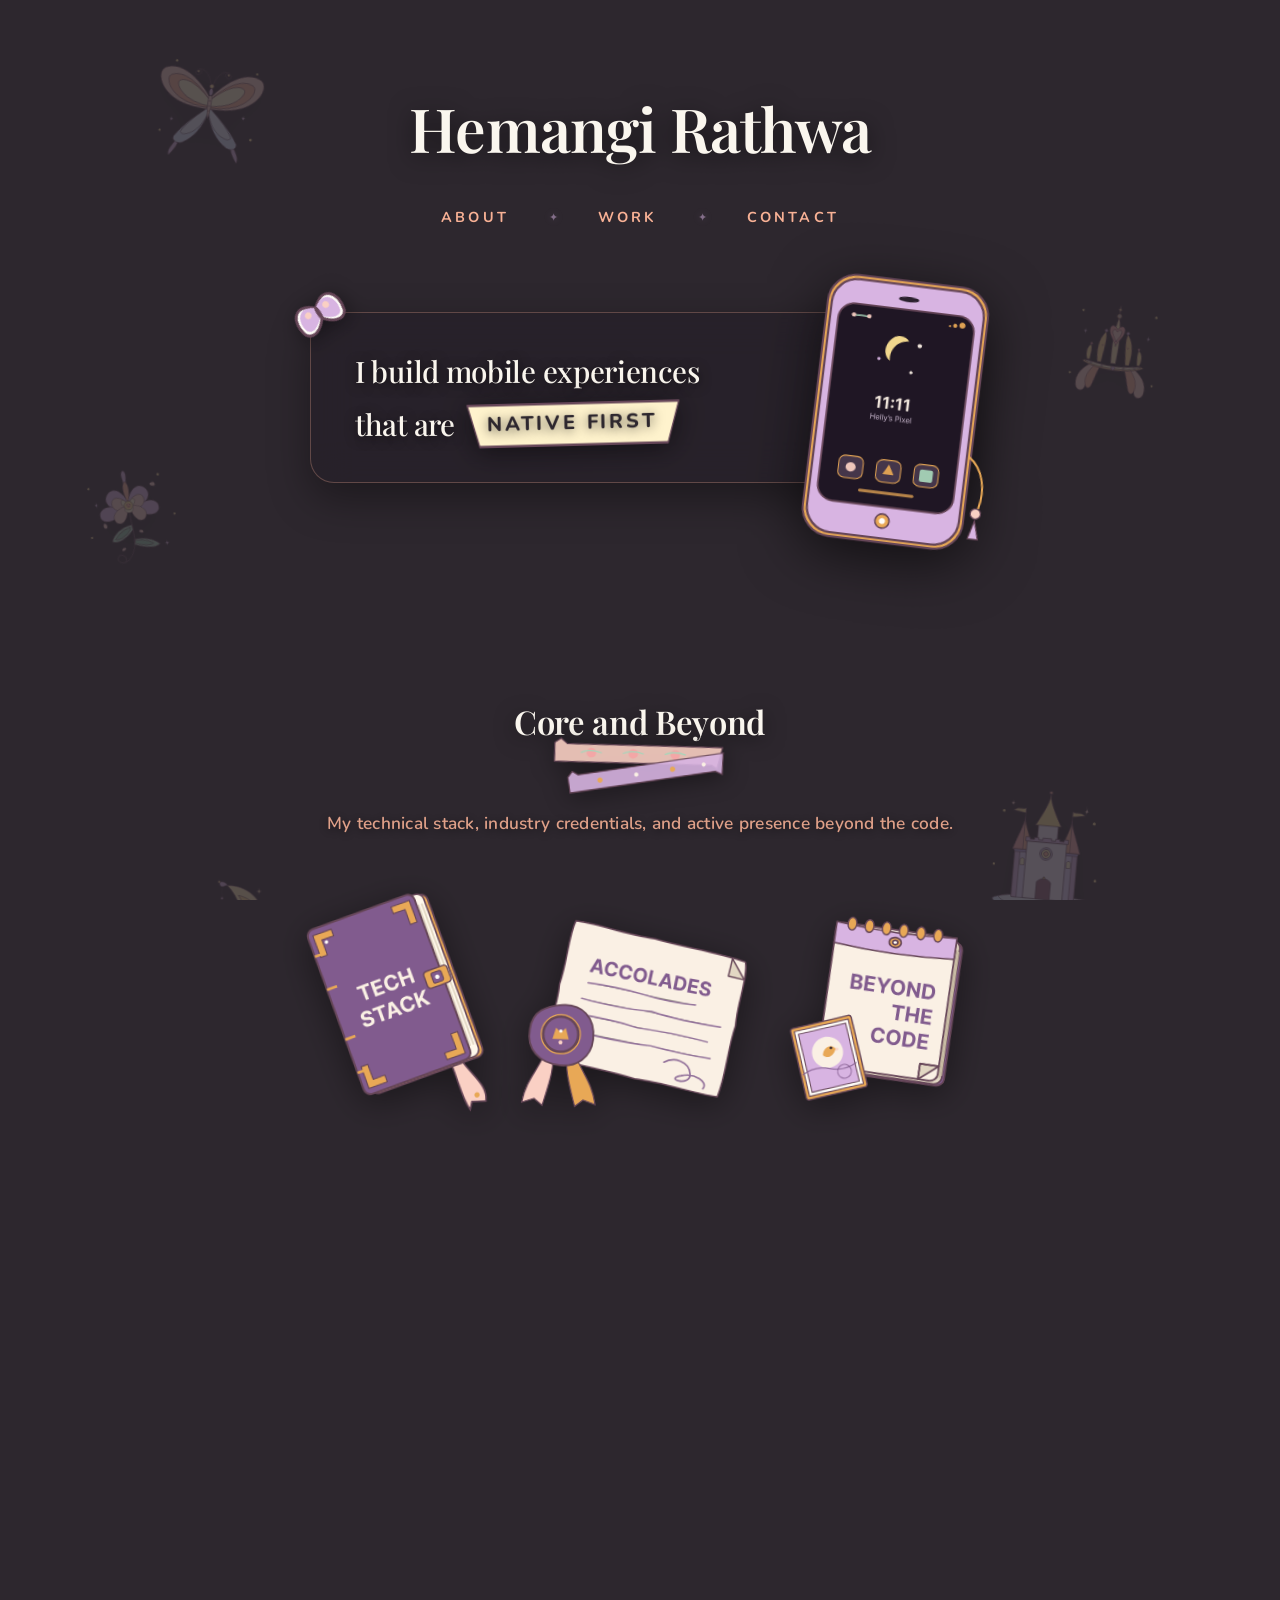
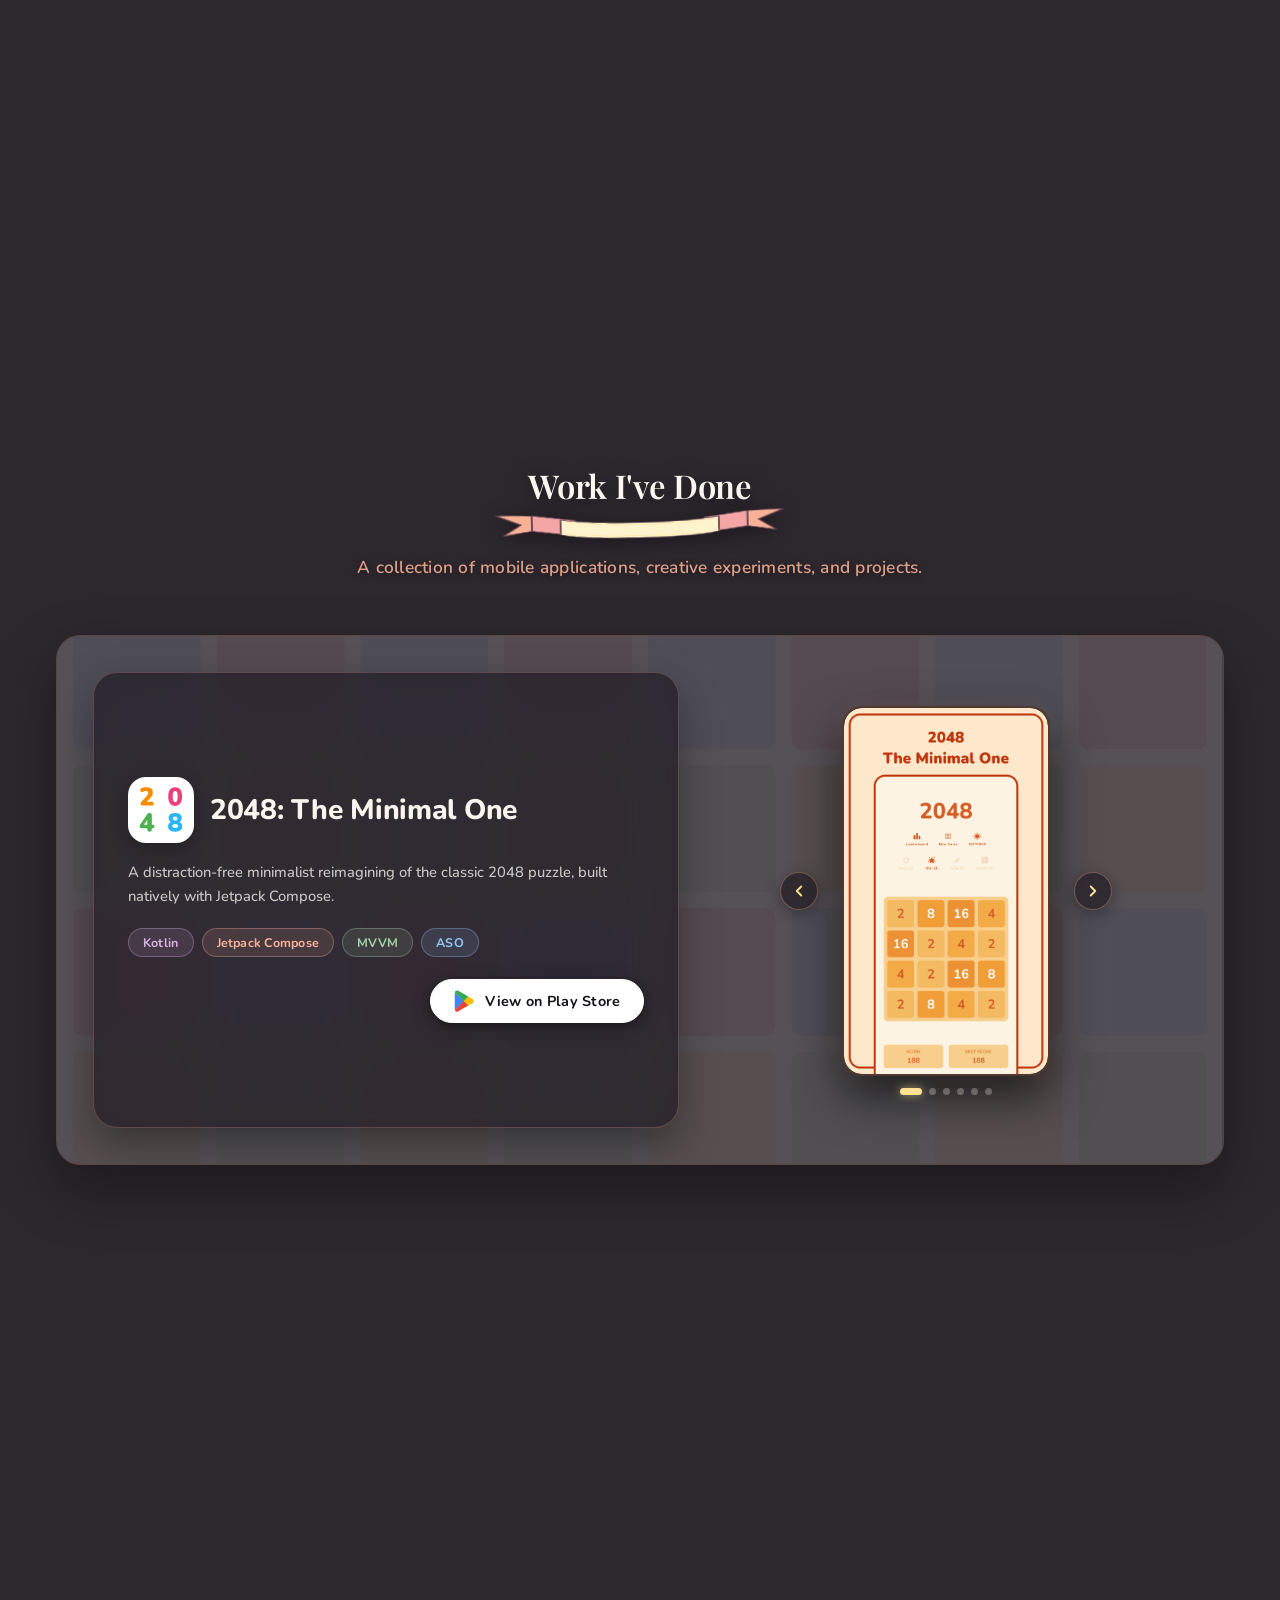
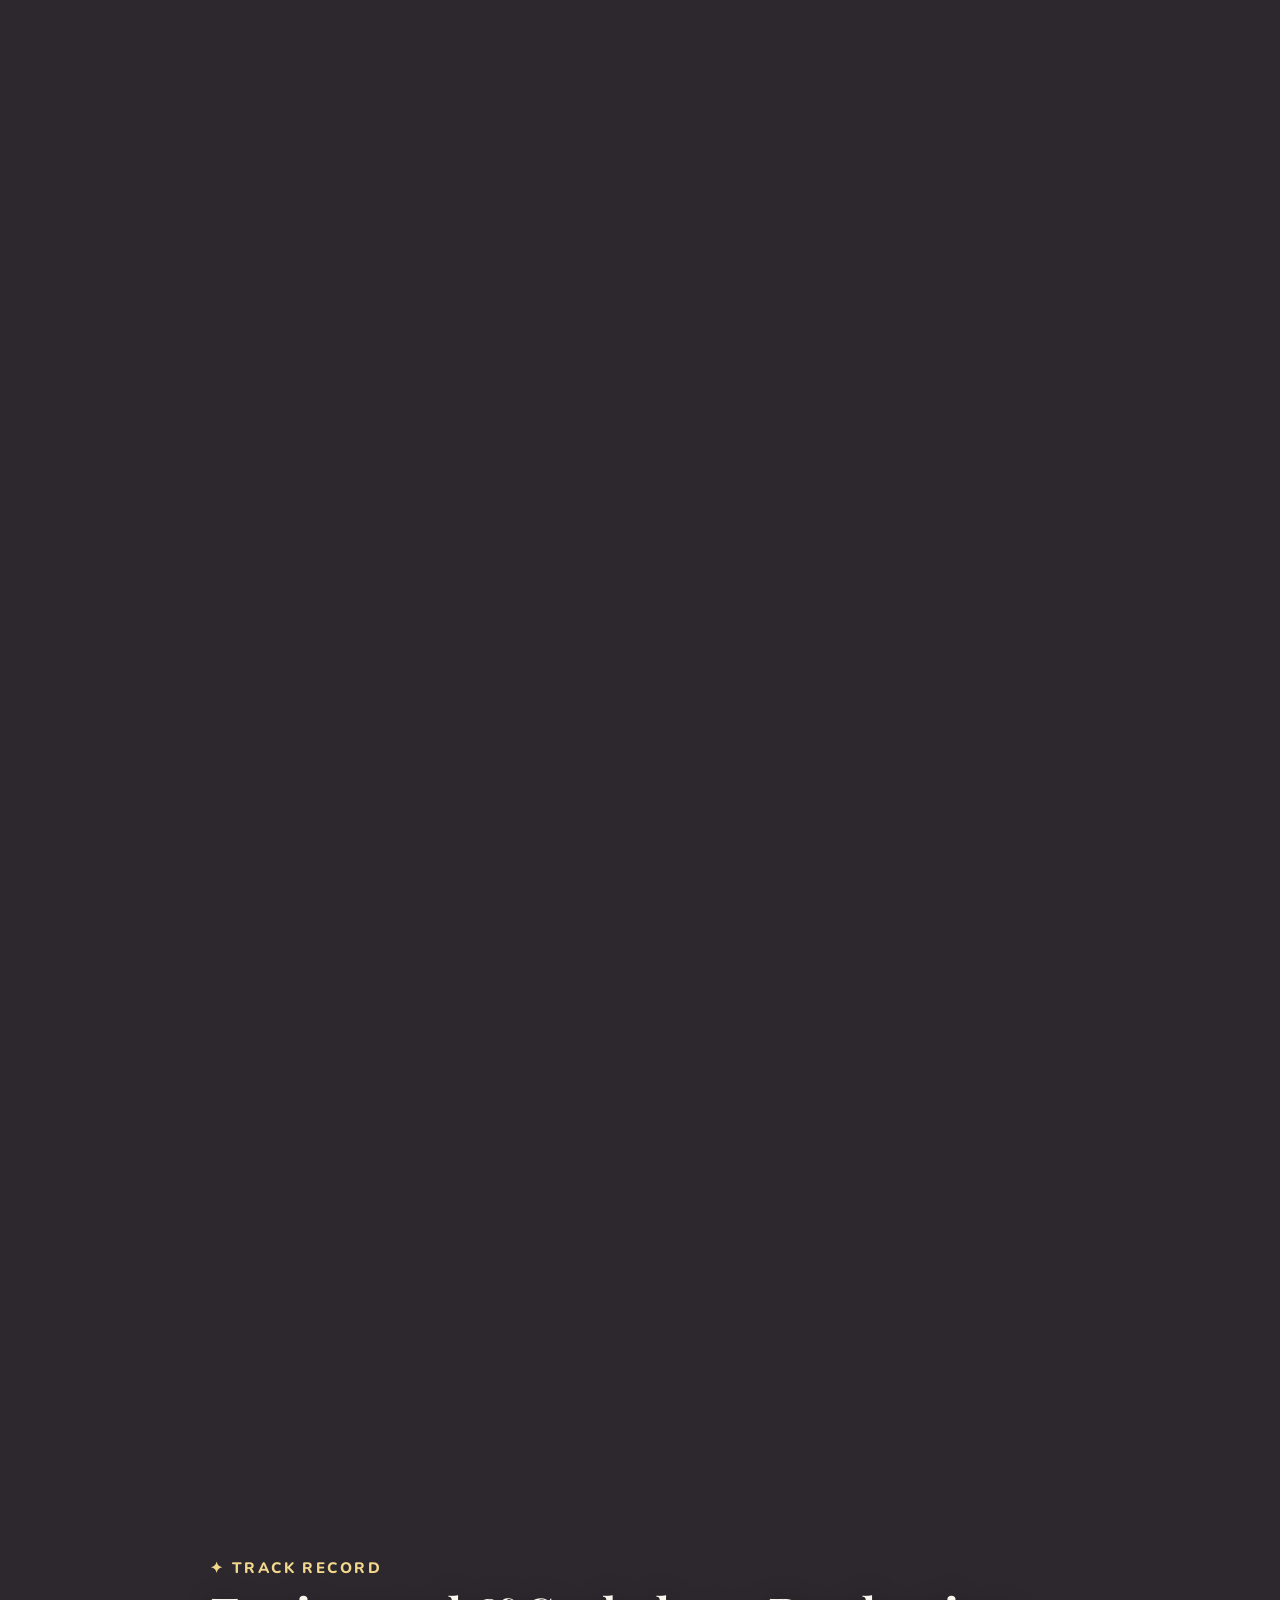
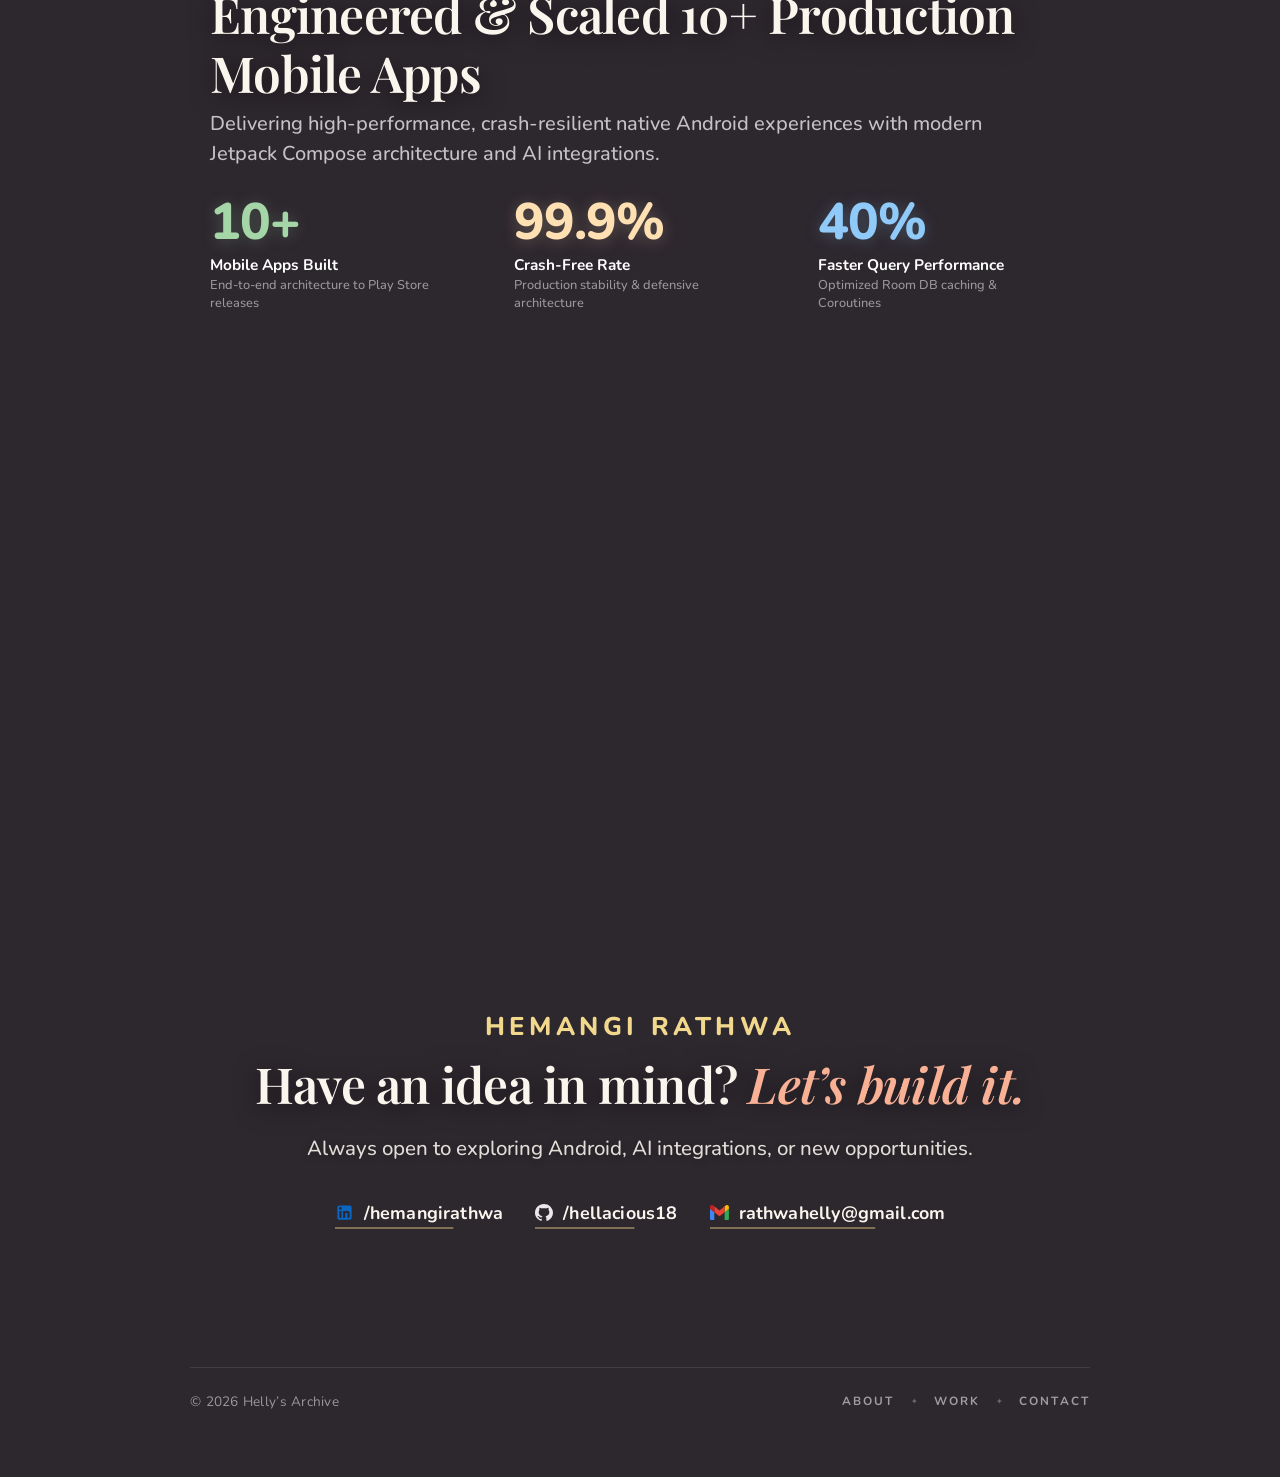
==== portfolio/index.html @ 3192f029 "Add portfolio at /portfolio path" ====
<!DOCTYPE html>
<html lang="en">

<head>
  <meta charset="UTF-8">
  <meta name="viewport" content="width=device-width, initial-scale=1.0">
  <title>Helly's Archive</title>
  <meta name="description" content="Helly's Archive - Personal interactive portfolio with dynamic aesthetic elements">

  <!-- Favicon -->
  <link rel="icon" type="image/svg+xml" href="assets/kid_star_24dp_E3E3E3_FILL1_wght400_GRAD0_opsz24.svg">

  <!-- Google Fonts: Playfair Display (Headings), Nunito (Universal Body, UI, Labels, Navigation) -->
  <link rel="preconnect" href="https://fonts.googleapis.com">
  <link rel="preconnect" href="https://fonts.gstatic.com" crossorigin>
  <link
    href="https://fonts.googleapis.com/css2?family=Nunito:ital,wght@0,400;0,500;0,600;0,700;0,800;1,400;1,600&family=Playfair+Display:ital,wght@0,400;0,600;0,700;1,400;1,600&display=swap"
    rel="stylesheet">

  <!-- Stylesheet -->
  <link rel="stylesheet" href="style.css">
</head>

<body>
  <!-- Custom Magical Arrow Cursor -->
  <div id="custom-cursor" class="custom-cursor" aria-hidden="true">
    <img src="assets/arrow2.svg" alt="cursor">
  </div>


  <!-- Interactive Background Canvas for Scattered SVGs -->
  <div id="stickers-container" class="stickers-container" aria-label="Decorative floating illustrations"></div>

  <!-- Main Website Content -->
  <main id="app">
    <div class="content-wrapper">
      <section class="hero-section">
        <h1 class="hero-title">
          <span class="title-full">Hemangi Rathwa</span>
          <span class="title-short">Hemangi R.</span>
        </h1>
        <nav class="hero-nav" aria-label="Main Navigation">
          <a href="#about" class="nav-link">ABOUT</a>
          <span class="nav-divider" aria-hidden="true">✦</span>
          <a href="#work" class="nav-link">WORK</a>
          <span class="nav-divider" aria-hidden="true">✦</span>
          <a href="#contact" class="nav-link">CONTACT</a>
        </nav>
      </section>

      <!-- Transparent About Bio Card with Top-Left Bow & Bottom-Right Pixel Phone Sticker -->
      <section id="about" class="about-card-section" aria-label="About Me">
        <div class="about-card">
          <div class="card-corner-bow corner-top-left" aria-hidden="true">
            <img src="assets/bow.svg" alt="little bow sticker" class="bow-sticker">
          </div>
          <p class="about-text">
            <span class="about-line-1">I build mobile experiences</span>
            <span class="about-line-2">
              that are
              <span class="highlight-badge">
                <img src="assets/highlight.svg" class="highlight-bg" alt="" aria-hidden="true">
                <span id="rotating-keyword" class="highlight-word">SEAMLESS</span>
              </span>
            </span>
          </p>
          <div class="card-corner-sticker corner-bottom-right" aria-hidden="true">
            <img src="assets/pixel.svg" alt="pixel phone sticker" class="pixel-sticker">
          </div>
        </div>
      </section>

      <!-- Core and Beyond Section -->
      <section id="arsenal" class="arsenal-section" aria-label="Core and Beyond">
        <div class="arsenal-sticky-frame">
          <div class="section-heading-wrapper">
            <h2 class="section-title">Core and Beyond</h2>
            <div class="washi-tape-accent" aria-hidden="true">
              <img src="assets/washi.svg" alt="washi tape" class="washi-tape-img">
            </div>
          </div>

          <p class="section-subtitle">
            My technical stack, industry credentials, and active presence beyond the code.
          </p>

          <div class="arsenal-stage-layout">
            <div class="arsenal-cards-container">
              <!-- Card 1: Tech Stack -->
              <div class="arsenal-card card-tech-stack" aria-label="Tech Stack illustration card">
                <img src="assets/card1.svg" alt="Tech Stack illustration card" class="card-svg" draggable="false">
              </div>

              <!-- Card 2: Accomplished -->
              <div class="arsenal-card card-accomplished" aria-label="Accomplished notes illustration card">
                <img src="assets/card2.svg" alt="Accomplished notes illustration card" class="card-svg"
                  draggable="false">
              </div>

              <!-- Card 3: Beyond The Code -->
              <div class="arsenal-card card-beyond" aria-label="Beyond The Code illustration card">
                <img src="assets/card3.svg" alt="Beyond The Code illustration card" class="card-svg" draggable="false">
              </div>
            </div>

            <!-- Dynamic Showcase for Logos, Certificates, and Beyond Photos -->
            <div id="arsenal-showcase" class="arsenal-showcase-stage"
              aria-label="Technical skills, certificates, and beyond photos showcase">
              <div id="showcase-logos" class="showcase-layer showcase-logos-layer"></div>
              <div id="showcase-certs" class="showcase-layer showcase-certs-layer"></div>
              <div id="showcase-photos" class="showcase-layer showcase-photos-layer"></div>
            </div>
          </div>
        </div>
      </section>

      <!-- Work Section -->
      <section id="work" class="work-section" aria-label="Work I've Done">
        <div class="work-heading-wrapper">
          <h2 class="section-title">Work I've Done</h2>
          <div class="work-badge-accent" aria-hidden="true">
            <img src="assets/badge.svg" alt="badge accent" class="badge-accent-img">
          </div>
        </div>

        <p class="section-subtitle">
          A collection of mobile applications, creative experiments, and projects.
        </p>

        <!-- Work Projects Interactive Showcase Stage -->
        <div class="work-showcase-stage" id="work-showcase-stage">

          <!-- Sticky Stage Viewport -->
          <div class="work-sticky-viewport">

            <!-- Background Theme Morph Layer -->
            <div class="work-bg-morph-container" aria-hidden="true">
              <div class="work-bg-card bg-2048" id="work-bg-2048">
                <img src="assets/app_screenshots/minimal_one/Background.svg" alt="" class="project-card-bg-img"
                  draggable="false">
              </div>
              <div class="work-bg-card bg-cashe" id="work-bg-cashe">
                <img src="assets/app_screenshots/cashe/Background.svg" alt="" class="project-card-bg-img"
                  draggable="false">
              </div>
            </div>

            <!-- Cards Track / Content Layer -->
            <div class="work-cards-track">

              <!-- Card 1: 2048 The Minimal One (Description on LEFT, Frame on RIGHT) -->
              <article class="project-card project-card-2048" id="project-card-2048"
                aria-label="2048: The Minimal One mobile application">
                <!-- Left Side: App Icon & Details -->
                <div class="project-info-side">
                  <div class="project-header-group">
                    <div class="project-app-icon-wrapper">
                      <img src="assets/app_screenshots/minimal_one/app_icon_2048.svg"
                        alt="2048: The Minimal One App Icon" class="project-app-icon" width="68" height="68">
                    </div>

                    <div class="project-title-group">
                      <h3 class="project-title">2048: The Minimal One</h3>
                    </div>
                  </div>

                  <p class="project-description">
                    A distraction-free minimalist reimagining of the classic 2048 puzzle, built natively with Jetpack
                    Compose.
                  </p>

                  <div class="project-tech-stack">
                    <span class="tech-tag tag-pink">Kotlin</span>
                    <span class="tech-tag tag-peach">Jetpack Compose</span>
                    <span class="tech-tag tag-green">MVVM</span>
                    <span class="tech-tag tag-blue">ASO</span>
                  </div>

                  <div class="project-actions-row">
                    <a href="https://play.google.com/store/apps/details?id=com.hellacious.game2048" target="_blank"
                      rel="noopener noreferrer" class="project-play-btn"
                      aria-label="View 2048: The Minimal One on Google Play Store">
                      <img src="assets/company_logo/google-play-hero.svg" alt="Google Play icon" class="play-logo-img">
                      <span>View on Play Store</span>
                    </a>
                  </div>
                </div>

                <!-- Right Side: Frame Slot Anchor -->
                <div class="project-frame-slot slot-right" aria-hidden="true"></div>
              </article>

              <!-- Card 2: Cashé (Mirrored: Frame on LEFT, Description on RIGHT) -->
              <article class="project-card project-card-cashe" id="project-card-cashe"
                aria-label="Cashé personal finance application">
                <!-- Left Side: Frame Slot Anchor -->
                <div class="project-frame-slot slot-left" aria-hidden="true"></div>

                <!-- Right Side: App Icon & Details -->
                <div class="project-info-side info-cashe">
                  <div class="project-header-group">
                    <div class="project-app-icon-wrapper">
                      <img src="assets/app_screenshots/cashe/app_icon.png" alt="Cashé App Icon" class="project-app-icon"
                        width="68" height="68">
                    </div>

                    <div class="project-title-group">
                      <h3 class="project-title">Cashé</h3>
                    </div>
                  </div>

                  <p class="project-description">
                    Cashé is a secure, offline-first personal finance manager for Android built with Jetpack Compose,
                    featuring encrypted local storage and advanced financial insights.
                  </p>

                  <div class="project-tech-stack">
                    <span class="tech-tag tag-onyx">Kotlin</span>
                    <span class="tech-tag tag-emerald">Jetpack Compose</span>
                    <span class="tech-tag tag-teal">Room Database</span>
                    <span class="tech-tag tag-mint">Coroutines</span>
                  </div>

                  <div class="project-actions-row">
                    <a href="https://github.com/hellacious18/cashe" target="_blank" rel="noopener noreferrer"
                      class="project-play-btn btn-cashe" aria-label="Find Cashé on GitHub">
                      <img src="assets/logo/GitHub_Invertocat_Black.svg" alt="GitHub icon"
                        class="play-logo-img gh-logo-img">
                      <span>Find on GitHub</span>
                    </a>
                  </div>
                </div>
              </article>

            </div>

            <!-- Single Shared Phone Device Showcase Component -->
            <div class="shared-phone-stage" id="shared-phone-stage">
              <div class="device-showcase-wrapper">

                <!-- Left Nav Arrow -->
                <button type="button" class="device-arrow-btn arrow-prev" id="device-btn-prev"
                  aria-label="Previous screenshot">
                  <svg viewBox="0 0 24 24" width="18" height="18" fill="none" stroke="currentColor" stroke-width="2.5"
                    stroke-linecap="round" stroke-linejoin="round">
                    <polyline points="15 18 9 12 15 6"></polyline>
                  </svg>
                </button>

                <!-- Phone Device Mockup (Single Shared Frame) -->
                <div class="phone-device-mockup" id="shared-phone-device">

                  <!-- 2048 Screen Gallery -->
                  <div class="phone-screen-container is-visible" id="gallery-2048" tabindex="0" role="region"
                    aria-label="2048 screenshots slider">
                    <div class="phone-screens-track">
                      <div class="phone-slide"><img src="assets/app_screenshots/minimal_one/ss1.png"
                          alt="2048 Screenshot 1" class="phone-screenshot-img" loading="lazy"></div>
                      <div class="phone-slide"><img src="assets/app_screenshots/minimal_one/ss2.png"
                          alt="2048 Screenshot 2" class="phone-screenshot-img" loading="lazy"></div>
                      <div class="phone-slide"><img src="assets/app_screenshots/minimal_one/ss3.png"
                          alt="2048 Screenshot 3" class="phone-screenshot-img" loading="lazy"></div>
                      <div class="phone-slide"><img src="assets/app_screenshots/minimal_one/ss4.png"
                          alt="2048 Screenshot 4" class="phone-screenshot-img" loading="lazy"></div>
                      <div class="phone-slide"><img src="assets/app_screenshots/minimal_one/ss5.png"
                          alt="2048 Screenshot 5" class="phone-screenshot-img" loading="lazy"></div>
                      <div class="phone-slide"><img src="assets/app_screenshots/minimal_one/ss6.png"
                          alt="2048 Screenshot 6" class="phone-screenshot-img" loading="lazy"></div>
                    </div>
                  </div>

                  <!-- Cashé Screen Gallery -->
                  <div class="phone-screen-container" id="gallery-cashe" tabindex="0" role="region"
                    aria-label="Cashé screenshots slider">
                    <div class="phone-screens-track">
                      <div class="phone-slide"><img src="assets/app_screenshots/cashe/1.png" alt="Cashé Screenshot 1"
                          class="phone-screenshot-img" loading="lazy"></div>
                      <div class="phone-slide"><img src="assets/app_screenshots/cashe/2.png" alt="Cashé Screenshot 2"
                          class="phone-screenshot-img" loading="lazy"></div>
                      <div class="phone-slide"><img src="assets/app_screenshots/cashe/3.png" alt="Cashé Screenshot 3"
                          class="phone-screenshot-img" loading="lazy"></div>
                      <div class="phone-slide"><img src="assets/app_screenshots/cashe/4.png" alt="Cashé Screenshot 4"
                          class="phone-screenshot-img" loading="lazy"></div>
                      <div class="phone-slide"><img src="assets/app_screenshots/cashe/5.png" alt="Cashé Screenshot 5"
                          class="phone-screenshot-img" loading="lazy"></div>
                      <div class="phone-slide"><img src="assets/app_screenshots/cashe/6.png" alt="Cashé Screenshot 6"
                          class="phone-screenshot-img" loading="lazy"></div>
                    </div>
                  </div>

                </div>

                <!-- Right Nav Arrow -->
                <button type="button" class="device-arrow-btn arrow-next" id="device-btn-next"
                  aria-label="Next screenshot">
                  <svg viewBox="0 0 24 24" width="18" height="18" fill="none" stroke="currentColor" stroke-width="2.5"
                    stroke-linecap="round" stroke-linejoin="round">
                    <polyline points="9 18 15 12 9 6"></polyline>
                  </svg>
                </button>

              </div>

              <!-- Pagination Dots -->
              <div class="phone-pagination-dots" id="phone-pagination-dots" aria-hidden="true">
                <span class="p-dot is-active" data-index="0"></span>
                <span class="p-dot" data-index="1"></span>
                <span class="p-dot" data-index="2"></span>
                <span class="p-dot" data-index="3"></span>
                <span class="p-dot" data-index="4"></span>
                <span class="p-dot" data-index="5"></span>
              </div>
            </div>

          </div>
        </div>
      </section>

      <!-- Impact & Apps Experience Highlight (Unboxed, Minimal & Clean) -->
      <section class="experience-highlight-section" aria-label="Mobile Engineering Impact">
        <div class="experience-sticky-frame">
          <div class="experience-highlight-content">
            <div class="exp-header-group">
              <span class="exp-badge">✦ TRACK RECORD</span>
              <h3 class="exp-headline">Engineered & Scaled 10+ Production Mobile Apps</h3>
              <p class="exp-subtitle">
                Delivering high-performance, crash-resilient native Android experiences with modern Jetpack Compose
                architecture and AI integrations.
              </p>
            </div>

            <div class="exp-stats-list">
              <div class="exp-stat-item">
                <span class="exp-stat-num">10+</span>
                <div class="exp-stat-info">
                  <span class="exp-stat-title">Mobile Apps Built</span>
                  <span class="exp-stat-desc">End-to-end architecture to Play Store releases</span>
                </div>
              </div>
              <div class="exp-stat-item">
                <span class="exp-stat-num">99.9%</span>
                <div class="exp-stat-info">
                  <span class="exp-stat-title">Crash-Free Rate</span>
                  <span class="exp-stat-desc">Production stability & defensive architecture</span>
                </div>
              </div>
              <div class="exp-stat-item">
                <span class="exp-stat-num">40%</span>
                <div class="exp-stat-info">
                  <span class="exp-stat-title">Faster Query Performance</span>
                  <span class="exp-stat-desc">Optimized Room DB caching & Coroutines</span>
                </div>
              </div>
            </div>
          </div>
        </div>
      </section>

      <!-- Contact & Connect Section (Unboxed, Minimal & Clean) -->
      <section id="contact" class="contact-section" aria-label="Contact Hemangi Rathwa">
        <div class="contact-content">
          <div class="contact-header">
            <span class="contact-name">Hemangi Rathwa</span>
            <h2 class="contact-headline">
              Have an idea in mind? <span class="contact-highlight">Let’s build it.</span>
            </h2>
          </div>

          <p class="contact-subtext">
            Always open to exploring Android, AI integrations, or new opportunities.
          </p>

          <!-- Contact Credentials / Direct Clean Links (No Boxes) -->
          <div class="contact-links-list">
            <a href="https://www.linkedin.com/in/hemangirathwa/" target="_blank" rel="noopener noreferrer"
              class="contact-link" aria-label="Connect with Hemangi Rathwa on LinkedIn">
              <svg class="contact-link-icon" viewBox="0 0 24 24" width="19" height="19" fill="#0A66C2"
                aria-hidden="true">
                <path
                  d="M19 3a2 2 0 0 1 2 2v14a2 2 0 0 1-2 2H5a2 2 0 0 1-2-2V5a2 2 0 0 1 2-2h14m-.5 15.5v-5.3a3.26 3.26 0 0 0-3.26-3.26c-.85 0-1.84.52-2.28 1.3v-1.11h-2.79v8.37h2.79v-4.93c0-.77.62-1.4 1.39-1.4a1.4 1.4 0 0 1 1.4 1.4v4.93h2.75M6.88 8.56a1.68 1.68 0 0 0 1.68-1.68c0-.93-.75-1.69-1.68-1.69a1.69 1.69 0 0 0-1.69 1.69c0 .93.76 1.68 1.69 1.68m1.39 9.94v-8.37H5.5v8.37h2.77z" />
              </svg>
              <span class="contact-link-text">/hemangirathwa</span>
            </a>

            <a href="https://github.com/hellacious18" target="_blank" rel="noopener noreferrer" class="contact-link"
              aria-label="View Hemangi Rathwa's GitHub profile">
              <img src="assets/logo/GitHub_Invertocat_Black.svg" alt="GitHub icon"
                class="contact-link-icon gh-contact-logo" width="18" height="18">
              <span class="contact-link-text">/hellacious18</span>
            </a>

            <button type="button" class="contact-link contact-copy-btn" id="copy-email-btn"
              data-email="rathwahelly@gmail.com" aria-label="Copy email address rathwahelly@gmail.com to clipboard">
              <img src="assets/logo/Gmail_Logo.svg" alt="Gmail logo" class="contact-link-icon gmail-logo" width="19"
                height="15">
              <span class="contact-link-text">rathwahelly@gmail.com</span>
              <span class="copy-tooltip" id="copy-tooltip" aria-hidden="true">Copied! ✨</span>
            </button>
          </div>
        </div>

        <!-- Minimal Single-Line Footer -->
        <footer class="site-footer">
          <p class="footer-copyright">© 2026 Helly’s Archive</p>
          <nav class="footer-nav" aria-label="Footer Navigation">
            <a href="#about" class="nav-link">ABOUT</a>
            <span class="nav-divider" aria-hidden="true">✦</span>
            <a href="#work" class="nav-link">WORK</a>
            <span class="nav-divider" aria-hidden="true">✦</span>
            <a href="#contact" class="nav-link">CONTACT</a>
          </nav>
        </footer>
      </section>
    </div>
  </main>

  <!-- Scripts -->
  <script src="script.js"></script>
</body>

</html>
---- portfolio/style.css ----
/* ==========================================================================
   1. DESIGN TOKENS & CSS RESET
   ========================================================================== */

:root {
  /* Color Palette */
  --bg-color: #2D272E;
  --text-primary: #FAF6EE;
  --text-secondary: rgba(250, 246, 238, 0.78);
  --text-muted: rgba(250, 246, 238, 0.55);

  --pastel-yellow: #FDE293;
  --pastel-orange: #F8B195;
  --pastel-purple: #D8B4E2;
  --pastel-green: #A5D6A7;
  --pastel-blue: #90CAF9;

  /* Typography System (Uniform Nunito Body & UI with Playfair Headings) */
  --font-heading: 'Playfair Display', Georgia, serif;
  --font-body: 'Nunito', -apple-system, BlinkMacSystemFont, 'Segoe UI', Roboto, sans-serif;
  --font-label: 'Nunito', -apple-system, BlinkMacSystemFont, 'Segoe UI', Roboto, sans-serif;
  --font-nunito: 'Nunito', -apple-system, BlinkMacSystemFont, 'Segoe UI', Roboto, sans-serif;

  /* Legacy Aliases */
  --font-serif: var(--font-heading);
  --font-sans: var(--font-body);

  /* Layout Dimensions */
  --screen-margin: 12px;
}

*,
*::before,
*::after {
  box-sizing: border-box;
  margin: 0;
  padding: 0;
}

html {
  width: 100%;
  min-height: 100vh;
  background-color: var(--bg-color);
  color: var(--text-primary);
  font-family: var(--font-body);
  -webkit-font-smoothing: antialiased;
  -moz-osx-font-smoothing: grayscale;
  overflow-x: clip;
  scroll-behavior: smooth;
}

body {
  width: 100%;
  min-height: 100vh;
  padding: var(--screen-margin);
  position: relative;
  overflow-x: clip;
  cursor: none;
  font-family: var(--font-body);
}

/* Global Custom Cursor Fallback Override for Non-Touch */
*,
a,
button,
.sticker-item {
  cursor: none !important;
}


/* ==========================================================================
   2. TYPOGRAPHY RULES
   ========================================================================== */

/* Headings and Logo */
h1,
h2,
h3,
h4,
h5,
h6 {
  font-family: var(--font-heading);
}

/* Tiny Labels & Navigation */
.nav-link {
  font-family: var(--font-nunito);
  font-size: clamp(0.75rem, 1.3vw, 0.86rem);
  font-weight: 700;
  letter-spacing: 0.20em;
  text-transform: uppercase;
}


/* ==========================================================================
   3. CUSTOM CURSOR
   ========================================================================== */

.custom-cursor {
  position: fixed;
  top: 0;
  left: 0;
  width: 36px;
  height: 36px;
  pointer-events: none;
  z-index: 10000;
  transform: translate3d(-50%, -50%, 0);
  transition: opacity 0.2s ease;
  filter: none;
  opacity: 0;
  will-change: transform;
}

.custom-cursor.visible {
  opacity: 1;
}

.custom-cursor img {
  width: 180%;
  height: 180%;
  display: block;
}


/* ==========================================================================
   4. DYNAMIC BORDER STICKERS LAYER (LEFT & RIGHT PARALLAX BORDERS)
   ========================================================================== */

.stickers-container {
  position: fixed;
  inset: 0;
  width: 100vw;
  height: 100vh;
  pointer-events: none;
  z-index: 10;
  overflow: hidden;
  transition: opacity 0.4s ease;
}

.stickers-border-track {
  position: absolute;
  top: 0;
  width: 50vw;
  height: 100%;
  will-change: transform;
  pointer-events: none;
}

.stickers-border-track.track-left {
  left: 0;
}

.stickers-border-track.track-right {
  right: 0;
}

/* Primary Illustration Border Stickers */
.sticker-item {
  position: absolute;
  user-select: none;
  cursor: pointer;
  opacity: 0;
  transform: translate(var(--start-x, 0px), var(--start-y, 0px)) rotate(var(--start-rot, 0deg)) scale(0.3);
  filter: drop-shadow(0 6px 14px rgba(0, 0, 0, 0.25));
  transition: opacity 0.8s cubic-bezier(0.16, 1, 0.3, 1),
    transform 1.15s cubic-bezier(0.16, 1, 0.3, 1),
    filter 0.3s ease;
  will-change: transform, opacity;
  pointer-events: auto;
}

.sticker-item.loaded {
  opacity: 0.20;
  /* 0.20 subtle opacity */
  transform: translate(0px, 0px) rotate(var(--rot, 0deg)) scale(1);
}

.sticker-item.loaded:hover {
  opacity: 0.95;
  filter: drop-shadow(0 0 14px rgba(253, 226, 147, 0.95)) drop-shadow(0 0 24px rgba(248, 177, 149, 0.8));
  transform: translate(0px, -4px) rotate(calc(var(--rot, 0deg) + 4deg)) scale(1.15);
  transition: opacity 0.3s ease, transform 0.25s cubic-bezier(0.34, 1.56, 0.64, 1), filter 0.3s ease;
  z-index: 50;
}

.sticker-inner {
  width: 100%;
  height: 100%;
  display: flex;
  align-items: center;
  justify-content: center;
}

.sticker-item img,
.sticker-item svg {
  width: 100%;
  height: 100%;
  display: block;
  object-fit: contain;
  pointer-events: none;
}

/* Subtle Floating Animation */
@keyframes subtleFloat {

  0%,
  100% {
    transform: translateY(0px);
  }

  50% {
    transform: translateY(-8px);
  }
}

.floating {
  animation: subtleFloat 4s ease-in-out infinite both;
}


/* ==========================================================================
   5. MAIN APP & HERO SECTION
   ========================================================================== */

#app {
  position: relative;
  width: 100%;
  min-height: calc(100vh - (var(--screen-margin) * 2));
  padding: 0 24px;
  display: flex;
  flex-direction: column;
  z-index: 20;
  pointer-events: none;
}

.content-wrapper {
  width: 100%;
  max-width: 1200px;
  margin: 0 auto;
  pointer-events: none;
}

.hero-section {
  display: flex;
  flex-direction: column;
  align-items: center;
  justify-content: flex-start;
  text-align: center;
  min-height: auto;
  padding-top: clamp(40px, 9vh, 95px);
  padding-bottom: clamp(20px, 4vh, 40px);
  padding-left: 20px;
  padding-right: 20px;
  position: relative;
  z-index: 25;
  pointer-events: none;
}

.hero-title {
  font-family: var(--font-heading);
  font-size: clamp(2.1rem, 5.2vw, 3.8rem);
  font-weight: 600;
  line-height: 1.15;
  letter-spacing: -0.015em;
  color: var(--text-primary);
  margin-bottom: 0;
  text-shadow: 0 4px 24px rgba(0, 0, 0, 0.55);
  max-width: 800px;
  pointer-events: none;
  user-select: none;
}

.title-full {
  display: inline;
}

.title-short {
  display: none;
}


/* ==========================================================================
   6. HERO NAVIGATION (ABOUT, WORK, CONTACT)
   ========================================================================== */

.hero-nav {
  display: flex;
  align-items: center;
  justify-content: center;
  gap: clamp(16px, 3.8vw, 32px);
  margin-top: clamp(28px, 4.5vh, 52px);
  position: relative;
  z-index: 30;
  pointer-events: none;
}

.hero-nav .nav-link {
  font-family: var(--font-nunito);
  font-size: clamp(0.75rem, 1.4vw, 0.9rem);
  font-weight: 700;
  letter-spacing: 0.22em;
  text-transform: uppercase;
  color: var(--pastel-orange);
  text-decoration: none;
  padding: 4px 2px;
  background: none;
  border: none;
  position: relative;
  transition: color 0.3s ease, text-shadow 0.3s ease, transform 0.25s ease;
  display: inline-block;
  pointer-events: auto;
}

.hero-nav .nav-link::after {
  content: '';
  position: absolute;
  left: 0;
  bottom: 0;
  width: 100%;
  height: 1px;
  background: linear-gradient(90deg, transparent, var(--pastel-yellow), transparent);
  transform: scaleX(0);
  transform-origin: center;
  transition: transform 0.3s cubic-bezier(0.34, 1.56, 0.64, 1);
  opacity: 0.8;
}

.hero-nav .nav-link:hover {
  color: var(--pastel-yellow);
  text-shadow: 0 0 12px rgba(253, 226, 147, 0.6), 0 0 24px rgba(248, 177, 149, 0.4);
  transform: translateY(-1px);
}

.hero-nav .nav-link:hover::after {
  transform: scaleX(1);
}

.hero-nav .nav-divider {
  color: var(--pastel-purple);
  font-size: 0.7rem;
  opacity: 0.5;
  user-select: none;
  cursor: default;
  pointer-events: auto;
  padding: 4px 6px;
  display: inline-block;
  transition: transform 0.3s cubic-bezier(0.34, 1.56, 0.64, 1),
    filter 0.3s ease,
    opacity 0.3s ease,
    color 0.3s ease,
    text-shadow 0.3s ease;
  filter: drop-shadow(0 0 4px rgba(216, 180, 226, 0.4));
}

.hero-nav .nav-divider:hover {
  opacity: 1;
  color: var(--pastel-yellow);
  filter: drop-shadow(0 0 8px #D8B4E2) drop-shadow(0 0 20px rgba(216, 180, 226, 0.95));
  text-shadow: 0 0 10px rgba(216, 180, 226, 0.9), 0 0 20px rgba(253, 226, 147, 0.6);
  transform: translateY(-1px) scale(1.4) rotate(15deg);
}


/* ==========================================================================
   7. ABOUT BIO TRANSPARENT CARD
   ========================================================================== */

.about-card-section {
  width: 100%;
  display: flex;
  justify-content: center;
  margin-top: clamp(32px, 5vh, 56px);
  margin-bottom: 0;
  padding: 0 12px;
  position: relative;
  z-index: 25;
  pointer-events: none;
}

.about-card {
  position: relative;
  width: 100%;
  max-width: 660px;
  background: rgba(38, 32, 40, 0.65);
  backdrop-filter: blur(20px);
  -webkit-backdrop-filter: blur(20px);
  border: 1px solid rgba(248, 177, 149, 0.28);
  border-radius: 24px;
  box-shadow: 0 16px 40px rgba(0, 0, 0, 0.35);
  padding: clamp(24px, 4.5vw, 36px) clamp(28px, 5.2vw, 44px);
  pointer-events: auto;
}

.about-text {
  font-family: var(--font-heading);
  font-size: clamp(1.25rem, 2.8vw, 1.85rem);
  font-weight: 500;
  line-height: 1.5;
  letter-spacing: -0.01em;
  color: var(--text-primary);
  text-align: left;
  position: relative;
  z-index: 2;
  text-shadow: 0 2px 12px rgba(0, 0, 0, 0.65);
  display: flex;
  flex-direction: column;
  align-items: flex-start;
  gap: 8px;
}

.about-line-1 {
  display: block;
}

.about-line-2 {
  display: inline-flex;
  align-items: center;
  flex-wrap: wrap;
  gap: 12px;
}

/* Animated Highlight Ribbon Badge in highlight.svg */
.highlight-badge {
  position: relative;
  display: inline-flex;
  align-items: center;
  justify-content: center;
  padding: 6px 22px 8px 20px;
  vertical-align: middle;
  transform: rotate(-1.5deg);
  transition: transform 0.32s cubic-bezier(0.34, 1.56, 0.64, 1),
    opacity 0.26s ease,
    filter 0.3s ease;
  filter: drop-shadow(0 4px 14px rgba(0, 0, 0, 0.5));
}

.highlight-badge:hover {
  filter: drop-shadow(0 0 8px rgba(253, 226, 147, 0.85)) drop-shadow(0 0 20px rgba(248, 177, 149, 0.7));
  transform: rotate(-0.5deg) scale(1.05);
}

.highlight-bg {
  position: absolute;
  top: 0;
  left: 0;
  width: 100%;
  height: 100%;
  pointer-events: none;
  z-index: 1;
  display: block;
  object-fit: fill;
}

.highlight-word {
  position: relative;
  z-index: 2;
  font-family: var(--font-nunito);
  font-size: clamp(0.95rem, 1.85vw, 1.25rem);
  font-weight: 800;
  letter-spacing: 0.14em;
  text-transform: uppercase;
  color: #2D272E;
  white-space: nowrap;
  display: inline-block;
  user-select: none;
}

/* Transitioning State during word change */
.highlight-badge.transitioning {
  opacity: 0;
  transform: rotate(-1.5deg) translateY(-6px) scale(0.92);
}

/* Card Accent Sticker (Bottom Right Pixel Phone - Extra Large) */
.card-corner-sticker {
  position: absolute;
  bottom: clamp(-108px, -13.5vw, -80px);
  right: clamp(-52px, -6.5vw, -36px);
  width: clamp(180px, 27vw, 255px);
  height: clamp(230px, 34.5vw, 326px);
  z-index: 5;
  cursor: default;
  filter: drop-shadow(0 14px 28px rgba(0, 0, 0, 0.6));
  transform: rotate(7deg);
  transition: transform 0.35s cubic-bezier(0.34, 1.56, 0.64, 1), filter 0.3s ease;
}

.card-corner-sticker img {
  width: 100%;
  height: 100%;
  display: block;
  object-fit: contain;
  pointer-events: none;
}

.card-corner-sticker:hover {
  filter: drop-shadow(0 16px 32px rgba(0, 0, 0, 0.65)) drop-shadow(0 0 8px rgba(216, 180, 226, 0.25));
  transform: translateY(-3px) scale(1.02) rotate(5deg);
}


/* Card Top-Left Little Bow Accent Sticker */
.card-corner-bow {
  position: absolute;
  top: -18px;
  left: -18px;
  width: clamp(40px, 5.2vw, 54px);
  height: auto;
  aspect-ratio: 47 / 34;
  z-index: 5;
  cursor: default;
  filter: drop-shadow(0 4px 10px rgba(0, 0, 0, 0.4));
  transform: rotate(-45deg);
  transition: transform 0.35s cubic-bezier(0.34, 1.56, 0.64, 1), filter 0.3s ease;
}

.card-corner-bow img {
  width: 100%;
  height: 100%;
  display: block;
  object-fit: contain;
  pointer-events: none;
}

.card-corner-bow:hover {
  filter: drop-shadow(0 6px 14px rgba(0, 0, 0, 0.5)) drop-shadow(0 0 10px rgba(216, 180, 226, 0.4));
  transform: translateY(-2px) scale(1.08) rotate(-40deg);
}


/* ==========================================================================
   8. TECHNICAL ARSENAL SECTION
   ========================================================================== */

.arsenal-section {
  width: 100%;
  height: 350vh;
  margin-top: 0;
  position: relative;
  z-index: 25;
  pointer-events: none;
}

.arsenal-sticky-frame {
  position: sticky;
  top: 0;
  left: 0;
  width: 100%;
  height: 100vh;
  display: flex;
  flex-direction: column;
  align-items: center;
  justify-content: center;
  padding: 0 16px;
  pointer-events: none;
  box-sizing: border-box;
}

.section-heading-wrapper {
  position: relative;
  display: inline-flex;
  flex-direction: column;
  align-items: center;
  pointer-events: auto;
  cursor: default;
  transform: translate3d(0, calc(var(--stack-progress, 0) * -380px), 0);
  transition: transform 0.15s ease-out;
  will-change: transform;
}

.section-title {
  font-family: var(--font-heading);
  font-size: clamp(1.4rem, 3vw, 2.05rem);
  font-weight: 600;
  line-height: 1.25;
  letter-spacing: -0.01em;
  color: var(--text-primary);
  text-align: center;
  margin: 0;
  padding: 0;
  position: relative;
  z-index: 2;
  text-shadow: 0 4px 20px rgba(0, 0, 0, 0.55);
}

.washi-tape-accent {
  position: relative;
  top: -8px;
  margin-bottom: -14px;
  transform: rotate(-2.5deg);
  width: clamp(128px, 15vw, 172px);
  height: auto;
  aspect-ratio: 164 / 58;
  z-index: 3;
  filter: drop-shadow(0 4px 12px rgba(0, 0, 0, 0.45));
  transition: transform 0.35s cubic-bezier(0.34, 1.56, 0.64, 1), filter 0.3s ease;
  pointer-events: none;
}

.washi-tape-img {
  width: 100%;
  height: 100%;
  display: block;
  object-fit: contain;
  pointer-events: none;
}

.section-heading-wrapper:hover .washi-tape-accent {
  transform: translateY(-2px) scale(1.04) rotate(-0.5deg);
  filter: drop-shadow(0 6px 16px rgba(0, 0, 0, 0.55)) drop-shadow(0 0 12px rgba(248, 177, 149, 0.35));
}

.section-subtitle {
  font-family: var(--font-nunito);
  font-size: clamp(0.92rem, 1.4vw, 1.08rem);
  font-weight: 600;
  line-height: 1.6;
  letter-spacing: 0.015em;
  color: var(--pastel-orange);
  text-align: center;
  max-width: 960px;
  width: auto;
  margin-top: 22px;
  margin-bottom: 0;
  opacity: 0.88;
  text-shadow: 0 2px 10px rgba(0, 0, 0, 0.6);
  pointer-events: auto;
  white-space: nowrap;
  transform: translate3d(0, calc(var(--stack-progress, 0) * -380px), 0);
  transition: transform 0.15s ease-out;
  will-change: transform;
}

/* 3-Card Showcase Stage Layout */
.arsenal-stage-layout {
  position: relative;
  width: 100%;
  max-width: 1240px;
  display: flex;
  justify-content: center;
  align-items: center;
  margin-top: clamp(28px, 4.5vh, 48px);
  pointer-events: auto;
}

.arsenal-cards-container {
  width: 100%;
  max-width: 1240px;
  display: flex;
  justify-content: center;
  align-items: center;
  gap: clamp(14px, 2.4vw, 28px);
  padding: 12px 10px 24px;
  position: relative;
  pointer-events: auto;
  transform: translate3d(0, calc(var(--stack-progress, 0) * -60px), 0);
  transition: transform 0.15s ease-out;
  will-change: transform;
}

.arsenal-card {
  position: relative;
  display: block;
  cursor: default;
  user-select: none;
  filter: drop-shadow(0 8px 18px rgba(0, 0, 0, 0.42));
  transition: transform 0.25s cubic-bezier(0.16, 1, 0.3, 1),
    filter 0.3s ease,
    z-index 0.2s ease;
  will-change: transform, filter;
  outline: none;
}

.arsenal-card .card-svg {
  width: 100%;
  height: 100%;
  display: block;
  object-fit: contain;
  pointer-events: none;
}

/* Card 1: Tech Stack */
.card-tech-stack {
  width: clamp(140px, 15vw, 185px);
  height: auto;
  aspect-ratio: 209 / 284;
  z-index: 35;
  transform: translate3d(var(--shift-x, 0px), var(--shift-y, 0px), 0) rotate(var(--shift-rot, -3.5deg));
}

.card-tech-stack.is-active {
  filter: drop-shadow(0 16px 32px rgba(0, 0, 0, 0.6)) drop-shadow(0 0 14px rgba(216, 180, 226, 0.35));
}

/* Card 2: Accomplished */
.card-accomplished {
  width: clamp(168px, 18vw, 225px);
  height: auto;
  aspect-ratio: 276 / 231;
  z-index: 20;
  transform: translate3d(var(--shift-x, 0px), var(--shift-y, 0px), 0) rotate(var(--shift-rot, 2deg));
}

.card-accomplished.is-active {
  filter: drop-shadow(0 18px 36px rgba(0, 0, 0, 0.65)) drop-shadow(0 0 16px rgba(253, 226, 147, 0.35));
}

/* Card 3: Beyond The Code */
.card-beyond {
  width: clamp(145px, 15.5vw, 192px);
  height: auto;
  aspect-ratio: 222 / 248;
  z-index: 10;
  transform: translate3d(var(--shift-x, 0px), var(--shift-y, 0px), 0) rotate(var(--shift-rot, -2.5deg));
}

.card-beyond.is-active {
  filter: drop-shadow(0 16px 32px rgba(0, 0, 0, 0.6)) drop-shadow(0 0 14px rgba(248, 177, 149, 0.35));
}


/* ==========================================================================
   8b. RIGHT-SIDE DYNAMIC SHOWCASE STAGE (LOGOS & CERTIFICATES)
   ========================================================================== */

.arsenal-showcase-stage {
  position: absolute;
  top: 50%;
  right: 0;
  width: clamp(360px, 58vw, 760px);
  height: clamp(380px, 64vh, 560px);
  transform: translateY(-50%);
  pointer-events: none;
  opacity: 0;
  visibility: hidden;
  transition: opacity 0.4s ease, visibility 0.4s ease;
  z-index: 28;
}

.arsenal-section.stacked-active .arsenal-showcase-stage {
  opacity: 1;
  visibility: visible;
}

.showcase-layer {
  position: absolute;
  top: 0;
  left: 0;
  width: 100%;
  height: 100%;
  pointer-events: none;
}

.showcase-logos-layer {
  z-index: 28;
}

.showcase-certs-layer {
  z-index: 32;
  pointer-events: auto;
}

.showcase-photos-layer {
  z-index: 34;
  pointer-events: auto;
}

/* Legacy container fallback */
.showcase-items-container {
  position: relative;
  width: 100%;
  height: 100%;
  pointer-events: auto;
}

/* Showcase Logo Capsule Sticker - Clean White Background, Borderless */
.showcase-item-logo {
  position: absolute;
  user-select: none;
  cursor: default;
  opacity: 0;
  transform: translate(var(--enter-x, 420px), var(--enter-y, 0px)) rotate(var(--enter-rot, 15deg)) scale(0.65);
  transition: transform 0.85s cubic-bezier(0.16, 1, 0.3, 1),
    opacity 0.65s cubic-bezier(0.16, 1, 0.3, 1),
    filter 0.3s ease;
  will-change: transform, opacity;
  z-index: 28;
}

.showcase-item-logo.is-entered {
  opacity: 1;
  transform: translate(0px, 0px) rotate(var(--rot, 0deg)) scale(1);
}

.showcase-item-logo.is-exiting {
  opacity: 0;
  transform: translate(var(--exit-x, 450px), var(--exit-y, 0px)) rotate(var(--exit-rot, 20deg)) scale(0.5);
  transition: transform 0.45s cubic-bezier(0.7, 0, 0.84, 0), opacity 0.35s ease;
}

.showcase-item-logo.is-absorbing {
  transform: translate(var(--dyn-tx, 0px), var(--dyn-ty, 0px)) rotate(var(--dyn-rot, var(--rot, 0deg))) scale(var(--dyn-scale, 1));
  opacity: var(--dyn-opacity, 1);
  filter: blur(var(--dyn-blur, 0px));
  transition: none !important;
  pointer-events: none;
}

.showcase-item-logo.is-absorbed {
  opacity: 0;
  transform: translate(var(--absorb-x, -460px), var(--absorb-y, 0px)) rotate(var(--absorb-rot, -40deg)) scale(0.04);
  filter: blur(2px) drop-shadow(0 0 12px rgba(253, 226, 147, 0.8));
  transition: transform 0.62s cubic-bezier(0.55, 0, 0.1, 1),
    opacity 0.52s cubic-bezier(0.55, 0, 0.1, 1),
    filter 0.4s ease;
  pointer-events: none;
}

.logo-badge-card {
  display: inline-flex;
  align-items: center;
  justify-content: center;
  background: #ffffff;
  border: none;
  border-radius: 14px;
  padding: 10px 18px;
  box-shadow: 0 10px 26px rgba(0, 0, 0, 0.45);
  transition: transform 0.3s cubic-bezier(0.34, 1.56, 0.64, 1),
    box-shadow 0.3s ease;
}

.showcase-item-logo:hover .logo-badge-card {
  background: #ffffff;
  box-shadow: 0 18px 42px rgba(0, 0, 0, 0.65), 0 0 24px rgba(255, 255, 255, 0.75);
  transform: translateY(-5px) scale(1.1);
}

.logo-img-wrap {
  display: flex;
  align-items: center;
  justify-content: center;
  width: 100%;
  height: 100%;
}

.logo-img-wrap img {
  width: 100%;
  height: 100%;
  object-fit: contain;
  display: block;
  pointer-events: none;
}

/* Showcase Certificate Card - Slow, Elegant Scroll-Driven Smooth Entrance */
.showcase-item-cert {
  position: absolute;
  user-select: none;
  cursor: pointer !important;
  opacity: 0;
  transform: translate(var(--enter-x, 480px), var(--enter-y, 0px)) rotate(var(--enter-rot, 12deg)) scale(0.65);
  transition: transform 1.25s cubic-bezier(0.16, 1, 0.3, 1),
    opacity 1.05s cubic-bezier(0.16, 1, 0.3, 1),
    filter 0.35s ease;
  will-change: transform, opacity;
  z-index: 32;
}

.showcase-item-cert.is-scroll-entering {
  transform: translate(var(--dyn-tx, 0px), var(--dyn-ty, 0px)) rotate(var(--dyn-rot, var(--rot, 0deg))) scale(var(--dyn-scale, 1));
  opacity: var(--dyn-opacity, 1);
  transition: none !important;
  will-change: transform, opacity;
}

.showcase-item-cert.is-entered {
  opacity: 1;
  transform: translate(0px, 0px) rotate(var(--rot, 0deg)) scale(1);
  transition: transform 0.4s cubic-bezier(0.16, 1, 0.3, 1), opacity 0.35s ease;
}

.showcase-item-cert.is-exiting {
  opacity: 0;
  transform: translate(var(--exit-x, 450px), var(--exit-y, 0px)) rotate(var(--exit-rot, 15deg)) scale(0.5);
  transition: transform 0.55s cubic-bezier(0.7, 0, 0.84, 0), opacity 0.45s ease;
}

.cert-frame-card {
  position: relative;
  width: 100%;
  height: 100%;
  background: var(--bg-color);
  border: 1.5px solid rgba(248, 177, 149, 0.3);
  border-radius: 16px;
  overflow: hidden;
  box-shadow: 0 14px 36px rgba(0, 0, 0, 0.4), 0 2px 6px rgba(0, 0, 0, 0.2);
  transition: transform 0.3s ease,
    border-color 0.25s ease,
    box-shadow 0.3s ease;
}

.cert-frame-card img {
  width: 100%;
  height: 100%;
  object-fit: cover;
  display: block;
  pointer-events: none;
}

.cert-overlay-badge {
  position: absolute;
  bottom: 0;
  left: 0;
  right: 0;
  padding: 10px 14px;
  background: linear-gradient(180deg,
      rgba(45, 39, 46, 0) 0%,
      rgba(45, 39, 46, 0.2) 20%,
      rgba(45, 39, 46, 0.55) 45%,
      rgba(45, 39, 46, 0.82) 70%,
      rgba(45, 39, 46, 0.96) 100%);
  display: flex;
  flex-direction: column;
  gap: 2px;
  transform: translateY(100%);
  transition: transform 0.25s ease;
}

.cert-overlay-title {
  font-family: var(--font-nunito);
  font-size: 0.76rem;
  font-weight: 700;
  color: var(--text-primary);
  letter-spacing: 0.03em;
  white-space: nowrap;
  overflow: hidden;
  text-overflow: ellipsis;
}

.cert-overlay-issuer {
  font-family: var(--font-nunito);
  font-size: 0.68rem;
  font-weight: 600;
  color: var(--pastel-yellow);
  letter-spacing: 0.02em;
}

.showcase-item-cert:hover .cert-frame-card {
  transform: translateY(-4px) scale(1.03);
  border-color: var(--pastel-yellow);
  box-shadow: 0 20px 40px rgba(0, 0, 0, 0.7), 0 0 20px rgba(253, 226, 147, 0.35);
  z-index: 50;
}

.showcase-item-cert:hover .cert-overlay-badge {
  transform: translateY(0);
}


/* ==========================================================================
   8d. POLAROID PHOTO CARDS (BEYOND THE CODE)
   ========================================================================== */

.showcase-item-photo {
  position: absolute;
  user-select: none;
  cursor: default;
  opacity: 0;
  transform: translate(var(--enter-x, 480px), var(--enter-y, 0px)) rotate(var(--enter-rot, 12deg)) scale(0.65);
  transition: transform 1.25s cubic-bezier(0.16, 1, 0.3, 1),
    opacity 1.05s cubic-bezier(0.16, 1, 0.3, 1),
    filter 0.35s ease;
  will-change: transform, opacity;
  z-index: 34;
}

.showcase-item-photo.is-scroll-entering {
  transform: translate(var(--dyn-tx, 0px), var(--dyn-ty, 0px)) rotate(var(--dyn-rot, var(--rot, 0deg))) scale(var(--dyn-scale, 1));
  opacity: var(--dyn-opacity, 1);
  transition: none !important;
  will-change: transform, opacity;
}

.showcase-item-photo.is-entered {
  opacity: 1;
  transform: translate(0px, 0px) rotate(var(--rot, 0deg)) scale(1);
  transition: transform 0.4s cubic-bezier(0.16, 1, 0.3, 1), opacity 0.35s ease;
}

.showcase-item-photo.is-exiting {
  opacity: 0;
  transform: translate(var(--exit-x, 450px), var(--exit-y, 0px)) rotate(var(--exit-rot, 15deg)) scale(0.5);
  transition: transform 0.55s cubic-bezier(0.7, 0, 0.84, 0), opacity 0.45s ease;
}

/* Authentic Polaroid Card Structure */
.polaroid-card {
  position: relative;
  background: #ffffff;
  padding: 14px 14px 46px 14px;
  border-radius: 4px;
  box-shadow: 0 20px 48px rgba(0, 0, 0, 0.65), 0 4px 12px rgba(0, 0, 0, 0.38);
  transition: transform 0.38s cubic-bezier(0.34, 1.56, 0.64, 1),
    box-shadow 0.35s ease;
  box-sizing: border-box;
}

.polaroid-card::before {
  /* Subtle glossy paper sheen */
  content: '';
  position: absolute;
  top: 0;
  left: 0;
  right: 0;
  bottom: 0;
  border-radius: 4px;
  background: linear-gradient(135deg, rgba(255, 255, 255, 0.45) 0%, rgba(255, 255, 255, 0) 50%, rgba(0, 0, 0, 0.04) 100%);
  pointer-events: none;
  z-index: 2;
}

/* Little Washi Tape Accent on Top Center of Polaroid */
.polaroid-tape {
  position: absolute;
  top: -14px;
  left: 50%;
  transform: translateX(-50%) rotate(var(--tape-rot, -2deg));
  width: clamp(60px, 8vw, 84px);
  height: 20px;
  background: rgba(253, 226, 147, 0.85);
  backdrop-filter: blur(2px);
  box-shadow: 0 2px 8px rgba(0, 0, 0, 0.28);
  clip-path: polygon(4% 0%, 96% 0%, 100% 50%, 96% 100%, 4% 100%, 0% 50%);
  z-index: 5;
  pointer-events: none;
}

.polaroid-photo-frame {
  position: relative;
  width: 100%;
  aspect-ratio: 1 / 1;
  background: #18141c;
  overflow: hidden;
  border-radius: 2px;
  box-shadow: inset 0 2px 8px rgba(0, 0, 0, 0.5);
}

.polaroid-photo-frame img {
  width: 100%;
  height: 100%;
  object-fit: cover;
  display: block;
  pointer-events: none;
  transition: transform 0.5s ease;
}

.showcase-item-photo:hover .polaroid-card {
  transform: translateY(-10px) scale(1.06);
  box-shadow: 0 28px 60px rgba(0, 0, 0, 0.78), 0 0 26px rgba(248, 177, 149, 0.45);
  z-index: 50;
}

.showcase-item-photo:hover .polaroid-photo-frame img {
  transform: scale(1.04);
}

/* Beyond The Code Statement Quote Pill */
.beyond-quote-banner {
  position: absolute;
  bottom: 6px;
  left: 50%;
  transform: translateX(-50%);
  z-index: 45;
  pointer-events: none;
  width: max-content;
  max-width: 92%;
  opacity: 0;
  transition: opacity 0.4s ease, transform 0.4s cubic-bezier(0.16, 1, 0.3, 1);
  will-change: transform, opacity;
}

.beyond-quote-bubble {
  display: inline-flex;
  align-items: center;
  gap: 10px;
  padding: 8px 20px;
  background: rgba(45, 39, 46, 0.88);
  backdrop-filter: blur(14px);
  -webkit-backdrop-filter: blur(14px);
  border: 1px solid rgba(248, 177, 149, 0.35);
  border-radius: 999px;
  box-shadow: 0 10px 28px rgba(0, 0, 0, 0.35), 0 0 16px rgba(248, 177, 149, 0.18);
}

.beyond-quote-icon {
  font-size: 0.85rem;
  color: var(--pastel-yellow, #FDE293);
  line-height: 1;
  filter: drop-shadow(0 0 6px rgba(253, 226, 147, 0.5));
}

.beyond-quote-text {
  font-family: var(--font-nunito);
  font-size: clamp(0.82rem, 1.1vw, 0.95rem);
  font-weight: 600;
  font-style: italic;
  letter-spacing: 0.02em;
  color: #FFF3CD;
  margin: 0;
  padding: 0;
  white-space: nowrap;
  text-shadow: 0 2px 8px rgba(0, 0, 0, 0.6);
}


/* ==========================================================================
   9. WORK SECTION
   ========================================================================== */

.work-section {
  width: 100%;
  min-height: 80vh;
  position: relative;
  z-index: 30;
  display: flex;
  flex-direction: column;
  align-items: center;
  justify-content: flex-start;
  padding: clamp(20px, 3.5vh, 44px) 16px clamp(40px, 6vh, 80px);
  margin-top: 0;
  pointer-events: auto;
}

.work-heading-wrapper {
  position: relative;
  display: inline-flex;
  flex-direction: column;
  align-items: center;
  cursor: default;
  transition: transform 0.3s cubic-bezier(0.34, 1.56, 0.64, 1);
}

.work-badge-accent {
  position: relative;
  top: 6px;
  margin-bottom: 0px;
  width: clamp(200px, 26vw, 290px);
  height: clamp(18px, 2.2vw, 26px);
  z-index: 3;
  filter: drop-shadow(0 3px 10px rgba(0, 0, 0, 0.45));
  transform: rotate(-1.5deg);
  transition: transform 0.35s cubic-bezier(0.34, 1.56, 0.64, 1), filter 0.3s ease;
  pointer-events: none;
}

.badge-accent-img {
  width: 100%;
  height: 100%;
  display: block;
  object-fit: fill;
  pointer-events: none;
}

.work-heading-wrapper:hover .work-badge-accent {
  transform: translateY(-2px) scale(1.04) rotate(-0.5deg);
  filter: drop-shadow(0 6px 18px rgba(0, 0, 0, 0.55)) drop-shadow(0 0 12px rgba(248, 177, 149, 0.4));
}

/* Work Projects Grid */
/* ==========================================================================
   9. WORK SHOWCASE: INTERACTIVE STICKY PHONE STAGE & MIRRORED CARDS
   ========================================================================== */

.work-showcase-stage {
  position: relative;
  width: 100%;
  max-width: 1200px;
  height: 240vh;
  margin-top: clamp(36px, 6vh, 56px);
  box-sizing: border-box;
}

.work-sticky-viewport {
  position: sticky;
  top: calc((100vh - min(530px, 82vh)) / 2);
  width: 100%;
  height: min(530px, 82vh);
  border-radius: 24px;
  overflow: hidden;
  box-shadow: 0 24px 56px rgba(0, 0, 0, 0.35);
  border: 1px solid rgba(248, 177, 149, 0.22);
  box-sizing: border-box;
  background: rgba(45, 39, 46, 0.88);
  backdrop-filter: blur(24px);
  -webkit-backdrop-filter: blur(24px);
}

/* Background Theme Morph Layer */
.work-bg-morph-container {
  position: absolute;
  inset: 0;
  width: 100%;
  height: 100%;
  z-index: 0;
  pointer-events: none;
  overflow: hidden;
}

.work-bg-card {
  position: absolute;
  inset: 0;
  width: 100%;
  height: 100%;
  transition: opacity 0.4s ease;
  overflow: hidden;
}

.work-bg-card.bg-2048 {
  opacity: calc(1 - var(--project-progress, 0));
}

.work-bg-card.bg-cashe {
  opacity: var(--project-progress, 0);
}

.project-card-bg-img {
  width: 100%;
  height: 100%;
  object-fit: cover;
  display: block;
  opacity: 0.2;
}

/* Cards Content Track */
.work-cards-track {
  position: absolute;
  inset: 0;
  width: 100%;
  height: 100%;
  z-index: 1;
  padding: clamp(24px, 3.2vw, 36px);
  box-sizing: border-box;
  pointer-events: none;
}

/* Base Project Card */
.project-card {
  position: absolute;
  inset: clamp(24px, 3.2vw, 36px);
  display: grid;
  gap: clamp(24px, 3.5vw, 40px);
  align-items: stretch;
  border: none;
  background: transparent;
  box-shadow: none;
  padding: 0;
  border-radius: 0;
  transition: opacity 0.35s ease, transform 0.35s ease;
}

/* Card 1: 2048 (Description on LEFT, Frame on RIGHT) */
.project-card-2048 {
  grid-template-columns: minmax(350px, 1.25fr) minmax(280px, 1fr);
  opacity: calc(1 - var(--card1-exit, 0));
  transform: translateY(calc(var(--card1-exit, 0) * -70px));
  pointer-events: auto;
}

/* Card 2: Cashé (Frame on LEFT, Description on RIGHT - Mirrored) */
.project-card-cashe {
  grid-template-columns: minmax(280px, 1fr) minmax(350px, 1.25fr);
  opacity: var(--card2-enter, 0);
  transform: translateY(calc((1 - var(--card2-enter, 0)) * 70px));
  pointer-events: none;
}

.project-frame-slot {
  width: 100%;
  height: 100%;
  visibility: hidden;
  pointer-events: none;
}

/* Left/Right Info Pod */
.project-info-side {
  position: relative;
  z-index: 2;
  display: flex;
  flex-direction: column;
  justify-content: center;
  align-items: flex-start;
  gap: 18px;
  min-width: 0;
  height: 100%;
  box-sizing: border-box;
  background: rgba(38, 32, 40, 0.78);
  backdrop-filter: blur(24px) saturate(180%);
  -webkit-backdrop-filter: blur(24px) saturate(180%);
  padding: clamp(26px, 3vw, 34px);
  border-radius: 24px;
  box-shadow: 0 16px 40px rgba(0, 0, 0, 0.35);
  border: 1px solid rgba(248, 177, 149, 0.24);
  font-family: var(--font-nunito);
  pointer-events: auto;
}

/* Cashé Dark Emerald Theme Pod (Harmonized) */
.project-info-side.info-cashe {
  background: rgba(38, 32, 40, 0.78);
  border: 1px solid rgba(248, 177, 149, 0.24);
  box-shadow: 0 16px 40px rgba(0, 0, 0, 0.35);
}

.project-header-group {
  display: flex;
  align-items: center;
  gap: 16px;
  width: 100%;
}

.project-app-icon-wrapper {
  position: relative;
  flex-shrink: 0;
}

.project-app-icon {
  width: clamp(56px, 5.5vw, 66px);
  height: clamp(56px, 5.5vw, 66px);
  border-radius: 18px;
  display: block;
  box-shadow: 0 6px 18px rgba(0, 0, 0, 0.25);
  background: transparent;
  padding: 0;
  object-fit: contain;
  transition: transform 0.3s cubic-bezier(0.34, 1.56, 0.64, 1);
}

.project-app-icon-wrapper:hover .project-app-icon {
  transform: translateY(-2px) scale(1.04);
}

.project-title-group {
  display: flex;
  flex-direction: column;
  gap: 4px;
  min-width: 0;
}

.project-title {
  font-family: var(--font-nunito);
  font-size: clamp(1.4rem, 2.2vw, 1.8rem);
  font-weight: 800;
  color: var(--text-primary);
  margin: 0;
  letter-spacing: -0.01em;
}

.info-cashe .project-title {
  color: var(--text-primary);
}

.project-description {
  font-family: var(--font-nunito);
  font-size: clamp(0.92rem, 1.1vw, 1.02rem);
  font-weight: 500;
  line-height: 1.6;
  color: var(--text-secondary);
  margin: 0;
  max-width: 100%;
}

.info-cashe .project-description {
  color: var(--text-secondary);
}

.project-tech-stack {
  display: flex;
  flex-wrap: wrap;
  gap: 8px;
  margin-top: 2px;
}

.tech-tag {
  padding: 5px 14px;
  border-radius: 999px;
  font-family: var(--font-nunito);
  font-size: 0.78rem;
  font-weight: 700;
  letter-spacing: 0.02em;
  background: rgba(255, 255, 255, 0.06);
  border: 1px solid rgba(255, 255, 255, 0.12);
  color: var(--text-primary);
}

.tech-tag.tag-peach,
.tech-tag.tag-orange {
  background: rgba(248, 177, 149, 0.12);
  color: #F8B195;
  border: 1px solid rgba(248, 177, 149, 0.32);
}

.tech-tag.tag-pink,
.tech-tag.tag-purple {
  background: rgba(216, 180, 226, 0.12);
  color: #D8B4E2;
  border: 1px solid rgba(216, 180, 226, 0.32);
}

.tech-tag.tag-green,
.tech-tag.tag-emerald,
.tech-tag.tag-mint {
  background: rgba(165, 214, 167, 0.12);
  color: #A5D6A7;
  border: 1px solid rgba(165, 214, 167, 0.32);
}

.tech-tag.tag-blue,
.tech-tag.tag-cyan,
.tech-tag.tag-teal {
  background: rgba(144, 202, 249, 0.12);
  color: #90CAF9;
  border: 1px solid rgba(144, 202, 249, 0.32);
}

.tech-tag.tag-onyx {
  background: rgba(255, 255, 255, 0.08);
  color: #FAF6EE;
  border: 1px solid rgba(255, 255, 255, 0.2);
}

.project-actions-row {
  width: 100%;
  display: flex;
  justify-content: flex-end;
  margin-top: 4px;
}

.project-play-btn,
.project-play-btn.btn-cashe {
  display: inline-flex;
  align-items: center;
  gap: 10px;
  padding: 10px 22px;
  background: #ffffff;
  border: 1.5px solid #ffffff;
  border-radius: 999px;
  color: #16121a;
  font-family: var(--font-nunito);
  font-size: 0.9rem;
  font-weight: 700;
  letter-spacing: 0.02em;
  text-decoration: none;
  box-shadow: 0 4px 18px rgba(0, 0, 0, 0.35), 0 2px 6px rgba(0, 0, 0, 0.2);
  transition: transform 0.25s cubic-bezier(0.34, 1.56, 0.64, 1),
    box-shadow 0.3s ease,
    border-color 0.3s ease,
    background 0.3s ease,
    color 0.3s ease;
}

.project-play-btn:hover,
.project-play-btn.btn-cashe:hover {
  transform: translateY(-2px);
  background: #f5f3f7;
  border-color: #ffffff;
  color: #000000;
  box-shadow: 0 8px 28px rgba(255, 255, 255, 0.28), 0 4px 16px rgba(0, 0, 0, 0.3);
}

.gh-logo-img {
  filter: none;
}

.play-logo-img {
  width: 22px;
  height: 22px;
  object-fit: contain;
  flex-shrink: 0;
  display: block;
  transition: transform 0.25s ease;
}

.project-play-btn:hover .play-logo-img {
  transform: scale(1.08);
}

/* ==========================================================================
   9b. PRODUCTION IMPACT & APPS HIGHLIGHT (UNBOXED & MINIMAL)
   ========================================================================== */

.experience-highlight-section {
  width: 100%;
  height: 140vh;
  position: relative;
  z-index: 26;
  box-sizing: border-box;
  pointer-events: none;
  margin-top: clamp(20px, 4vh, 48px);
  margin-bottom: clamp(20px, 4vh, 48px);
}

.experience-sticky-frame {
  position: sticky;
  top: 0;
  width: 100%;
  height: 100vh;
  display: flex;
  flex-direction: column;
  align-items: center;
  justify-content: center;
  padding: 0 16px;
  box-sizing: border-box;
  pointer-events: none;
}

.experience-highlight-content {
  position: relative;
  width: 100%;
  max-width: 860px;
  display: flex;
  flex-direction: column;
  align-items: flex-start;
  gap: 20px;
  box-sizing: border-box;
  padding: 10px 0;
  pointer-events: auto;
}

.exp-header-group {
  width: 100%;
  display: flex;
  flex-direction: column;
  align-items: flex-start;
  gap: 6px;
}

.exp-badge {
  font-family: var(--font-nunito);
  font-size: clamp(0.82rem, 1.8vw, 0.95rem);
  font-weight: 800;
  letter-spacing: 0.16em;
  text-transform: uppercase;
  color: var(--pastel-yellow);
  opacity: 0.95;
}

.exp-headline {
  font-family: var(--font-heading);
  font-size: clamp(1.85rem, 4.2vw, 3.1rem);
  font-weight: 600;
  line-height: 1.2;
  letter-spacing: -0.015em;
  color: var(--text-primary);
  margin: 0;
  text-shadow: 0 4px 24px rgba(0, 0, 0, 0.55);
}

.exp-subtitle {
  font-family: var(--font-nunito);
  font-size: clamp(1.05rem, 2.2vw, 1.25rem);
  font-weight: 500;
  line-height: 1.5;
  color: rgba(255, 255, 255, 0.72);
  margin: 0;
  max-width: 800px;
}

.exp-stats-list {
  display: flex;
  flex-wrap: wrap;
  align-items: flex-start;
  gap: clamp(28px, 5vw, 64px);
  margin-top: 8px;
  width: 100%;
}

.exp-stat-item {
  display: flex;
  flex-direction: column;
  align-items: flex-start;
  gap: 2px;
}

.exp-stat-num {
  font-family: var(--font-nunito);
  font-size: clamp(2.2rem, 4.5vw, 3.2rem);
  font-weight: 800;
  line-height: 1;
  letter-spacing: -0.02em;
  color: #A5D6A7;
  text-shadow: 0 2px 16px rgba(165, 214, 167, 0.25);
}

.exp-stat-item:nth-child(2) .exp-stat-num {
  color: #FFE0B2;
  text-shadow: 0 2px 16px rgba(255, 224, 178, 0.25);
}

.exp-stat-item:nth-child(3) .exp-stat-num {
  color: #90CAF9;
  text-shadow: 0 2px 16px rgba(144, 202, 249, 0.25);
}

.exp-stat-info {
  display: flex;
  flex-direction: column;
  gap: 2px;
  margin-top: 4px;
}

.exp-stat-title {
  font-family: var(--font-nunito);
  font-size: clamp(0.95rem, 1.2vw, 1.05rem);
  font-weight: 700;
  color: #FFFFFF;
}

.exp-stat-desc {
  font-family: var(--font-nunito);
  font-size: clamp(0.8rem, 1vw, 0.88rem);
  font-weight: 500;
  color: rgba(255, 255, 255, 0.52);
  line-height: 1.4;
  max-width: 240px;
}

/* ==========================================================================
   SHARED STATIC PHONE FRAME COMPONENT
   ========================================================================== */

.shared-phone-stage {
  position: absolute;
  top: 0;
  bottom: 0;
  z-index: 3;
  display: flex;
  flex-direction: column;
  align-items: center;
  justify-content: center;
  gap: 12px;
  pointer-events: auto;
  width: calc(370px * (9 / 16) + 110px);
  left: var(--phone-left, calc(100% - clamp(24px, 3.2vw, 36px) - (100% - clamp(24px, 3.2vw, 36px) * 2) * 0.44 / 2 - (370px * (9 / 16) + 110px) / 2));
  transform: translateX(var(--phone-shift-x, 0px));
  transition: transform 0.15s ease-out;
}

.device-showcase-wrapper {
  position: relative;
  display: flex;
  align-items: center;
  justify-content: center;
  gap: clamp(12px, 2vw, 24px);
  width: 100%;
  height: auto;
}

.phone-device-mockup {
  position: relative;
  height: 370px;
  width: var(--phone-width, calc(370px * (9 / 16)));
  aspect-ratio: var(--phone-aspect, 9 / 16);
  flex-shrink: 0;
  border-radius: 20px;
  border: 2px solid rgba(248, 177, 149, 0.32);
  box-shadow: 0 20px 48px rgba(0, 0, 0, 0.65), 0 0 20px rgba(248, 177, 149, 0.12);
  user-select: none;
  background: #000000;
  overflow: hidden;
  box-sizing: border-box;
  transition: width 0.25s ease-out, aspect-ratio 0.25s ease-out;
}

.phone-screen-container {
  position: absolute;
  inset: 0;
  border-radius: 18px;
  overflow-x: auto;
  overflow-y: hidden;
  scroll-behavior: smooth;
  scroll-snap-type: x mandatory;
  -webkit-overflow-scrolling: touch;
  scrollbar-width: none;
  -ms-overflow-style: none;
  cursor: grab;
  z-index: 1;
  opacity: 0;
  pointer-events: none;
  transition: opacity 0.35s ease;
}

.phone-screen-container.is-visible {
  opacity: 1;
  pointer-events: auto;
  z-index: 2;
}

.phone-screen-container:active {
  cursor: grabbing;
}

.phone-screen-container::-webkit-scrollbar {
  display: none;
  width: 0;
  height: 0;
}

.phone-screens-track {
  display: flex;
  height: 100%;
}

.phone-slide {
  flex: 0 0 100%;
  width: 100%;
  min-width: 100%;
  max-width: 100%;
  height: 100%;
  scroll-snap-align: start;
  scroll-snap-stop: always;
  overflow: hidden;
  position: relative;
  display: flex;
  align-items: center;
  justify-content: center;
  background: #111111;
}

.phone-screenshot-img {
  width: 100%;
  height: 100%;
  object-fit: cover;
  object-position: center;
  display: block;
  pointer-events: none;
}

/* Device Arrow Buttons */
.device-arrow-btn {
  width: 38px;
  height: 38px;
  border-radius: 50%;
  background: rgba(45, 39, 46, 0.9);
  backdrop-filter: blur(10px);
  border: 1.5px solid rgba(248, 177, 149, 0.35);
  color: var(--pastel-yellow);
  box-shadow: 0 4px 16px rgba(0, 0, 0, 0.35);
  display: flex;
  align-items: center;
  justify-content: center;
  cursor: pointer;
  transition: transform 0.25s cubic-bezier(0.34, 1.56, 0.64, 1),
    background 0.2s ease,
    border-color 0.2s ease,
    box-shadow 0.2s ease;
  flex-shrink: 0;
}

.device-arrow-btn:hover {
  transform: scale(1.12);
  background: rgba(65, 54, 70, 0.95);
  border-color: var(--pastel-yellow);
  box-shadow: 0 6px 20px rgba(253, 226, 147, 0.35);
}

.device-arrow-btn:active {
  transform: scale(0.95);
}

/* Pagination Dots */
.phone-pagination-dots {
  display: flex;
  align-items: center;
  gap: 7px;
  z-index: 2;
}

.p-dot {
  width: 7px;
  height: 7px;
  border-radius: 999px;
  background: rgba(250, 246, 238, 0.28);
  transition: width 0.3s ease, background 0.3s ease, box-shadow 0.3s ease;
  cursor: pointer;
}

.p-dot.is-active {
  width: 22px;
  background: var(--pastel-yellow);
  box-shadow: 0 0 10px rgba(253, 226, 147, 0.6);
}


/* ==========================================================================
   9b. CONTACT & CONNECT SECTION (UNBOXED & MINIMAL SINGLE-LINE FOOTER)
   ========================================================================== */

.contact-section {
  width: 100%;
  display: flex;
  flex-direction: column;
  align-items: center;
  margin-top: clamp(40px, 6vh, 80px);
  margin-bottom: clamp(48px, 6vh, 80px);
  padding: 0 16px;
  position: relative;
  z-index: 25;
  pointer-events: none;
}

.contact-content {
  position: relative;
  width: 100%;
  max-width: 860px;
  display: flex;
  flex-direction: column;
  align-items: center;
  text-align: center;
  gap: 18px;
  box-sizing: border-box;
  padding: 10px 0;
  pointer-events: auto;
}

.contact-header {
  width: 100%;
  display: flex;
  flex-direction: column;
  align-items: center;
  text-align: center;
  gap: 10px;
}

.contact-name {
  font-family: var(--font-nunito);
  font-size: clamp(1.2rem, 2.6vw, 1.6rem);
  font-weight: 800;
  letter-spacing: 0.18em;
  text-transform: uppercase;
  color: var(--pastel-yellow);
  opacity: 0.95;
  text-align: center;
}

.contact-headline {
  font-family: var(--font-heading);
  font-size: clamp(1.85rem, 4.2vw, 3.1rem);
  font-weight: 600;
  line-height: 1.2;
  letter-spacing: -0.015em;
  color: var(--text-primary);
  margin: 0;
  text-shadow: 0 4px 24px rgba(0, 0, 0, 0.55);
  text-align: center;
}

.contact-highlight {
  color: var(--pastel-orange);
  font-style: italic;
}

.contact-subtext {
  font-family: var(--font-nunito);
  font-size: clamp(1.05rem, 2.2vw, 1.28rem);
  font-weight: 500;
  line-height: 1.6;
  color: var(--text-primary);
  opacity: 0.88;
  margin: 0;
  max-width: 700px;
  text-shadow: 0 2px 10px rgba(0, 0, 0, 0.4);
  text-align: center;
}

/* Clean Unboxed Direct Contact Links */
.contact-links-list {
  display: flex;
  flex-wrap: wrap;
  align-items: center;
  justify-content: center;
  gap: clamp(18px, 3.5vw, 32px);
  width: 100%;
  margin-top: 12px;
  pointer-events: auto;
}

.contact-link {
  display: inline-flex;
  align-items: center;
  gap: 10px;
  font-family: var(--font-nunito);
  font-size: clamp(0.98rem, 2vw, 1.12rem);
  font-weight: 700;
  color: var(--text-primary);
  text-decoration: none;
  position: relative;
  padding: 6px 0;
  transition: color 0.25s ease, transform 0.2s ease;
  pointer-events: auto;
  cursor: pointer;
}

.contact-copy-btn {
  background: transparent;
  border: none;
  cursor: pointer;
  position: relative;
}

.contact-copy-icon {
  stroke: var(--text-primary);
  opacity: 0.7;
  transition: opacity 0.2s ease, stroke 0.2s ease;
}

.contact-link:hover .contact-copy-icon {
  opacity: 1;
  stroke: var(--pastel-yellow);
}

.copy-tooltip {
  position: absolute;
  top: calc(100% + 8px);
  left: 50%;
  transform: translateX(-50%) translateY(-4px);
  background: rgba(45, 39, 46, 0.96);
  color: var(--pastel-yellow);
  border: 1px solid rgba(253, 226, 147, 0.4);
  border-radius: 8px;
  padding: 4px 10px;
  font-family: var(--font-nunito);
  font-size: 0.76rem;
  font-weight: 700;
  letter-spacing: 0.03em;
  box-shadow: 0 6px 16px rgba(0, 0, 0, 0.4);
  pointer-events: none;
  opacity: 0;
  transition: opacity 0.25s ease, transform 0.25s ease;
  white-space: nowrap;
  z-index: 10;
}

.copy-tooltip.is-visible {
  opacity: 1;
  transform: translateX(-50%) translateY(0);
}

.contact-link::after {
  content: '';
  position: absolute;
  bottom: 2px;
  left: 0;
  width: 100%;
  height: 1.5px;
  background-color: var(--pastel-yellow);
  opacity: 0.4;
  transform: scaleX(0.7);
  transform-origin: left;
  transition: opacity 0.25s ease, transform 0.25s ease, background-color 0.25s ease;
}

.contact-link:hover {
  color: var(--pastel-yellow);
  transform: translateX(4px);
}

.contact-link:hover::after {
  opacity: 1;
  transform: scaleX(1);
  background-color: var(--pastel-yellow);
}

.contact-link .external-arrow {
  transition: transform 0.25s ease, stroke 0.25s ease;
  stroke: var(--text-primary);
}

.contact-link:hover .external-arrow {
  transform: translate(3px, -3px);
  stroke: var(--pastel-yellow);
}

.contact-link-icon {
  display: block;
  flex-shrink: 0;
}

.contact-link-icon.gmail-logo {
  object-fit: contain;
}

.contact-link-icon.gh-contact-logo {
  filter: brightness(0) invert(1);
  opacity: 0.9;
  object-fit: contain;
  transition: opacity 0.2s ease, filter 0.2s ease;
}

.contact-link:hover .gh-contact-logo {
  opacity: 1;
}

.contact-link-text {
  letter-spacing: 0.01em;
}

/* Site Footer - Single Clean Line */
.site-footer {
  margin-top: clamp(90px, 14vh, 150px);
  display: flex;
  flex-direction: row;
  justify-content: space-between;
  align-items: center;
  width: 100%;
  max-width: 900px;
  gap: 20px;
  padding-top: 24px;
  border-top: 1px solid rgba(255, 255, 255, 0.1);
  box-sizing: border-box;
  pointer-events: auto;
}

.footer-copyright {
  font-family: var(--font-nunito);
  font-size: 0.85rem;
  color: rgba(255, 255, 255, 0.52);
  letter-spacing: 0.02em;
  margin: 0;
  white-space: nowrap;
}

.footer-nav {
  display: inline-flex;
  align-items: center;
  gap: 16px;
  flex-shrink: 0;
  pointer-events: auto;
}

.footer-nav .nav-link {
  font-family: var(--font-nunito);
  font-size: 0.74rem;
  font-weight: 700;
  letter-spacing: 0.18em;
  color: rgba(255, 255, 255, 0.55);
  text-decoration: none;
  transition: color 0.25s ease;
  pointer-events: auto;
  cursor: pointer;
}

.footer-nav .nav-link:hover {
  color: var(--pastel-yellow);
}

.footer-nav .nav-divider {
  font-size: 0.5rem;
  color: rgba(255, 255, 255, 0.3);
}


/* ==========================================================================
   10. RESPONSIVE MEDIA QUERIES
   ========================================================================== */

/* Tablets and Medium Screens */
@media (max-width: 900px) {
  .arsenal-cards-container {
    flex-wrap: wrap;
    gap: clamp(24px, 4.5vw, 40px);
    justify-content: center;
  }

  .arsenal-showcase-stage {
    width: 92vw;
    height: 48vh;
    top: auto;
    bottom: 24px;
    right: 50%;
    transform: translateX(50%);
  }
}

@media (max-width: 768px) {
  :root {
    --screen-margin: 8px;
  }

  body {
    padding: var(--screen-margin);
  }

  #app {
    padding: 0 14px;
  }

  .stickers-container {
    left: var(--screen-margin);
    right: var(--screen-margin);
  }

  .hero-section {
    padding: 20px 8px;
  }

  .hero-title {
    margin-bottom: 0;
  }

  .card-corner-bow {
    top: -14px;
    left: -12px;
    width: clamp(36px, 4.8vw, 46px);
  }

  .card-corner-sticker {
    bottom: -54px;
    right: -20px;
    width: clamp(115px, 19vw, 150px);
    height: clamp(147px, 24.3vw, 192px);
  }
}

/* Small Screens / Mobile Phones: Comprehensive Mobile Optimized Layout */
@media (max-width: 640px) {

  /* 1. Hide floating border stickers for clean, uncluttered screen */
  .stickers-container {
    display: none !important;
  }

  /* 2. Hero & Header */
  .title-full {
    display: none;
  }

  .title-short {
    display: inline;
    white-space: nowrap;
  }

  .hero-section {
    padding: clamp(20px, 4vh, 36px) 8px clamp(14px, 2.5vh, 22px);
  }

  .hero-title {
    font-size: clamp(2.3rem, 10vw, 3.2rem);
    line-height: 1.06;
    letter-spacing: -0.02em;
  }

  .hero-nav {
    gap: clamp(14px, 4vw, 20px);
    margin-top: 16px;
  }

  .hero-nav .nav-link {
    font-size: 0.72rem;
    padding: 3px 0;
    letter-spacing: 0.16em;
  }

  /* 3. About Card */
  .about-card-section {
    padding: 0 4px;
    width: 100%;
  }

  .about-card {
    padding: 22px 18px;
    border-radius: 20px;
    width: 100%;
    box-sizing: border-box;
  }

  .about-text {
    font-size: clamp(1.05rem, 4.4vw, 1.35rem);
    line-height: 1.4;
    gap: 6px;
    width: 100%;
  }

  .about-line-1 {
    white-space: nowrap;
    display: block;
  }

  .about-line-2 {
    display: inline-flex;
    align-items: center;
    flex-wrap: nowrap;
    white-space: nowrap;
    gap: 8px;
  }

  .highlight-badge {
    padding: 3px 12px 4px 10px;
    flex-shrink: 0;
    display: inline-flex;
    align-items: center;
    justify-content: center;
  }

  .highlight-word {
    font-size: clamp(0.72rem, 3.1vw, 0.88rem);
    letter-spacing: 0.1em;
    white-space: nowrap;
  }

  .card-corner-bow {
    top: -12px;
    left: -10px;
    width: 38px;
  }

  .card-corner-sticker {
    display: none !important;
  }

  .section-title {
    font-size: clamp(1.6rem, 6.5vw, 2.2rem);
  }

  .section-subtitle {
    white-space: normal;
    padding: 0 8px;
    font-size: 0.86rem;
    line-height: 1.5;
  }

  /* 4. Arsenal Section: Row 1 = 3 Stickers with Active Glow, Row 2 = Showcase Below */
  .arsenal-section {
    padding: 16px 6px 20px;
    pointer-events: auto;
  }

  .arsenal-sticky-frame {
    padding-top: clamp(28px, 6vh, 48px);
    padding-left: 6px;
    padding-right: 6px;
    display: flex;
    flex-direction: column;
    align-items: center;
    justify-content: flex-start;
    pointer-events: auto;
  }

  .section-heading-wrapper {
    margin-top: 6px;
    transform: translate3d(0, calc(var(--stack-progress, 0) * -14px), 0) !important;
  }

  .section-subtitle {
    transform: translate3d(0, calc(var(--stack-progress, 0) * -14px), 0) !important;
    white-space: normal;
    padding: 0 10px;
    font-size: 0.82rem;
    line-height: 1.45;
    margin-top: 8px;
    margin-bottom: 8px;
  }

  .arsenal-stage-layout {
    position: relative !important;
    display: flex !important;
    flex-direction: column !important;
    align-items: center !important;
    width: 100% !important;
    margin-top: 4px !important;
    pointer-events: auto !important;
  }

  /* Row 1: 3 Stickers in a Single Horizontal Row */
  .arsenal-cards-container {
    display: flex !important;
    flex-direction: row !important;
    flex-wrap: nowrap !important;
    justify-content: center !important;
    align-items: center !important;
    gap: clamp(6px, 2vw, 12px) !important;
    margin-top: 4px !important;
    padding: 6px 2px !important;
    width: 100% !important;
    max-width: 100% !important;
    transform: none !important;
    z-index: 45 !important;
    pointer-events: auto !important;
  }

  .arsenal-card {
    flex-shrink: 0;
    cursor: pointer !important;
    pointer-events: auto !important;
    opacity: 0.52;
    transition: transform 0.3s cubic-bezier(0.34, 1.56, 0.64, 1),
      opacity 0.3s ease,
      filter 0.3s ease !important;
    z-index: 45;
  }

  .card-tech-stack {
    width: clamp(98px, 29vw, 132px) !important;
    transform: rotate(-2deg);
  }

  .card-accomplished {
    width: clamp(112px, 33vw, 150px) !important;
    transform: rotate(1.5deg);
  }

  .card-beyond {
    width: clamp(102px, 30vw, 138px) !important;
    transform: rotate(-1.5deg);
  }

  /* Active Sticker Glow Highlights on Mobile */
  .arsenal-card.is-active {
    opacity: 1 !important;
    z-index: 50 !important;
  }

  .card-tech-stack.is-active {
    transform: scale(1.08) translateY(-4px) rotate(-1deg) !important;
    filter: drop-shadow(0 0 10px #D8B4E2) drop-shadow(0 0 22px rgba(216, 180, 226, 0.95)) drop-shadow(0 8px 18px rgba(0, 0, 0, 0.6)) !important;
  }

  .card-accomplished.is-active {
    transform: scale(1.08) translateY(-4px) rotate(1deg) !important;
    filter: drop-shadow(0 0 12px #FDE293) drop-shadow(0 0 24px rgba(253, 226, 147, 0.95)) drop-shadow(0 8px 18px rgba(0, 0, 0, 0.6)) !important;
  }

  .card-beyond.is-active {
    transform: scale(1.08) translateY(-4px) rotate(-1deg) !important;
    filter: drop-shadow(0 0 10px #F8B195) drop-shadow(0 0 22px rgba(248, 177, 149, 0.95)) drop-shadow(0 8px 18px rgba(0, 0, 0, 0.6)) !important;
  }

  /* Row 2: Showcase Stage Below the 3 Stickers */
  .arsenal-showcase-stage {
    position: relative !important;
    width: 100% !important;
    max-width: 100% !important;
    height: clamp(320px, 46vh, 380px) !important;
    top: auto !important;
    bottom: auto !important;
    left: auto !important;
    right: auto !important;
    transform: none !important;
    margin-top: 8px !important;
    z-index: 30 !important;
    pointer-events: auto !important;
    opacity: 1 !important;
    visibility: visible !important;
    display: block !important;
  }

  .showcase-layer {
    position: absolute;
    top: 0;
    left: 0;
    width: 100%;
    height: 100%;
    pointer-events: auto;
  }

  .logo-badge-card {
    padding: 5px 8px;
    border-radius: 10px;
    box-shadow: 0 6px 18px rgba(0, 0, 0, 0.45);
  }

  .showcase-item-cert {
    width: auto;
  }

  .cert-frame-card {
    border-radius: 12px;
  }

  /* Polaroid Cards on Mobile: Compact Borders for Maximum Photo Presence */
  .polaroid-card {
    padding: 8px 8px 24px 8px !important;
    border-radius: 3px !important;
    box-shadow: 0 10px 24px rgba(0, 0, 0, 0.55), 0 2px 6px rgba(0, 0, 0, 0.3) !important;
  }

  .polaroid-tape {
    top: -9px !important;
    width: 44px !important;
    height: 14px !important;
  }

  /* Community Design Quote Banner Placed Higher Up */
  .beyond-quote-banner {
    bottom: clamp(54px, 12vh, 76px) !important;
    max-width: 95%;
  }

  .beyond-quote-bubble {
    padding: 7px 16px;
    gap: 8px;
    border-radius: 20px;
    background: rgba(45, 39, 46, 0.94);
    box-shadow: 0 6px 20px rgba(0, 0, 0, 0.45);
  }

  .beyond-quote-text {
    font-size: 0.74rem;
    white-space: normal;
    text-align: center;
    line-height: 1.35;
  }

  /* 5. Work Projects Showcase: True Edge-to-Edge Background on Mobile */
  .work-section {
    padding: 24px 0 36px;
    width: 100vw;
    margin-left: calc(-14px - var(--screen-margin, 8px));
    margin-right: calc(-14px - var(--screen-margin, 8px));
    max-width: 100vw;
    box-sizing: border-box;
  }

  .work-heading-wrapper {
    padding: 0 16px;
  }

  .work-section .section-subtitle {
    padding: 0 20px;
  }

  .work-showcase-stage {
    height: 220vh;
    margin-top: 20px;
    width: 100%;
  }

  .work-sticky-viewport {
    height: min(450px, 78vh);
    top: calc((100vh - min(450px, 78vh)) / 2);
    border-radius: 0 !important;
    border-left: none !important;
    border-right: none !important;
    width: 100% !important;
    box-shadow: 0 16px 40px rgba(0, 0, 0, 0.4);
  }

  .work-bg-morph-container,
  .work-bg-card {
    inset: 0;
    width: 100%;
    height: 100%;
  }

  .project-card-bg-img {
    width: 100%;
    height: 100%;
    object-fit: cover;
    opacity: 0.35;
  }

  .work-cards-track {
    padding: 0;
    inset: 0;
    width: 100%;
    height: 100%;
    display: flex;
    align-items: center;
    justify-content: center;
    box-sizing: border-box;
  }

  .project-card,
  .project-card-2048,
  .project-card-cashe {
    inset: 0;
    width: 100%;
    height: 100%;
    display: flex;
    flex-direction: column;
    align-items: center;
    justify-content: center;
    padding: 0 16px;
    box-sizing: border-box;
    gap: 0;
  }

  .project-frame-slot {
    display: none !important;
  }

  /* Hide the entire Phone Mockup, Photos & Screenshot Galleries on Mobile */
  .shared-phone-stage {
    display: none !important;
  }

  .project-info-side,
  .project-info-side.info-cashe {
    align-items: flex-start;
    text-align: left;
    gap: 12px;
    min-height: auto;
    height: auto;
    width: 100%;
    max-width: 440px;
    padding: 22px 18px;
    border-radius: 18px;
    box-shadow: 0 14px 32px rgba(0, 0, 0, 0.35);
    margin: 0 auto;
    box-sizing: border-box;
  }

  .project-header-group {
    gap: 12px;
  }

  .project-app-icon {
    width: 48px;
    height: 48px;
    border-radius: 13px;
  }

  .project-title {
    font-size: 1.3rem;
  }

  .project-description {
    font-size: 0.86rem;
    line-height: 1.46;
  }

  .project-tech-stack {
    gap: 6px;
    margin-top: 4px;
    flex-wrap: wrap;
  }

  .tech-tag {
    padding: 4px 10px;
    font-size: 0.74rem;
  }

  .project-actions-row {
    margin-top: 6px;
    justify-content: flex-start;
  }

  .project-play-btn,
  .project-play-btn.btn-cashe {
    padding: 8px 18px;
    font-size: 0.84rem;
    gap: 8px;
  }

  .play-logo-img {
    width: 18px;
    height: 18px;
  }

  /* 6. Track Record Section */
  .experience-highlight-section {
    height: 120vh;
    margin-top: 20px;
    margin-bottom: 20px;
  }

  .experience-sticky-frame {
    padding: 0 12px;
  }

  .experience-highlight-content {
    gap: 14px;
    max-width: 100%;
    padding: 0;
  }

  .exp-badge {
    font-size: 0.78rem;
    letter-spacing: 0.14em;
  }

  .exp-headline {
    font-size: clamp(1.4rem, 6vw, 1.8rem);
    line-height: 1.25;
  }

  .exp-subtitle {
    font-size: 0.86rem;
    line-height: 1.45;
  }

  .exp-stats-list {
    gap: 14px 24px;
    margin-top: 4px;
  }

  .exp-stat-num {
    font-size: 1.85rem;
  }

  .exp-stat-title {
    font-size: 0.85rem;
  }

  .exp-stat-desc {
    font-size: 0.74rem;
  }

  /* 7. Contact & Footer */
  .contact-section {
    margin-top: 28px;
    margin-bottom: 20px;
    padding: 0 12px;
  }

  .contact-content {
    gap: 14px;
  }

  .contact-name {
    font-size: 1.1rem;
    letter-spacing: 0.16em;
  }

  .contact-headline {
    white-space: normal;
    font-size: clamp(1.5rem, 6.5vw, 2rem);
  }

  .contact-subtext {
    white-space: normal;
    font-size: 0.92rem;
    line-height: 1.5;
  }

  .contact-links-list {
    flex-direction: column;
    align-items: center;
    gap: 10px;
    margin-top: 6px;
  }

  .contact-link {
    font-size: 0.94rem;
    padding: 4px 0;
  }

  .site-footer {
    margin-top: 36px;
    display: flex;
    flex-direction: column-reverse;
    align-items: center;
    gap: 14px;
    text-align: center;
    padding-top: 18px;
  }

  .footer-nav {
    display: inline-flex;
    align-items: center;
    justify-content: center;
    gap: 14px;
  }

  .footer-nav .nav-link {
    font-size: 0.72rem;
    letter-spacing: 0.16em;
  }

  .footer-copyright {
    white-space: normal;
    font-size: 0.78rem;
    color: rgba(255, 255, 255, 0.45);
    letter-spacing: 0.03em;
  }
}

@media (max-width: 400px) {
  .hero-title {
    font-size: 2.1rem;
  }

  .phone-device-mockup {
    height: 185px;
    width: calc(185px * (9 / 16));
  }

  .card-corner-bow {
    top: -8px;
    left: -6px;
    width: 28px;
  }

  .card-corner-sticker {
    bottom: -28px;
    right: -8px;
    width: 68px;
    height: 86px;
  }
}

/* Touch Devices (Cursor Override) */
@media (hover: none) and (pointer: coarse) {

  html,
  body,
  *,
  a,
  button,
  .sticker-item {
    cursor: auto !important;
  }

  .custom-cursor {
    display: none !important;
  }
}
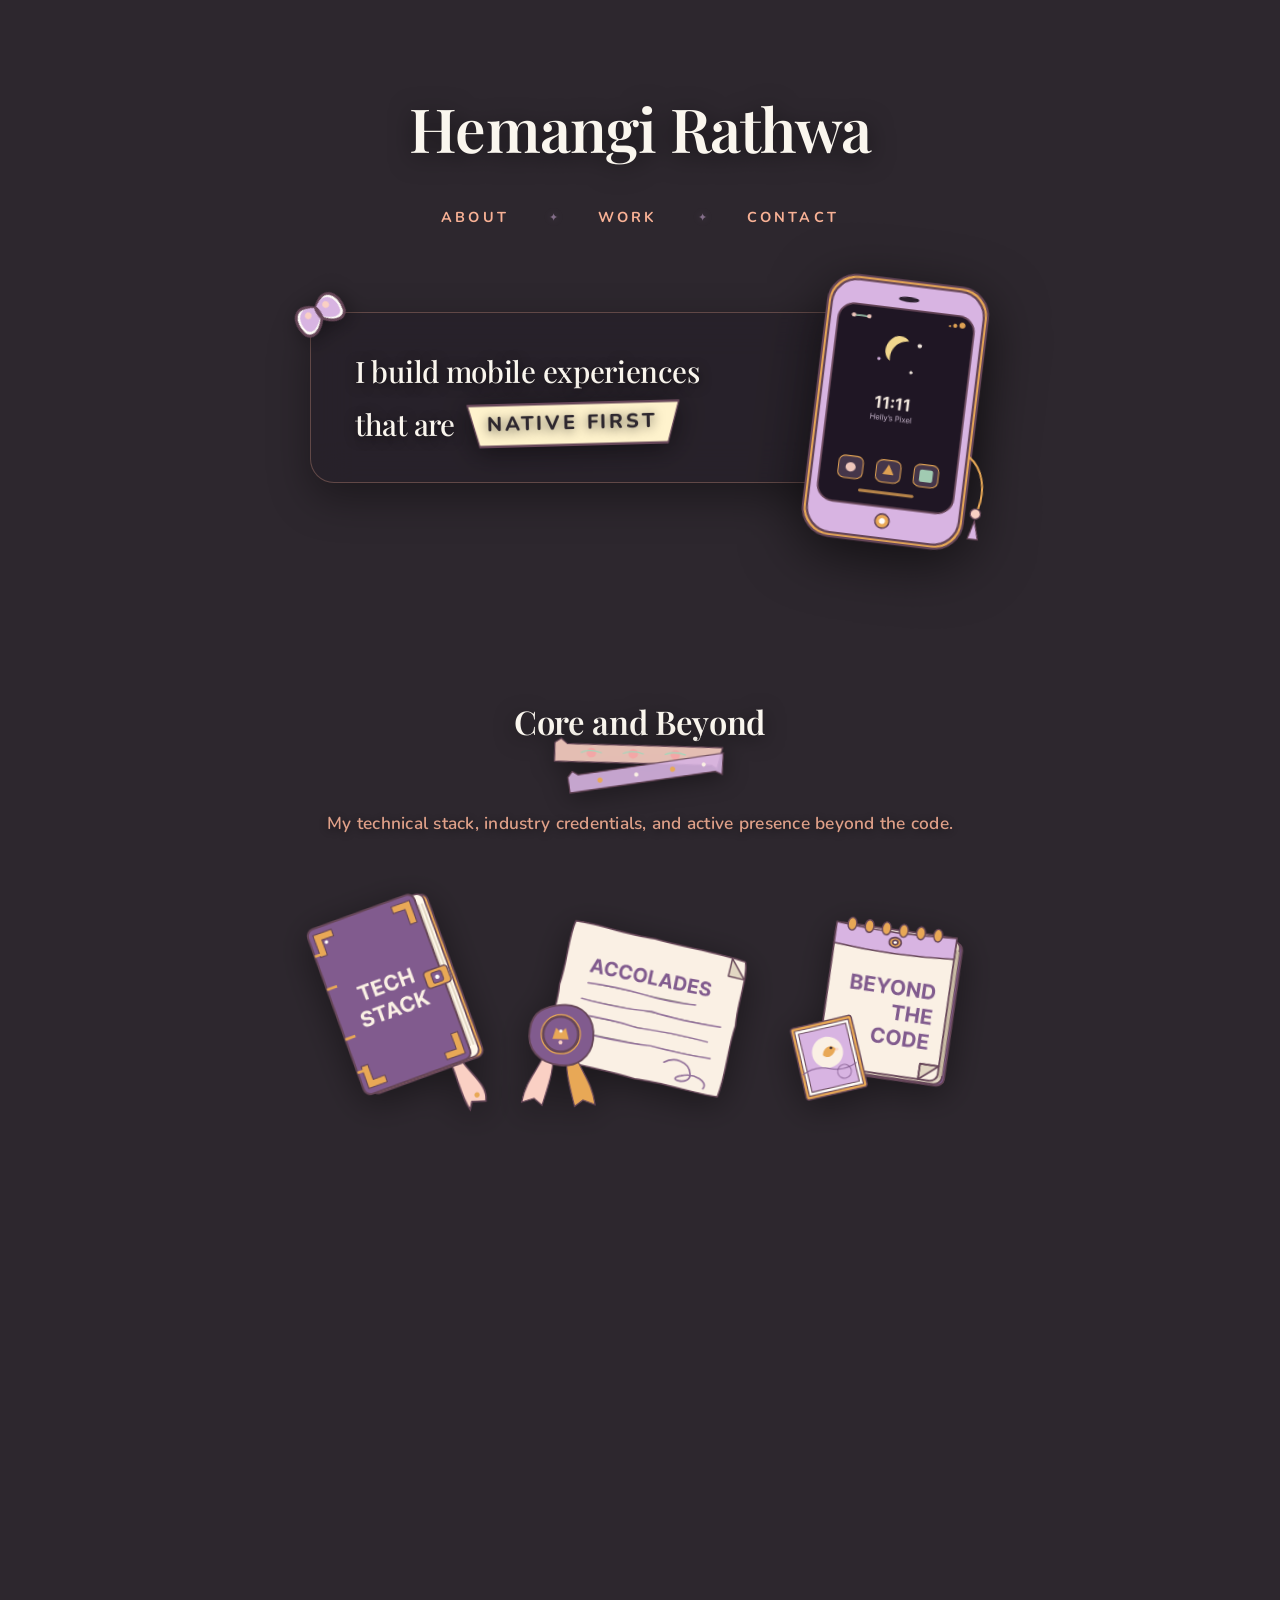
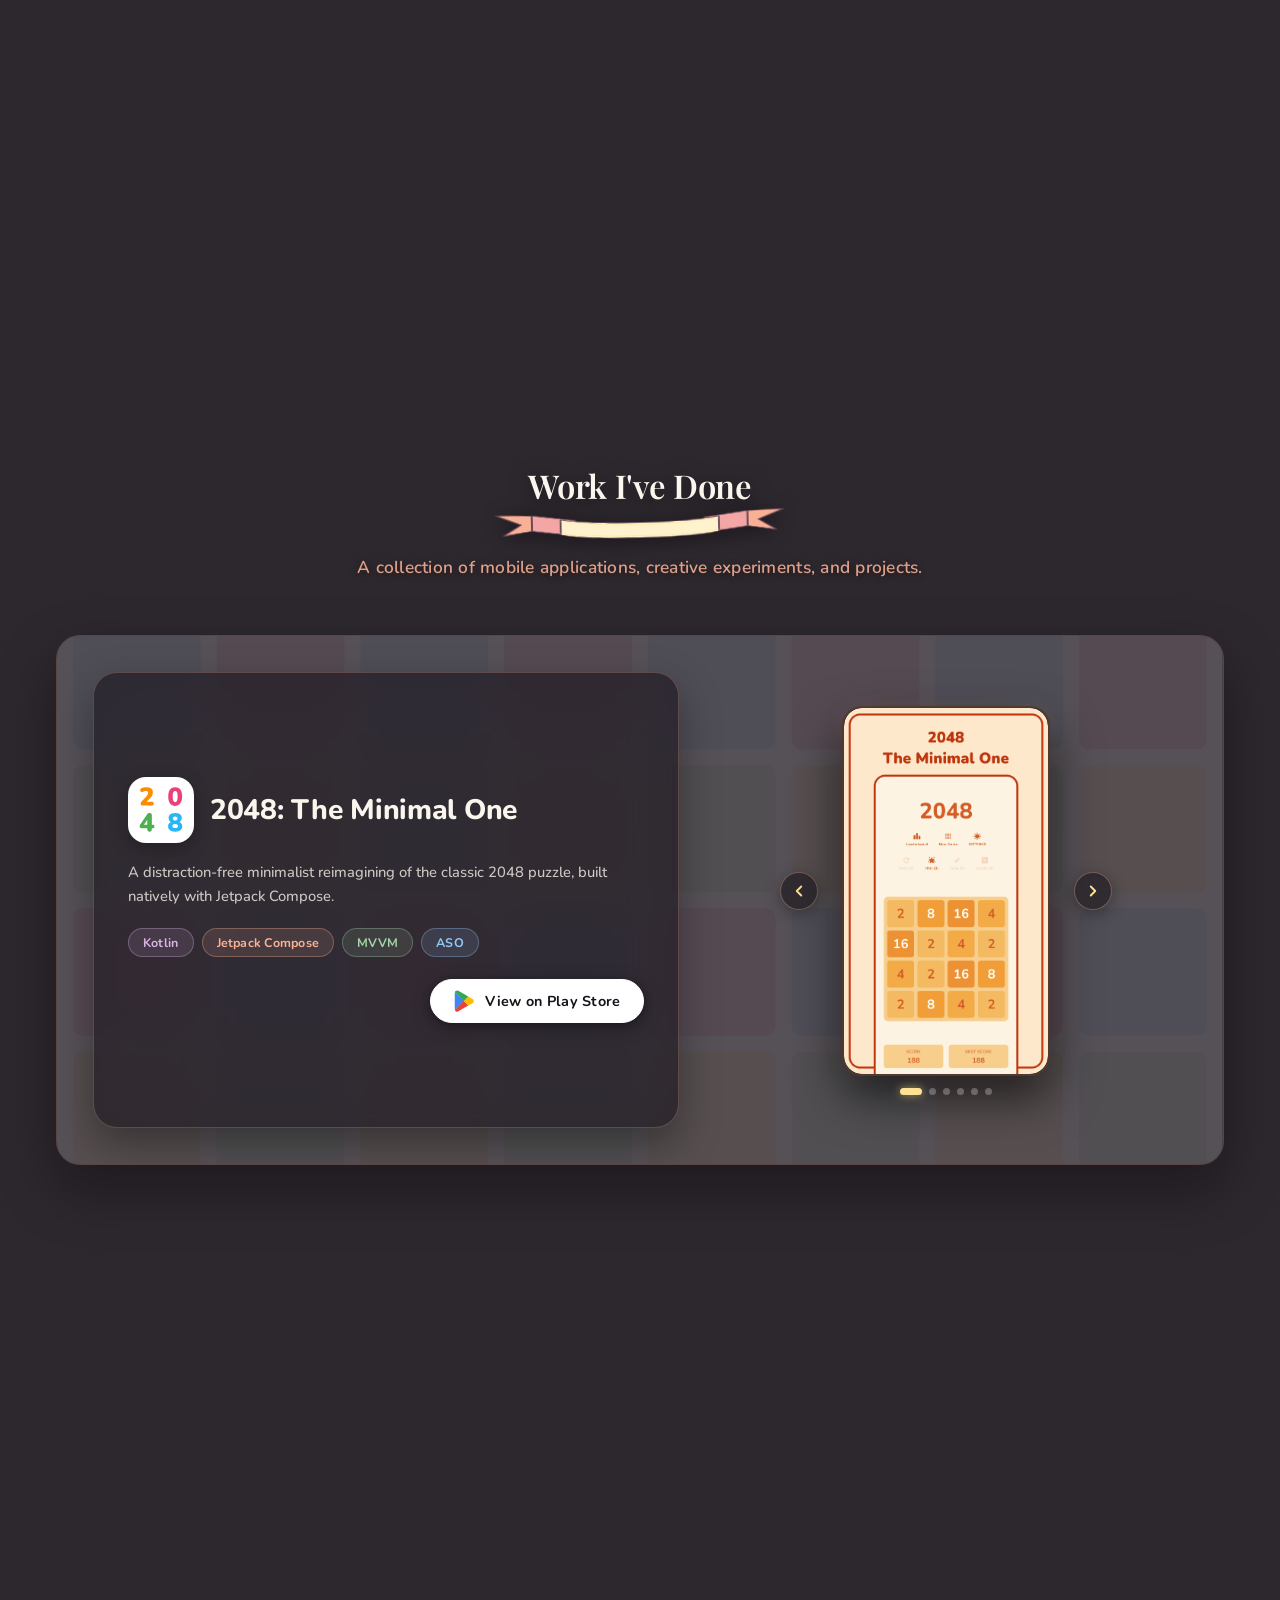
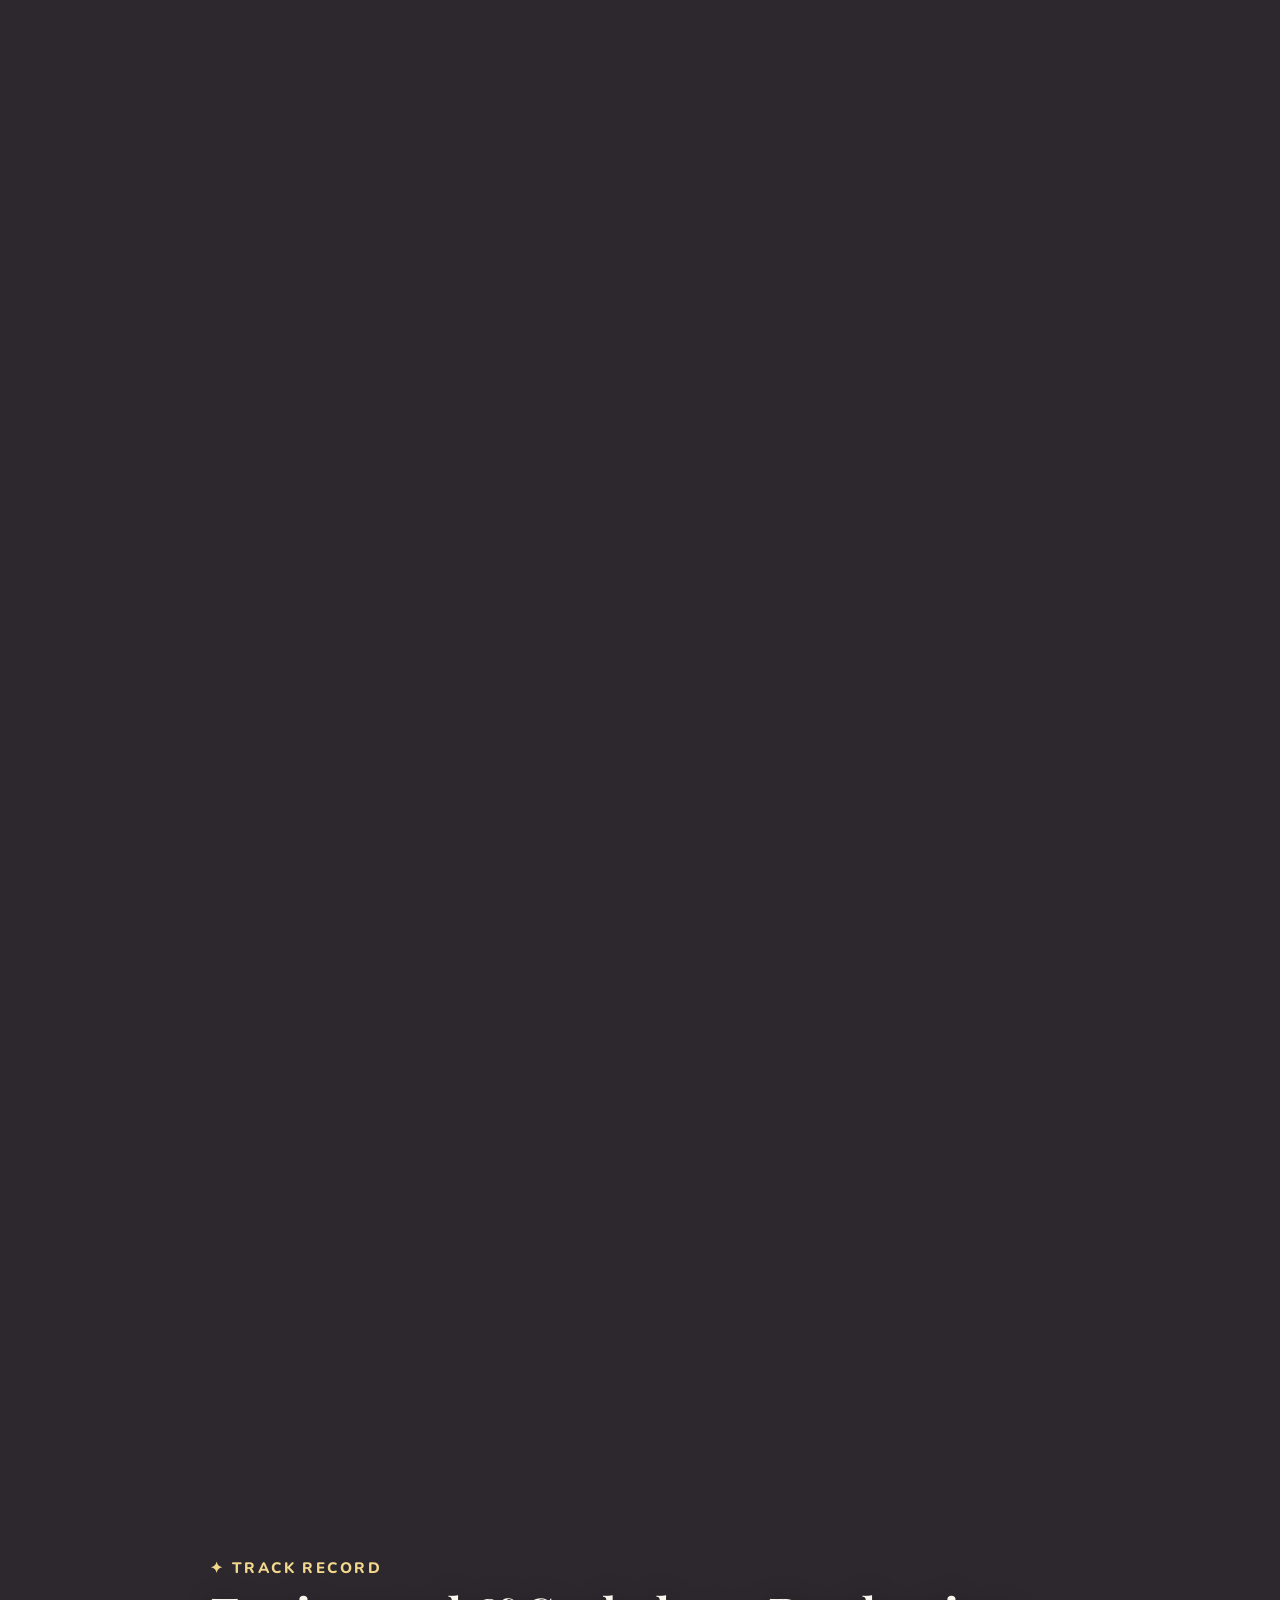
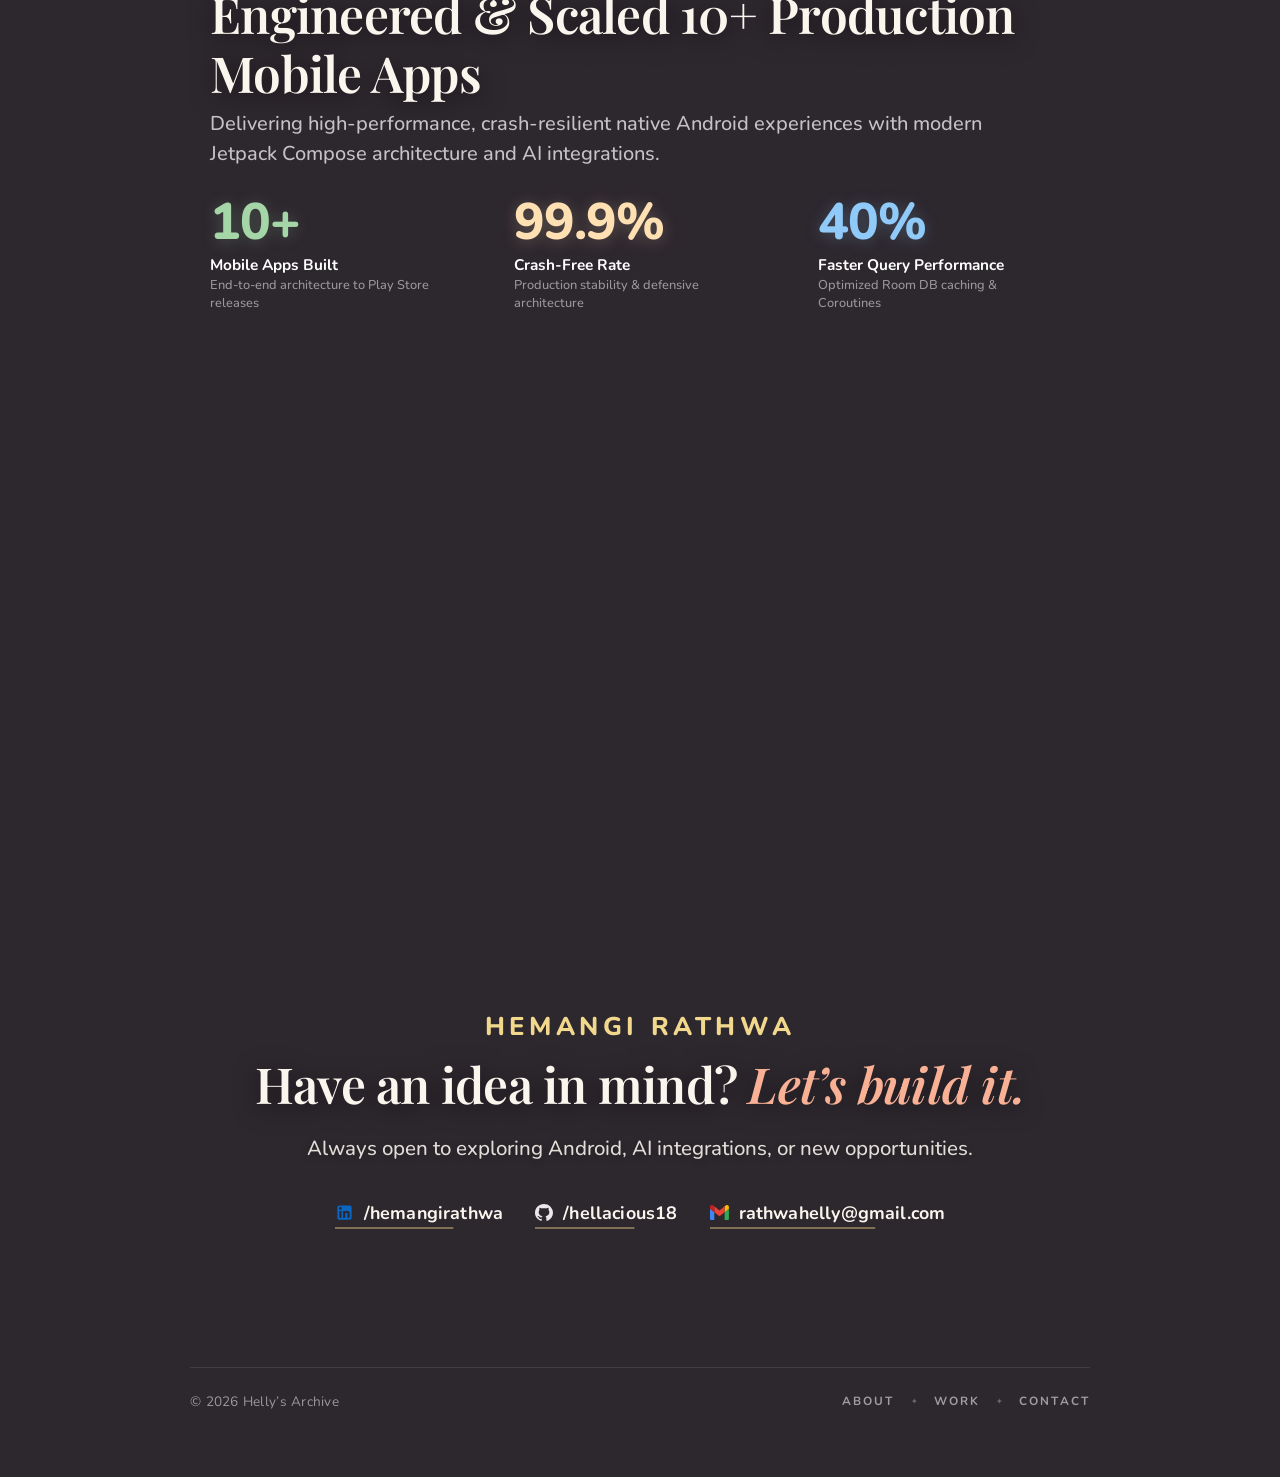
==== commit 4173af9f: "Deploy minified & obfuscated portfolio build (2026-09-29T22:37:39.192Z)" ====
--- a/portfolio/index.html
+++ b/portfolio/index.html
@@ -1,421 +1 @@
-<!DOCTYPE html>
-<html lang="en">
-
-<head>
-  <meta charset="UTF-8">
-  <meta name="viewport" content="width=device-width, initial-scale=1.0">
-  <title>Helly's Archive</title>
-  <meta name="description" content="Helly's Archive - Personal interactive portfolio with dynamic aesthetic elements">
-
-  <!-- Favicon -->
-  <link rel="icon" type="image/svg+xml" href="assets/kid_star_24dp_E3E3E3_FILL1_wght400_GRAD0_opsz24.svg">
-
-  <!-- Google Fonts: Playfair Display (Headings), Nunito (Universal Body, UI, Labels, Navigation) -->
-  <link rel="preconnect" href="https://fonts.googleapis.com">
-  <link rel="preconnect" href="https://fonts.gstatic.com" crossorigin>
-  <link
-    href="https://fonts.googleapis.com/css2?family=Nunito:ital,wght@0,400;0,500;0,600;0,700;0,800;1,400;1,600&family=Playfair+Display:ital,wght@0,400;0,600;0,700;1,400;1,600&display=swap"
-    rel="stylesheet">
-
-  <!-- Stylesheet -->
-  <link rel="stylesheet" href="style.css">
-</head>
-
-<body>
-  <!-- Custom Magical Arrow Cursor -->
-  <div id="custom-cursor" class="custom-cursor" aria-hidden="true">
-    <img src="assets/arrow2.svg" alt="cursor">
-  </div>
-
-
-  <!-- Interactive Background Canvas for Scattered SVGs -->
-  <div id="stickers-container" class="stickers-container" aria-label="Decorative floating illustrations"></div>
-
-  <!-- Main Website Content -->
-  <main id="app">
-    <div class="content-wrapper">
-      <section class="hero-section">
-        <h1 class="hero-title">
-          <span class="title-full">Hemangi Rathwa</span>
-          <span class="title-short">Hemangi R.</span>
-        </h1>
-        <nav class="hero-nav" aria-label="Main Navigation">
-          <a href="#about" class="nav-link">ABOUT</a>
-          <span class="nav-divider" aria-hidden="true">✦</span>
-          <a href="#work" class="nav-link">WORK</a>
-          <span class="nav-divider" aria-hidden="true">✦</span>
-          <a href="#contact" class="nav-link">CONTACT</a>
-        </nav>
-      </section>
-
-      <!-- Transparent About Bio Card with Top-Left Bow & Bottom-Right Pixel Phone Sticker -->
-      <section id="about" class="about-card-section" aria-label="About Me">
-        <div class="about-card">
-          <div class="card-corner-bow corner-top-left" aria-hidden="true">
-            <img src="assets/bow.svg" alt="little bow sticker" class="bow-sticker">
-          </div>
-          <p class="about-text">
-            <span class="about-line-1">I build mobile experiences</span>
-            <span class="about-line-2">
-              that are
-              <span class="highlight-badge">
-                <img src="assets/highlight.svg" class="highlight-bg" alt="" aria-hidden="true">
-                <span id="rotating-keyword" class="highlight-word">SEAMLESS</span>
-              </span>
-            </span>
-          </p>
-          <div class="card-corner-sticker corner-bottom-right" aria-hidden="true">
-            <img src="assets/pixel.svg" alt="pixel phone sticker" class="pixel-sticker">
-          </div>
-        </div>
-      </section>
-
-      <!-- Core and Beyond Section -->
-      <section id="arsenal" class="arsenal-section" aria-label="Core and Beyond">
-        <div class="arsenal-sticky-frame">
-          <div class="section-heading-wrapper">
-            <h2 class="section-title">Core and Beyond</h2>
-            <div class="washi-tape-accent" aria-hidden="true">
-              <img src="assets/washi.svg" alt="washi tape" class="washi-tape-img">
-            </div>
-          </div>
-
-          <p class="section-subtitle">
-            My technical stack, industry credentials, and active presence beyond the code.
-          </p>
-
-          <div class="arsenal-stage-layout">
-            <div class="arsenal-cards-container">
-              <!-- Card 1: Tech Stack -->
-              <div class="arsenal-card card-tech-stack" aria-label="Tech Stack illustration card">
-                <img src="assets/card1.svg" alt="Tech Stack illustration card" class="card-svg" draggable="false">
-              </div>
-
-              <!-- Card 2: Accomplished -->
-              <div class="arsenal-card card-accomplished" aria-label="Accomplished notes illustration card">
-                <img src="assets/card2.svg" alt="Accomplished notes illustration card" class="card-svg"
-                  draggable="false">
-              </div>
-
-              <!-- Card 3: Beyond The Code -->
-              <div class="arsenal-card card-beyond" aria-label="Beyond The Code illustration card">
-                <img src="assets/card3.svg" alt="Beyond The Code illustration card" class="card-svg" draggable="false">
-              </div>
-            </div>
-
-            <!-- Dynamic Showcase for Logos, Certificates, and Beyond Photos -->
-            <div id="arsenal-showcase" class="arsenal-showcase-stage"
-              aria-label="Technical skills, certificates, and beyond photos showcase">
-              <div id="showcase-logos" class="showcase-layer showcase-logos-layer"></div>
-              <div id="showcase-certs" class="showcase-layer showcase-certs-layer"></div>
-              <div id="showcase-photos" class="showcase-layer showcase-photos-layer"></div>
-            </div>
-          </div>
-        </div>
-      </section>
-
-      <!-- Work Section -->
-      <section id="work" class="work-section" aria-label="Work I've Done">
-        <div class="work-heading-wrapper">
-          <h2 class="section-title">Work I've Done</h2>
-          <div class="work-badge-accent" aria-hidden="true">
-            <img src="assets/badge.svg" alt="badge accent" class="badge-accent-img">
-          </div>
-        </div>
-
-        <p class="section-subtitle">
-          A collection of mobile applications, creative experiments, and projects.
-        </p>
-
-        <!-- Work Projects Interactive Showcase Stage -->
-        <div class="work-showcase-stage" id="work-showcase-stage">
-
-          <!-- Sticky Stage Viewport -->
-          <div class="work-sticky-viewport">
-
-            <!-- Background Theme Morph Layer -->
-            <div class="work-bg-morph-container" aria-hidden="true">
-              <div class="work-bg-card bg-2048" id="work-bg-2048">
-                <img src="assets/app_screenshots/minimal_one/Background.svg" alt="" class="project-card-bg-img"
-                  draggable="false">
-              </div>
-              <div class="work-bg-card bg-cashe" id="work-bg-cashe">
-                <img src="assets/app_screenshots/cashe/Background.svg" alt="" class="project-card-bg-img"
-                  draggable="false">
-              </div>
-            </div>
-
-            <!-- Cards Track / Content Layer -->
-            <div class="work-cards-track">
-
-              <!-- Card 1: 2048 The Minimal One (Description on LEFT, Frame on RIGHT) -->
-              <article class="project-card project-card-2048" id="project-card-2048"
-                aria-label="2048: The Minimal One mobile application">
-                <!-- Left Side: App Icon & Details -->
-                <div class="project-info-side">
-                  <div class="project-header-group">
-                    <div class="project-app-icon-wrapper">
-                      <img src="assets/app_screenshots/minimal_one/app_icon_2048.svg"
-                        alt="2048: The Minimal One App Icon" class="project-app-icon" width="68" height="68">
-                    </div>
-
-                    <div class="project-title-group">
-                      <h3 class="project-title">2048: The Minimal One</h3>
-                    </div>
-                  </div>
-
-                  <p class="project-description">
-                    A distraction-free minimalist reimagining of the classic 2048 puzzle, built natively with Jetpack
-                    Compose.
-                  </p>
-
-                  <div class="project-tech-stack">
-                    <span class="tech-tag tag-pink">Kotlin</span>
-                    <span class="tech-tag tag-peach">Jetpack Compose</span>
-                    <span class="tech-tag tag-green">MVVM</span>
-                    <span class="tech-tag tag-blue">ASO</span>
-                  </div>
-
-                  <div class="project-actions-row">
-                    <a href="https://play.google.com/store/apps/details?id=com.hellacious.game2048" target="_blank"
-                      rel="noopener noreferrer" class="project-play-btn"
-                      aria-label="View 2048: The Minimal One on Google Play Store">
-                      <img src="assets/company_logo/google-play-hero.svg" alt="Google Play icon" class="play-logo-img">
-                      <span>View on Play Store</span>
-                    </a>
-                  </div>
-                </div>
-
-                <!-- Right Side: Frame Slot Anchor -->
-                <div class="project-frame-slot slot-right" aria-hidden="true"></div>
-              </article>
-
-              <!-- Card 2: Cashé (Mirrored: Frame on LEFT, Description on RIGHT) -->
-              <article class="project-card project-card-cashe" id="project-card-cashe"
-                aria-label="Cashé personal finance application">
-                <!-- Left Side: Frame Slot Anchor -->
-                <div class="project-frame-slot slot-left" aria-hidden="true"></div>
-
-                <!-- Right Side: App Icon & Details -->
-                <div class="project-info-side info-cashe">
-                  <div class="project-header-group">
-                    <div class="project-app-icon-wrapper">
-                      <img src="assets/app_screenshots/cashe/app_icon.png" alt="Cashé App Icon" class="project-app-icon"
-                        width="68" height="68">
-                    </div>
-
-                    <div class="project-title-group">
-                      <h3 class="project-title">Cashé</h3>
-                    </div>
-                  </div>
-
-                  <p class="project-description">
-                    Cashé is a secure, offline-first personal finance manager for Android built with Jetpack Compose,
-                    featuring encrypted local storage and advanced financial insights.
-                  </p>
-
-                  <div class="project-tech-stack">
-                    <span class="tech-tag tag-onyx">Kotlin</span>
-                    <span class="tech-tag tag-emerald">Jetpack Compose</span>
-                    <span class="tech-tag tag-teal">Room Database</span>
-                    <span class="tech-tag tag-mint">Coroutines</span>
-                  </div>
-
-                  <div class="project-actions-row">
-                    <a href="https://github.com/hellacious18/cashe" target="_blank" rel="noopener noreferrer"
-                      class="project-play-btn btn-cashe" aria-label="Find Cashé on GitHub">
-                      <img src="assets/logo/GitHub_Invertocat_Black.svg" alt="GitHub icon"
-                        class="play-logo-img gh-logo-img">
-                      <span>Find on GitHub</span>
-                    </a>
-                  </div>
-                </div>
-              </article>
-
-            </div>
-
-            <!-- Single Shared Phone Device Showcase Component -->
-            <div class="shared-phone-stage" id="shared-phone-stage">
-              <div class="device-showcase-wrapper">
-
-                <!-- Left Nav Arrow -->
-                <button type="button" class="device-arrow-btn arrow-prev" id="device-btn-prev"
-                  aria-label="Previous screenshot">
-                  <svg viewBox="0 0 24 24" width="18" height="18" fill="none" stroke="currentColor" stroke-width="2.5"
-                    stroke-linecap="round" stroke-linejoin="round">
-                    <polyline points="15 18 9 12 15 6"></polyline>
-                  </svg>
-                </button>
-
-                <!-- Phone Device Mockup (Single Shared Frame) -->
-                <div class="phone-device-mockup" id="shared-phone-device">
-
-                  <!-- 2048 Screen Gallery -->
-                  <div class="phone-screen-container is-visible" id="gallery-2048" tabindex="0" role="region"
-                    aria-label="2048 screenshots slider">
-                    <div class="phone-screens-track">
-                      <div class="phone-slide"><img src="assets/app_screenshots/minimal_one/ss1.png"
-                          alt="2048 Screenshot 1" class="phone-screenshot-img" loading="lazy"></div>
-                      <div class="phone-slide"><img src="assets/app_screenshots/minimal_one/ss2.png"
-                          alt="2048 Screenshot 2" class="phone-screenshot-img" loading="lazy"></div>
-                      <div class="phone-slide"><img src="assets/app_screenshots/minimal_one/ss3.png"
-                          alt="2048 Screenshot 3" class="phone-screenshot-img" loading="lazy"></div>
-                      <div class="phone-slide"><img src="assets/app_screenshots/minimal_one/ss4.png"
-                          alt="2048 Screenshot 4" class="phone-screenshot-img" loading="lazy"></div>
-                      <div class="phone-slide"><img src="assets/app_screenshots/minimal_one/ss5.png"
-                          alt="2048 Screenshot 5" class="phone-screenshot-img" loading="lazy"></div>
-                      <div class="phone-slide"><img src="assets/app_screenshots/minimal_one/ss6.png"
-                          alt="2048 Screenshot 6" class="phone-screenshot-img" loading="lazy"></div>
-                    </div>
-                  </div>
-
-                  <!-- Cashé Screen Gallery -->
-                  <div class="phone-screen-container" id="gallery-cashe" tabindex="0" role="region"
-                    aria-label="Cashé screenshots slider">
-                    <div class="phone-screens-track">
-                      <div class="phone-slide"><img src="assets/app_screenshots/cashe/1.png" alt="Cashé Screenshot 1"
-                          class="phone-screenshot-img" loading="lazy"></div>
-                      <div class="phone-slide"><img src="assets/app_screenshots/cashe/2.png" alt="Cashé Screenshot 2"
-                          class="phone-screenshot-img" loading="lazy"></div>
-                      <div class="phone-slide"><img src="assets/app_screenshots/cashe/3.png" alt="Cashé Screenshot 3"
-                          class="phone-screenshot-img" loading="lazy"></div>
-                      <div class="phone-slide"><img src="assets/app_screenshots/cashe/4.png" alt="Cashé Screenshot 4"
-                          class="phone-screenshot-img" loading="lazy"></div>
-                      <div class="phone-slide"><img src="assets/app_screenshots/cashe/5.png" alt="Cashé Screenshot 5"
-                          class="phone-screenshot-img" loading="lazy"></div>
-                      <div class="phone-slide"><img src="assets/app_screenshots/cashe/6.png" alt="Cashé Screenshot 6"
-                          class="phone-screenshot-img" loading="lazy"></div>
-                    </div>
-                  </div>
-
-                </div>
-
-                <!-- Right Nav Arrow -->
-                <button type="button" class="device-arrow-btn arrow-next" id="device-btn-next"
-                  aria-label="Next screenshot">
-                  <svg viewBox="0 0 24 24" width="18" height="18" fill="none" stroke="currentColor" stroke-width="2.5"
-                    stroke-linecap="round" stroke-linejoin="round">
-                    <polyline points="9 18 15 12 9 6"></polyline>
-                  </svg>
-                </button>
-
-              </div>
-
-              <!-- Pagination Dots -->
-              <div class="phone-pagination-dots" id="phone-pagination-dots" aria-hidden="true">
-                <span class="p-dot is-active" data-index="0"></span>
-                <span class="p-dot" data-index="1"></span>
-                <span class="p-dot" data-index="2"></span>
-                <span class="p-dot" data-index="3"></span>
-                <span class="p-dot" data-index="4"></span>
-                <span class="p-dot" data-index="5"></span>
-              </div>
-            </div>
-
-          </div>
-        </div>
-      </section>
-
-      <!-- Impact & Apps Experience Highlight (Unboxed, Minimal & Clean) -->
-      <section class="experience-highlight-section" aria-label="Mobile Engineering Impact">
-        <div class="experience-sticky-frame">
-          <div class="experience-highlight-content">
-            <div class="exp-header-group">
-              <span class="exp-badge">✦ TRACK RECORD</span>
-              <h3 class="exp-headline">Engineered & Scaled 10+ Production Mobile Apps</h3>
-              <p class="exp-subtitle">
-                Delivering high-performance, crash-resilient native Android experiences with modern Jetpack Compose
-                architecture and AI integrations.
-              </p>
-            </div>
-
-            <div class="exp-stats-list">
-              <div class="exp-stat-item">
-                <span class="exp-stat-num">10+</span>
-                <div class="exp-stat-info">
-                  <span class="exp-stat-title">Mobile Apps Built</span>
-                  <span class="exp-stat-desc">End-to-end architecture to Play Store releases</span>
-                </div>
-              </div>
-              <div class="exp-stat-item">
-                <span class="exp-stat-num">99.9%</span>
-                <div class="exp-stat-info">
-                  <span class="exp-stat-title">Crash-Free Rate</span>
-                  <span class="exp-stat-desc">Production stability & defensive architecture</span>
-                </div>
-              </div>
-              <div class="exp-stat-item">
-                <span class="exp-stat-num">40%</span>
-                <div class="exp-stat-info">
-                  <span class="exp-stat-title">Faster Query Performance</span>
-                  <span class="exp-stat-desc">Optimized Room DB caching & Coroutines</span>
-                </div>
-              </div>
-            </div>
-          </div>
-        </div>
-      </section>
-
-      <!-- Contact & Connect Section (Unboxed, Minimal & Clean) -->
-      <section id="contact" class="contact-section" aria-label="Contact Hemangi Rathwa">
-        <div class="contact-content">
-          <div class="contact-header">
-            <span class="contact-name">Hemangi Rathwa</span>
-            <h2 class="contact-headline">
-              Have an idea in mind? <span class="contact-highlight">Let’s build it.</span>
-            </h2>
-          </div>
-
-          <p class="contact-subtext">
-            Always open to exploring Android, AI integrations, or new opportunities.
-          </p>
-
-          <!-- Contact Credentials / Direct Clean Links (No Boxes) -->
-          <div class="contact-links-list">
-            <a href="https://www.linkedin.com/in/hemangirathwa/" target="_blank" rel="noopener noreferrer"
-              class="contact-link" aria-label="Connect with Hemangi Rathwa on LinkedIn">
-              <svg class="contact-link-icon" viewBox="0 0 24 24" width="19" height="19" fill="#0A66C2"
-                aria-hidden="true">
-                <path
-                  d="M19 3a2 2 0 0 1 2 2v14a2 2 0 0 1-2 2H5a2 2 0 0 1-2-2V5a2 2 0 0 1 2-2h14m-.5 15.5v-5.3a3.26 3.26 0 0 0-3.26-3.26c-.85 0-1.84.52-2.28 1.3v-1.11h-2.79v8.37h2.79v-4.93c0-.77.62-1.4 1.39-1.4a1.4 1.4 0 0 1 1.4 1.4v4.93h2.75M6.88 8.56a1.68 1.68 0 0 0 1.68-1.68c0-.93-.75-1.69-1.68-1.69a1.69 1.69 0 0 0-1.69 1.69c0 .93.76 1.68 1.69 1.68m1.39 9.94v-8.37H5.5v8.37h2.77z" />
-              </svg>
-              <span class="contact-link-text">/hemangirathwa</span>
-            </a>
-
-            <a href="https://github.com/hellacious18" target="_blank" rel="noopener noreferrer" class="contact-link"
-              aria-label="View Hemangi Rathwa's GitHub profile">
-              <img src="assets/logo/GitHub_Invertocat_Black.svg" alt="GitHub icon"
-                class="contact-link-icon gh-contact-logo" width="18" height="18">
-              <span class="contact-link-text">/hellacious18</span>
-            </a>
-
-            <button type="button" class="contact-link contact-copy-btn" id="copy-email-btn"
-              data-email="rathwahelly@gmail.com" aria-label="Copy email address rathwahelly@gmail.com to clipboard">
-              <img src="assets/logo/Gmail_Logo.svg" alt="Gmail logo" class="contact-link-icon gmail-logo" width="19"
-                height="15">
-              <span class="contact-link-text">rathwahelly@gmail.com</span>
-              <span class="copy-tooltip" id="copy-tooltip" aria-hidden="true">Copied! ✨</span>
-            </button>
-          </div>
-        </div>
-
-        <!-- Minimal Single-Line Footer -->
-        <footer class="site-footer">
-          <p class="footer-copyright">© 2026 Helly’s Archive</p>
-          <nav class="footer-nav" aria-label="Footer Navigation">
-            <a href="#about" class="nav-link">ABOUT</a>
-            <span class="nav-divider" aria-hidden="true">✦</span>
-            <a href="#work" class="nav-link">WORK</a>
-            <span class="nav-divider" aria-hidden="true">✦</span>
-            <a href="#contact" class="nav-link">CONTACT</a>
-          </nav>
-        </footer>
-      </section>
-    </div>
-  </main>
-
-  <!-- Scripts -->
-  <script src="script.js"></script>
-</body>
-
-</html>+<!doctype html><html lang="en"><head><meta charset="UTF-8"><meta name="viewport" content="width=device-width,initial-scale=1"><title>Helly's Archive</title><meta name="description" content="Helly's Archive - Personal interactive portfolio with dynamic aesthetic elements"><link rel="icon" type="image/svg+xml" href="assets/kid_star_24dp_E3E3E3_FILL1_wght400_GRAD0_opsz24.svg"><link rel="preconnect" href="https://fonts.googleapis.com"><link rel="preconnect" href="https://fonts.gstatic.com" crossorigin><link href="https://fonts.googleapis.com/css2?family=Nunito:ital,wght@0,400;0,500;0,600;0,700;0,800;1,400;1,600&family=Playfair+Display:ital,wght@0,400;0,600;0,700;1,400;1,600&display=swap" rel="stylesheet"><link rel="stylesheet" href="style.css"></head><body><div id="custom-cursor" class="custom-cursor" aria-hidden="true"><img src="assets/arrow2.svg" alt="cursor"></div><div id="stickers-container" class="stickers-container" aria-label="Decorative floating illustrations"></div><main id="app"><div class="content-wrapper"><section class="hero-section"><h1 class="hero-title"><span class="title-full">Hemangi Rathwa</span> <span class="title-short">Hemangi R.</span></h1><nav class="hero-nav" aria-label="Main Navigation"><a href="#about" class="nav-link">ABOUT</a> <span class="nav-divider" aria-hidden="true">✦</span> <a href="#work" class="nav-link">WORK</a> <span class="nav-divider" aria-hidden="true">✦</span> <a href="#contact" class="nav-link">CONTACT</a></nav></section><section id="about" class="about-card-section" aria-label="About Me"><div class="about-card"><div class="card-corner-bow corner-top-left" aria-hidden="true"><img src="assets/bow.svg" alt="little bow sticker" class="bow-sticker"></div><p class="about-text"><span class="about-line-1">I build mobile experiences</span> <span class="about-line-2">that are <span class="highlight-badge"><img src="assets/highlight.svg" class="highlight-bg" alt="" aria-hidden="true"> <span id="rotating-keyword" class="highlight-word">SEAMLESS</span></span></span></p><div class="card-corner-sticker corner-bottom-right" aria-hidden="true"><img src="assets/pixel.svg" alt="pixel phone sticker" class="pixel-sticker"></div></div></section><section id="arsenal" class="arsenal-section" aria-label="Core and Beyond"><div class="arsenal-sticky-frame"><div class="section-heading-wrapper"><h2 class="section-title">Core and Beyond</h2><div class="washi-tape-accent" aria-hidden="true"><img src="assets/washi.svg" alt="washi tape" class="washi-tape-img"></div></div><p class="section-subtitle">My technical stack, industry credentials, and active presence beyond the code.</p><div class="arsenal-stage-layout"><div class="arsenal-cards-container"><div class="arsenal-card card-tech-stack" aria-label="Tech Stack illustration card"><img src="assets/card1.svg" alt="Tech Stack illustration card" class="card-svg" draggable="false"></div><div class="arsenal-card card-accomplished" aria-label="Accomplished notes illustration card"><img src="assets/card2.svg" alt="Accomplished notes illustration card" class="card-svg" draggable="false"></div><div class="arsenal-card card-beyond" aria-label="Beyond The Code illustration card"><img src="assets/card3.svg" alt="Beyond The Code illustration card" class="card-svg" draggable="false"></div></div><div id="arsenal-showcase" class="arsenal-showcase-stage" aria-label="Technical skills, certificates, and beyond photos showcase"><div id="showcase-logos" class="showcase-layer showcase-logos-layer"></div><div id="showcase-certs" class="showcase-layer showcase-certs-layer"></div><div id="showcase-photos" class="showcase-layer showcase-photos-layer"></div></div></div></div></section><section id="work" class="work-section" aria-label="Work I've Done"><div class="work-heading-wrapper"><h2 class="section-title">Work I've Done</h2><div class="work-badge-accent" aria-hidden="true"><img src="assets/badge.svg" alt="badge accent" class="badge-accent-img"></div></div><p class="section-subtitle">A collection of mobile applications, creative experiments, and projects.</p><div class="work-showcase-stage" id="work-showcase-stage"><div class="work-sticky-viewport"><div class="work-bg-morph-container" aria-hidden="true"><div class="work-bg-card bg-2048" id="work-bg-2048"><img src="assets/app_screenshots/minimal_one/Background.svg" alt="" class="project-card-bg-img" draggable="false"></div><div class="work-bg-card bg-cashe" id="work-bg-cashe"><img src="assets/app_screenshots/cashe/Background.svg" alt="" class="project-card-bg-img" draggable="false"></div></div><div class="work-cards-track"><article class="project-card project-card-2048" id="project-card-2048" aria-label="2048: The Minimal One mobile application"><div class="project-info-side"><div class="project-header-group"><div class="project-app-icon-wrapper"><img src="assets/app_screenshots/minimal_one/app_icon_2048.svg" alt="2048: The Minimal One App Icon" class="project-app-icon" width="68" height="68"></div><div class="project-title-group"><h3 class="project-title">2048: The Minimal One</h3></div></div><p class="project-description">A distraction-free minimalist reimagining of the classic 2048 puzzle, built natively with Jetpack Compose.</p><div class="project-tech-stack"><span class="tech-tag tag-pink">Kotlin</span> <span class="tech-tag tag-peach">Jetpack Compose</span> <span class="tech-tag tag-green">MVVM</span> <span class="tech-tag tag-blue">ASO</span></div><div class="project-actions-row"><a href="https://play.google.com/store/apps/details?id=com.hellacious.game2048" target="_blank" rel="noopener noreferrer" class="project-play-btn" aria-label="View 2048: The Minimal One on Google Play Store"><img src="assets/company_logo/google-play-hero.svg" alt="Google Play icon" class="play-logo-img"> <span>View on Play Store</span></a></div></div><div class="project-frame-slot slot-right" aria-hidden="true"></div></article><article class="project-card project-card-cashe" id="project-card-cashe" aria-label="Cashé personal finance application"><div class="project-frame-slot slot-left" aria-hidden="true"></div><div class="project-info-side info-cashe"><div class="project-header-group"><div class="project-app-icon-wrapper"><img src="assets/app_screenshots/cashe/app_icon.png" alt="Cashé App Icon" class="project-app-icon" width="68" height="68"></div><div class="project-title-group"><h3 class="project-title">Cashé</h3></div></div><p class="project-description">Cashé is a secure, offline-first personal finance manager for Android built with Jetpack Compose, featuring encrypted local storage and advanced financial insights.</p><div class="project-tech-stack"><span class="tech-tag tag-onyx">Kotlin</span> <span class="tech-tag tag-emerald">Jetpack Compose</span> <span class="tech-tag tag-teal">Room Database</span> <span class="tech-tag tag-mint">Coroutines</span></div><div class="project-actions-row"><a href="https://github.com/hellacious18/cashe" target="_blank" rel="noopener noreferrer" class="project-play-btn btn-cashe" aria-label="Find Cashé on GitHub"><img src="assets/logo/GitHub_Invertocat_Black.svg" alt="GitHub icon" class="play-logo-img gh-logo-img"> <span>Find on GitHub</span></a></div></div></article></div><div class="shared-phone-stage" id="shared-phone-stage"><div class="device-showcase-wrapper"><button type="button" class="device-arrow-btn arrow-prev" id="device-btn-prev" aria-label="Previous screenshot"><svg viewBox="0 0 24 24" width="18" height="18" fill="none" stroke="currentColor" stroke-width="2.5" stroke-linecap="round" stroke-linejoin="round"><polyline points="15 18 9 12 15 6"></polyline></svg></button><div class="phone-device-mockup" id="shared-phone-device"><div class="phone-screen-container is-visible" id="gallery-2048" tabindex="0" role="region" aria-label="2048 screenshots slider"><div class="phone-screens-track"><div class="phone-slide"><img src="assets/app_screenshots/minimal_one/ss1.png" alt="2048 Screenshot 1" class="phone-screenshot-img" loading="lazy"></div><div class="phone-slide"><img src="assets/app_screenshots/minimal_one/ss2.png" alt="2048 Screenshot 2" class="phone-screenshot-img" loading="lazy"></div><div class="phone-slide"><img src="assets/app_screenshots/minimal_one/ss3.png" alt="2048 Screenshot 3" class="phone-screenshot-img" loading="lazy"></div><div class="phone-slide"><img src="assets/app_screenshots/minimal_one/ss4.png" alt="2048 Screenshot 4" class="phone-screenshot-img" loading="lazy"></div><div class="phone-slide"><img src="assets/app_screenshots/minimal_one/ss5.png" alt="2048 Screenshot 5" class="phone-screenshot-img" loading="lazy"></div><div class="phone-slide"><img src="assets/app_screenshots/minimal_one/ss6.png" alt="2048 Screenshot 6" class="phone-screenshot-img" loading="lazy"></div></div></div><div class="phone-screen-container" id="gallery-cashe" tabindex="0" role="region" aria-label="Cashé screenshots slider"><div class="phone-screens-track"><div class="phone-slide"><img src="assets/app_screenshots/cashe/1.png" alt="Cashé Screenshot 1" class="phone-screenshot-img" loading="lazy"></div><div class="phone-slide"><img src="assets/app_screenshots/cashe/2.png" alt="Cashé Screenshot 2" class="phone-screenshot-img" loading="lazy"></div><div class="phone-slide"><img src="assets/app_screenshots/cashe/3.png" alt="Cashé Screenshot 3" class="phone-screenshot-img" loading="lazy"></div><div class="phone-slide"><img src="assets/app_screenshots/cashe/4.png" alt="Cashé Screenshot 4" class="phone-screenshot-img" loading="lazy"></div><div class="phone-slide"><img src="assets/app_screenshots/cashe/5.png" alt="Cashé Screenshot 5" class="phone-screenshot-img" loading="lazy"></div><div class="phone-slide"><img src="assets/app_screenshots/cashe/6.png" alt="Cashé Screenshot 6" class="phone-screenshot-img" loading="lazy"></div></div></div></div><button type="button" class="device-arrow-btn arrow-next" id="device-btn-next" aria-label="Next screenshot"><svg viewBox="0 0 24 24" width="18" height="18" fill="none" stroke="currentColor" stroke-width="2.5" stroke-linecap="round" stroke-linejoin="round"><polyline points="9 18 15 12 9 6"></polyline></svg></button></div><div class="phone-pagination-dots" id="phone-pagination-dots" aria-hidden="true"><span class="p-dot is-active" data-index="0"></span> <span class="p-dot" data-index="1"></span> <span class="p-dot" data-index="2"></span> <span class="p-dot" data-index="3"></span> <span class="p-dot" data-index="4"></span> <span class="p-dot" data-index="5"></span></div></div></div></div></section><section class="experience-highlight-section" aria-label="Mobile Engineering Impact"><div class="experience-sticky-frame"><div class="experience-highlight-content"><div class="exp-header-group"><span class="exp-badge">✦ TRACK RECORD</span><h3 class="exp-headline">Engineered & Scaled 10+ Production Mobile Apps</h3><p class="exp-subtitle">Delivering high-performance, crash-resilient native Android experiences with modern Jetpack Compose architecture and AI integrations.</p></div><div class="exp-stats-list"><div class="exp-stat-item"><span class="exp-stat-num">10+</span><div class="exp-stat-info"><span class="exp-stat-title">Mobile Apps Built</span> <span class="exp-stat-desc">End-to-end architecture to Play Store releases</span></div></div><div class="exp-stat-item"><span class="exp-stat-num">99.9%</span><div class="exp-stat-info"><span class="exp-stat-title">Crash-Free Rate</span> <span class="exp-stat-desc">Production stability & defensive architecture</span></div></div><div class="exp-stat-item"><span class="exp-stat-num">40%</span><div class="exp-stat-info"><span class="exp-stat-title">Faster Query Performance</span> <span class="exp-stat-desc">Optimized Room DB caching & Coroutines</span></div></div></div></div></div></section><section id="contact" class="contact-section" aria-label="Contact Hemangi Rathwa"><div class="contact-content"><div class="contact-header"><span class="contact-name">Hemangi Rathwa</span><h2 class="contact-headline">Have an idea in mind? <span class="contact-highlight">Let’s build it.</span></h2></div><p class="contact-subtext">Always open to exploring Android, AI integrations, or new opportunities.</p><div class="contact-links-list"><a href="https://www.linkedin.com/in/hemangirathwa/" target="_blank" rel="noopener noreferrer" class="contact-link" aria-label="Connect with Hemangi Rathwa on LinkedIn"><svg class="contact-link-icon" viewBox="0 0 24 24" width="19" height="19" fill="#0A66C2" aria-hidden="true"><path d="M19 3a2 2 0 0 1 2 2v14a2 2 0 0 1-2 2H5a2 2 0 0 1-2-2V5a2 2 0 0 1 2-2h14m-.5 15.5v-5.3a3.26 3.26 0 0 0-3.26-3.26c-.85 0-1.84.52-2.28 1.3v-1.11h-2.79v8.37h2.79v-4.93c0-.77.62-1.4 1.39-1.4a1.4 1.4 0 0 1 1.4 1.4v4.93h2.75M6.88 8.56a1.68 1.68 0 0 0 1.68-1.68c0-.93-.75-1.69-1.68-1.69a1.69 1.69 0 0 0-1.69 1.69c0 .93.76 1.68 1.69 1.68m1.39 9.94v-8.37H5.5v8.37h2.77z"/></svg> <span class="contact-link-text">/hemangirathwa</span> </a><a href="https://github.com/hellacious18" target="_blank" rel="noopener noreferrer" class="contact-link" aria-label="View Hemangi Rathwa's GitHub profile"><img src="assets/logo/GitHub_Invertocat_Black.svg" alt="GitHub icon" class="contact-link-icon gh-contact-logo" width="18" height="18"> <span class="contact-link-text">/hellacious18</span> </a><button type="button" class="contact-link contact-copy-btn" id="copy-email-btn" data-email="rathwahelly@gmail.com" aria-label="Copy email address rathwahelly@gmail.com to clipboard"><img src="assets/logo/Gmail_Logo.svg" alt="Gmail logo" class="contact-link-icon gmail-logo" width="19" height="15"> <span class="contact-link-text">rathwahelly@gmail.com</span> <span class="copy-tooltip" id="copy-tooltip" aria-hidden="true">Copied! ✨</span></button></div></div><footer class="site-footer"><p class="footer-copyright">© 2026 Helly’s Archive</p><nav class="footer-nav" aria-label="Footer Navigation"><a href="#about" class="nav-link">ABOUT</a> <span class="nav-divider" aria-hidden="true">✦</span> <a href="#work" class="nav-link">WORK</a> <span class="nav-divider" aria-hidden="true">✦</span> <a href="#contact" class="nav-link">CONTACT</a></nav></footer></section></div></main><script src="script.js"></script></body></html>
--- a/portfolio/style.css
+++ b/portfolio/style.css
@@ -1,2715 +1 @@
-/* ==========================================================================
-   1. DESIGN TOKENS & CSS RESET
-   ========================================================================== */
-
-:root {
-  /* Color Palette */
-  --bg-color: #2D272E;
-  --text-primary: #FAF6EE;
-  --text-secondary: rgba(250, 246, 238, 0.78);
-  --text-muted: rgba(250, 246, 238, 0.55);
-
-  --pastel-yellow: #FDE293;
-  --pastel-orange: #F8B195;
-  --pastel-purple: #D8B4E2;
-  --pastel-green: #A5D6A7;
-  --pastel-blue: #90CAF9;
-
-  /* Typography System (Uniform Nunito Body & UI with Playfair Headings) */
-  --font-heading: 'Playfair Display', Georgia, serif;
-  --font-body: 'Nunito', -apple-system, BlinkMacSystemFont, 'Segoe UI', Roboto, sans-serif;
-  --font-label: 'Nunito', -apple-system, BlinkMacSystemFont, 'Segoe UI', Roboto, sans-serif;
-  --font-nunito: 'Nunito', -apple-system, BlinkMacSystemFont, 'Segoe UI', Roboto, sans-serif;
-
-  /* Legacy Aliases */
-  --font-serif: var(--font-heading);
-  --font-sans: var(--font-body);
-
-  /* Layout Dimensions */
-  --screen-margin: 12px;
-}
-
-*,
-*::before,
-*::after {
-  box-sizing: border-box;
-  margin: 0;
-  padding: 0;
-}
-
-html {
-  width: 100%;
-  min-height: 100vh;
-  background-color: var(--bg-color);
-  color: var(--text-primary);
-  font-family: var(--font-body);
-  -webkit-font-smoothing: antialiased;
-  -moz-osx-font-smoothing: grayscale;
-  overflow-x: clip;
-  scroll-behavior: smooth;
-}
-
-body {
-  width: 100%;
-  min-height: 100vh;
-  padding: var(--screen-margin);
-  position: relative;
-  overflow-x: clip;
-  cursor: none;
-  font-family: var(--font-body);
-}
-
-/* Global Custom Cursor Fallback Override for Non-Touch */
-*,
-a,
-button,
-.sticker-item {
-  cursor: none !important;
-}
-
-
-/* ==========================================================================
-   2. TYPOGRAPHY RULES
-   ========================================================================== */
-
-/* Headings and Logo */
-h1,
-h2,
-h3,
-h4,
-h5,
-h6 {
-  font-family: var(--font-heading);
-}
-
-/* Tiny Labels & Navigation */
-.nav-link {
-  font-family: var(--font-nunito);
-  font-size: clamp(0.75rem, 1.3vw, 0.86rem);
-  font-weight: 700;
-  letter-spacing: 0.20em;
-  text-transform: uppercase;
-}
-
-
-/* ==========================================================================
-   3. CUSTOM CURSOR
-   ========================================================================== */
-
-.custom-cursor {
-  position: fixed;
-  top: 0;
-  left: 0;
-  width: 36px;
-  height: 36px;
-  pointer-events: none;
-  z-index: 10000;
-  transform: translate3d(-50%, -50%, 0);
-  transition: opacity 0.2s ease;
-  filter: none;
-  opacity: 0;
-  will-change: transform;
-}
-
-.custom-cursor.visible {
-  opacity: 1;
-}
-
-.custom-cursor img {
-  width: 180%;
-  height: 180%;
-  display: block;
-}
-
-
-/* ==========================================================================
-   4. DYNAMIC BORDER STICKERS LAYER (LEFT & RIGHT PARALLAX BORDERS)
-   ========================================================================== */
-
-.stickers-container {
-  position: fixed;
-  inset: 0;
-  width: 100vw;
-  height: 100vh;
-  pointer-events: none;
-  z-index: 10;
-  overflow: hidden;
-  transition: opacity 0.4s ease;
-}
-
-.stickers-border-track {
-  position: absolute;
-  top: 0;
-  width: 50vw;
-  height: 100%;
-  will-change: transform;
-  pointer-events: none;
-}
-
-.stickers-border-track.track-left {
-  left: 0;
-}
-
-.stickers-border-track.track-right {
-  right: 0;
-}
-
-/* Primary Illustration Border Stickers */
-.sticker-item {
-  position: absolute;
-  user-select: none;
-  cursor: pointer;
-  opacity: 0;
-  transform: translate(var(--start-x, 0px), var(--start-y, 0px)) rotate(var(--start-rot, 0deg)) scale(0.3);
-  filter: drop-shadow(0 6px 14px rgba(0, 0, 0, 0.25));
-  transition: opacity 0.8s cubic-bezier(0.16, 1, 0.3, 1),
-    transform 1.15s cubic-bezier(0.16, 1, 0.3, 1),
-    filter 0.3s ease;
-  will-change: transform, opacity;
-  pointer-events: auto;
-}
-
-.sticker-item.loaded {
-  opacity: 0.20;
-  /* 0.20 subtle opacity */
-  transform: translate(0px, 0px) rotate(var(--rot, 0deg)) scale(1);
-}
-
-.sticker-item.loaded:hover {
-  opacity: 0.95;
-  filter: drop-shadow(0 0 14px rgba(253, 226, 147, 0.95)) drop-shadow(0 0 24px rgba(248, 177, 149, 0.8));
-  transform: translate(0px, -4px) rotate(calc(var(--rot, 0deg) + 4deg)) scale(1.15);
-  transition: opacity 0.3s ease, transform 0.25s cubic-bezier(0.34, 1.56, 0.64, 1), filter 0.3s ease;
-  z-index: 50;
-}
-
-.sticker-inner {
-  width: 100%;
-  height: 100%;
-  display: flex;
-  align-items: center;
-  justify-content: center;
-}
-
-.sticker-item img,
-.sticker-item svg {
-  width: 100%;
-  height: 100%;
-  display: block;
-  object-fit: contain;
-  pointer-events: none;
-}
-
-/* Subtle Floating Animation */
-@keyframes subtleFloat {
-
-  0%,
-  100% {
-    transform: translateY(0px);
-  }
-
-  50% {
-    transform: translateY(-8px);
-  }
-}
-
-.floating {
-  animation: subtleFloat 4s ease-in-out infinite both;
-}
-
-
-/* ==========================================================================
-   5. MAIN APP & HERO SECTION
-   ========================================================================== */
-
-#app {
-  position: relative;
-  width: 100%;
-  min-height: calc(100vh - (var(--screen-margin) * 2));
-  padding: 0 24px;
-  display: flex;
-  flex-direction: column;
-  z-index: 20;
-  pointer-events: none;
-}
-
-.content-wrapper {
-  width: 100%;
-  max-width: 1200px;
-  margin: 0 auto;
-  pointer-events: none;
-}
-
-.hero-section {
-  display: flex;
-  flex-direction: column;
-  align-items: center;
-  justify-content: flex-start;
-  text-align: center;
-  min-height: auto;
-  padding-top: clamp(40px, 9vh, 95px);
-  padding-bottom: clamp(20px, 4vh, 40px);
-  padding-left: 20px;
-  padding-right: 20px;
-  position: relative;
-  z-index: 25;
-  pointer-events: none;
-}
-
-.hero-title {
-  font-family: var(--font-heading);
-  font-size: clamp(2.1rem, 5.2vw, 3.8rem);
-  font-weight: 600;
-  line-height: 1.15;
-  letter-spacing: -0.015em;
-  color: var(--text-primary);
-  margin-bottom: 0;
-  text-shadow: 0 4px 24px rgba(0, 0, 0, 0.55);
-  max-width: 800px;
-  pointer-events: none;
-  user-select: none;
-}
-
-.title-full {
-  display: inline;
-}
-
-.title-short {
-  display: none;
-}
-
-
-/* ==========================================================================
-   6. HERO NAVIGATION (ABOUT, WORK, CONTACT)
-   ========================================================================== */
-
-.hero-nav {
-  display: flex;
-  align-items: center;
-  justify-content: center;
-  gap: clamp(16px, 3.8vw, 32px);
-  margin-top: clamp(28px, 4.5vh, 52px);
-  position: relative;
-  z-index: 30;
-  pointer-events: none;
-}
-
-.hero-nav .nav-link {
-  font-family: var(--font-nunito);
-  font-size: clamp(0.75rem, 1.4vw, 0.9rem);
-  font-weight: 700;
-  letter-spacing: 0.22em;
-  text-transform: uppercase;
-  color: var(--pastel-orange);
-  text-decoration: none;
-  padding: 4px 2px;
-  background: none;
-  border: none;
-  position: relative;
-  transition: color 0.3s ease, text-shadow 0.3s ease, transform 0.25s ease;
-  display: inline-block;
-  pointer-events: auto;
-}
-
-.hero-nav .nav-link::after {
-  content: '';
-  position: absolute;
-  left: 0;
-  bottom: 0;
-  width: 100%;
-  height: 1px;
-  background: linear-gradient(90deg, transparent, var(--pastel-yellow), transparent);
-  transform: scaleX(0);
-  transform-origin: center;
-  transition: transform 0.3s cubic-bezier(0.34, 1.56, 0.64, 1);
-  opacity: 0.8;
-}
-
-.hero-nav .nav-link:hover {
-  color: var(--pastel-yellow);
-  text-shadow: 0 0 12px rgba(253, 226, 147, 0.6), 0 0 24px rgba(248, 177, 149, 0.4);
-  transform: translateY(-1px);
-}
-
-.hero-nav .nav-link:hover::after {
-  transform: scaleX(1);
-}
-
-.hero-nav .nav-divider {
-  color: var(--pastel-purple);
-  font-size: 0.7rem;
-  opacity: 0.5;
-  user-select: none;
-  cursor: default;
-  pointer-events: auto;
-  padding: 4px 6px;
-  display: inline-block;
-  transition: transform 0.3s cubic-bezier(0.34, 1.56, 0.64, 1),
-    filter 0.3s ease,
-    opacity 0.3s ease,
-    color 0.3s ease,
-    text-shadow 0.3s ease;
-  filter: drop-shadow(0 0 4px rgba(216, 180, 226, 0.4));
-}
-
-.hero-nav .nav-divider:hover {
-  opacity: 1;
-  color: var(--pastel-yellow);
-  filter: drop-shadow(0 0 8px #D8B4E2) drop-shadow(0 0 20px rgba(216, 180, 226, 0.95));
-  text-shadow: 0 0 10px rgba(216, 180, 226, 0.9), 0 0 20px rgba(253, 226, 147, 0.6);
-  transform: translateY(-1px) scale(1.4) rotate(15deg);
-}
-
-
-/* ==========================================================================
-   7. ABOUT BIO TRANSPARENT CARD
-   ========================================================================== */
-
-.about-card-section {
-  width: 100%;
-  display: flex;
-  justify-content: center;
-  margin-top: clamp(32px, 5vh, 56px);
-  margin-bottom: 0;
-  padding: 0 12px;
-  position: relative;
-  z-index: 25;
-  pointer-events: none;
-}
-
-.about-card {
-  position: relative;
-  width: 100%;
-  max-width: 660px;
-  background: rgba(38, 32, 40, 0.65);
-  backdrop-filter: blur(20px);
-  -webkit-backdrop-filter: blur(20px);
-  border: 1px solid rgba(248, 177, 149, 0.28);
-  border-radius: 24px;
-  box-shadow: 0 16px 40px rgba(0, 0, 0, 0.35);
-  padding: clamp(24px, 4.5vw, 36px) clamp(28px, 5.2vw, 44px);
-  pointer-events: auto;
-}
-
-.about-text {
-  font-family: var(--font-heading);
-  font-size: clamp(1.25rem, 2.8vw, 1.85rem);
-  font-weight: 500;
-  line-height: 1.5;
-  letter-spacing: -0.01em;
-  color: var(--text-primary);
-  text-align: left;
-  position: relative;
-  z-index: 2;
-  text-shadow: 0 2px 12px rgba(0, 0, 0, 0.65);
-  display: flex;
-  flex-direction: column;
-  align-items: flex-start;
-  gap: 8px;
-}
-
-.about-line-1 {
-  display: block;
-}
-
-.about-line-2 {
-  display: inline-flex;
-  align-items: center;
-  flex-wrap: wrap;
-  gap: 12px;
-}
-
-/* Animated Highlight Ribbon Badge in highlight.svg */
-.highlight-badge {
-  position: relative;
-  display: inline-flex;
-  align-items: center;
-  justify-content: center;
-  padding: 6px 22px 8px 20px;
-  vertical-align: middle;
-  transform: rotate(-1.5deg);
-  transition: transform 0.32s cubic-bezier(0.34, 1.56, 0.64, 1),
-    opacity 0.26s ease,
-    filter 0.3s ease;
-  filter: drop-shadow(0 4px 14px rgba(0, 0, 0, 0.5));
-}
-
-.highlight-badge:hover {
-  filter: drop-shadow(0 0 8px rgba(253, 226, 147, 0.85)) drop-shadow(0 0 20px rgba(248, 177, 149, 0.7));
-  transform: rotate(-0.5deg) scale(1.05);
-}
-
-.highlight-bg {
-  position: absolute;
-  top: 0;
-  left: 0;
-  width: 100%;
-  height: 100%;
-  pointer-events: none;
-  z-index: 1;
-  display: block;
-  object-fit: fill;
-}
-
-.highlight-word {
-  position: relative;
-  z-index: 2;
-  font-family: var(--font-nunito);
-  font-size: clamp(0.95rem, 1.85vw, 1.25rem);
-  font-weight: 800;
-  letter-spacing: 0.14em;
-  text-transform: uppercase;
-  color: #2D272E;
-  white-space: nowrap;
-  display: inline-block;
-  user-select: none;
-}
-
-/* Transitioning State during word change */
-.highlight-badge.transitioning {
-  opacity: 0;
-  transform: rotate(-1.5deg) translateY(-6px) scale(0.92);
-}
-
-/* Card Accent Sticker (Bottom Right Pixel Phone - Extra Large) */
-.card-corner-sticker {
-  position: absolute;
-  bottom: clamp(-108px, -13.5vw, -80px);
-  right: clamp(-52px, -6.5vw, -36px);
-  width: clamp(180px, 27vw, 255px);
-  height: clamp(230px, 34.5vw, 326px);
-  z-index: 5;
-  cursor: default;
-  filter: drop-shadow(0 14px 28px rgba(0, 0, 0, 0.6));
-  transform: rotate(7deg);
-  transition: transform 0.35s cubic-bezier(0.34, 1.56, 0.64, 1), filter 0.3s ease;
-}
-
-.card-corner-sticker img {
-  width: 100%;
-  height: 100%;
-  display: block;
-  object-fit: contain;
-  pointer-events: none;
-}
-
-.card-corner-sticker:hover {
-  filter: drop-shadow(0 16px 32px rgba(0, 0, 0, 0.65)) drop-shadow(0 0 8px rgba(216, 180, 226, 0.25));
-  transform: translateY(-3px) scale(1.02) rotate(5deg);
-}
-
-
-/* Card Top-Left Little Bow Accent Sticker */
-.card-corner-bow {
-  position: absolute;
-  top: -18px;
-  left: -18px;
-  width: clamp(40px, 5.2vw, 54px);
-  height: auto;
-  aspect-ratio: 47 / 34;
-  z-index: 5;
-  cursor: default;
-  filter: drop-shadow(0 4px 10px rgba(0, 0, 0, 0.4));
-  transform: rotate(-45deg);
-  transition: transform 0.35s cubic-bezier(0.34, 1.56, 0.64, 1), filter 0.3s ease;
-}
-
-.card-corner-bow img {
-  width: 100%;
-  height: 100%;
-  display: block;
-  object-fit: contain;
-  pointer-events: none;
-}
-
-.card-corner-bow:hover {
-  filter: drop-shadow(0 6px 14px rgba(0, 0, 0, 0.5)) drop-shadow(0 0 10px rgba(216, 180, 226, 0.4));
-  transform: translateY(-2px) scale(1.08) rotate(-40deg);
-}
-
-
-/* ==========================================================================
-   8. TECHNICAL ARSENAL SECTION
-   ========================================================================== */
-
-.arsenal-section {
-  width: 100%;
-  height: 350vh;
-  margin-top: 0;
-  position: relative;
-  z-index: 25;
-  pointer-events: none;
-}
-
-.arsenal-sticky-frame {
-  position: sticky;
-  top: 0;
-  left: 0;
-  width: 100%;
-  height: 100vh;
-  display: flex;
-  flex-direction: column;
-  align-items: center;
-  justify-content: center;
-  padding: 0 16px;
-  pointer-events: none;
-  box-sizing: border-box;
-}
-
-.section-heading-wrapper {
-  position: relative;
-  display: inline-flex;
-  flex-direction: column;
-  align-items: center;
-  pointer-events: auto;
-  cursor: default;
-  transform: translate3d(0, calc(var(--stack-progress, 0) * -380px), 0);
-  transition: transform 0.15s ease-out;
-  will-change: transform;
-}
-
-.section-title {
-  font-family: var(--font-heading);
-  font-size: clamp(1.4rem, 3vw, 2.05rem);
-  font-weight: 600;
-  line-height: 1.25;
-  letter-spacing: -0.01em;
-  color: var(--text-primary);
-  text-align: center;
-  margin: 0;
-  padding: 0;
-  position: relative;
-  z-index: 2;
-  text-shadow: 0 4px 20px rgba(0, 0, 0, 0.55);
-}
-
-.washi-tape-accent {
-  position: relative;
-  top: -8px;
-  margin-bottom: -14px;
-  transform: rotate(-2.5deg);
-  width: clamp(128px, 15vw, 172px);
-  height: auto;
-  aspect-ratio: 164 / 58;
-  z-index: 3;
-  filter: drop-shadow(0 4px 12px rgba(0, 0, 0, 0.45));
-  transition: transform 0.35s cubic-bezier(0.34, 1.56, 0.64, 1), filter 0.3s ease;
-  pointer-events: none;
-}
-
-.washi-tape-img {
-  width: 100%;
-  height: 100%;
-  display: block;
-  object-fit: contain;
-  pointer-events: none;
-}
-
-.section-heading-wrapper:hover .washi-tape-accent {
-  transform: translateY(-2px) scale(1.04) rotate(-0.5deg);
-  filter: drop-shadow(0 6px 16px rgba(0, 0, 0, 0.55)) drop-shadow(0 0 12px rgba(248, 177, 149, 0.35));
-}
-
-.section-subtitle {
-  font-family: var(--font-nunito);
-  font-size: clamp(0.92rem, 1.4vw, 1.08rem);
-  font-weight: 600;
-  line-height: 1.6;
-  letter-spacing: 0.015em;
-  color: var(--pastel-orange);
-  text-align: center;
-  max-width: 960px;
-  width: auto;
-  margin-top: 22px;
-  margin-bottom: 0;
-  opacity: 0.88;
-  text-shadow: 0 2px 10px rgba(0, 0, 0, 0.6);
-  pointer-events: auto;
-  white-space: nowrap;
-  transform: translate3d(0, calc(var(--stack-progress, 0) * -380px), 0);
-  transition: transform 0.15s ease-out;
-  will-change: transform;
-}
-
-/* 3-Card Showcase Stage Layout */
-.arsenal-stage-layout {
-  position: relative;
-  width: 100%;
-  max-width: 1240px;
-  display: flex;
-  justify-content: center;
-  align-items: center;
-  margin-top: clamp(28px, 4.5vh, 48px);
-  pointer-events: auto;
-}
-
-.arsenal-cards-container {
-  width: 100%;
-  max-width: 1240px;
-  display: flex;
-  justify-content: center;
-  align-items: center;
-  gap: clamp(14px, 2.4vw, 28px);
-  padding: 12px 10px 24px;
-  position: relative;
-  pointer-events: auto;
-  transform: translate3d(0, calc(var(--stack-progress, 0) * -60px), 0);
-  transition: transform 0.15s ease-out;
-  will-change: transform;
-}
-
-.arsenal-card {
-  position: relative;
-  display: block;
-  cursor: default;
-  user-select: none;
-  filter: drop-shadow(0 8px 18px rgba(0, 0, 0, 0.42));
-  transition: transform 0.25s cubic-bezier(0.16, 1, 0.3, 1),
-    filter 0.3s ease,
-    z-index 0.2s ease;
-  will-change: transform, filter;
-  outline: none;
-}
-
-.arsenal-card .card-svg {
-  width: 100%;
-  height: 100%;
-  display: block;
-  object-fit: contain;
-  pointer-events: none;
-}
-
-/* Card 1: Tech Stack */
-.card-tech-stack {
-  width: clamp(140px, 15vw, 185px);
-  height: auto;
-  aspect-ratio: 209 / 284;
-  z-index: 35;
-  transform: translate3d(var(--shift-x, 0px), var(--shift-y, 0px), 0) rotate(var(--shift-rot, -3.5deg));
-}
-
-.card-tech-stack.is-active {
-  filter: drop-shadow(0 16px 32px rgba(0, 0, 0, 0.6)) drop-shadow(0 0 14px rgba(216, 180, 226, 0.35));
-}
-
-/* Card 2: Accomplished */
-.card-accomplished {
-  width: clamp(168px, 18vw, 225px);
-  height: auto;
-  aspect-ratio: 276 / 231;
-  z-index: 20;
-  transform: translate3d(var(--shift-x, 0px), var(--shift-y, 0px), 0) rotate(var(--shift-rot, 2deg));
-}
-
-.card-accomplished.is-active {
-  filter: drop-shadow(0 18px 36px rgba(0, 0, 0, 0.65)) drop-shadow(0 0 16px rgba(253, 226, 147, 0.35));
-}
-
-/* Card 3: Beyond The Code */
-.card-beyond {
-  width: clamp(145px, 15.5vw, 192px);
-  height: auto;
-  aspect-ratio: 222 / 248;
-  z-index: 10;
-  transform: translate3d(var(--shift-x, 0px), var(--shift-y, 0px), 0) rotate(var(--shift-rot, -2.5deg));
-}
-
-.card-beyond.is-active {
-  filter: drop-shadow(0 16px 32px rgba(0, 0, 0, 0.6)) drop-shadow(0 0 14px rgba(248, 177, 149, 0.35));
-}
-
-
-/* ==========================================================================
-   8b. RIGHT-SIDE DYNAMIC SHOWCASE STAGE (LOGOS & CERTIFICATES)
-   ========================================================================== */
-
-.arsenal-showcase-stage {
-  position: absolute;
-  top: 50%;
-  right: 0;
-  width: clamp(360px, 58vw, 760px);
-  height: clamp(380px, 64vh, 560px);
-  transform: translateY(-50%);
-  pointer-events: none;
-  opacity: 0;
-  visibility: hidden;
-  transition: opacity 0.4s ease, visibility 0.4s ease;
-  z-index: 28;
-}
-
-.arsenal-section.stacked-active .arsenal-showcase-stage {
-  opacity: 1;
-  visibility: visible;
-}
-
-.showcase-layer {
-  position: absolute;
-  top: 0;
-  left: 0;
-  width: 100%;
-  height: 100%;
-  pointer-events: none;
-}
-
-.showcase-logos-layer {
-  z-index: 28;
-}
-
-.showcase-certs-layer {
-  z-index: 32;
-  pointer-events: auto;
-}
-
-.showcase-photos-layer {
-  z-index: 34;
-  pointer-events: auto;
-}
-
-/* Legacy container fallback */
-.showcase-items-container {
-  position: relative;
-  width: 100%;
-  height: 100%;
-  pointer-events: auto;
-}
-
-/* Showcase Logo Capsule Sticker - Clean White Background, Borderless */
-.showcase-item-logo {
-  position: absolute;
-  user-select: none;
-  cursor: default;
-  opacity: 0;
-  transform: translate(var(--enter-x, 420px), var(--enter-y, 0px)) rotate(var(--enter-rot, 15deg)) scale(0.65);
-  transition: transform 0.85s cubic-bezier(0.16, 1, 0.3, 1),
-    opacity 0.65s cubic-bezier(0.16, 1, 0.3, 1),
-    filter 0.3s ease;
-  will-change: transform, opacity;
-  z-index: 28;
-}
-
-.showcase-item-logo.is-entered {
-  opacity: 1;
-  transform: translate(0px, 0px) rotate(var(--rot, 0deg)) scale(1);
-}
-
-.showcase-item-logo.is-exiting {
-  opacity: 0;
-  transform: translate(var(--exit-x, 450px), var(--exit-y, 0px)) rotate(var(--exit-rot, 20deg)) scale(0.5);
-  transition: transform 0.45s cubic-bezier(0.7, 0, 0.84, 0), opacity 0.35s ease;
-}
-
-.showcase-item-logo.is-absorbing {
-  transform: translate(var(--dyn-tx, 0px), var(--dyn-ty, 0px)) rotate(var(--dyn-rot, var(--rot, 0deg))) scale(var(--dyn-scale, 1));
-  opacity: var(--dyn-opacity, 1);
-  filter: blur(var(--dyn-blur, 0px));
-  transition: none !important;
-  pointer-events: none;
-}
-
-.showcase-item-logo.is-absorbed {
-  opacity: 0;
-  transform: translate(var(--absorb-x, -460px), var(--absorb-y, 0px)) rotate(var(--absorb-rot, -40deg)) scale(0.04);
-  filter: blur(2px) drop-shadow(0 0 12px rgba(253, 226, 147, 0.8));
-  transition: transform 0.62s cubic-bezier(0.55, 0, 0.1, 1),
-    opacity 0.52s cubic-bezier(0.55, 0, 0.1, 1),
-    filter 0.4s ease;
-  pointer-events: none;
-}
-
-.logo-badge-card {
-  display: inline-flex;
-  align-items: center;
-  justify-content: center;
-  background: #ffffff;
-  border: none;
-  border-radius: 14px;
-  padding: 10px 18px;
-  box-shadow: 0 10px 26px rgba(0, 0, 0, 0.45);
-  transition: transform 0.3s cubic-bezier(0.34, 1.56, 0.64, 1),
-    box-shadow 0.3s ease;
-}
-
-.showcase-item-logo:hover .logo-badge-card {
-  background: #ffffff;
-  box-shadow: 0 18px 42px rgba(0, 0, 0, 0.65), 0 0 24px rgba(255, 255, 255, 0.75);
-  transform: translateY(-5px) scale(1.1);
-}
-
-.logo-img-wrap {
-  display: flex;
-  align-items: center;
-  justify-content: center;
-  width: 100%;
-  height: 100%;
-}
-
-.logo-img-wrap img {
-  width: 100%;
-  height: 100%;
-  object-fit: contain;
-  display: block;
-  pointer-events: none;
-}
-
-/* Showcase Certificate Card - Slow, Elegant Scroll-Driven Smooth Entrance */
-.showcase-item-cert {
-  position: absolute;
-  user-select: none;
-  cursor: pointer !important;
-  opacity: 0;
-  transform: translate(var(--enter-x, 480px), var(--enter-y, 0px)) rotate(var(--enter-rot, 12deg)) scale(0.65);
-  transition: transform 1.25s cubic-bezier(0.16, 1, 0.3, 1),
-    opacity 1.05s cubic-bezier(0.16, 1, 0.3, 1),
-    filter 0.35s ease;
-  will-change: transform, opacity;
-  z-index: 32;
-}
-
-.showcase-item-cert.is-scroll-entering {
-  transform: translate(var(--dyn-tx, 0px), var(--dyn-ty, 0px)) rotate(var(--dyn-rot, var(--rot, 0deg))) scale(var(--dyn-scale, 1));
-  opacity: var(--dyn-opacity, 1);
-  transition: none !important;
-  will-change: transform, opacity;
-}
-
-.showcase-item-cert.is-entered {
-  opacity: 1;
-  transform: translate(0px, 0px) rotate(var(--rot, 0deg)) scale(1);
-  transition: transform 0.4s cubic-bezier(0.16, 1, 0.3, 1), opacity 0.35s ease;
-}
-
-.showcase-item-cert.is-exiting {
-  opacity: 0;
-  transform: translate(var(--exit-x, 450px), var(--exit-y, 0px)) rotate(var(--exit-rot, 15deg)) scale(0.5);
-  transition: transform 0.55s cubic-bezier(0.7, 0, 0.84, 0), opacity 0.45s ease;
-}
-
-.cert-frame-card {
-  position: relative;
-  width: 100%;
-  height: 100%;
-  background: var(--bg-color);
-  border: 1.5px solid rgba(248, 177, 149, 0.3);
-  border-radius: 16px;
-  overflow: hidden;
-  box-shadow: 0 14px 36px rgba(0, 0, 0, 0.4), 0 2px 6px rgba(0, 0, 0, 0.2);
-  transition: transform 0.3s ease,
-    border-color 0.25s ease,
-    box-shadow 0.3s ease;
-}
-
-.cert-frame-card img {
-  width: 100%;
-  height: 100%;
-  object-fit: cover;
-  display: block;
-  pointer-events: none;
-}
-
-.cert-overlay-badge {
-  position: absolute;
-  bottom: 0;
-  left: 0;
-  right: 0;
-  padding: 10px 14px;
-  background: linear-gradient(180deg,
-      rgba(45, 39, 46, 0) 0%,
-      rgba(45, 39, 46, 0.2) 20%,
-      rgba(45, 39, 46, 0.55) 45%,
-      rgba(45, 39, 46, 0.82) 70%,
-      rgba(45, 39, 46, 0.96) 100%);
-  display: flex;
-  flex-direction: column;
-  gap: 2px;
-  transform: translateY(100%);
-  transition: transform 0.25s ease;
-}
-
-.cert-overlay-title {
-  font-family: var(--font-nunito);
-  font-size: 0.76rem;
-  font-weight: 700;
-  color: var(--text-primary);
-  letter-spacing: 0.03em;
-  white-space: nowrap;
-  overflow: hidden;
-  text-overflow: ellipsis;
-}
-
-.cert-overlay-issuer {
-  font-family: var(--font-nunito);
-  font-size: 0.68rem;
-  font-weight: 600;
-  color: var(--pastel-yellow);
-  letter-spacing: 0.02em;
-}
-
-.showcase-item-cert:hover .cert-frame-card {
-  transform: translateY(-4px) scale(1.03);
-  border-color: var(--pastel-yellow);
-  box-shadow: 0 20px 40px rgba(0, 0, 0, 0.7), 0 0 20px rgba(253, 226, 147, 0.35);
-  z-index: 50;
-}
-
-.showcase-item-cert:hover .cert-overlay-badge {
-  transform: translateY(0);
-}
-
-
-/* ==========================================================================
-   8d. POLAROID PHOTO CARDS (BEYOND THE CODE)
-   ========================================================================== */
-
-.showcase-item-photo {
-  position: absolute;
-  user-select: none;
-  cursor: default;
-  opacity: 0;
-  transform: translate(var(--enter-x, 480px), var(--enter-y, 0px)) rotate(var(--enter-rot, 12deg)) scale(0.65);
-  transition: transform 1.25s cubic-bezier(0.16, 1, 0.3, 1),
-    opacity 1.05s cubic-bezier(0.16, 1, 0.3, 1),
-    filter 0.35s ease;
-  will-change: transform, opacity;
-  z-index: 34;
-}
-
-.showcase-item-photo.is-scroll-entering {
-  transform: translate(var(--dyn-tx, 0px), var(--dyn-ty, 0px)) rotate(var(--dyn-rot, var(--rot, 0deg))) scale(var(--dyn-scale, 1));
-  opacity: var(--dyn-opacity, 1);
-  transition: none !important;
-  will-change: transform, opacity;
-}
-
-.showcase-item-photo.is-entered {
-  opacity: 1;
-  transform: translate(0px, 0px) rotate(var(--rot, 0deg)) scale(1);
-  transition: transform 0.4s cubic-bezier(0.16, 1, 0.3, 1), opacity 0.35s ease;
-}
-
-.showcase-item-photo.is-exiting {
-  opacity: 0;
-  transform: translate(var(--exit-x, 450px), var(--exit-y, 0px)) rotate(var(--exit-rot, 15deg)) scale(0.5);
-  transition: transform 0.55s cubic-bezier(0.7, 0, 0.84, 0), opacity 0.45s ease;
-}
-
-/* Authentic Polaroid Card Structure */
-.polaroid-card {
-  position: relative;
-  background: #ffffff;
-  padding: 14px 14px 46px 14px;
-  border-radius: 4px;
-  box-shadow: 0 20px 48px rgba(0, 0, 0, 0.65), 0 4px 12px rgba(0, 0, 0, 0.38);
-  transition: transform 0.38s cubic-bezier(0.34, 1.56, 0.64, 1),
-    box-shadow 0.35s ease;
-  box-sizing: border-box;
-}
-
-.polaroid-card::before {
-  /* Subtle glossy paper sheen */
-  content: '';
-  position: absolute;
-  top: 0;
-  left: 0;
-  right: 0;
-  bottom: 0;
-  border-radius: 4px;
-  background: linear-gradient(135deg, rgba(255, 255, 255, 0.45) 0%, rgba(255, 255, 255, 0) 50%, rgba(0, 0, 0, 0.04) 100%);
-  pointer-events: none;
-  z-index: 2;
-}
-
-/* Little Washi Tape Accent on Top Center of Polaroid */
-.polaroid-tape {
-  position: absolute;
-  top: -14px;
-  left: 50%;
-  transform: translateX(-50%) rotate(var(--tape-rot, -2deg));
-  width: clamp(60px, 8vw, 84px);
-  height: 20px;
-  background: rgba(253, 226, 147, 0.85);
-  backdrop-filter: blur(2px);
-  box-shadow: 0 2px 8px rgba(0, 0, 0, 0.28);
-  clip-path: polygon(4% 0%, 96% 0%, 100% 50%, 96% 100%, 4% 100%, 0% 50%);
-  z-index: 5;
-  pointer-events: none;
-}
-
-.polaroid-photo-frame {
-  position: relative;
-  width: 100%;
-  aspect-ratio: 1 / 1;
-  background: #18141c;
-  overflow: hidden;
-  border-radius: 2px;
-  box-shadow: inset 0 2px 8px rgba(0, 0, 0, 0.5);
-}
-
-.polaroid-photo-frame img {
-  width: 100%;
-  height: 100%;
-  object-fit: cover;
-  display: block;
-  pointer-events: none;
-  transition: transform 0.5s ease;
-}
-
-.showcase-item-photo:hover .polaroid-card {
-  transform: translateY(-10px) scale(1.06);
-  box-shadow: 0 28px 60px rgba(0, 0, 0, 0.78), 0 0 26px rgba(248, 177, 149, 0.45);
-  z-index: 50;
-}
-
-.showcase-item-photo:hover .polaroid-photo-frame img {
-  transform: scale(1.04);
-}
-
-/* Beyond The Code Statement Quote Pill */
-.beyond-quote-banner {
-  position: absolute;
-  bottom: 6px;
-  left: 50%;
-  transform: translateX(-50%);
-  z-index: 45;
-  pointer-events: none;
-  width: max-content;
-  max-width: 92%;
-  opacity: 0;
-  transition: opacity 0.4s ease, transform 0.4s cubic-bezier(0.16, 1, 0.3, 1);
-  will-change: transform, opacity;
-}
-
-.beyond-quote-bubble {
-  display: inline-flex;
-  align-items: center;
-  gap: 10px;
-  padding: 8px 20px;
-  background: rgba(45, 39, 46, 0.88);
-  backdrop-filter: blur(14px);
-  -webkit-backdrop-filter: blur(14px);
-  border: 1px solid rgba(248, 177, 149, 0.35);
-  border-radius: 999px;
-  box-shadow: 0 10px 28px rgba(0, 0, 0, 0.35), 0 0 16px rgba(248, 177, 149, 0.18);
-}
-
-.beyond-quote-icon {
-  font-size: 0.85rem;
-  color: var(--pastel-yellow, #FDE293);
-  line-height: 1;
-  filter: drop-shadow(0 0 6px rgba(253, 226, 147, 0.5));
-}
-
-.beyond-quote-text {
-  font-family: var(--font-nunito);
-  font-size: clamp(0.82rem, 1.1vw, 0.95rem);
-  font-weight: 600;
-  font-style: italic;
-  letter-spacing: 0.02em;
-  color: #FFF3CD;
-  margin: 0;
-  padding: 0;
-  white-space: nowrap;
-  text-shadow: 0 2px 8px rgba(0, 0, 0, 0.6);
-}
-
-
-/* ==========================================================================
-   9. WORK SECTION
-   ========================================================================== */
-
-.work-section {
-  width: 100%;
-  min-height: 80vh;
-  position: relative;
-  z-index: 30;
-  display: flex;
-  flex-direction: column;
-  align-items: center;
-  justify-content: flex-start;
-  padding: clamp(20px, 3.5vh, 44px) 16px clamp(40px, 6vh, 80px);
-  margin-top: 0;
-  pointer-events: auto;
-}
-
-.work-heading-wrapper {
-  position: relative;
-  display: inline-flex;
-  flex-direction: column;
-  align-items: center;
-  cursor: default;
-  transition: transform 0.3s cubic-bezier(0.34, 1.56, 0.64, 1);
-}
-
-.work-badge-accent {
-  position: relative;
-  top: 6px;
-  margin-bottom: 0px;
-  width: clamp(200px, 26vw, 290px);
-  height: clamp(18px, 2.2vw, 26px);
-  z-index: 3;
-  filter: drop-shadow(0 3px 10px rgba(0, 0, 0, 0.45));
-  transform: rotate(-1.5deg);
-  transition: transform 0.35s cubic-bezier(0.34, 1.56, 0.64, 1), filter 0.3s ease;
-  pointer-events: none;
-}
-
-.badge-accent-img {
-  width: 100%;
-  height: 100%;
-  display: block;
-  object-fit: fill;
-  pointer-events: none;
-}
-
-.work-heading-wrapper:hover .work-badge-accent {
-  transform: translateY(-2px) scale(1.04) rotate(-0.5deg);
-  filter: drop-shadow(0 6px 18px rgba(0, 0, 0, 0.55)) drop-shadow(0 0 12px rgba(248, 177, 149, 0.4));
-}
-
-/* Work Projects Grid */
-/* ==========================================================================
-   9. WORK SHOWCASE: INTERACTIVE STICKY PHONE STAGE & MIRRORED CARDS
-   ========================================================================== */
-
-.work-showcase-stage {
-  position: relative;
-  width: 100%;
-  max-width: 1200px;
-  height: 240vh;
-  margin-top: clamp(36px, 6vh, 56px);
-  box-sizing: border-box;
-}
-
-.work-sticky-viewport {
-  position: sticky;
-  top: calc((100vh - min(530px, 82vh)) / 2);
-  width: 100%;
-  height: min(530px, 82vh);
-  border-radius: 24px;
-  overflow: hidden;
-  box-shadow: 0 24px 56px rgba(0, 0, 0, 0.35);
-  border: 1px solid rgba(248, 177, 149, 0.22);
-  box-sizing: border-box;
-  background: rgba(45, 39, 46, 0.88);
-  backdrop-filter: blur(24px);
-  -webkit-backdrop-filter: blur(24px);
-}
-
-/* Background Theme Morph Layer */
-.work-bg-morph-container {
-  position: absolute;
-  inset: 0;
-  width: 100%;
-  height: 100%;
-  z-index: 0;
-  pointer-events: none;
-  overflow: hidden;
-}
-
-.work-bg-card {
-  position: absolute;
-  inset: 0;
-  width: 100%;
-  height: 100%;
-  transition: opacity 0.4s ease;
-  overflow: hidden;
-}
-
-.work-bg-card.bg-2048 {
-  opacity: calc(1 - var(--project-progress, 0));
-}
-
-.work-bg-card.bg-cashe {
-  opacity: var(--project-progress, 0);
-}
-
-.project-card-bg-img {
-  width: 100%;
-  height: 100%;
-  object-fit: cover;
-  display: block;
-  opacity: 0.2;
-}
-
-/* Cards Content Track */
-.work-cards-track {
-  position: absolute;
-  inset: 0;
-  width: 100%;
-  height: 100%;
-  z-index: 1;
-  padding: clamp(24px, 3.2vw, 36px);
-  box-sizing: border-box;
-  pointer-events: none;
-}
-
-/* Base Project Card */
-.project-card {
-  position: absolute;
-  inset: clamp(24px, 3.2vw, 36px);
-  display: grid;
-  gap: clamp(24px, 3.5vw, 40px);
-  align-items: stretch;
-  border: none;
-  background: transparent;
-  box-shadow: none;
-  padding: 0;
-  border-radius: 0;
-  transition: opacity 0.35s ease, transform 0.35s ease;
-}
-
-/* Card 1: 2048 (Description on LEFT, Frame on RIGHT) */
-.project-card-2048 {
-  grid-template-columns: minmax(350px, 1.25fr) minmax(280px, 1fr);
-  opacity: calc(1 - var(--card1-exit, 0));
-  transform: translateY(calc(var(--card1-exit, 0) * -70px));
-  pointer-events: auto;
-}
-
-/* Card 2: Cashé (Frame on LEFT, Description on RIGHT - Mirrored) */
-.project-card-cashe {
-  grid-template-columns: minmax(280px, 1fr) minmax(350px, 1.25fr);
-  opacity: var(--card2-enter, 0);
-  transform: translateY(calc((1 - var(--card2-enter, 0)) * 70px));
-  pointer-events: none;
-}
-
-.project-frame-slot {
-  width: 100%;
-  height: 100%;
-  visibility: hidden;
-  pointer-events: none;
-}
-
-/* Left/Right Info Pod */
-.project-info-side {
-  position: relative;
-  z-index: 2;
-  display: flex;
-  flex-direction: column;
-  justify-content: center;
-  align-items: flex-start;
-  gap: 18px;
-  min-width: 0;
-  height: 100%;
-  box-sizing: border-box;
-  background: rgba(38, 32, 40, 0.78);
-  backdrop-filter: blur(24px) saturate(180%);
-  -webkit-backdrop-filter: blur(24px) saturate(180%);
-  padding: clamp(26px, 3vw, 34px);
-  border-radius: 24px;
-  box-shadow: 0 16px 40px rgba(0, 0, 0, 0.35);
-  border: 1px solid rgba(248, 177, 149, 0.24);
-  font-family: var(--font-nunito);
-  pointer-events: auto;
-}
-
-/* Cashé Dark Emerald Theme Pod (Harmonized) */
-.project-info-side.info-cashe {
-  background: rgba(38, 32, 40, 0.78);
-  border: 1px solid rgba(248, 177, 149, 0.24);
-  box-shadow: 0 16px 40px rgba(0, 0, 0, 0.35);
-}
-
-.project-header-group {
-  display: flex;
-  align-items: center;
-  gap: 16px;
-  width: 100%;
-}
-
-.project-app-icon-wrapper {
-  position: relative;
-  flex-shrink: 0;
-}
-
-.project-app-icon {
-  width: clamp(56px, 5.5vw, 66px);
-  height: clamp(56px, 5.5vw, 66px);
-  border-radius: 18px;
-  display: block;
-  box-shadow: 0 6px 18px rgba(0, 0, 0, 0.25);
-  background: transparent;
-  padding: 0;
-  object-fit: contain;
-  transition: transform 0.3s cubic-bezier(0.34, 1.56, 0.64, 1);
-}
-
-.project-app-icon-wrapper:hover .project-app-icon {
-  transform: translateY(-2px) scale(1.04);
-}
-
-.project-title-group {
-  display: flex;
-  flex-direction: column;
-  gap: 4px;
-  min-width: 0;
-}
-
-.project-title {
-  font-family: var(--font-nunito);
-  font-size: clamp(1.4rem, 2.2vw, 1.8rem);
-  font-weight: 800;
-  color: var(--text-primary);
-  margin: 0;
-  letter-spacing: -0.01em;
-}
-
-.info-cashe .project-title {
-  color: var(--text-primary);
-}
-
-.project-description {
-  font-family: var(--font-nunito);
-  font-size: clamp(0.92rem, 1.1vw, 1.02rem);
-  font-weight: 500;
-  line-height: 1.6;
-  color: var(--text-secondary);
-  margin: 0;
-  max-width: 100%;
-}
-
-.info-cashe .project-description {
-  color: var(--text-secondary);
-}
-
-.project-tech-stack {
-  display: flex;
-  flex-wrap: wrap;
-  gap: 8px;
-  margin-top: 2px;
-}
-
-.tech-tag {
-  padding: 5px 14px;
-  border-radius: 999px;
-  font-family: var(--font-nunito);
-  font-size: 0.78rem;
-  font-weight: 700;
-  letter-spacing: 0.02em;
-  background: rgba(255, 255, 255, 0.06);
-  border: 1px solid rgba(255, 255, 255, 0.12);
-  color: var(--text-primary);
-}
-
-.tech-tag.tag-peach,
-.tech-tag.tag-orange {
-  background: rgba(248, 177, 149, 0.12);
-  color: #F8B195;
-  border: 1px solid rgba(248, 177, 149, 0.32);
-}
-
-.tech-tag.tag-pink,
-.tech-tag.tag-purple {
-  background: rgba(216, 180, 226, 0.12);
-  color: #D8B4E2;
-  border: 1px solid rgba(216, 180, 226, 0.32);
-}
-
-.tech-tag.tag-green,
-.tech-tag.tag-emerald,
-.tech-tag.tag-mint {
-  background: rgba(165, 214, 167, 0.12);
-  color: #A5D6A7;
-  border: 1px solid rgba(165, 214, 167, 0.32);
-}
-
-.tech-tag.tag-blue,
-.tech-tag.tag-cyan,
-.tech-tag.tag-teal {
-  background: rgba(144, 202, 249, 0.12);
-  color: #90CAF9;
-  border: 1px solid rgba(144, 202, 249, 0.32);
-}
-
-.tech-tag.tag-onyx {
-  background: rgba(255, 255, 255, 0.08);
-  color: #FAF6EE;
-  border: 1px solid rgba(255, 255, 255, 0.2);
-}
-
-.project-actions-row {
-  width: 100%;
-  display: flex;
-  justify-content: flex-end;
-  margin-top: 4px;
-}
-
-.project-play-btn,
-.project-play-btn.btn-cashe {
-  display: inline-flex;
-  align-items: center;
-  gap: 10px;
-  padding: 10px 22px;
-  background: #ffffff;
-  border: 1.5px solid #ffffff;
-  border-radius: 999px;
-  color: #16121a;
-  font-family: var(--font-nunito);
-  font-size: 0.9rem;
-  font-weight: 700;
-  letter-spacing: 0.02em;
-  text-decoration: none;
-  box-shadow: 0 4px 18px rgba(0, 0, 0, 0.35), 0 2px 6px rgba(0, 0, 0, 0.2);
-  transition: transform 0.25s cubic-bezier(0.34, 1.56, 0.64, 1),
-    box-shadow 0.3s ease,
-    border-color 0.3s ease,
-    background 0.3s ease,
-    color 0.3s ease;
-}
-
-.project-play-btn:hover,
-.project-play-btn.btn-cashe:hover {
-  transform: translateY(-2px);
-  background: #f5f3f7;
-  border-color: #ffffff;
-  color: #000000;
-  box-shadow: 0 8px 28px rgba(255, 255, 255, 0.28), 0 4px 16px rgba(0, 0, 0, 0.3);
-}
-
-.gh-logo-img {
-  filter: none;
-}
-
-.play-logo-img {
-  width: 22px;
-  height: 22px;
-  object-fit: contain;
-  flex-shrink: 0;
-  display: block;
-  transition: transform 0.25s ease;
-}
-
-.project-play-btn:hover .play-logo-img {
-  transform: scale(1.08);
-}
-
-/* ==========================================================================
-   9b. PRODUCTION IMPACT & APPS HIGHLIGHT (UNBOXED & MINIMAL)
-   ========================================================================== */
-
-.experience-highlight-section {
-  width: 100%;
-  height: 140vh;
-  position: relative;
-  z-index: 26;
-  box-sizing: border-box;
-  pointer-events: none;
-  margin-top: clamp(20px, 4vh, 48px);
-  margin-bottom: clamp(20px, 4vh, 48px);
-}
-
-.experience-sticky-frame {
-  position: sticky;
-  top: 0;
-  width: 100%;
-  height: 100vh;
-  display: flex;
-  flex-direction: column;
-  align-items: center;
-  justify-content: center;
-  padding: 0 16px;
-  box-sizing: border-box;
-  pointer-events: none;
-}
-
-.experience-highlight-content {
-  position: relative;
-  width: 100%;
-  max-width: 860px;
-  display: flex;
-  flex-direction: column;
-  align-items: flex-start;
-  gap: 20px;
-  box-sizing: border-box;
-  padding: 10px 0;
-  pointer-events: auto;
-}
-
-.exp-header-group {
-  width: 100%;
-  display: flex;
-  flex-direction: column;
-  align-items: flex-start;
-  gap: 6px;
-}
-
-.exp-badge {
-  font-family: var(--font-nunito);
-  font-size: clamp(0.82rem, 1.8vw, 0.95rem);
-  font-weight: 800;
-  letter-spacing: 0.16em;
-  text-transform: uppercase;
-  color: var(--pastel-yellow);
-  opacity: 0.95;
-}
-
-.exp-headline {
-  font-family: var(--font-heading);
-  font-size: clamp(1.85rem, 4.2vw, 3.1rem);
-  font-weight: 600;
-  line-height: 1.2;
-  letter-spacing: -0.015em;
-  color: var(--text-primary);
-  margin: 0;
-  text-shadow: 0 4px 24px rgba(0, 0, 0, 0.55);
-}
-
-.exp-subtitle {
-  font-family: var(--font-nunito);
-  font-size: clamp(1.05rem, 2.2vw, 1.25rem);
-  font-weight: 500;
-  line-height: 1.5;
-  color: rgba(255, 255, 255, 0.72);
-  margin: 0;
-  max-width: 800px;
-}
-
-.exp-stats-list {
-  display: flex;
-  flex-wrap: wrap;
-  align-items: flex-start;
-  gap: clamp(28px, 5vw, 64px);
-  margin-top: 8px;
-  width: 100%;
-}
-
-.exp-stat-item {
-  display: flex;
-  flex-direction: column;
-  align-items: flex-start;
-  gap: 2px;
-}
-
-.exp-stat-num {
-  font-family: var(--font-nunito);
-  font-size: clamp(2.2rem, 4.5vw, 3.2rem);
-  font-weight: 800;
-  line-height: 1;
-  letter-spacing: -0.02em;
-  color: #A5D6A7;
-  text-shadow: 0 2px 16px rgba(165, 214, 167, 0.25);
-}
-
-.exp-stat-item:nth-child(2) .exp-stat-num {
-  color: #FFE0B2;
-  text-shadow: 0 2px 16px rgba(255, 224, 178, 0.25);
-}
-
-.exp-stat-item:nth-child(3) .exp-stat-num {
-  color: #90CAF9;
-  text-shadow: 0 2px 16px rgba(144, 202, 249, 0.25);
-}
-
-.exp-stat-info {
-  display: flex;
-  flex-direction: column;
-  gap: 2px;
-  margin-top: 4px;
-}
-
-.exp-stat-title {
-  font-family: var(--font-nunito);
-  font-size: clamp(0.95rem, 1.2vw, 1.05rem);
-  font-weight: 700;
-  color: #FFFFFF;
-}
-
-.exp-stat-desc {
-  font-family: var(--font-nunito);
-  font-size: clamp(0.8rem, 1vw, 0.88rem);
-  font-weight: 500;
-  color: rgba(255, 255, 255, 0.52);
-  line-height: 1.4;
-  max-width: 240px;
-}
-
-/* ==========================================================================
-   SHARED STATIC PHONE FRAME COMPONENT
-   ========================================================================== */
-
-.shared-phone-stage {
-  position: absolute;
-  top: 0;
-  bottom: 0;
-  z-index: 3;
-  display: flex;
-  flex-direction: column;
-  align-items: center;
-  justify-content: center;
-  gap: 12px;
-  pointer-events: auto;
-  width: calc(370px * (9 / 16) + 110px);
-  left: var(--phone-left, calc(100% - clamp(24px, 3.2vw, 36px) - (100% - clamp(24px, 3.2vw, 36px) * 2) * 0.44 / 2 - (370px * (9 / 16) + 110px) / 2));
-  transform: translateX(var(--phone-shift-x, 0px));
-  transition: transform 0.15s ease-out;
-}
-
-.device-showcase-wrapper {
-  position: relative;
-  display: flex;
-  align-items: center;
-  justify-content: center;
-  gap: clamp(12px, 2vw, 24px);
-  width: 100%;
-  height: auto;
-}
-
-.phone-device-mockup {
-  position: relative;
-  height: 370px;
-  width: var(--phone-width, calc(370px * (9 / 16)));
-  aspect-ratio: var(--phone-aspect, 9 / 16);
-  flex-shrink: 0;
-  border-radius: 20px;
-  border: 2px solid rgba(248, 177, 149, 0.32);
-  box-shadow: 0 20px 48px rgba(0, 0, 0, 0.65), 0 0 20px rgba(248, 177, 149, 0.12);
-  user-select: none;
-  background: #000000;
-  overflow: hidden;
-  box-sizing: border-box;
-  transition: width 0.25s ease-out, aspect-ratio 0.25s ease-out;
-}
-
-.phone-screen-container {
-  position: absolute;
-  inset: 0;
-  border-radius: 18px;
-  overflow-x: auto;
-  overflow-y: hidden;
-  scroll-behavior: smooth;
-  scroll-snap-type: x mandatory;
-  -webkit-overflow-scrolling: touch;
-  scrollbar-width: none;
-  -ms-overflow-style: none;
-  cursor: grab;
-  z-index: 1;
-  opacity: 0;
-  pointer-events: none;
-  transition: opacity 0.35s ease;
-}
-
-.phone-screen-container.is-visible {
-  opacity: 1;
-  pointer-events: auto;
-  z-index: 2;
-}
-
-.phone-screen-container:active {
-  cursor: grabbing;
-}
-
-.phone-screen-container::-webkit-scrollbar {
-  display: none;
-  width: 0;
-  height: 0;
-}
-
-.phone-screens-track {
-  display: flex;
-  height: 100%;
-}
-
-.phone-slide {
-  flex: 0 0 100%;
-  width: 100%;
-  min-width: 100%;
-  max-width: 100%;
-  height: 100%;
-  scroll-snap-align: start;
-  scroll-snap-stop: always;
-  overflow: hidden;
-  position: relative;
-  display: flex;
-  align-items: center;
-  justify-content: center;
-  background: #111111;
-}
-
-.phone-screenshot-img {
-  width: 100%;
-  height: 100%;
-  object-fit: cover;
-  object-position: center;
-  display: block;
-  pointer-events: none;
-}
-
-/* Device Arrow Buttons */
-.device-arrow-btn {
-  width: 38px;
-  height: 38px;
-  border-radius: 50%;
-  background: rgba(45, 39, 46, 0.9);
-  backdrop-filter: blur(10px);
-  border: 1.5px solid rgba(248, 177, 149, 0.35);
-  color: var(--pastel-yellow);
-  box-shadow: 0 4px 16px rgba(0, 0, 0, 0.35);
-  display: flex;
-  align-items: center;
-  justify-content: center;
-  cursor: pointer;
-  transition: transform 0.25s cubic-bezier(0.34, 1.56, 0.64, 1),
-    background 0.2s ease,
-    border-color 0.2s ease,
-    box-shadow 0.2s ease;
-  flex-shrink: 0;
-}
-
-.device-arrow-btn:hover {
-  transform: scale(1.12);
-  background: rgba(65, 54, 70, 0.95);
-  border-color: var(--pastel-yellow);
-  box-shadow: 0 6px 20px rgba(253, 226, 147, 0.35);
-}
-
-.device-arrow-btn:active {
-  transform: scale(0.95);
-}
-
-/* Pagination Dots */
-.phone-pagination-dots {
-  display: flex;
-  align-items: center;
-  gap: 7px;
-  z-index: 2;
-}
-
-.p-dot {
-  width: 7px;
-  height: 7px;
-  border-radius: 999px;
-  background: rgba(250, 246, 238, 0.28);
-  transition: width 0.3s ease, background 0.3s ease, box-shadow 0.3s ease;
-  cursor: pointer;
-}
-
-.p-dot.is-active {
-  width: 22px;
-  background: var(--pastel-yellow);
-  box-shadow: 0 0 10px rgba(253, 226, 147, 0.6);
-}
-
-
-/* ==========================================================================
-   9b. CONTACT & CONNECT SECTION (UNBOXED & MINIMAL SINGLE-LINE FOOTER)
-   ========================================================================== */
-
-.contact-section {
-  width: 100%;
-  display: flex;
-  flex-direction: column;
-  align-items: center;
-  margin-top: clamp(40px, 6vh, 80px);
-  margin-bottom: clamp(48px, 6vh, 80px);
-  padding: 0 16px;
-  position: relative;
-  z-index: 25;
-  pointer-events: none;
-}
-
-.contact-content {
-  position: relative;
-  width: 100%;
-  max-width: 860px;
-  display: flex;
-  flex-direction: column;
-  align-items: center;
-  text-align: center;
-  gap: 18px;
-  box-sizing: border-box;
-  padding: 10px 0;
-  pointer-events: auto;
-}
-
-.contact-header {
-  width: 100%;
-  display: flex;
-  flex-direction: column;
-  align-items: center;
-  text-align: center;
-  gap: 10px;
-}
-
-.contact-name {
-  font-family: var(--font-nunito);
-  font-size: clamp(1.2rem, 2.6vw, 1.6rem);
-  font-weight: 800;
-  letter-spacing: 0.18em;
-  text-transform: uppercase;
-  color: var(--pastel-yellow);
-  opacity: 0.95;
-  text-align: center;
-}
-
-.contact-headline {
-  font-family: var(--font-heading);
-  font-size: clamp(1.85rem, 4.2vw, 3.1rem);
-  font-weight: 600;
-  line-height: 1.2;
-  letter-spacing: -0.015em;
-  color: var(--text-primary);
-  margin: 0;
-  text-shadow: 0 4px 24px rgba(0, 0, 0, 0.55);
-  text-align: center;
-}
-
-.contact-highlight {
-  color: var(--pastel-orange);
-  font-style: italic;
-}
-
-.contact-subtext {
-  font-family: var(--font-nunito);
-  font-size: clamp(1.05rem, 2.2vw, 1.28rem);
-  font-weight: 500;
-  line-height: 1.6;
-  color: var(--text-primary);
-  opacity: 0.88;
-  margin: 0;
-  max-width: 700px;
-  text-shadow: 0 2px 10px rgba(0, 0, 0, 0.4);
-  text-align: center;
-}
-
-/* Clean Unboxed Direct Contact Links */
-.contact-links-list {
-  display: flex;
-  flex-wrap: wrap;
-  align-items: center;
-  justify-content: center;
-  gap: clamp(18px, 3.5vw, 32px);
-  width: 100%;
-  margin-top: 12px;
-  pointer-events: auto;
-}
-
-.contact-link {
-  display: inline-flex;
-  align-items: center;
-  gap: 10px;
-  font-family: var(--font-nunito);
-  font-size: clamp(0.98rem, 2vw, 1.12rem);
-  font-weight: 700;
-  color: var(--text-primary);
-  text-decoration: none;
-  position: relative;
-  padding: 6px 0;
-  transition: color 0.25s ease, transform 0.2s ease;
-  pointer-events: auto;
-  cursor: pointer;
-}
-
-.contact-copy-btn {
-  background: transparent;
-  border: none;
-  cursor: pointer;
-  position: relative;
-}
-
-.contact-copy-icon {
-  stroke: var(--text-primary);
-  opacity: 0.7;
-  transition: opacity 0.2s ease, stroke 0.2s ease;
-}
-
-.contact-link:hover .contact-copy-icon {
-  opacity: 1;
-  stroke: var(--pastel-yellow);
-}
-
-.copy-tooltip {
-  position: absolute;
-  top: calc(100% + 8px);
-  left: 50%;
-  transform: translateX(-50%) translateY(-4px);
-  background: rgba(45, 39, 46, 0.96);
-  color: var(--pastel-yellow);
-  border: 1px solid rgba(253, 226, 147, 0.4);
-  border-radius: 8px;
-  padding: 4px 10px;
-  font-family: var(--font-nunito);
-  font-size: 0.76rem;
-  font-weight: 700;
-  letter-spacing: 0.03em;
-  box-shadow: 0 6px 16px rgba(0, 0, 0, 0.4);
-  pointer-events: none;
-  opacity: 0;
-  transition: opacity 0.25s ease, transform 0.25s ease;
-  white-space: nowrap;
-  z-index: 10;
-}
-
-.copy-tooltip.is-visible {
-  opacity: 1;
-  transform: translateX(-50%) translateY(0);
-}
-
-.contact-link::after {
-  content: '';
-  position: absolute;
-  bottom: 2px;
-  left: 0;
-  width: 100%;
-  height: 1.5px;
-  background-color: var(--pastel-yellow);
-  opacity: 0.4;
-  transform: scaleX(0.7);
-  transform-origin: left;
-  transition: opacity 0.25s ease, transform 0.25s ease, background-color 0.25s ease;
-}
-
-.contact-link:hover {
-  color: var(--pastel-yellow);
-  transform: translateX(4px);
-}
-
-.contact-link:hover::after {
-  opacity: 1;
-  transform: scaleX(1);
-  background-color: var(--pastel-yellow);
-}
-
-.contact-link .external-arrow {
-  transition: transform 0.25s ease, stroke 0.25s ease;
-  stroke: var(--text-primary);
-}
-
-.contact-link:hover .external-arrow {
-  transform: translate(3px, -3px);
-  stroke: var(--pastel-yellow);
-}
-
-.contact-link-icon {
-  display: block;
-  flex-shrink: 0;
-}
-
-.contact-link-icon.gmail-logo {
-  object-fit: contain;
-}
-
-.contact-link-icon.gh-contact-logo {
-  filter: brightness(0) invert(1);
-  opacity: 0.9;
-  object-fit: contain;
-  transition: opacity 0.2s ease, filter 0.2s ease;
-}
-
-.contact-link:hover .gh-contact-logo {
-  opacity: 1;
-}
-
-.contact-link-text {
-  letter-spacing: 0.01em;
-}
-
-/* Site Footer - Single Clean Line */
-.site-footer {
-  margin-top: clamp(90px, 14vh, 150px);
-  display: flex;
-  flex-direction: row;
-  justify-content: space-between;
-  align-items: center;
-  width: 100%;
-  max-width: 900px;
-  gap: 20px;
-  padding-top: 24px;
-  border-top: 1px solid rgba(255, 255, 255, 0.1);
-  box-sizing: border-box;
-  pointer-events: auto;
-}
-
-.footer-copyright {
-  font-family: var(--font-nunito);
-  font-size: 0.85rem;
-  color: rgba(255, 255, 255, 0.52);
-  letter-spacing: 0.02em;
-  margin: 0;
-  white-space: nowrap;
-}
-
-.footer-nav {
-  display: inline-flex;
-  align-items: center;
-  gap: 16px;
-  flex-shrink: 0;
-  pointer-events: auto;
-}
-
-.footer-nav .nav-link {
-  font-family: var(--font-nunito);
-  font-size: 0.74rem;
-  font-weight: 700;
-  letter-spacing: 0.18em;
-  color: rgba(255, 255, 255, 0.55);
-  text-decoration: none;
-  transition: color 0.25s ease;
-  pointer-events: auto;
-  cursor: pointer;
-}
-
-.footer-nav .nav-link:hover {
-  color: var(--pastel-yellow);
-}
-
-.footer-nav .nav-divider {
-  font-size: 0.5rem;
-  color: rgba(255, 255, 255, 0.3);
-}
-
-
-/* ==========================================================================
-   10. RESPONSIVE MEDIA QUERIES
-   ========================================================================== */
-
-/* Tablets and Medium Screens */
-@media (max-width: 900px) {
-  .arsenal-cards-container {
-    flex-wrap: wrap;
-    gap: clamp(24px, 4.5vw, 40px);
-    justify-content: center;
-  }
-
-  .arsenal-showcase-stage {
-    width: 92vw;
-    height: 48vh;
-    top: auto;
-    bottom: 24px;
-    right: 50%;
-    transform: translateX(50%);
-  }
-}
-
-@media (max-width: 768px) {
-  :root {
-    --screen-margin: 8px;
-  }
-
-  body {
-    padding: var(--screen-margin);
-  }
-
-  #app {
-    padding: 0 14px;
-  }
-
-  .stickers-container {
-    left: var(--screen-margin);
-    right: var(--screen-margin);
-  }
-
-  .hero-section {
-    padding: 20px 8px;
-  }
-
-  .hero-title {
-    margin-bottom: 0;
-  }
-
-  .card-corner-bow {
-    top: -14px;
-    left: -12px;
-    width: clamp(36px, 4.8vw, 46px);
-  }
-
-  .card-corner-sticker {
-    bottom: -54px;
-    right: -20px;
-    width: clamp(115px, 19vw, 150px);
-    height: clamp(147px, 24.3vw, 192px);
-  }
-}
-
-/* Small Screens / Mobile Phones: Comprehensive Mobile Optimized Layout */
-@media (max-width: 640px) {
-
-  /* 1. Hide floating border stickers for clean, uncluttered screen */
-  .stickers-container {
-    display: none !important;
-  }
-
-  /* 2. Hero & Header */
-  .title-full {
-    display: none;
-  }
-
-  .title-short {
-    display: inline;
-    white-space: nowrap;
-  }
-
-  .hero-section {
-    padding: clamp(20px, 4vh, 36px) 8px clamp(14px, 2.5vh, 22px);
-  }
-
-  .hero-title {
-    font-size: clamp(2.3rem, 10vw, 3.2rem);
-    line-height: 1.06;
-    letter-spacing: -0.02em;
-  }
-
-  .hero-nav {
-    gap: clamp(14px, 4vw, 20px);
-    margin-top: 16px;
-  }
-
-  .hero-nav .nav-link {
-    font-size: 0.72rem;
-    padding: 3px 0;
-    letter-spacing: 0.16em;
-  }
-
-  /* 3. About Card */
-  .about-card-section {
-    padding: 0 4px;
-    width: 100%;
-  }
-
-  .about-card {
-    padding: 22px 18px;
-    border-radius: 20px;
-    width: 100%;
-    box-sizing: border-box;
-  }
-
-  .about-text {
-    font-size: clamp(1.05rem, 4.4vw, 1.35rem);
-    line-height: 1.4;
-    gap: 6px;
-    width: 100%;
-  }
-
-  .about-line-1 {
-    white-space: nowrap;
-    display: block;
-  }
-
-  .about-line-2 {
-    display: inline-flex;
-    align-items: center;
-    flex-wrap: nowrap;
-    white-space: nowrap;
-    gap: 8px;
-  }
-
-  .highlight-badge {
-    padding: 3px 12px 4px 10px;
-    flex-shrink: 0;
-    display: inline-flex;
-    align-items: center;
-    justify-content: center;
-  }
-
-  .highlight-word {
-    font-size: clamp(0.72rem, 3.1vw, 0.88rem);
-    letter-spacing: 0.1em;
-    white-space: nowrap;
-  }
-
-  .card-corner-bow {
-    top: -12px;
-    left: -10px;
-    width: 38px;
-  }
-
-  .card-corner-sticker {
-    display: none !important;
-  }
-
-  .section-title {
-    font-size: clamp(1.6rem, 6.5vw, 2.2rem);
-  }
-
-  .section-subtitle {
-    white-space: normal;
-    padding: 0 8px;
-    font-size: 0.86rem;
-    line-height: 1.5;
-  }
-
-  /* 4. Arsenal Section: Row 1 = 3 Stickers with Active Glow, Row 2 = Showcase Below */
-  .arsenal-section {
-    padding: 16px 6px 20px;
-    pointer-events: auto;
-  }
-
-  .arsenal-sticky-frame {
-    padding-top: clamp(28px, 6vh, 48px);
-    padding-left: 6px;
-    padding-right: 6px;
-    display: flex;
-    flex-direction: column;
-    align-items: center;
-    justify-content: flex-start;
-    pointer-events: auto;
-  }
-
-  .section-heading-wrapper {
-    margin-top: 6px;
-    transform: translate3d(0, calc(var(--stack-progress, 0) * -14px), 0) !important;
-  }
-
-  .section-subtitle {
-    transform: translate3d(0, calc(var(--stack-progress, 0) * -14px), 0) !important;
-    white-space: normal;
-    padding: 0 10px;
-    font-size: 0.82rem;
-    line-height: 1.45;
-    margin-top: 8px;
-    margin-bottom: 8px;
-  }
-
-  .arsenal-stage-layout {
-    position: relative !important;
-    display: flex !important;
-    flex-direction: column !important;
-    align-items: center !important;
-    width: 100% !important;
-    margin-top: 4px !important;
-    pointer-events: auto !important;
-  }
-
-  /* Row 1: 3 Stickers in a Single Horizontal Row */
-  .arsenal-cards-container {
-    display: flex !important;
-    flex-direction: row !important;
-    flex-wrap: nowrap !important;
-    justify-content: center !important;
-    align-items: center !important;
-    gap: clamp(6px, 2vw, 12px) !important;
-    margin-top: 4px !important;
-    padding: 6px 2px !important;
-    width: 100% !important;
-    max-width: 100% !important;
-    transform: none !important;
-    z-index: 45 !important;
-    pointer-events: auto !important;
-  }
-
-  .arsenal-card {
-    flex-shrink: 0;
-    cursor: pointer !important;
-    pointer-events: auto !important;
-    opacity: 0.52;
-    transition: transform 0.3s cubic-bezier(0.34, 1.56, 0.64, 1),
-      opacity 0.3s ease,
-      filter 0.3s ease !important;
-    z-index: 45;
-  }
-
-  .card-tech-stack {
-    width: clamp(98px, 29vw, 132px) !important;
-    transform: rotate(-2deg);
-  }
-
-  .card-accomplished {
-    width: clamp(112px, 33vw, 150px) !important;
-    transform: rotate(1.5deg);
-  }
-
-  .card-beyond {
-    width: clamp(102px, 30vw, 138px) !important;
-    transform: rotate(-1.5deg);
-  }
-
-  /* Active Sticker Glow Highlights on Mobile */
-  .arsenal-card.is-active {
-    opacity: 1 !important;
-    z-index: 50 !important;
-  }
-
-  .card-tech-stack.is-active {
-    transform: scale(1.08) translateY(-4px) rotate(-1deg) !important;
-    filter: drop-shadow(0 0 10px #D8B4E2) drop-shadow(0 0 22px rgba(216, 180, 226, 0.95)) drop-shadow(0 8px 18px rgba(0, 0, 0, 0.6)) !important;
-  }
-
-  .card-accomplished.is-active {
-    transform: scale(1.08) translateY(-4px) rotate(1deg) !important;
-    filter: drop-shadow(0 0 12px #FDE293) drop-shadow(0 0 24px rgba(253, 226, 147, 0.95)) drop-shadow(0 8px 18px rgba(0, 0, 0, 0.6)) !important;
-  }
-
-  .card-beyond.is-active {
-    transform: scale(1.08) translateY(-4px) rotate(-1deg) !important;
-    filter: drop-shadow(0 0 10px #F8B195) drop-shadow(0 0 22px rgba(248, 177, 149, 0.95)) drop-shadow(0 8px 18px rgba(0, 0, 0, 0.6)) !important;
-  }
-
-  /* Row 2: Showcase Stage Below the 3 Stickers */
-  .arsenal-showcase-stage {
-    position: relative !important;
-    width: 100% !important;
-    max-width: 100% !important;
-    height: clamp(320px, 46vh, 380px) !important;
-    top: auto !important;
-    bottom: auto !important;
-    left: auto !important;
-    right: auto !important;
-    transform: none !important;
-    margin-top: 8px !important;
-    z-index: 30 !important;
-    pointer-events: auto !important;
-    opacity: 1 !important;
-    visibility: visible !important;
-    display: block !important;
-  }
-
-  .showcase-layer {
-    position: absolute;
-    top: 0;
-    left: 0;
-    width: 100%;
-    height: 100%;
-    pointer-events: auto;
-  }
-
-  .logo-badge-card {
-    padding: 5px 8px;
-    border-radius: 10px;
-    box-shadow: 0 6px 18px rgba(0, 0, 0, 0.45);
-  }
-
-  .showcase-item-cert {
-    width: auto;
-  }
-
-  .cert-frame-card {
-    border-radius: 12px;
-  }
-
-  /* Polaroid Cards on Mobile: Compact Borders for Maximum Photo Presence */
-  .polaroid-card {
-    padding: 8px 8px 24px 8px !important;
-    border-radius: 3px !important;
-    box-shadow: 0 10px 24px rgba(0, 0, 0, 0.55), 0 2px 6px rgba(0, 0, 0, 0.3) !important;
-  }
-
-  .polaroid-tape {
-    top: -9px !important;
-    width: 44px !important;
-    height: 14px !important;
-  }
-
-  /* Community Design Quote Banner Placed Higher Up */
-  .beyond-quote-banner {
-    bottom: clamp(54px, 12vh, 76px) !important;
-    max-width: 95%;
-  }
-
-  .beyond-quote-bubble {
-    padding: 7px 16px;
-    gap: 8px;
-    border-radius: 20px;
-    background: rgba(45, 39, 46, 0.94);
-    box-shadow: 0 6px 20px rgba(0, 0, 0, 0.45);
-  }
-
-  .beyond-quote-text {
-    font-size: 0.74rem;
-    white-space: normal;
-    text-align: center;
-    line-height: 1.35;
-  }
-
-  /* 5. Work Projects Showcase: True Edge-to-Edge Background on Mobile */
-  .work-section {
-    padding: 24px 0 36px;
-    width: 100vw;
-    margin-left: calc(-14px - var(--screen-margin, 8px));
-    margin-right: calc(-14px - var(--screen-margin, 8px));
-    max-width: 100vw;
-    box-sizing: border-box;
-  }
-
-  .work-heading-wrapper {
-    padding: 0 16px;
-  }
-
-  .work-section .section-subtitle {
-    padding: 0 20px;
-  }
-
-  .work-showcase-stage {
-    height: 220vh;
-    margin-top: 20px;
-    width: 100%;
-  }
-
-  .work-sticky-viewport {
-    height: min(450px, 78vh);
-    top: calc((100vh - min(450px, 78vh)) / 2);
-    border-radius: 0 !important;
-    border-left: none !important;
-    border-right: none !important;
-    width: 100% !important;
-    box-shadow: 0 16px 40px rgba(0, 0, 0, 0.4);
-  }
-
-  .work-bg-morph-container,
-  .work-bg-card {
-    inset: 0;
-    width: 100%;
-    height: 100%;
-  }
-
-  .project-card-bg-img {
-    width: 100%;
-    height: 100%;
-    object-fit: cover;
-    opacity: 0.35;
-  }
-
-  .work-cards-track {
-    padding: 0;
-    inset: 0;
-    width: 100%;
-    height: 100%;
-    display: flex;
-    align-items: center;
-    justify-content: center;
-    box-sizing: border-box;
-  }
-
-  .project-card,
-  .project-card-2048,
-  .project-card-cashe {
-    inset: 0;
-    width: 100%;
-    height: 100%;
-    display: flex;
-    flex-direction: column;
-    align-items: center;
-    justify-content: center;
-    padding: 0 16px;
-    box-sizing: border-box;
-    gap: 0;
-  }
-
-  .project-frame-slot {
-    display: none !important;
-  }
-
-  /* Hide the entire Phone Mockup, Photos & Screenshot Galleries on Mobile */
-  .shared-phone-stage {
-    display: none !important;
-  }
-
-  .project-info-side,
-  .project-info-side.info-cashe {
-    align-items: flex-start;
-    text-align: left;
-    gap: 12px;
-    min-height: auto;
-    height: auto;
-    width: 100%;
-    max-width: 440px;
-    padding: 22px 18px;
-    border-radius: 18px;
-    box-shadow: 0 14px 32px rgba(0, 0, 0, 0.35);
-    margin: 0 auto;
-    box-sizing: border-box;
-  }
-
-  .project-header-group {
-    gap: 12px;
-  }
-
-  .project-app-icon {
-    width: 48px;
-    height: 48px;
-    border-radius: 13px;
-  }
-
-  .project-title {
-    font-size: 1.3rem;
-  }
-
-  .project-description {
-    font-size: 0.86rem;
-    line-height: 1.46;
-  }
-
-  .project-tech-stack {
-    gap: 6px;
-    margin-top: 4px;
-    flex-wrap: wrap;
-  }
-
-  .tech-tag {
-    padding: 4px 10px;
-    font-size: 0.74rem;
-  }
-
-  .project-actions-row {
-    margin-top: 6px;
-    justify-content: flex-start;
-  }
-
-  .project-play-btn,
-  .project-play-btn.btn-cashe {
-    padding: 8px 18px;
-    font-size: 0.84rem;
-    gap: 8px;
-  }
-
-  .play-logo-img {
-    width: 18px;
-    height: 18px;
-  }
-
-  /* 6. Track Record Section */
-  .experience-highlight-section {
-    height: 120vh;
-    margin-top: 20px;
-    margin-bottom: 20px;
-  }
-
-  .experience-sticky-frame {
-    padding: 0 12px;
-  }
-
-  .experience-highlight-content {
-    gap: 14px;
-    max-width: 100%;
-    padding: 0;
-  }
-
-  .exp-badge {
-    font-size: 0.78rem;
-    letter-spacing: 0.14em;
-  }
-
-  .exp-headline {
-    font-size: clamp(1.4rem, 6vw, 1.8rem);
-    line-height: 1.25;
-  }
-
-  .exp-subtitle {
-    font-size: 0.86rem;
-    line-height: 1.45;
-  }
-
-  .exp-stats-list {
-    gap: 14px 24px;
-    margin-top: 4px;
-  }
-
-  .exp-stat-num {
-    font-size: 1.85rem;
-  }
-
-  .exp-stat-title {
-    font-size: 0.85rem;
-  }
-
-  .exp-stat-desc {
-    font-size: 0.74rem;
-  }
-
-  /* 7. Contact & Footer */
-  .contact-section {
-    margin-top: 28px;
-    margin-bottom: 20px;
-    padding: 0 12px;
-  }
-
-  .contact-content {
-    gap: 14px;
-  }
-
-  .contact-name {
-    font-size: 1.1rem;
-    letter-spacing: 0.16em;
-  }
-
-  .contact-headline {
-    white-space: normal;
-    font-size: clamp(1.5rem, 6.5vw, 2rem);
-  }
-
-  .contact-subtext {
-    white-space: normal;
-    font-size: 0.92rem;
-    line-height: 1.5;
-  }
-
-  .contact-links-list {
-    flex-direction: column;
-    align-items: center;
-    gap: 10px;
-    margin-top: 6px;
-  }
-
-  .contact-link {
-    font-size: 0.94rem;
-    padding: 4px 0;
-  }
-
-  .site-footer {
-    margin-top: 36px;
-    display: flex;
-    flex-direction: column-reverse;
-    align-items: center;
-    gap: 14px;
-    text-align: center;
-    padding-top: 18px;
-  }
-
-  .footer-nav {
-    display: inline-flex;
-    align-items: center;
-    justify-content: center;
-    gap: 14px;
-  }
-
-  .footer-nav .nav-link {
-    font-size: 0.72rem;
-    letter-spacing: 0.16em;
-  }
-
-  .footer-copyright {
-    white-space: normal;
-    font-size: 0.78rem;
-    color: rgba(255, 255, 255, 0.45);
-    letter-spacing: 0.03em;
-  }
-}
-
-@media (max-width: 400px) {
-  .hero-title {
-    font-size: 2.1rem;
-  }
-
-  .phone-device-mockup {
-    height: 185px;
-    width: calc(185px * (9 / 16));
-  }
-
-  .card-corner-bow {
-    top: -8px;
-    left: -6px;
-    width: 28px;
-  }
-
-  .card-corner-sticker {
-    bottom: -28px;
-    right: -8px;
-    width: 68px;
-    height: 86px;
-  }
-}
-
-/* Touch Devices (Cursor Override) */
-@media (hover: none) and (pointer: coarse) {
-
-  html,
-  body,
-  *,
-  a,
-  button,
-  .sticker-item {
-    cursor: auto !important;
-  }
-
-  .custom-cursor {
-    display: none !important;
-  }
-}+:root{--bg-color:#2D272E;--text-primary:#FAF6EE;--text-secondary:rgba(250, 246, 238, 0.78);--text-muted:rgba(250, 246, 238, 0.55);--pastel-yellow:#FDE293;--pastel-orange:#F8B195;--pastel-purple:#D8B4E2;--pastel-green:#A5D6A7;--pastel-blue:#90CAF9;--font-heading:'Playfair Display',Georgia,serif;--font-body:'Nunito',-apple-system,BlinkMacSystemFont,'Segoe UI',Roboto,sans-serif;--font-label:'Nunito',-apple-system,BlinkMacSystemFont,'Segoe UI',Roboto,sans-serif;--font-nunito:'Nunito',-apple-system,BlinkMacSystemFont,'Segoe UI',Roboto,sans-serif;--font-serif:var(--font-heading);--font-sans:var(--font-body);--screen-margin:12px}*,::after,::before{box-sizing:border-box;margin:0;padding:0}html{width:100%;min-height:100vh;background-color:var(--bg-color);color:var(--text-primary);font-family:var(--font-body);-webkit-font-smoothing:antialiased;-moz-osx-font-smoothing:grayscale;overflow-x:clip;scroll-behavior:smooth}body{width:100%;min-height:100vh;padding:var(--screen-margin);position:relative;overflow-x:clip;cursor:none;font-family:var(--font-body)}*,.sticker-item,a,button{cursor:none!important}h1,h2,h3,h4,h5,h6{font-family:var(--font-heading)}.nav-link{font-family:var(--font-nunito);font-size:clamp(.75rem, 1.3vw, .86rem);font-weight:700;letter-spacing:.2em;text-transform:uppercase}.custom-cursor{position:fixed;top:0;left:0;width:36px;height:36px;pointer-events:none;z-index:10000;transform:translate3d(-50%,-50%,0);transition:opacity .2s;filter:none;opacity:0;will-change:transform}.custom-cursor.visible{opacity:1}.custom-cursor img{width:180%;height:180%;display:block}.stickers-container{position:fixed;inset:0;width:100vw;height:100vh;pointer-events:none;z-index:10;overflow:hidden;transition:opacity .4s}.stickers-border-track{position:absolute;top:0;width:50vw;height:100%;will-change:transform;pointer-events:none}.stickers-border-track.track-left{left:0}.stickers-border-track.track-right{right:0}.sticker-item{position:absolute;user-select:none;cursor:pointer;opacity:0;transform:translate(var(--start-x,0),var(--start-y,0)) rotate(var(--start-rot,0deg)) scale(.3);filter:drop-shadow(0 6px 14px rgba(0, 0, 0, .25));transition:opacity .8s cubic-bezier(.16, 1, .3, 1),transform 1.15s cubic-bezier(.16, 1, .3, 1),filter .3s;will-change:transform,opacity;pointer-events:auto}.sticker-item.loaded{opacity:.2;transform:translate(0,0) rotate(var(--rot,0deg)) scale(1)}.sticker-item.loaded:hover{opacity:.95;filter:drop-shadow(0 0 14px rgba(253, 226, 147, .95)) drop-shadow(0 0 24px rgba(248, 177, 149, .8));transform:translate(0,-4px) rotate(calc(var(--rot,0deg) + 4deg)) scale(1.15);transition:opacity .3s,transform .25s cubic-bezier(.34, 1.56, .64, 1),filter .3s;z-index:50}.sticker-inner{width:100%;height:100%;display:flex;align-items:center;justify-content:center}.sticker-item img,.sticker-item svg{width:100%;height:100%;display:block;object-fit:contain;pointer-events:none}@keyframes subtleFloat{0%,100%{transform:translateY(0)}50%{transform:translateY(-8px)}}.floating{animation:4s ease-in-out infinite both subtleFloat}#app{position:relative;width:100%;min-height:calc(100vh - (var(--screen-margin) * 2));padding:0 24px;display:flex;flex-direction:column;z-index:20;pointer-events:none}.content-wrapper{width:100%;max-width:1200px;margin:0 auto;pointer-events:none}.hero-section{display:flex;flex-direction:column;align-items:center;justify-content:flex-start;text-align:center;min-height:auto;padding-top:clamp(40px,9vh,95px);padding-bottom:clamp(20px,4vh,40px);padding-left:20px;padding-right:20px;position:relative;z-index:25;pointer-events:none}.hero-title{font-family:var(--font-heading);font-size:clamp(2.1rem, 5.2vw, 3.8rem);font-weight:600;line-height:1.15;letter-spacing:-.015em;color:var(--text-primary);margin-bottom:0;text-shadow:0 4px 24px rgba(0,0,0,.55);max-width:800px;pointer-events:none;user-select:none}.title-full{display:inline}.title-short{display:none}.hero-nav{display:flex;align-items:center;justify-content:center;gap:clamp(16px,3.8vw,32px);margin-top:clamp(28px,4.5vh,52px);position:relative;z-index:30;pointer-events:none}.hero-nav .nav-link{font-family:var(--font-nunito);font-size:clamp(.75rem, 1.4vw, .9rem);font-weight:700;letter-spacing:.22em;text-transform:uppercase;color:var(--pastel-orange);text-decoration:none;padding:4px 2px;background:0 0;border:none;position:relative;transition:color .3s,text-shadow .3s,transform .25s;display:inline-block;pointer-events:auto}.hero-nav .nav-link::after{content:'';position:absolute;left:0;bottom:0;width:100%;height:1px;background:linear-gradient(90deg,transparent,var(--pastel-yellow),transparent);transform:scaleX(0);transform-origin:center;transition:transform .3s cubic-bezier(.34, 1.56, .64, 1);opacity:.8}.hero-nav .nav-link:hover{color:var(--pastel-yellow);text-shadow:0 0 12px rgba(253,226,147,.6),0 0 24px rgba(248,177,149,.4);transform:translateY(-1px)}.hero-nav .nav-link:hover::after{transform:scaleX(1)}.hero-nav .nav-divider{color:var(--pastel-purple);font-size:.7rem;opacity:.5;user-select:none;cursor:default;pointer-events:auto;padding:4px 6px;display:inline-block;transition:transform .3s cubic-bezier(.34, 1.56, .64, 1),filter .3s,opacity .3s,color .3s,text-shadow .3s;filter:drop-shadow(0 0 4px rgba(216, 180, 226, .4))}.hero-nav .nav-divider:hover{opacity:1;color:var(--pastel-yellow);filter:drop-shadow(0 0 8px #D8B4E2) drop-shadow(0 0 20px rgba(216, 180, 226, .95));text-shadow:0 0 10px rgba(216,180,226,.9),0 0 20px rgba(253,226,147,.6);transform:translateY(-1px) scale(1.4) rotate(15deg)}.about-card-section{width:100%;display:flex;justify-content:center;margin-top:clamp(32px,5vh,56px);margin-bottom:0;padding:0 12px;position:relative;z-index:25;pointer-events:none}.about-card{position:relative;width:100%;max-width:660px;background:rgba(38,32,40,.65);backdrop-filter:blur(20px);-webkit-backdrop-filter:blur(20px);border:1px solid rgba(248,177,149,.28);border-radius:24px;box-shadow:0 16px 40px rgba(0,0,0,.35);padding:clamp(24px,4.5vw,36px) clamp(28px,5.2vw,44px);pointer-events:auto}.about-text{font-family:var(--font-heading);font-size:clamp(1.25rem, 2.8vw, 1.85rem);font-weight:500;line-height:1.5;letter-spacing:-.01em;color:var(--text-primary);text-align:left;position:relative;z-index:2;text-shadow:0 2px 12px rgba(0,0,0,.65);display:flex;flex-direction:column;align-items:flex-start;gap:8px}.about-line-1{display:block}.about-line-2{display:inline-flex;align-items:center;flex-wrap:wrap;gap:12px}.highlight-badge{position:relative;display:inline-flex;align-items:center;justify-content:center;padding:6px 22px 8px 20px;vertical-align:middle;transform:rotate(-1.5deg);transition:transform .32s cubic-bezier(.34, 1.56, .64, 1),opacity .26s,filter .3s;filter:drop-shadow(0 4px 14px rgba(0, 0, 0, .5))}.highlight-badge:hover{filter:drop-shadow(0 0 8px rgba(253, 226, 147, .85)) drop-shadow(0 0 20px rgba(248, 177, 149, .7));transform:rotate(-.5deg) scale(1.05)}.highlight-bg{position:absolute;top:0;left:0;width:100%;height:100%;pointer-events:none;z-index:1;display:block;object-fit:fill}.highlight-word{position:relative;z-index:2;font-family:var(--font-nunito);font-size:clamp(.95rem, 1.85vw, 1.25rem);font-weight:800;letter-spacing:.14em;text-transform:uppercase;color:#2d272e;white-space:nowrap;display:inline-block;user-select:none}.highlight-badge.transitioning{opacity:0;transform:rotate(-1.5deg) translateY(-6px) scale(.92)}.card-corner-sticker{position:absolute;bottom:clamp(-108px,-13.5vw,-80px);right:clamp(-52px,-6.5vw,-36px);width:clamp(180px,27vw,255px);height:clamp(230px,34.5vw,326px);z-index:5;cursor:default;filter:drop-shadow(0 14px 28px rgba(0, 0, 0, .6));transform:rotate(7deg);transition:transform .35s cubic-bezier(.34, 1.56, .64, 1),filter .3s}.card-corner-sticker img{width:100%;height:100%;display:block;object-fit:contain;pointer-events:none}.card-corner-sticker:hover{filter:drop-shadow(0 16px 32px rgba(0, 0, 0, .65)) drop-shadow(0 0 8px rgba(216, 180, 226, .25));transform:translateY(-3px) scale(1.02) rotate(5deg)}.card-corner-bow{position:absolute;top:-18px;left:-18px;width:clamp(40px,5.2vw,54px);height:auto;aspect-ratio:47/34;z-index:5;cursor:default;filter:drop-shadow(0 4px 10px rgba(0, 0, 0, .4));transform:rotate(-45deg);transition:transform .35s cubic-bezier(.34, 1.56, .64, 1),filter .3s}.card-corner-bow img{width:100%;height:100%;display:block;object-fit:contain;pointer-events:none}.card-corner-bow:hover{filter:drop-shadow(0 6px 14px rgba(0, 0, 0, .5)) drop-shadow(0 0 10px rgba(216, 180, 226, .4));transform:translateY(-2px) scale(1.08) rotate(-40deg)}.arsenal-section{width:100%;height:350vh;margin-top:0;position:relative;z-index:25;pointer-events:none}.arsenal-sticky-frame{position:sticky;top:0;left:0;width:100%;height:100vh;display:flex;flex-direction:column;align-items:center;justify-content:center;padding:0 16px;pointer-events:none;box-sizing:border-box}.section-heading-wrapper{position:relative;display:inline-flex;flex-direction:column;align-items:center;pointer-events:auto;cursor:default;transform:translate3d(0,calc(var(--stack-progress,0) * -380px),0);transition:transform .15s ease-out;will-change:transform}.section-title{font-family:var(--font-heading);font-size:clamp(1.4rem, 3vw, 2.05rem);font-weight:600;line-height:1.25;letter-spacing:-.01em;color:var(--text-primary);text-align:center;margin:0;padding:0;position:relative;z-index:2;text-shadow:0 4px 20px rgba(0,0,0,.55)}.washi-tape-accent{position:relative;top:-8px;margin-bottom:-14px;transform:rotate(-2.5deg);width:clamp(128px,15vw,172px);height:auto;aspect-ratio:164/58;z-index:3;filter:drop-shadow(0 4px 12px rgba(0, 0, 0, .45));transition:transform .35s cubic-bezier(.34, 1.56, .64, 1),filter .3s;pointer-events:none}.washi-tape-img{width:100%;height:100%;display:block;object-fit:contain;pointer-events:none}.section-heading-wrapper:hover .washi-tape-accent{transform:translateY(-2px) scale(1.04) rotate(-.5deg);filter:drop-shadow(0 6px 16px rgba(0, 0, 0, .55)) drop-shadow(0 0 12px rgba(248, 177, 149, .35))}.section-subtitle{font-family:var(--font-nunito);font-size:clamp(.92rem, 1.4vw, 1.08rem);font-weight:600;line-height:1.6;letter-spacing:.015em;color:var(--pastel-orange);text-align:center;max-width:960px;width:auto;margin-top:22px;margin-bottom:0;opacity:.88;text-shadow:0 2px 10px rgba(0,0,0,.6);pointer-events:auto;white-space:nowrap;transform:translate3d(0,calc(var(--stack-progress,0) * -380px),0);transition:transform .15s ease-out;will-change:transform}.arsenal-stage-layout{position:relative;width:100%;max-width:1240px;display:flex;justify-content:center;align-items:center;margin-top:clamp(28px,4.5vh,48px);pointer-events:auto}.arsenal-cards-container{width:100%;max-width:1240px;display:flex;justify-content:center;align-items:center;gap:clamp(14px,2.4vw,28px);padding:12px 10px 24px;position:relative;pointer-events:auto;transform:translate3d(0,calc(var(--stack-progress,0) * -60px),0);transition:transform .15s ease-out;will-change:transform}.arsenal-card{position:relative;display:block;cursor:default;user-select:none;filter:drop-shadow(0 8px 18px rgba(0, 0, 0, .42));transition:transform .25s cubic-bezier(.16, 1, .3, 1),filter .3s,z-index .2s;will-change:transform,filter;outline:0}.arsenal-card .card-svg{width:100%;height:100%;display:block;object-fit:contain;pointer-events:none}.card-tech-stack{width:clamp(140px,15vw,185px);height:auto;aspect-ratio:209/284;z-index:35;transform:translate3d(var(--shift-x,0),var(--shift-y,0),0) rotate(var(--shift-rot,-3.5deg))}.card-tech-stack.is-active{filter:drop-shadow(0 16px 32px rgba(0, 0, 0, .6)) drop-shadow(0 0 14px rgba(216, 180, 226, .35))}.card-accomplished{width:clamp(168px,18vw,225px);height:auto;aspect-ratio:276/231;z-index:20;transform:translate3d(var(--shift-x,0),var(--shift-y,0),0) rotate(var(--shift-rot,2deg))}.card-accomplished.is-active{filter:drop-shadow(0 18px 36px rgba(0, 0, 0, .65)) drop-shadow(0 0 16px rgba(253, 226, 147, .35))}.card-beyond{width:clamp(145px,15.5vw,192px);height:auto;aspect-ratio:222/248;z-index:10;transform:translate3d(var(--shift-x,0),var(--shift-y,0),0) rotate(var(--shift-rot,-2.5deg))}.card-beyond.is-active{filter:drop-shadow(0 16px 32px rgba(0, 0, 0, .6)) drop-shadow(0 0 14px rgba(248, 177, 149, .35))}.arsenal-showcase-stage{position:absolute;top:50%;right:0;width:clamp(360px,58vw,760px);height:clamp(380px,64vh,560px);transform:translateY(-50%);pointer-events:none;opacity:0;visibility:hidden;transition:opacity .4s,visibility .4s;z-index:28}.arsenal-section.stacked-active .arsenal-showcase-stage{opacity:1;visibility:visible}.showcase-layer{position:absolute;top:0;left:0;width:100%;height:100%;pointer-events:none}.showcase-logos-layer{z-index:28}.showcase-certs-layer{z-index:32;pointer-events:auto}.showcase-photos-layer{z-index:34;pointer-events:auto}.showcase-items-container{position:relative;width:100%;height:100%;pointer-events:auto}.showcase-item-logo{position:absolute;user-select:none;cursor:default;opacity:0;transform:translate(var(--enter-x,420px),var(--enter-y,0)) rotate(var(--enter-rot,15deg)) scale(.65);transition:transform .85s cubic-bezier(.16, 1, .3, 1),opacity .65s cubic-bezier(.16, 1, .3, 1),filter .3s;will-change:transform,opacity;z-index:28}.showcase-item-logo.is-entered{opacity:1;transform:translate(0,0) rotate(var(--rot,0deg)) scale(1)}.showcase-item-logo.is-exiting{opacity:0;transform:translate(var(--exit-x,450px),var(--exit-y,0)) rotate(var(--exit-rot,20deg)) scale(.5);transition:transform .45s cubic-bezier(.7, 0, .84, 0),opacity .35s}.showcase-item-logo.is-absorbing{transform:translate(var(--dyn-tx,0),var(--dyn-ty,0)) rotate(var(--dyn-rot,var(--rot,0deg))) scale(var(--dyn-scale,1));opacity:var(--dyn-opacity, 1);filter:blur(var(--dyn-blur, 0px));transition:none!important;pointer-events:none}.showcase-item-logo.is-absorbed{opacity:0;transform:translate(var(--absorb-x,-460px),var(--absorb-y,0)) rotate(var(--absorb-rot,-40deg)) scale(.04);filter:blur(2px) drop-shadow(0 0 12px rgba(253, 226, 147, .8));transition:transform .62s cubic-bezier(.55, 0, .1, 1),opacity .52s cubic-bezier(.55, 0, .1, 1),filter .4s;pointer-events:none}.logo-badge-card{display:inline-flex;align-items:center;justify-content:center;background:#fff;border:none;border-radius:14px;padding:10px 18px;box-shadow:0 10px 26px rgba(0,0,0,.45);transition:transform .3s cubic-bezier(.34, 1.56, .64, 1),box-shadow .3s}.showcase-item-logo:hover .logo-badge-card{background:#fff;box-shadow:0 18px 42px rgba(0,0,0,.65),0 0 24px rgba(255,255,255,.75);transform:translateY(-5px) scale(1.1)}.logo-img-wrap{display:flex;align-items:center;justify-content:center;width:100%;height:100%}.logo-img-wrap img{width:100%;height:100%;object-fit:contain;display:block;pointer-events:none}.showcase-item-cert{position:absolute;user-select:none;cursor:pointer!important;opacity:0;transform:translate(var(--enter-x,480px),var(--enter-y,0)) rotate(var(--enter-rot,12deg)) scale(.65);transition:transform 1.25s cubic-bezier(.16, 1, .3, 1),opacity 1.05s cubic-bezier(.16, 1, .3, 1),filter .35s;will-change:transform,opacity;z-index:32}.showcase-item-cert.is-scroll-entering{transform:translate(var(--dyn-tx,0),var(--dyn-ty,0)) rotate(var(--dyn-rot,var(--rot,0deg))) scale(var(--dyn-scale,1));opacity:var(--dyn-opacity, 1);transition:none!important;will-change:transform,opacity}.showcase-item-cert.is-entered{opacity:1;transform:translate(0,0) rotate(var(--rot,0deg)) scale(1);transition:transform .4s cubic-bezier(.16, 1, .3, 1),opacity .35s}.showcase-item-cert.is-exiting{opacity:0;transform:translate(var(--exit-x,450px),var(--exit-y,0)) rotate(var(--exit-rot,15deg)) scale(.5);transition:transform .55s cubic-bezier(.7, 0, .84, 0),opacity .45s}.cert-frame-card{position:relative;width:100%;height:100%;background:var(--bg-color);border:1.5px solid rgba(248,177,149,.3);border-radius:16px;overflow:hidden;box-shadow:0 14px 36px rgba(0,0,0,.4),0 2px 6px rgba(0,0,0,.2);transition:transform .3s,border-color .25s,box-shadow .3s}.cert-frame-card img{width:100%;height:100%;object-fit:cover;display:block;pointer-events:none}.cert-overlay-badge{position:absolute;bottom:0;left:0;right:0;padding:10px 14px;background:linear-gradient(180deg,rgba(45,39,46,0) 0,rgba(45,39,46,.2) 20%,rgba(45,39,46,.55) 45%,rgba(45,39,46,.82) 70%,rgba(45,39,46,.96) 100%);display:flex;flex-direction:column;gap:2px;transform:translateY(100%);transition:transform .25s}.cert-overlay-title{font-family:var(--font-nunito);font-size:.76rem;font-weight:700;color:var(--text-primary);letter-spacing:.03em;white-space:nowrap;overflow:hidden;text-overflow:ellipsis}.cert-overlay-issuer{font-family:var(--font-nunito);font-size:.68rem;font-weight:600;color:var(--pastel-yellow);letter-spacing:.02em}.showcase-item-cert:hover .cert-frame-card{transform:translateY(-4px) scale(1.03);border-color:var(--pastel-yellow);box-shadow:0 20px 40px rgba(0,0,0,.7),0 0 20px rgba(253,226,147,.35);z-index:50}.showcase-item-cert:hover .cert-overlay-badge{transform:translateY(0)}.showcase-item-photo{position:absolute;user-select:none;cursor:default;opacity:0;transform:translate(var(--enter-x,480px),var(--enter-y,0)) rotate(var(--enter-rot,12deg)) scale(.65);transition:transform 1.25s cubic-bezier(.16, 1, .3, 1),opacity 1.05s cubic-bezier(.16, 1, .3, 1),filter .35s;will-change:transform,opacity;z-index:34}.showcase-item-photo.is-scroll-entering{transform:translate(var(--dyn-tx,0),var(--dyn-ty,0)) rotate(var(--dyn-rot,var(--rot,0deg))) scale(var(--dyn-scale,1));opacity:var(--dyn-opacity, 1);transition:none!important;will-change:transform,opacity}.showcase-item-photo.is-entered{opacity:1;transform:translate(0,0) rotate(var(--rot,0deg)) scale(1);transition:transform .4s cubic-bezier(.16, 1, .3, 1),opacity .35s}.showcase-item-photo.is-exiting{opacity:0;transform:translate(var(--exit-x,450px),var(--exit-y,0)) rotate(var(--exit-rot,15deg)) scale(.5);transition:transform .55s cubic-bezier(.7, 0, .84, 0),opacity .45s}.polaroid-card{position:relative;background:#fff;padding:14px 14px 46px;border-radius:4px;box-shadow:0 20px 48px rgba(0,0,0,.65),0 4px 12px rgba(0,0,0,.38);transition:transform .38s cubic-bezier(.34, 1.56, .64, 1),box-shadow .35s;box-sizing:border-box}.polaroid-card::before{content:'';position:absolute;top:0;left:0;right:0;bottom:0;border-radius:4px;background:linear-gradient(135deg,rgba(255,255,255,.45) 0,rgba(255,255,255,0) 50%,rgba(0,0,0,.04) 100%);pointer-events:none;z-index:2}.polaroid-tape{position:absolute;top:-14px;left:50%;transform:translateX(-50%) rotate(var(--tape-rot,-2deg));width:clamp(60px,8vw,84px);height:20px;background:rgba(253,226,147,.85);backdrop-filter:blur(2px);box-shadow:0 2px 8px rgba(0,0,0,.28);clip-path:polygon(4% 0%,96% 0%,100% 50%,96% 100%,4% 100%,0% 50%);z-index:5;pointer-events:none}.polaroid-photo-frame{position:relative;width:100%;aspect-ratio:1/1;background:#18141c;overflow:hidden;border-radius:2px;box-shadow:inset 0 2px 8px rgba(0,0,0,.5)}.polaroid-photo-frame img{width:100%;height:100%;object-fit:cover;display:block;pointer-events:none;transition:transform .5s}.showcase-item-photo:hover .polaroid-card{transform:translateY(-10px) scale(1.06);box-shadow:0 28px 60px rgba(0,0,0,.78),0 0 26px rgba(248,177,149,.45);z-index:50}.showcase-item-photo:hover .polaroid-photo-frame img{transform:scale(1.04)}.beyond-quote-banner{position:absolute;bottom:6px;left:50%;transform:translateX(-50%);z-index:45;pointer-events:none;width:max-content;max-width:92%;opacity:0;transition:opacity .4s,transform .4s cubic-bezier(.16, 1, .3, 1);will-change:transform,opacity}.beyond-quote-bubble{display:inline-flex;align-items:center;gap:10px;padding:8px 20px;background:rgba(45,39,46,.88);backdrop-filter:blur(14px);-webkit-backdrop-filter:blur(14px);border:1px solid rgba(248,177,149,.35);border-radius:999px;box-shadow:0 10px 28px rgba(0,0,0,.35),0 0 16px rgba(248,177,149,.18)}.beyond-quote-icon{font-size:.85rem;color:var(--pastel-yellow,#fde293);line-height:1;filter:drop-shadow(0 0 6px rgba(253, 226, 147, .5))}.beyond-quote-text{font-family:var(--font-nunito);font-size:clamp(.82rem, 1.1vw, .95rem);font-weight:600;font-style:italic;letter-spacing:.02em;color:#fff3cd;margin:0;padding:0;white-space:nowrap;text-shadow:0 2px 8px rgba(0,0,0,.6)}.work-section{width:100%;min-height:80vh;position:relative;z-index:30;display:flex;flex-direction:column;align-items:center;justify-content:flex-start;padding:clamp(20px,3.5vh,44px) 16px clamp(40px,6vh,80px);margin-top:0;pointer-events:auto}.work-heading-wrapper{position:relative;display:inline-flex;flex-direction:column;align-items:center;cursor:default;transition:transform .3s cubic-bezier(.34, 1.56, .64, 1)}.work-badge-accent{position:relative;top:6px;margin-bottom:0;width:clamp(200px,26vw,290px);height:clamp(18px,2.2vw,26px);z-index:3;filter:drop-shadow(0 3px 10px rgba(0, 0, 0, .45));transform:rotate(-1.5deg);transition:transform .35s cubic-bezier(.34, 1.56, .64, 1),filter .3s;pointer-events:none}.badge-accent-img{width:100%;height:100%;display:block;object-fit:fill;pointer-events:none}.work-heading-wrapper:hover .work-badge-accent{transform:translateY(-2px) scale(1.04) rotate(-.5deg);filter:drop-shadow(0 6px 18px rgba(0, 0, 0, .55)) drop-shadow(0 0 12px rgba(248, 177, 149, .4))}.work-showcase-stage{position:relative;width:100%;max-width:1200px;height:240vh;margin-top:clamp(36px,6vh,56px);box-sizing:border-box}.work-sticky-viewport{position:sticky;top:calc((100vh - min(530px,82vh))/ 2);width:100%;height:min(530px,82vh);border-radius:24px;overflow:hidden;box-shadow:0 24px 56px rgba(0,0,0,.35);border:1px solid rgba(248,177,149,.22);box-sizing:border-box;background:rgba(45,39,46,.88);backdrop-filter:blur(24px);-webkit-backdrop-filter:blur(24px)}.work-bg-morph-container{position:absolute;inset:0;width:100%;height:100%;z-index:0;pointer-events:none;overflow:hidden}.work-bg-card{position:absolute;inset:0;width:100%;height:100%;transition:opacity .4s;overflow:hidden}.work-bg-card.bg-2048{opacity:calc(1 - var(--project-progress, 0))}.work-bg-card.bg-cashe{opacity:var(--project-progress, 0)}.project-card-bg-img{width:100%;height:100%;object-fit:cover;display:block;opacity:.2}.work-cards-track{position:absolute;inset:0;width:100%;height:100%;z-index:1;padding:clamp(24px,3.2vw,36px);box-sizing:border-box;pointer-events:none}.project-card{position:absolute;inset:clamp(24px,3.2vw,36px);display:grid;gap:clamp(24px,3.5vw,40px);align-items:stretch;border:none;background:0 0;box-shadow:none;padding:0;border-radius:0;transition:opacity .35s,transform .35s}.project-card-2048{grid-template-columns:minmax(350px,1.25fr) minmax(280px,1fr);opacity:calc(1 - var(--card1-exit, 0));transform:translateY(calc(var(--card1-exit,0) * -70px));pointer-events:auto}.project-card-cashe{grid-template-columns:minmax(280px,1fr) minmax(350px,1.25fr);opacity:var(--card2-enter, 0);transform:translateY(calc((1 - var(--card2-enter,0)) * 70px));pointer-events:none}.project-frame-slot{width:100%;height:100%;visibility:hidden;pointer-events:none}.project-info-side{position:relative;z-index:2;display:flex;flex-direction:column;justify-content:center;align-items:flex-start;gap:18px;min-width:0;height:100%;box-sizing:border-box;background:rgba(38,32,40,.78);backdrop-filter:blur(24px) saturate(180%);-webkit-backdrop-filter:blur(24px) saturate(180%);padding:clamp(26px,3vw,34px);border-radius:24px;box-shadow:0 16px 40px rgba(0,0,0,.35);border:1px solid rgba(248,177,149,.24);font-family:var(--font-nunito);pointer-events:auto}.project-info-side.info-cashe{background:rgba(38,32,40,.78);border:1px solid rgba(248,177,149,.24);box-shadow:0 16px 40px rgba(0,0,0,.35)}.project-header-group{display:flex;align-items:center;gap:16px;width:100%}.project-app-icon-wrapper{position:relative;flex-shrink:0}.project-app-icon{width:clamp(56px,5.5vw,66px);height:clamp(56px,5.5vw,66px);border-radius:18px;display:block;box-shadow:0 6px 18px rgba(0,0,0,.25);background:0 0;padding:0;object-fit:contain;transition:transform .3s cubic-bezier(.34, 1.56, .64, 1)}.project-app-icon-wrapper:hover .project-app-icon{transform:translateY(-2px) scale(1.04)}.project-title-group{display:flex;flex-direction:column;gap:4px;min-width:0}.project-title{font-family:var(--font-nunito);font-size:clamp(1.4rem, 2.2vw, 1.8rem);font-weight:800;color:var(--text-primary);margin:0;letter-spacing:-.01em}.info-cashe .project-title{color:var(--text-primary)}.project-description{font-family:var(--font-nunito);font-size:clamp(.92rem, 1.1vw, 1.02rem);font-weight:500;line-height:1.6;color:var(--text-secondary);margin:0;max-width:100%}.info-cashe .project-description{color:var(--text-secondary)}.project-tech-stack{display:flex;flex-wrap:wrap;gap:8px;margin-top:2px}.tech-tag{padding:5px 14px;border-radius:999px;font-family:var(--font-nunito);font-size:.78rem;font-weight:700;letter-spacing:.02em;background:rgba(255,255,255,.06);border:1px solid rgba(255,255,255,.12);color:var(--text-primary)}.tech-tag.tag-orange,.tech-tag.tag-peach{background:rgba(248,177,149,.12);color:#f8b195;border:1px solid rgba(248,177,149,.32)}.tech-tag.tag-pink,.tech-tag.tag-purple{background:rgba(216,180,226,.12);color:#d8b4e2;border:1px solid rgba(216,180,226,.32)}.tech-tag.tag-emerald,.tech-tag.tag-green,.tech-tag.tag-mint{background:rgba(165,214,167,.12);color:#a5d6a7;border:1px solid rgba(165,214,167,.32)}.tech-tag.tag-blue,.tech-tag.tag-cyan,.tech-tag.tag-teal{background:rgba(144,202,249,.12);color:#90caf9;border:1px solid rgba(144,202,249,.32)}.tech-tag.tag-onyx{background:rgba(255,255,255,.08);color:#faf6ee;border:1px solid rgba(255,255,255,.2)}.project-actions-row{width:100%;display:flex;justify-content:flex-end;margin-top:4px}.project-play-btn,.project-play-btn.btn-cashe{display:inline-flex;align-items:center;gap:10px;padding:10px 22px;background:#fff;border:1.5px solid #fff;border-radius:999px;color:#16121a;font-family:var(--font-nunito);font-size:.9rem;font-weight:700;letter-spacing:.02em;text-decoration:none;box-shadow:0 4px 18px rgba(0,0,0,.35),0 2px 6px rgba(0,0,0,.2);transition:transform .25s cubic-bezier(.34, 1.56, .64, 1),box-shadow .3s,border-color .3s,background .3s,color .3s}.project-play-btn.btn-cashe:hover,.project-play-btn:hover{transform:translateY(-2px);background:#f5f3f7;border-color:#fff;color:#000;box-shadow:0 8px 28px rgba(255,255,255,.28),0 4px 16px rgba(0,0,0,.3)}.gh-logo-img{filter:none}.play-logo-img{width:22px;height:22px;object-fit:contain;flex-shrink:0;display:block;transition:transform .25s}.project-play-btn:hover .play-logo-img{transform:scale(1.08)}.experience-highlight-section{width:100%;height:140vh;position:relative;z-index:26;box-sizing:border-box;pointer-events:none;margin-top:clamp(20px,4vh,48px);margin-bottom:clamp(20px,4vh,48px)}.experience-sticky-frame{position:sticky;top:0;width:100%;height:100vh;display:flex;flex-direction:column;align-items:center;justify-content:center;padding:0 16px;box-sizing:border-box;pointer-events:none}.experience-highlight-content{position:relative;width:100%;max-width:860px;display:flex;flex-direction:column;align-items:flex-start;gap:20px;box-sizing:border-box;padding:10px 0;pointer-events:auto}.exp-header-group{width:100%;display:flex;flex-direction:column;align-items:flex-start;gap:6px}.exp-badge{font-family:var(--font-nunito);font-size:clamp(.82rem, 1.8vw, .95rem);font-weight:800;letter-spacing:.16em;text-transform:uppercase;color:var(--pastel-yellow);opacity:.95}.exp-headline{font-family:var(--font-heading);font-size:clamp(1.85rem, 4.2vw, 3.1rem);font-weight:600;line-height:1.2;letter-spacing:-.015em;color:var(--text-primary);margin:0;text-shadow:0 4px 24px rgba(0,0,0,.55)}.exp-subtitle{font-family:var(--font-nunito);font-size:clamp(1.05rem, 2.2vw, 1.25rem);font-weight:500;line-height:1.5;color:rgba(255,255,255,.72);margin:0;max-width:800px}.exp-stats-list{display:flex;flex-wrap:wrap;align-items:flex-start;gap:clamp(28px,5vw,64px);margin-top:8px;width:100%}.exp-stat-item{display:flex;flex-direction:column;align-items:flex-start;gap:2px}.exp-stat-num{font-family:var(--font-nunito);font-size:clamp(2.2rem, 4.5vw, 3.2rem);font-weight:800;line-height:1;letter-spacing:-.02em;color:#a5d6a7;text-shadow:0 2px 16px rgba(165,214,167,.25)}.exp-stat-item:nth-child(2) .exp-stat-num{color:#ffe0b2;text-shadow:0 2px 16px rgba(255,224,178,.25)}.exp-stat-item:nth-child(3) .exp-stat-num{color:#90caf9;text-shadow:0 2px 16px rgba(144,202,249,.25)}.exp-stat-info{display:flex;flex-direction:column;gap:2px;margin-top:4px}.exp-stat-title{font-family:var(--font-nunito);font-size:clamp(.95rem, 1.2vw, 1.05rem);font-weight:700;color:#fff}.exp-stat-desc{font-family:var(--font-nunito);font-size:clamp(.8rem, 1vw, .88rem);font-weight:500;color:rgba(255,255,255,.52);line-height:1.4;max-width:240px}.shared-phone-stage{position:absolute;top:0;bottom:0;z-index:3;display:flex;flex-direction:column;align-items:center;justify-content:center;gap:12px;pointer-events:auto;width:calc(370px * (9 / 16) + 110px);left:var(--phone-left,calc(100% - clamp(24px,3.2vw,36px) - (100% - clamp(24px,3.2vw,36px) * 2) * .44 / 2 - (370px * (9 / 16) + 110px)/ 2));transform:translateX(var(--phone-shift-x,0));transition:transform .15s ease-out}.device-showcase-wrapper{position:relative;display:flex;align-items:center;justify-content:center;gap:clamp(12px,2vw,24px);width:100%;height:auto}.phone-device-mockup{position:relative;height:370px;width:var(--phone-width,calc(370px * (9 / 16)));aspect-ratio:var(--phone-aspect,9 / 16);flex-shrink:0;border-radius:20px;border:2px solid rgba(248,177,149,.32);box-shadow:0 20px 48px rgba(0,0,0,.65),0 0 20px rgba(248,177,149,.12);user-select:none;background:#000;overflow:hidden;box-sizing:border-box;transition:width .25s ease-out,aspect-ratio .25s ease-out}.phone-screen-container{position:absolute;inset:0;border-radius:18px;overflow-x:auto;overflow-y:hidden;scroll-behavior:smooth;scroll-snap-type:x mandatory;-webkit-overflow-scrolling:touch;scrollbar-width:none;-ms-overflow-style:none;cursor:grab;z-index:1;opacity:0;pointer-events:none;transition:opacity .35s}.phone-screen-container.is-visible{opacity:1;pointer-events:auto;z-index:2}.phone-screen-container:active{cursor:grabbing}.phone-screen-container::-webkit-scrollbar{display:none;width:0;height:0}.phone-screens-track{display:flex;height:100%}.phone-slide{flex:0 0 100%;width:100%;min-width:100%;max-width:100%;height:100%;scroll-snap-align:start;scroll-snap-stop:always;overflow:hidden;position:relative;display:flex;align-items:center;justify-content:center;background:#111}.phone-screenshot-img{width:100%;height:100%;object-fit:cover;object-position:center;display:block;pointer-events:none}.device-arrow-btn{width:38px;height:38px;border-radius:50%;background:rgba(45,39,46,.9);backdrop-filter:blur(10px);border:1.5px solid rgba(248,177,149,.35);color:var(--pastel-yellow);box-shadow:0 4px 16px rgba(0,0,0,.35);display:flex;align-items:center;justify-content:center;cursor:pointer;transition:transform .25s cubic-bezier(.34, 1.56, .64, 1),background .2s,border-color .2s,box-shadow .2s;flex-shrink:0}.device-arrow-btn:hover{transform:scale(1.12);background:rgba(65,54,70,.95);border-color:var(--pastel-yellow);box-shadow:0 6px 20px rgba(253,226,147,.35)}.device-arrow-btn:active{transform:scale(.95)}.phone-pagination-dots{display:flex;align-items:center;gap:7px;z-index:2}.p-dot{width:7px;height:7px;border-radius:999px;background:rgba(250,246,238,.28);transition:width .3s,background .3s,box-shadow .3s;cursor:pointer}.p-dot.is-active{width:22px;background:var(--pastel-yellow);box-shadow:0 0 10px rgba(253,226,147,.6)}.contact-section{width:100%;display:flex;flex-direction:column;align-items:center;margin-top:clamp(40px,6vh,80px);margin-bottom:clamp(48px,6vh,80px);padding:0 16px;position:relative;z-index:25;pointer-events:none}.contact-content{position:relative;width:100%;max-width:860px;display:flex;flex-direction:column;align-items:center;text-align:center;gap:18px;box-sizing:border-box;padding:10px 0;pointer-events:auto}.contact-header{width:100%;display:flex;flex-direction:column;align-items:center;text-align:center;gap:10px}.contact-name{font-family:var(--font-nunito);font-size:clamp(1.2rem, 2.6vw, 1.6rem);font-weight:800;letter-spacing:.18em;text-transform:uppercase;color:var(--pastel-yellow);opacity:.95;text-align:center}.contact-headline{font-family:var(--font-heading);font-size:clamp(1.85rem, 4.2vw, 3.1rem);font-weight:600;line-height:1.2;letter-spacing:-.015em;color:var(--text-primary);margin:0;text-shadow:0 4px 24px rgba(0,0,0,.55);text-align:center}.contact-highlight{color:var(--pastel-orange);font-style:italic}.contact-subtext{font-family:var(--font-nunito);font-size:clamp(1.05rem, 2.2vw, 1.28rem);font-weight:500;line-height:1.6;color:var(--text-primary);opacity:.88;margin:0;max-width:700px;text-shadow:0 2px 10px rgba(0,0,0,.4);text-align:center}.contact-links-list{display:flex;flex-wrap:wrap;align-items:center;justify-content:center;gap:clamp(18px,3.5vw,32px);width:100%;margin-top:12px;pointer-events:auto}.contact-link{display:inline-flex;align-items:center;gap:10px;font-family:var(--font-nunito);font-size:clamp(.98rem, 2vw, 1.12rem);font-weight:700;color:var(--text-primary);text-decoration:none;position:relative;padding:6px 0;transition:color .25s,transform .2s;pointer-events:auto;cursor:pointer}.contact-copy-btn{background:0 0;border:none;cursor:pointer;position:relative}.contact-copy-icon{stroke:var(--text-primary);opacity:.7;transition:opacity .2s,stroke .2s}.contact-link:hover .contact-copy-icon{opacity:1;stroke:var(--pastel-yellow)}.copy-tooltip{position:absolute;top:calc(100% + 8px);left:50%;transform:translateX(-50%) translateY(-4px);background:rgba(45,39,46,.96);color:var(--pastel-yellow);border:1px solid rgba(253,226,147,.4);border-radius:8px;padding:4px 10px;font-family:var(--font-nunito);font-size:.76rem;font-weight:700;letter-spacing:.03em;box-shadow:0 6px 16px rgba(0,0,0,.4);pointer-events:none;opacity:0;transition:opacity .25s,transform .25s;white-space:nowrap;z-index:10}.copy-tooltip.is-visible{opacity:1;transform:translateX(-50%) translateY(0)}.contact-link::after{content:'';position:absolute;bottom:2px;left:0;width:100%;height:1.5px;background-color:var(--pastel-yellow);opacity:.4;transform:scaleX(.7);transform-origin:left;transition:opacity .25s,transform .25s,background-color .25s}.contact-link:hover{color:var(--pastel-yellow);transform:translateX(4px)}.contact-link:hover::after{opacity:1;transform:scaleX(1);background-color:var(--pastel-yellow)}.contact-link .external-arrow{transition:transform .25s,stroke .25s;stroke:var(--text-primary)}.contact-link:hover .external-arrow{transform:translate(3px,-3px);stroke:var(--pastel-yellow)}.contact-link-icon{display:block;flex-shrink:0}.contact-link-icon.gmail-logo{object-fit:contain}.contact-link-icon.gh-contact-logo{filter:brightness(0) invert(1);opacity:.9;object-fit:contain;transition:opacity .2s,filter .2s}.contact-link:hover .gh-contact-logo{opacity:1}.contact-link-text{letter-spacing:.01em}.site-footer{margin-top:clamp(90px,14vh,150px);display:flex;flex-direction:row;justify-content:space-between;align-items:center;width:100%;max-width:900px;gap:20px;padding-top:24px;border-top:1px solid rgba(255,255,255,.1);box-sizing:border-box;pointer-events:auto}.footer-copyright{font-family:var(--font-nunito);font-size:.85rem;color:rgba(255,255,255,.52);letter-spacing:.02em;margin:0;white-space:nowrap}.footer-nav{display:inline-flex;align-items:center;gap:16px;flex-shrink:0;pointer-events:auto}.footer-nav .nav-link{font-family:var(--font-nunito);font-size:.74rem;font-weight:700;letter-spacing:.18em;color:rgba(255,255,255,.55);text-decoration:none;transition:color .25s;pointer-events:auto;cursor:pointer}.footer-nav .nav-link:hover{color:var(--pastel-yellow)}.footer-nav .nav-divider{font-size:.5rem;color:rgba(255,255,255,.3)}@media (max-width:900px){.arsenal-cards-container{flex-wrap:wrap;gap:clamp(24px,4.5vw,40px);justify-content:center}.arsenal-showcase-stage{width:92vw;height:48vh;top:auto;bottom:24px;right:50%;transform:translateX(50%)}}@media (max-width:768px){:root{--screen-margin:8px}body{padding:var(--screen-margin)}#app{padding:0 14px}.stickers-container{left:var(--screen-margin);right:var(--screen-margin)}.hero-section{padding:20px 8px}.hero-title{margin-bottom:0}.card-corner-bow{top:-14px;left:-12px;width:clamp(36px,4.8vw,46px)}.card-corner-sticker{bottom:-54px;right:-20px;width:clamp(115px,19vw,150px);height:clamp(147px,24.3vw,192px)}}@media (max-width:640px){.stickers-container{display:none!important}.title-full{display:none}.title-short{display:inline;white-space:nowrap}.hero-section{padding:clamp(20px,4vh,36px) 8px clamp(14px,2.5vh,22px)}.hero-title{font-size:clamp(2.3rem, 10vw, 3.2rem);line-height:1.06;letter-spacing:-.02em}.hero-nav{gap:clamp(14px,4vw,20px);margin-top:16px}.hero-nav .nav-link{font-size:.72rem;padding:3px 0;letter-spacing:.16em}.about-card-section{padding:0 4px;width:100%}.about-card{padding:22px 18px;border-radius:20px;width:100%;box-sizing:border-box}.about-text{font-size:clamp(1.05rem, 4.4vw, 1.35rem);line-height:1.4;gap:6px;width:100%}.about-line-1{white-space:nowrap;display:block}.about-line-2{display:inline-flex;align-items:center;flex-wrap:nowrap;white-space:nowrap;gap:8px}.highlight-badge{padding:3px 12px 4px 10px;flex-shrink:0;display:inline-flex;align-items:center;justify-content:center}.highlight-word{font-size:clamp(.72rem, 3.1vw, .88rem);letter-spacing:.1em;white-space:nowrap}.card-corner-bow{top:-12px;left:-10px;width:38px}.card-corner-sticker{display:none!important}.section-title{font-size:clamp(1.6rem, 6.5vw, 2.2rem)}.arsenal-section{padding:16px 6px 20px;pointer-events:auto}.arsenal-sticky-frame{padding-top:clamp(28px,6vh,48px);padding-left:6px;padding-right:6px;display:flex;flex-direction:column;align-items:center;justify-content:flex-start;pointer-events:auto}.section-heading-wrapper{margin-top:6px;transform:translate3d(0,calc(var(--stack-progress,0) * -14px),0)!important}.section-subtitle{transform:translate3d(0,calc(var(--stack-progress,0) * -14px),0)!important;white-space:normal;padding:0 10px;font-size:.82rem;line-height:1.45;margin-top:8px;margin-bottom:8px}.arsenal-stage-layout{position:relative!important;display:flex!important;flex-direction:column!important;align-items:center!important;width:100%!important;margin-top:4px!important;pointer-events:auto!important}.arsenal-cards-container{display:flex!important;flex-direction:row!important;flex-wrap:nowrap!important;justify-content:center!important;align-items:center!important;gap:clamp(6px,2vw,12px)!important;margin-top:4px!important;padding:6px 2px!important;width:100%!important;max-width:100%!important;transform:none!important;z-index:45!important;pointer-events:auto!important}.arsenal-card{flex-shrink:0;cursor:pointer!important;pointer-events:auto!important;opacity:.52;transition:transform .3s cubic-bezier(.34, 1.56, .64, 1),opacity .3s,filter .3s!important;z-index:45}.card-tech-stack{width:clamp(98px,29vw,132px)!important;transform:rotate(-2deg)}.card-accomplished{width:clamp(112px,33vw,150px)!important;transform:rotate(1.5deg)}.card-beyond{width:clamp(102px,30vw,138px)!important;transform:rotate(-1.5deg)}.arsenal-card.is-active{opacity:1!important;z-index:50!important}.card-tech-stack.is-active{transform:scale(1.08) translateY(-4px) rotate(-1deg)!important;filter:drop-shadow(0 0 10px #D8B4E2) drop-shadow(0 0 22px rgba(216, 180, 226, .95)) drop-shadow(0 8px 18px rgba(0, 0, 0, .6))!important}.card-accomplished.is-active{transform:scale(1.08) translateY(-4px) rotate(1deg)!important;filter:drop-shadow(0 0 12px #FDE293) drop-shadow(0 0 24px rgba(253, 226, 147, .95)) drop-shadow(0 8px 18px rgba(0, 0, 0, .6))!important}.card-beyond.is-active{transform:scale(1.08) translateY(-4px) rotate(-1deg)!important;filter:drop-shadow(0 0 10px #F8B195) drop-shadow(0 0 22px rgba(248, 177, 149, .95)) drop-shadow(0 8px 18px rgba(0, 0, 0, .6))!important}.arsenal-showcase-stage{position:relative!important;width:100%!important;max-width:100%!important;height:clamp(320px,46vh,380px)!important;top:auto!important;bottom:auto!important;left:auto!important;right:auto!important;transform:none!important;margin-top:8px!important;z-index:30!important;pointer-events:auto!important;opacity:1!important;visibility:visible!important;display:block!important}.showcase-layer{position:absolute;top:0;left:0;width:100%;height:100%;pointer-events:auto}.logo-badge-card{padding:5px 8px;border-radius:10px;box-shadow:0 6px 18px rgba(0,0,0,.45)}.showcase-item-cert{width:auto}.cert-frame-card{border-radius:12px}.polaroid-card{padding:8px 8px 24px!important;border-radius:3px!important;box-shadow:0 10px 24px rgba(0,0,0,.55),0 2px 6px rgba(0,0,0,.3)!important}.polaroid-tape{top:-9px!important;width:44px!important;height:14px!important}.beyond-quote-banner{bottom:clamp(54px,12vh,76px)!important;max-width:95%}.beyond-quote-bubble{padding:7px 16px;gap:8px;border-radius:20px;background:rgba(45,39,46,.94);box-shadow:0 6px 20px rgba(0,0,0,.45)}.beyond-quote-text{font-size:.74rem;white-space:normal;text-align:center;line-height:1.35}.work-section{padding:24px 0 36px;width:100vw;margin-left:calc(-14px - var(--screen-margin,8px));margin-right:calc(-14px - var(--screen-margin,8px));max-width:100vw;box-sizing:border-box}.work-heading-wrapper{padding:0 16px}.work-section .section-subtitle{padding:0 20px}.work-showcase-stage{height:220vh;margin-top:20px;width:100%}.work-sticky-viewport{height:min(450px,78vh);top:calc((100vh - min(450px,78vh))/ 2);border-radius:0!important;border-left:none!important;border-right:none!important;width:100%!important;box-shadow:0 16px 40px rgba(0,0,0,.4)}.work-bg-card,.work-bg-morph-container{inset:0;width:100%;height:100%}.project-card-bg-img{width:100%;height:100%;object-fit:cover;opacity:.35}.work-cards-track{padding:0;inset:0;width:100%;height:100%;display:flex;align-items:center;justify-content:center;box-sizing:border-box}.project-card,.project-card-2048,.project-card-cashe{inset:0;width:100%;height:100%;display:flex;flex-direction:column;align-items:center;justify-content:center;padding:0 16px;box-sizing:border-box;gap:0}.project-frame-slot,.shared-phone-stage{display:none!important}.project-info-side,.project-info-side.info-cashe{align-items:flex-start;text-align:left;gap:12px;min-height:auto;height:auto;width:100%;max-width:440px;padding:22px 18px;border-radius:18px;box-shadow:0 14px 32px rgba(0,0,0,.35);margin:0 auto;box-sizing:border-box}.project-header-group{gap:12px}.project-app-icon{width:48px;height:48px;border-radius:13px}.project-title{font-size:1.3rem}.project-description{font-size:.86rem;line-height:1.46}.project-tech-stack{gap:6px;margin-top:4px;flex-wrap:wrap}.tech-tag{padding:4px 10px;font-size:.74rem}.project-actions-row{margin-top:6px;justify-content:flex-start}.project-play-btn,.project-play-btn.btn-cashe{padding:8px 18px;font-size:.84rem;gap:8px}.play-logo-img{width:18px;height:18px}.experience-highlight-section{height:120vh;margin-top:20px;margin-bottom:20px}.experience-sticky-frame{padding:0 12px}.experience-highlight-content{gap:14px;max-width:100%;padding:0}.exp-badge{font-size:.78rem;letter-spacing:.14em}.exp-headline{font-size:clamp(1.4rem, 6vw, 1.8rem);line-height:1.25}.exp-subtitle{font-size:.86rem;line-height:1.45}.exp-stats-list{gap:14px 24px;margin-top:4px}.exp-stat-num{font-size:1.85rem}.exp-stat-title{font-size:.85rem}.exp-stat-desc{font-size:.74rem}.contact-section{margin-top:28px;margin-bottom:20px;padding:0 12px}.contact-content{gap:14px}.contact-name{font-size:1.1rem;letter-spacing:.16em}.contact-headline{white-space:normal;font-size:clamp(1.5rem, 6.5vw, 2rem)}.contact-subtext{white-space:normal;font-size:.92rem;line-height:1.5}.contact-links-list{flex-direction:column;align-items:center;gap:10px;margin-top:6px}.contact-link{font-size:.94rem;padding:4px 0}.site-footer{margin-top:36px;display:flex;flex-direction:column-reverse;align-items:center;gap:14px;text-align:center;padding-top:18px}.footer-nav{display:inline-flex;align-items:center;justify-content:center;gap:14px}.footer-nav .nav-link{font-size:.72rem;letter-spacing:.16em}.footer-copyright{white-space:normal;font-size:.78rem;color:rgba(255,255,255,.45);letter-spacing:.03em}}@media (max-width:400px){.hero-title{font-size:2.1rem}.phone-device-mockup{height:185px;width:calc(185px * (9 / 16))}.card-corner-bow{top:-8px;left:-6px;width:28px}.card-corner-sticker{bottom:-28px;right:-8px;width:68px;height:86px}}@media (hover:none) and (pointer:coarse){*,.sticker-item,a,body,button,html{cursor:auto!important}.custom-cursor{display:none!important}}
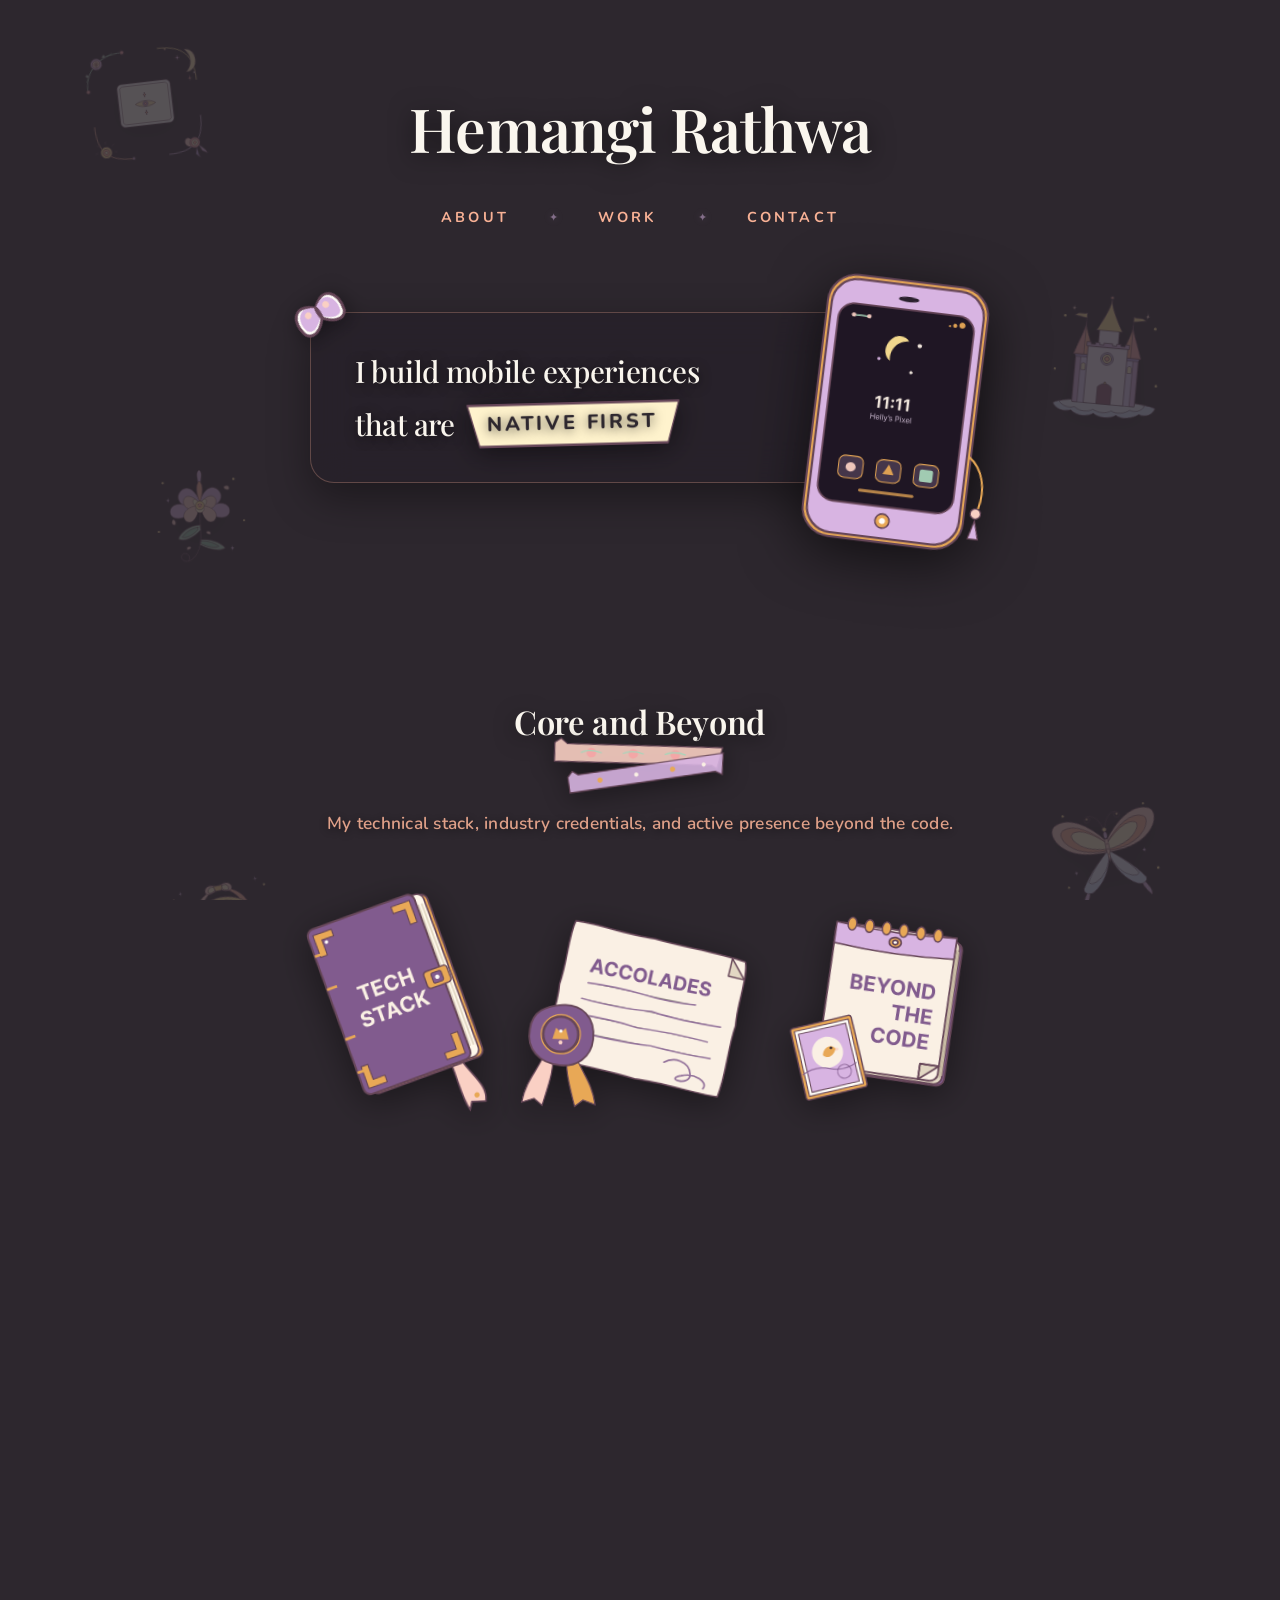
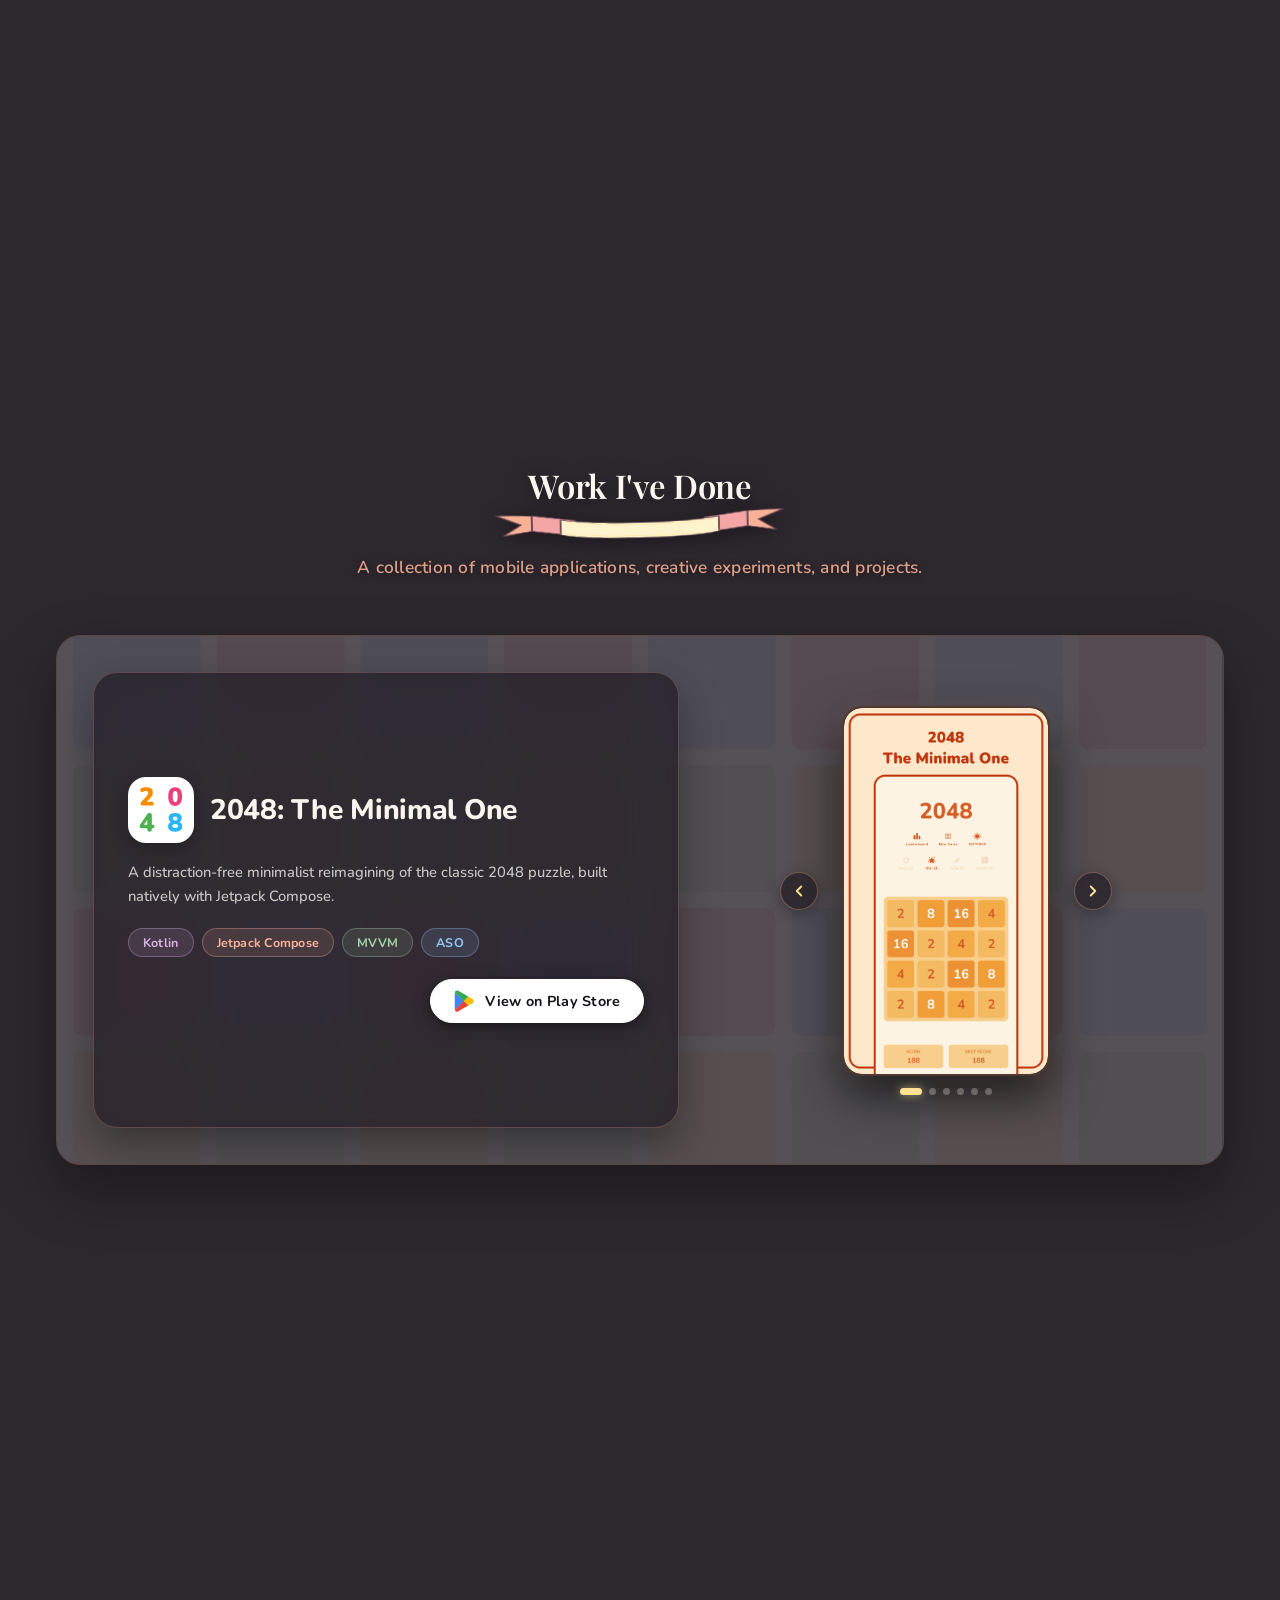
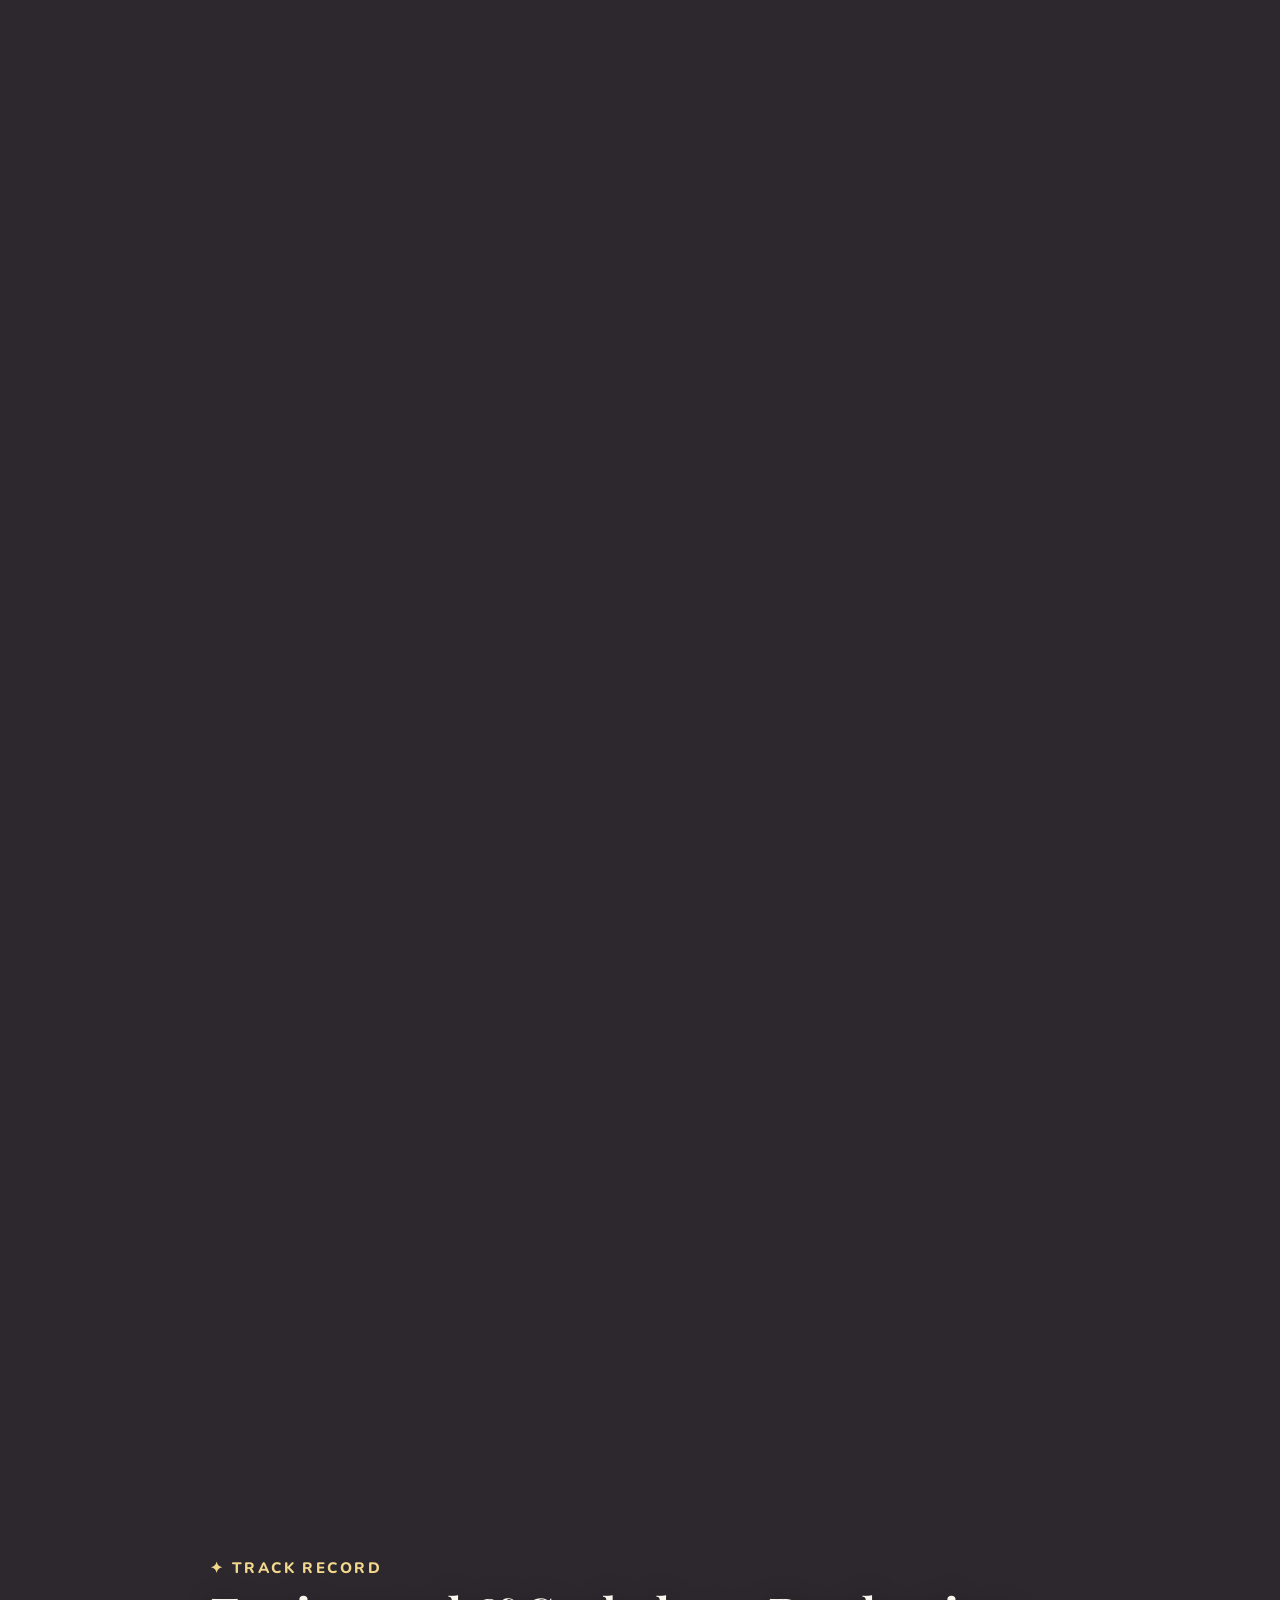
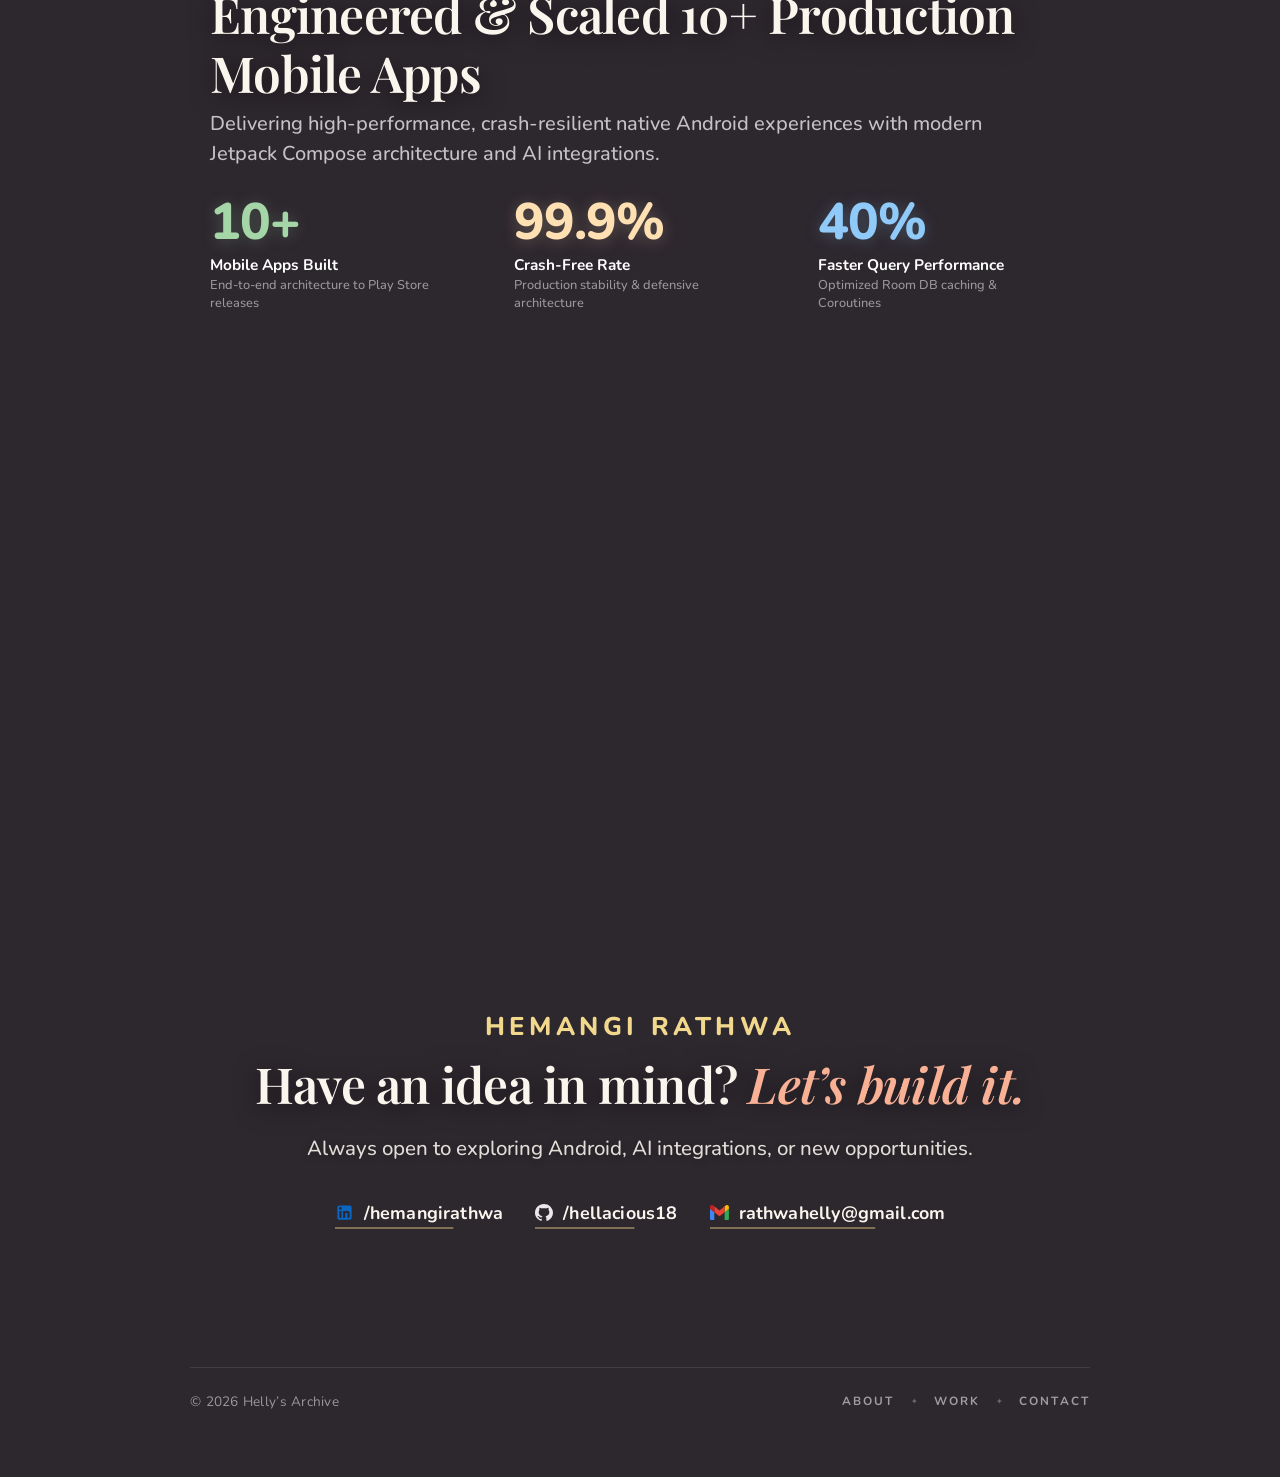
==== commit b79b14c6: "Deploy minified & obfuscated portfolio build (2026-09-30T01:02:15.231Z)" ====
--- a/portfolio/index.html
+++ b/portfolio/index.html
@@ -1 +1 @@
-<!doctype html><html lang="en"><head><meta charset="UTF-8"><meta name="viewport" content="width=device-width,initial-scale=1"><title>Helly's Archive</title><meta name="description" content="Helly's Archive - Personal interactive portfolio with dynamic aesthetic elements"><link rel="icon" type="image/svg+xml" href="assets/kid_star_24dp_E3E3E3_FILL1_wght400_GRAD0_opsz24.svg"><link rel="preconnect" href="https://fonts.googleapis.com"><link rel="preconnect" href="https://fonts.gstatic.com" crossorigin><link href="https://fonts.googleapis.com/css2?family=Nunito:ital,wght@0,400;0,500;0,600;0,700;0,800;1,400;1,600&family=Playfair+Display:ital,wght@0,400;0,600;0,700;1,400;1,600&display=swap" rel="stylesheet"><link rel="stylesheet" href="style.css"></head><body><div id="custom-cursor" class="custom-cursor" aria-hidden="true"><img src="assets/arrow2.svg" alt="cursor"></div><div id="stickers-container" class="stickers-container" aria-label="Decorative floating illustrations"></div><main id="app"><div class="content-wrapper"><section class="hero-section"><h1 class="hero-title"><span class="title-full">Hemangi Rathwa</span> <span class="title-short">Hemangi R.</span></h1><nav class="hero-nav" aria-label="Main Navigation"><a href="#about" class="nav-link">ABOUT</a> <span class="nav-divider" aria-hidden="true">✦</span> <a href="#work" class="nav-link">WORK</a> <span class="nav-divider" aria-hidden="true">✦</span> <a href="#contact" class="nav-link">CONTACT</a></nav></section><section id="about" class="about-card-section" aria-label="About Me"><div class="about-card"><div class="card-corner-bow corner-top-left" aria-hidden="true"><img src="assets/bow.svg" alt="little bow sticker" class="bow-sticker"></div><p class="about-text"><span class="about-line-1">I build mobile experiences</span> <span class="about-line-2">that are <span class="highlight-badge"><img src="assets/highlight.svg" class="highlight-bg" alt="" aria-hidden="true"> <span id="rotating-keyword" class="highlight-word">SEAMLESS</span></span></span></p><div class="card-corner-sticker corner-bottom-right" aria-hidden="true"><img src="assets/pixel.svg" alt="pixel phone sticker" class="pixel-sticker"></div></div></section><section id="arsenal" class="arsenal-section" aria-label="Core and Beyond"><div class="arsenal-sticky-frame"><div class="section-heading-wrapper"><h2 class="section-title">Core and Beyond</h2><div class="washi-tape-accent" aria-hidden="true"><img src="assets/washi.svg" alt="washi tape" class="washi-tape-img"></div></div><p class="section-subtitle">My technical stack, industry credentials, and active presence beyond the code.</p><div class="arsenal-stage-layout"><div class="arsenal-cards-container"><div class="arsenal-card card-tech-stack" aria-label="Tech Stack illustration card"><img src="assets/card1.svg" alt="Tech Stack illustration card" class="card-svg" draggable="false"></div><div class="arsenal-card card-accomplished" aria-label="Accomplished notes illustration card"><img src="assets/card2.svg" alt="Accomplished notes illustration card" class="card-svg" draggable="false"></div><div class="arsenal-card card-beyond" aria-label="Beyond The Code illustration card"><img src="assets/card3.svg" alt="Beyond The Code illustration card" class="card-svg" draggable="false"></div></div><div id="arsenal-showcase" class="arsenal-showcase-stage" aria-label="Technical skills, certificates, and beyond photos showcase"><div id="showcase-logos" class="showcase-layer showcase-logos-layer"></div><div id="showcase-certs" class="showcase-layer showcase-certs-layer"></div><div id="showcase-photos" class="showcase-layer showcase-photos-layer"></div></div></div></div></section><section id="work" class="work-section" aria-label="Work I've Done"><div class="work-heading-wrapper"><h2 class="section-title">Work I've Done</h2><div class="work-badge-accent" aria-hidden="true"><img src="assets/badge.svg" alt="badge accent" class="badge-accent-img"></div></div><p class="section-subtitle">A collection of mobile applications, creative experiments, and projects.</p><div class="work-showcase-stage" id="work-showcase-stage"><div class="work-sticky-viewport"><div class="work-bg-morph-container" aria-hidden="true"><div class="work-bg-card bg-2048" id="work-bg-2048"><img src="assets/app_screenshots/minimal_one/Background.svg" alt="" class="project-card-bg-img" draggable="false"></div><div class="work-bg-card bg-cashe" id="work-bg-cashe"><img src="assets/app_screenshots/cashe/Background.svg" alt="" class="project-card-bg-img" draggable="false"></div></div><div class="work-cards-track"><article class="project-card project-card-2048" id="project-card-2048" aria-label="2048: The Minimal One mobile application"><div class="project-info-side"><div class="project-header-group"><div class="project-app-icon-wrapper"><img src="assets/app_screenshots/minimal_one/app_icon_2048.svg" alt="2048: The Minimal One App Icon" class="project-app-icon" width="68" height="68"></div><div class="project-title-group"><h3 class="project-title">2048: The Minimal One</h3></div></div><p class="project-description">A distraction-free minimalist reimagining of the classic 2048 puzzle, built natively with Jetpack Compose.</p><div class="project-tech-stack"><span class="tech-tag tag-pink">Kotlin</span> <span class="tech-tag tag-peach">Jetpack Compose</span> <span class="tech-tag tag-green">MVVM</span> <span class="tech-tag tag-blue">ASO</span></div><div class="project-actions-row"><a href="https://play.google.com/store/apps/details?id=com.hellacious.game2048" target="_blank" rel="noopener noreferrer" class="project-play-btn" aria-label="View 2048: The Minimal One on Google Play Store"><img src="assets/company_logo/google-play-hero.svg" alt="Google Play icon" class="play-logo-img"> <span>View on Play Store</span></a></div></div><div class="project-frame-slot slot-right" aria-hidden="true"></div></article><article class="project-card project-card-cashe" id="project-card-cashe" aria-label="Cashé personal finance application"><div class="project-frame-slot slot-left" aria-hidden="true"></div><div class="project-info-side info-cashe"><div class="project-header-group"><div class="project-app-icon-wrapper"><img src="assets/app_screenshots/cashe/app_icon.png" alt="Cashé App Icon" class="project-app-icon" width="68" height="68"></div><div class="project-title-group"><h3 class="project-title">Cashé</h3></div></div><p class="project-description">Cashé is a secure, offline-first personal finance manager for Android built with Jetpack Compose, featuring encrypted local storage and advanced financial insights.</p><div class="project-tech-stack"><span class="tech-tag tag-onyx">Kotlin</span> <span class="tech-tag tag-emerald">Jetpack Compose</span> <span class="tech-tag tag-teal">Room Database</span> <span class="tech-tag tag-mint">Coroutines</span></div><div class="project-actions-row"><a href="https://github.com/hellacious18/cashe" target="_blank" rel="noopener noreferrer" class="project-play-btn btn-cashe" aria-label="Find Cashé on GitHub"><img src="assets/logo/GitHub_Invertocat_Black.svg" alt="GitHub icon" class="play-logo-img gh-logo-img"> <span>Find on GitHub</span></a></div></div></article></div><div class="shared-phone-stage" id="shared-phone-stage"><div class="device-showcase-wrapper"><button type="button" class="device-arrow-btn arrow-prev" id="device-btn-prev" aria-label="Previous screenshot"><svg viewBox="0 0 24 24" width="18" height="18" fill="none" stroke="currentColor" stroke-width="2.5" stroke-linecap="round" stroke-linejoin="round"><polyline points="15 18 9 12 15 6"></polyline></svg></button><div class="phone-device-mockup" id="shared-phone-device"><div class="phone-screen-container is-visible" id="gallery-2048" tabindex="0" role="region" aria-label="2048 screenshots slider"><div class="phone-screens-track"><div class="phone-slide"><img src="assets/app_screenshots/minimal_one/ss1.png" alt="2048 Screenshot 1" class="phone-screenshot-img" loading="lazy"></div><div class="phone-slide"><img src="assets/app_screenshots/minimal_one/ss2.png" alt="2048 Screenshot 2" class="phone-screenshot-img" loading="lazy"></div><div class="phone-slide"><img src="assets/app_screenshots/minimal_one/ss3.png" alt="2048 Screenshot 3" class="phone-screenshot-img" loading="lazy"></div><div class="phone-slide"><img src="assets/app_screenshots/minimal_one/ss4.png" alt="2048 Screenshot 4" class="phone-screenshot-img" loading="lazy"></div><div class="phone-slide"><img src="assets/app_screenshots/minimal_one/ss5.png" alt="2048 Screenshot 5" class="phone-screenshot-img" loading="lazy"></div><div class="phone-slide"><img src="assets/app_screenshots/minimal_one/ss6.png" alt="2048 Screenshot 6" class="phone-screenshot-img" loading="lazy"></div></div></div><div class="phone-screen-container" id="gallery-cashe" tabindex="0" role="region" aria-label="Cashé screenshots slider"><div class="phone-screens-track"><div class="phone-slide"><img src="assets/app_screenshots/cashe/1.png" alt="Cashé Screenshot 1" class="phone-screenshot-img" loading="lazy"></div><div class="phone-slide"><img src="assets/app_screenshots/cashe/2.png" alt="Cashé Screenshot 2" class="phone-screenshot-img" loading="lazy"></div><div class="phone-slide"><img src="assets/app_screenshots/cashe/3.png" alt="Cashé Screenshot 3" class="phone-screenshot-img" loading="lazy"></div><div class="phone-slide"><img src="assets/app_screenshots/cashe/4.png" alt="Cashé Screenshot 4" class="phone-screenshot-img" loading="lazy"></div><div class="phone-slide"><img src="assets/app_screenshots/cashe/5.png" alt="Cashé Screenshot 5" class="phone-screenshot-img" loading="lazy"></div><div class="phone-slide"><img src="assets/app_screenshots/cashe/6.png" alt="Cashé Screenshot 6" class="phone-screenshot-img" loading="lazy"></div></div></div></div><button type="button" class="device-arrow-btn arrow-next" id="device-btn-next" aria-label="Next screenshot"><svg viewBox="0 0 24 24" width="18" height="18" fill="none" stroke="currentColor" stroke-width="2.5" stroke-linecap="round" stroke-linejoin="round"><polyline points="9 18 15 12 9 6"></polyline></svg></button></div><div class="phone-pagination-dots" id="phone-pagination-dots" aria-hidden="true"><span class="p-dot is-active" data-index="0"></span> <span class="p-dot" data-index="1"></span> <span class="p-dot" data-index="2"></span> <span class="p-dot" data-index="3"></span> <span class="p-dot" data-index="4"></span> <span class="p-dot" data-index="5"></span></div></div></div></div></section><section class="experience-highlight-section" aria-label="Mobile Engineering Impact"><div class="experience-sticky-frame"><div class="experience-highlight-content"><div class="exp-header-group"><span class="exp-badge">✦ TRACK RECORD</span><h3 class="exp-headline">Engineered & Scaled 10+ Production Mobile Apps</h3><p class="exp-subtitle">Delivering high-performance, crash-resilient native Android experiences with modern Jetpack Compose architecture and AI integrations.</p></div><div class="exp-stats-list"><div class="exp-stat-item"><span class="exp-stat-num">10+</span><div class="exp-stat-info"><span class="exp-stat-title">Mobile Apps Built</span> <span class="exp-stat-desc">End-to-end architecture to Play Store releases</span></div></div><div class="exp-stat-item"><span class="exp-stat-num">99.9%</span><div class="exp-stat-info"><span class="exp-stat-title">Crash-Free Rate</span> <span class="exp-stat-desc">Production stability & defensive architecture</span></div></div><div class="exp-stat-item"><span class="exp-stat-num">40%</span><div class="exp-stat-info"><span class="exp-stat-title">Faster Query Performance</span> <span class="exp-stat-desc">Optimized Room DB caching & Coroutines</span></div></div></div></div></div></section><section id="contact" class="contact-section" aria-label="Contact Hemangi Rathwa"><div class="contact-content"><div class="contact-header"><span class="contact-name">Hemangi Rathwa</span><h2 class="contact-headline">Have an idea in mind? <span class="contact-highlight">Let’s build it.</span></h2></div><p class="contact-subtext">Always open to exploring Android, AI integrations, or new opportunities.</p><div class="contact-links-list"><a href="https://www.linkedin.com/in/hemangirathwa/" target="_blank" rel="noopener noreferrer" class="contact-link" aria-label="Connect with Hemangi Rathwa on LinkedIn"><svg class="contact-link-icon" viewBox="0 0 24 24" width="19" height="19" fill="#0A66C2" aria-hidden="true"><path d="M19 3a2 2 0 0 1 2 2v14a2 2 0 0 1-2 2H5a2 2 0 0 1-2-2V5a2 2 0 0 1 2-2h14m-.5 15.5v-5.3a3.26 3.26 0 0 0-3.26-3.26c-.85 0-1.84.52-2.28 1.3v-1.11h-2.79v8.37h2.79v-4.93c0-.77.62-1.4 1.39-1.4a1.4 1.4 0 0 1 1.4 1.4v4.93h2.75M6.88 8.56a1.68 1.68 0 0 0 1.68-1.68c0-.93-.75-1.69-1.68-1.69a1.69 1.69 0 0 0-1.69 1.69c0 .93.76 1.68 1.69 1.68m1.39 9.94v-8.37H5.5v8.37h2.77z"/></svg> <span class="contact-link-text">/hemangirathwa</span> </a><a href="https://github.com/hellacious18" target="_blank" rel="noopener noreferrer" class="contact-link" aria-label="View Hemangi Rathwa's GitHub profile"><img src="assets/logo/GitHub_Invertocat_Black.svg" alt="GitHub icon" class="contact-link-icon gh-contact-logo" width="18" height="18"> <span class="contact-link-text">/hellacious18</span> </a><button type="button" class="contact-link contact-copy-btn" id="copy-email-btn" data-email="rathwahelly@gmail.com" aria-label="Copy email address rathwahelly@gmail.com to clipboard"><img src="assets/logo/Gmail_Logo.svg" alt="Gmail logo" class="contact-link-icon gmail-logo" width="19" height="15"> <span class="contact-link-text">rathwahelly@gmail.com</span> <span class="copy-tooltip" id="copy-tooltip" aria-hidden="true">Copied! ✨</span></button></div></div><footer class="site-footer"><p class="footer-copyright">© 2026 Helly’s Archive</p><nav class="footer-nav" aria-label="Footer Navigation"><a href="#about" class="nav-link">ABOUT</a> <span class="nav-divider" aria-hidden="true">✦</span> <a href="#work" class="nav-link">WORK</a> <span class="nav-divider" aria-hidden="true">✦</span> <a href="#contact" class="nav-link">CONTACT</a></nav></footer></section></div></main><script src="script.js"></script></body></html>+<!doctype html><html lang="en"><head><meta charset="UTF-8"><meta name="viewport" content="width=device-width,initial-scale=1"><title>Helly's Archive</title><meta name="description" content="Helly's Archive - Personal interactive portfolio with dynamic aesthetic elements"><link rel="icon" type="image/svg+xml" href="assets/kid_star_24dp_E3E3E3_FILL1_wght400_GRAD0_opsz24.svg"><link rel="preconnect" href="https://fonts.googleapis.com"><link rel="preconnect" href="https://fonts.gstatic.com" crossorigin><link href="https://fonts.googleapis.com/css2?family=Nunito:ital,wght@0,400;0,500;0,600;0,700;0,800;1,400;1,600&family=Playfair+Display:ital,wght@0,400;0,600;0,700;1,400;1,600&display=swap" rel="stylesheet"><link rel="stylesheet" href="style.css?v=1790730133841"></head><body><div id="custom-cursor" class="custom-cursor" aria-hidden="true"><img src="assets/arrow2.svg" alt="cursor"></div><div id="stickers-container" class="stickers-container" aria-label="Decorative floating illustrations"></div><main id="app"><div class="content-wrapper"><section class="hero-section"><h1 class="hero-title"><span class="title-full">Hemangi Rathwa</span> <span class="title-short">Hemangi R.</span></h1><nav class="hero-nav" aria-label="Main Navigation"><a href="#about" class="nav-link">ABOUT</a> <span class="nav-divider" aria-hidden="true">✦</span> <a href="#work" class="nav-link">WORK</a> <span class="nav-divider" aria-hidden="true">✦</span> <a href="#contact" class="nav-link">CONTACT</a></nav></section><section id="about" class="about-card-section" aria-label="About Me"><div class="about-card"><div class="card-corner-bow corner-top-left" aria-hidden="true"><img src="assets/bow.svg" alt="little bow sticker" class="bow-sticker"></div><p class="about-text"><span class="about-line-1">I build mobile experiences</span> <span class="about-line-2">that are <span class="highlight-badge"><img src="assets/highlight.svg" class="highlight-bg" alt="" aria-hidden="true"> <span id="rotating-keyword" class="highlight-word">SEAMLESS</span></span></span></p><div class="card-corner-sticker corner-bottom-right" aria-hidden="true"><img src="assets/pixel.svg" alt="pixel phone sticker" class="pixel-sticker"></div></div></section><section id="arsenal" class="arsenal-section" aria-label="Core and Beyond"><div class="arsenal-sticky-frame"><div class="section-heading-wrapper"><h2 class="section-title">Core and Beyond</h2><div class="washi-tape-accent" aria-hidden="true"><img src="assets/washi.svg" alt="washi tape" class="washi-tape-img"></div></div><p class="section-subtitle">My technical stack, industry credentials, and active presence beyond the code.</p><div class="arsenal-stage-layout"><div class="arsenal-cards-container"><div class="arsenal-card card-tech-stack" aria-label="Tech Stack illustration card"><img src="assets/card1.svg" alt="Tech Stack illustration card" class="card-svg" draggable="false"></div><div class="arsenal-card card-accomplished" aria-label="Accomplished notes illustration card"><img src="assets/card2.svg" alt="Accomplished notes illustration card" class="card-svg" draggable="false"></div><div class="arsenal-card card-beyond" aria-label="Beyond The Code illustration card"><img src="assets/card3.svg" alt="Beyond The Code illustration card" class="card-svg" draggable="false"></div></div><div id="arsenal-showcase" class="arsenal-showcase-stage" aria-label="Technical skills, certificates, and beyond photos showcase"><div id="showcase-logos" class="showcase-layer showcase-logos-layer"></div><div id="showcase-certs" class="showcase-layer showcase-certs-layer"></div><div id="showcase-photos" class="showcase-layer showcase-photos-layer"></div></div></div></div></section><section id="work" class="work-section" aria-label="Work I've Done"><div class="work-heading-wrapper"><h2 class="section-title">Work I've Done</h2><div class="work-badge-accent" aria-hidden="true"><img src="assets/badge.svg" alt="badge accent" class="badge-accent-img"></div></div><p class="section-subtitle">A collection of mobile applications, creative experiments, and projects.</p><div class="work-showcase-stage" id="work-showcase-stage"><div class="work-sticky-viewport"><div class="work-bg-morph-container" aria-hidden="true"><div class="work-bg-card bg-2048" id="work-bg-2048"><img src="assets/app_screenshots/minimal_one/Background.svg" alt="" class="project-card-bg-img" draggable="false"></div><div class="work-bg-card bg-cashe" id="work-bg-cashe"><img src="assets/app_screenshots/cashe/Background.svg" alt="" class="project-card-bg-img" draggable="false"></div></div><div class="work-cards-track"><article class="project-card project-card-2048" id="project-card-2048" aria-label="2048: The Minimal One mobile application"><div class="project-info-side"><div class="project-header-group"><div class="project-app-icon-wrapper"><img src="assets/app_screenshots/minimal_one/app_icon_2048.svg" alt="2048: The Minimal One App Icon" class="project-app-icon" width="68" height="68"></div><div class="project-title-group"><h3 class="project-title">2048: The Minimal One</h3></div></div><p class="project-description">A distraction-free minimalist reimagining of the classic 2048 puzzle, built natively with Jetpack Compose.</p><div class="project-tech-stack"><span class="tech-tag tag-pink">Kotlin</span> <span class="tech-tag tag-peach">Jetpack Compose</span> <span class="tech-tag tag-green">MVVM</span> <span class="tech-tag tag-blue">ASO</span></div><div class="project-actions-row"><a href="https://play.google.com/store/apps/details?id=com.hellacious.game2048" target="_blank" rel="noopener noreferrer" class="project-play-btn" aria-label="View 2048: The Minimal One on Google Play Store"><img src="assets/company_logo/google-play-hero.svg" alt="Google Play icon" class="play-logo-img"> <span>View on Play Store</span></a></div></div><div class="project-frame-slot slot-right" aria-hidden="true"></div></article><article class="project-card project-card-cashe" id="project-card-cashe" aria-label="Cashé personal finance application"><div class="project-frame-slot slot-left" aria-hidden="true"></div><div class="project-info-side info-cashe"><div class="project-header-group"><div class="project-app-icon-wrapper"><img src="assets/app_screenshots/cashe/app_icon.png" alt="Cashé App Icon" class="project-app-icon" width="68" height="68"></div><div class="project-title-group"><h3 class="project-title">Cashé</h3></div></div><p class="project-description">Cashé is a secure, offline-first personal finance manager for Android built with Jetpack Compose, featuring encrypted local storage and advanced financial insights.</p><div class="project-tech-stack"><span class="tech-tag tag-onyx">Kotlin</span> <span class="tech-tag tag-emerald">Jetpack Compose</span> <span class="tech-tag tag-teal">Room Database</span> <span class="tech-tag tag-mint">Coroutines</span></div><div class="project-actions-row"><a href="https://github.com/hellacious18/cashe" target="_blank" rel="noopener noreferrer" class="project-play-btn btn-cashe" aria-label="Find Cashé on GitHub"><img src="assets/logo/GitHub_Invertocat_Black.svg" alt="GitHub icon" class="play-logo-img gh-logo-img"> <span>Find on GitHub</span></a></div></div></article></div><div class="shared-phone-stage" id="shared-phone-stage"><div class="device-showcase-wrapper"><button type="button" class="device-arrow-btn arrow-prev" id="device-btn-prev" aria-label="Previous screenshot"><svg viewBox="0 0 24 24" width="18" height="18" fill="none" stroke="currentColor" stroke-width="2.5" stroke-linecap="round" stroke-linejoin="round"><polyline points="15 18 9 12 15 6"></polyline></svg></button><div class="phone-device-mockup" id="shared-phone-device"><div class="phone-screen-container is-visible" id="gallery-2048" tabindex="0" role="region" aria-label="2048 screenshots slider"><div class="phone-screens-track"><div class="phone-slide"><img src="assets/app_screenshots/minimal_one/ss1.png" alt="2048 Screenshot 1" class="phone-screenshot-img" loading="lazy"></div><div class="phone-slide"><img src="assets/app_screenshots/minimal_one/ss2.png" alt="2048 Screenshot 2" class="phone-screenshot-img" loading="lazy"></div><div class="phone-slide"><img src="assets/app_screenshots/minimal_one/ss3.png" alt="2048 Screenshot 3" class="phone-screenshot-img" loading="lazy"></div><div class="phone-slide"><img src="assets/app_screenshots/minimal_one/ss4.png" alt="2048 Screenshot 4" class="phone-screenshot-img" loading="lazy"></div><div class="phone-slide"><img src="assets/app_screenshots/minimal_one/ss5.png" alt="2048 Screenshot 5" class="phone-screenshot-img" loading="lazy"></div><div class="phone-slide"><img src="assets/app_screenshots/minimal_one/ss6.png" alt="2048 Screenshot 6" class="phone-screenshot-img" loading="lazy"></div></div></div><div class="phone-screen-container" id="gallery-cashe" tabindex="0" role="region" aria-label="Cashé screenshots slider"><div class="phone-screens-track"><div class="phone-slide"><img src="assets/app_screenshots/cashe/1.png" alt="Cashé Screenshot 1" class="phone-screenshot-img" loading="lazy"></div><div class="phone-slide"><img src="assets/app_screenshots/cashe/2.png" alt="Cashé Screenshot 2" class="phone-screenshot-img" loading="lazy"></div><div class="phone-slide"><img src="assets/app_screenshots/cashe/3.png" alt="Cashé Screenshot 3" class="phone-screenshot-img" loading="lazy"></div><div class="phone-slide"><img src="assets/app_screenshots/cashe/4.png" alt="Cashé Screenshot 4" class="phone-screenshot-img" loading="lazy"></div><div class="phone-slide"><img src="assets/app_screenshots/cashe/5.png" alt="Cashé Screenshot 5" class="phone-screenshot-img" loading="lazy"></div><div class="phone-slide"><img src="assets/app_screenshots/cashe/6.png" alt="Cashé Screenshot 6" class="phone-screenshot-img" loading="lazy"></div></div></div></div><button type="button" class="device-arrow-btn arrow-next" id="device-btn-next" aria-label="Next screenshot"><svg viewBox="0 0 24 24" width="18" height="18" fill="none" stroke="currentColor" stroke-width="2.5" stroke-linecap="round" stroke-linejoin="round"><polyline points="9 18 15 12 9 6"></polyline></svg></button></div><div class="phone-pagination-dots" id="phone-pagination-dots" aria-hidden="true"><span class="p-dot is-active" data-index="0"></span> <span class="p-dot" data-index="1"></span> <span class="p-dot" data-index="2"></span> <span class="p-dot" data-index="3"></span> <span class="p-dot" data-index="4"></span> <span class="p-dot" data-index="5"></span></div></div></div></div></section><section class="experience-highlight-section" aria-label="Mobile Engineering Impact"><div class="experience-sticky-frame"><div class="experience-highlight-content"><div class="exp-header-group"><span class="exp-badge">✦ TRACK RECORD</span><h3 class="exp-headline">Engineered & Scaled 10+ Production Mobile Apps</h3><p class="exp-subtitle">Delivering high-performance, crash-resilient native Android experiences with modern Jetpack Compose architecture and AI integrations.</p></div><div class="exp-stats-list"><div class="exp-stat-item"><span class="exp-stat-num">10+</span><div class="exp-stat-info"><span class="exp-stat-title">Mobile Apps Built</span> <span class="exp-stat-desc">End-to-end architecture to Play Store releases</span></div></div><div class="exp-stat-item"><span class="exp-stat-num">99.9%</span><div class="exp-stat-info"><span class="exp-stat-title">Crash-Free Rate</span> <span class="exp-stat-desc">Production stability & defensive architecture</span></div></div><div class="exp-stat-item"><span class="exp-stat-num">40%</span><div class="exp-stat-info"><span class="exp-stat-title">Faster Query Performance</span> <span class="exp-stat-desc">Optimized Room DB caching & Coroutines</span></div></div></div></div></div></section><section id="contact" class="contact-section" aria-label="Contact Hemangi Rathwa"><div class="contact-content"><div class="contact-header"><span class="contact-name">Hemangi Rathwa</span><h2 class="contact-headline">Have an idea in mind? <span class="contact-highlight">Let’s build it.</span></h2></div><p class="contact-subtext">Always open to exploring Android, AI integrations, or new opportunities.</p><div class="contact-links-list"><a href="https://www.linkedin.com/in/hemangirathwa/" target="_blank" rel="noopener noreferrer" class="contact-link" aria-label="Connect with Hemangi Rathwa on LinkedIn"><svg class="contact-link-icon" viewBox="0 0 24 24" width="19" height="19" fill="#0A66C2" aria-hidden="true"><path d="M19 3a2 2 0 0 1 2 2v14a2 2 0 0 1-2 2H5a2 2 0 0 1-2-2V5a2 2 0 0 1 2-2h14m-.5 15.5v-5.3a3.26 3.26 0 0 0-3.26-3.26c-.85 0-1.84.52-2.28 1.3v-1.11h-2.79v8.37h2.79v-4.93c0-.77.62-1.4 1.39-1.4a1.4 1.4 0 0 1 1.4 1.4v4.93h2.75M6.88 8.56a1.68 1.68 0 0 0 1.68-1.68c0-.93-.75-1.69-1.68-1.69a1.69 1.69 0 0 0-1.69 1.69c0 .93.76 1.68 1.69 1.68m1.39 9.94v-8.37H5.5v8.37h2.77z"/></svg> <span class="contact-link-text">/hemangirathwa</span> </a><a href="https://github.com/hellacious18" target="_blank" rel="noopener noreferrer" class="contact-link" aria-label="View Hemangi Rathwa's GitHub profile"><img src="assets/logo/GitHub_Invertocat_Black.svg" alt="GitHub icon" class="contact-link-icon gh-contact-logo" width="18" height="18"> <span class="contact-link-text">/hellacious18</span> </a><button type="button" class="contact-link contact-copy-btn" id="copy-email-btn" data-email="rathwahelly@gmail.com" aria-label="Copy email address rathwahelly@gmail.com to clipboard"><img src="assets/logo/Gmail_Logo.svg" alt="Gmail logo" class="contact-link-icon gmail-logo" width="19" height="15"> <span class="contact-link-text">rathwahelly@gmail.com</span> <span class="copy-tooltip" id="copy-tooltip" aria-hidden="true">Copied! ✨</span></button></div></div><footer class="site-footer"><p class="footer-copyright">© 2026 Helly’s Archive</p><nav class="footer-nav" aria-label="Footer Navigation"><a href="#about" class="nav-link">ABOUT</a> <span class="nav-divider" aria-hidden="true">✦</span> <a href="#work" class="nav-link">WORK</a> <span class="nav-divider" aria-hidden="true">✦</span> <a href="#contact" class="nav-link">CONTACT</a></nav></footer></section></div></main><script src="script.js?v=1790730133841"></script></body></html>
--- a/portfolio/style.css
+++ b/portfolio/style.css
@@ -1 +1 @@
-:root{--bg-color:#2D272E;--text-primary:#FAF6EE;--text-secondary:rgba(250, 246, 238, 0.78);--text-muted:rgba(250, 246, 238, 0.55);--pastel-yellow:#FDE293;--pastel-orange:#F8B195;--pastel-purple:#D8B4E2;--pastel-green:#A5D6A7;--pastel-blue:#90CAF9;--font-heading:'Playfair Display',Georgia,serif;--font-body:'Nunito',-apple-system,BlinkMacSystemFont,'Segoe UI',Roboto,sans-serif;--font-label:'Nunito',-apple-system,BlinkMacSystemFont,'Segoe UI',Roboto,sans-serif;--font-nunito:'Nunito',-apple-system,BlinkMacSystemFont,'Segoe UI',Roboto,sans-serif;--font-serif:var(--font-heading);--font-sans:var(--font-body);--screen-margin:12px}*,::after,::before{box-sizing:border-box;margin:0;padding:0}html{width:100%;min-height:100vh;background-color:var(--bg-color);color:var(--text-primary);font-family:var(--font-body);-webkit-font-smoothing:antialiased;-moz-osx-font-smoothing:grayscale;overflow-x:clip;scroll-behavior:smooth}body{width:100%;min-height:100vh;padding:var(--screen-margin);position:relative;overflow-x:clip;cursor:none;font-family:var(--font-body)}*,.sticker-item,a,button{cursor:none!important}h1,h2,h3,h4,h5,h6{font-family:var(--font-heading)}.nav-link{font-family:var(--font-nunito);font-size:clamp(.75rem, 1.3vw, .86rem);font-weight:700;letter-spacing:.2em;text-transform:uppercase}.custom-cursor{position:fixed;top:0;left:0;width:36px;height:36px;pointer-events:none;z-index:10000;transform:translate3d(-50%,-50%,0);transition:opacity .2s;filter:none;opacity:0;will-change:transform}.custom-cursor.visible{opacity:1}.custom-cursor img{width:180%;height:180%;display:block}.stickers-container{position:fixed;inset:0;width:100vw;height:100vh;pointer-events:none;z-index:10;overflow:hidden;transition:opacity .4s}.stickers-border-track{position:absolute;top:0;width:50vw;height:100%;will-change:transform;pointer-events:none}.stickers-border-track.track-left{left:0}.stickers-border-track.track-right{right:0}.sticker-item{position:absolute;user-select:none;cursor:pointer;opacity:0;transform:translate(var(--start-x,0),var(--start-y,0)) rotate(var(--start-rot,0deg)) scale(.3);filter:drop-shadow(0 6px 14px rgba(0, 0, 0, .25));transition:opacity .8s cubic-bezier(.16, 1, .3, 1),transform 1.15s cubic-bezier(.16, 1, .3, 1),filter .3s;will-change:transform,opacity;pointer-events:auto}.sticker-item.loaded{opacity:.2;transform:translate(0,0) rotate(var(--rot,0deg)) scale(1)}.sticker-item.loaded:hover{opacity:.95;filter:drop-shadow(0 0 14px rgba(253, 226, 147, .95)) drop-shadow(0 0 24px rgba(248, 177, 149, .8));transform:translate(0,-4px) rotate(calc(var(--rot,0deg) + 4deg)) scale(1.15);transition:opacity .3s,transform .25s cubic-bezier(.34, 1.56, .64, 1),filter .3s;z-index:50}.sticker-inner{width:100%;height:100%;display:flex;align-items:center;justify-content:center}.sticker-item img,.sticker-item svg{width:100%;height:100%;display:block;object-fit:contain;pointer-events:none}@keyframes subtleFloat{0%,100%{transform:translateY(0)}50%{transform:translateY(-8px)}}.floating{animation:4s ease-in-out infinite both subtleFloat}#app{position:relative;width:100%;min-height:calc(100vh - (var(--screen-margin) * 2));padding:0 24px;display:flex;flex-direction:column;z-index:20;pointer-events:none}.content-wrapper{width:100%;max-width:1200px;margin:0 auto;pointer-events:none}.hero-section{display:flex;flex-direction:column;align-items:center;justify-content:flex-start;text-align:center;min-height:auto;padding-top:clamp(40px,9vh,95px);padding-bottom:clamp(20px,4vh,40px);padding-left:20px;padding-right:20px;position:relative;z-index:25;pointer-events:none}.hero-title{font-family:var(--font-heading);font-size:clamp(2.1rem, 5.2vw, 3.8rem);font-weight:600;line-height:1.15;letter-spacing:-.015em;color:var(--text-primary);margin-bottom:0;text-shadow:0 4px 24px rgba(0,0,0,.55);max-width:800px;pointer-events:none;user-select:none}.title-full{display:inline}.title-short{display:none}.hero-nav{display:flex;align-items:center;justify-content:center;gap:clamp(16px,3.8vw,32px);margin-top:clamp(28px,4.5vh,52px);position:relative;z-index:30;pointer-events:none}.hero-nav .nav-link{font-family:var(--font-nunito);font-size:clamp(.75rem, 1.4vw, .9rem);font-weight:700;letter-spacing:.22em;text-transform:uppercase;color:var(--pastel-orange);text-decoration:none;padding:4px 2px;background:0 0;border:none;position:relative;transition:color .3s,text-shadow .3s,transform .25s;display:inline-block;pointer-events:auto}.hero-nav .nav-link::after{content:'';position:absolute;left:0;bottom:0;width:100%;height:1px;background:linear-gradient(90deg,transparent,var(--pastel-yellow),transparent);transform:scaleX(0);transform-origin:center;transition:transform .3s cubic-bezier(.34, 1.56, .64, 1);opacity:.8}.hero-nav .nav-link:hover{color:var(--pastel-yellow);text-shadow:0 0 12px rgba(253,226,147,.6),0 0 24px rgba(248,177,149,.4);transform:translateY(-1px)}.hero-nav .nav-link:hover::after{transform:scaleX(1)}.hero-nav .nav-divider{color:var(--pastel-purple);font-size:.7rem;opacity:.5;user-select:none;cursor:default;pointer-events:auto;padding:4px 6px;display:inline-block;transition:transform .3s cubic-bezier(.34, 1.56, .64, 1),filter .3s,opacity .3s,color .3s,text-shadow .3s;filter:drop-shadow(0 0 4px rgba(216, 180, 226, .4))}.hero-nav .nav-divider:hover{opacity:1;color:var(--pastel-yellow);filter:drop-shadow(0 0 8px #D8B4E2) drop-shadow(0 0 20px rgba(216, 180, 226, .95));text-shadow:0 0 10px rgba(216,180,226,.9),0 0 20px rgba(253,226,147,.6);transform:translateY(-1px) scale(1.4) rotate(15deg)}.about-card-section{width:100%;display:flex;justify-content:center;margin-top:clamp(32px,5vh,56px);margin-bottom:0;padding:0 12px;position:relative;z-index:25;pointer-events:none}.about-card{position:relative;width:100%;max-width:660px;background:rgba(38,32,40,.65);backdrop-filter:blur(20px);-webkit-backdrop-filter:blur(20px);border:1px solid rgba(248,177,149,.28);border-radius:24px;box-shadow:0 16px 40px rgba(0,0,0,.35);padding:clamp(24px,4.5vw,36px) clamp(28px,5.2vw,44px);pointer-events:auto}.about-text{font-family:var(--font-heading);font-size:clamp(1.25rem, 2.8vw, 1.85rem);font-weight:500;line-height:1.5;letter-spacing:-.01em;color:var(--text-primary);text-align:left;position:relative;z-index:2;text-shadow:0 2px 12px rgba(0,0,0,.65);display:flex;flex-direction:column;align-items:flex-start;gap:8px}.about-line-1{display:block}.about-line-2{display:inline-flex;align-items:center;flex-wrap:wrap;gap:12px}.highlight-badge{position:relative;display:inline-flex;align-items:center;justify-content:center;padding:6px 22px 8px 20px;vertical-align:middle;transform:rotate(-1.5deg);transition:transform .32s cubic-bezier(.34, 1.56, .64, 1),opacity .26s,filter .3s;filter:drop-shadow(0 4px 14px rgba(0, 0, 0, .5))}.highlight-badge:hover{filter:drop-shadow(0 0 8px rgba(253, 226, 147, .85)) drop-shadow(0 0 20px rgba(248, 177, 149, .7));transform:rotate(-.5deg) scale(1.05)}.highlight-bg{position:absolute;top:0;left:0;width:100%;height:100%;pointer-events:none;z-index:1;display:block;object-fit:fill}.highlight-word{position:relative;z-index:2;font-family:var(--font-nunito);font-size:clamp(.95rem, 1.85vw, 1.25rem);font-weight:800;letter-spacing:.14em;text-transform:uppercase;color:#2d272e;white-space:nowrap;display:inline-block;user-select:none}.highlight-badge.transitioning{opacity:0;transform:rotate(-1.5deg) translateY(-6px) scale(.92)}.card-corner-sticker{position:absolute;bottom:clamp(-108px,-13.5vw,-80px);right:clamp(-52px,-6.5vw,-36px);width:clamp(180px,27vw,255px);height:clamp(230px,34.5vw,326px);z-index:5;cursor:default;filter:drop-shadow(0 14px 28px rgba(0, 0, 0, .6));transform:rotate(7deg);transition:transform .35s cubic-bezier(.34, 1.56, .64, 1),filter .3s}.card-corner-sticker img{width:100%;height:100%;display:block;object-fit:contain;pointer-events:none}.card-corner-sticker:hover{filter:drop-shadow(0 16px 32px rgba(0, 0, 0, .65)) drop-shadow(0 0 8px rgba(216, 180, 226, .25));transform:translateY(-3px) scale(1.02) rotate(5deg)}.card-corner-bow{position:absolute;top:-18px;left:-18px;width:clamp(40px,5.2vw,54px);height:auto;aspect-ratio:47/34;z-index:5;cursor:default;filter:drop-shadow(0 4px 10px rgba(0, 0, 0, .4));transform:rotate(-45deg);transition:transform .35s cubic-bezier(.34, 1.56, .64, 1),filter .3s}.card-corner-bow img{width:100%;height:100%;display:block;object-fit:contain;pointer-events:none}.card-corner-bow:hover{filter:drop-shadow(0 6px 14px rgba(0, 0, 0, .5)) drop-shadow(0 0 10px rgba(216, 180, 226, .4));transform:translateY(-2px) scale(1.08) rotate(-40deg)}.arsenal-section{width:100%;height:350vh;margin-top:0;position:relative;z-index:25;pointer-events:none}.arsenal-sticky-frame{position:sticky;top:0;left:0;width:100%;height:100vh;display:flex;flex-direction:column;align-items:center;justify-content:center;padding:0 16px;pointer-events:none;box-sizing:border-box}.section-heading-wrapper{position:relative;display:inline-flex;flex-direction:column;align-items:center;pointer-events:auto;cursor:default;transform:translate3d(0,calc(var(--stack-progress,0) * -380px),0);transition:transform .15s ease-out;will-change:transform}.section-title{font-family:var(--font-heading);font-size:clamp(1.4rem, 3vw, 2.05rem);font-weight:600;line-height:1.25;letter-spacing:-.01em;color:var(--text-primary);text-align:center;margin:0;padding:0;position:relative;z-index:2;text-shadow:0 4px 20px rgba(0,0,0,.55)}.washi-tape-accent{position:relative;top:-8px;margin-bottom:-14px;transform:rotate(-2.5deg);width:clamp(128px,15vw,172px);height:auto;aspect-ratio:164/58;z-index:3;filter:drop-shadow(0 4px 12px rgba(0, 0, 0, .45));transition:transform .35s cubic-bezier(.34, 1.56, .64, 1),filter .3s;pointer-events:none}.washi-tape-img{width:100%;height:100%;display:block;object-fit:contain;pointer-events:none}.section-heading-wrapper:hover .washi-tape-accent{transform:translateY(-2px) scale(1.04) rotate(-.5deg);filter:drop-shadow(0 6px 16px rgba(0, 0, 0, .55)) drop-shadow(0 0 12px rgba(248, 177, 149, .35))}.section-subtitle{font-family:var(--font-nunito);font-size:clamp(.92rem, 1.4vw, 1.08rem);font-weight:600;line-height:1.6;letter-spacing:.015em;color:var(--pastel-orange);text-align:center;max-width:960px;width:auto;margin-top:22px;margin-bottom:0;opacity:.88;text-shadow:0 2px 10px rgba(0,0,0,.6);pointer-events:auto;white-space:nowrap;transform:translate3d(0,calc(var(--stack-progress,0) * -380px),0);transition:transform .15s ease-out;will-change:transform}.arsenal-stage-layout{position:relative;width:100%;max-width:1240px;display:flex;justify-content:center;align-items:center;margin-top:clamp(28px,4.5vh,48px);pointer-events:auto}.arsenal-cards-container{width:100%;max-width:1240px;display:flex;justify-content:center;align-items:center;gap:clamp(14px,2.4vw,28px);padding:12px 10px 24px;position:relative;pointer-events:auto;transform:translate3d(0,calc(var(--stack-progress,0) * -60px),0);transition:transform .15s ease-out;will-change:transform}.arsenal-card{position:relative;display:block;cursor:default;user-select:none;filter:drop-shadow(0 8px 18px rgba(0, 0, 0, .42));transition:transform .25s cubic-bezier(.16, 1, .3, 1),filter .3s,z-index .2s;will-change:transform,filter;outline:0}.arsenal-card .card-svg{width:100%;height:100%;display:block;object-fit:contain;pointer-events:none}.card-tech-stack{width:clamp(140px,15vw,185px);height:auto;aspect-ratio:209/284;z-index:35;transform:translate3d(var(--shift-x,0),var(--shift-y,0),0) rotate(var(--shift-rot,-3.5deg))}.card-tech-stack.is-active{filter:drop-shadow(0 16px 32px rgba(0, 0, 0, .6)) drop-shadow(0 0 14px rgba(216, 180, 226, .35))}.card-accomplished{width:clamp(168px,18vw,225px);height:auto;aspect-ratio:276/231;z-index:20;transform:translate3d(var(--shift-x,0),var(--shift-y,0),0) rotate(var(--shift-rot,2deg))}.card-accomplished.is-active{filter:drop-shadow(0 18px 36px rgba(0, 0, 0, .65)) drop-shadow(0 0 16px rgba(253, 226, 147, .35))}.card-beyond{width:clamp(145px,15.5vw,192px);height:auto;aspect-ratio:222/248;z-index:10;transform:translate3d(var(--shift-x,0),var(--shift-y,0),0) rotate(var(--shift-rot,-2.5deg))}.card-beyond.is-active{filter:drop-shadow(0 16px 32px rgba(0, 0, 0, .6)) drop-shadow(0 0 14px rgba(248, 177, 149, .35))}.arsenal-showcase-stage{position:absolute;top:50%;right:0;width:clamp(360px,58vw,760px);height:clamp(380px,64vh,560px);transform:translateY(-50%);pointer-events:none;opacity:0;visibility:hidden;transition:opacity .4s,visibility .4s;z-index:28}.arsenal-section.stacked-active .arsenal-showcase-stage{opacity:1;visibility:visible}.showcase-layer{position:absolute;top:0;left:0;width:100%;height:100%;pointer-events:none}.showcase-logos-layer{z-index:28}.showcase-certs-layer{z-index:32;pointer-events:auto}.showcase-photos-layer{z-index:34;pointer-events:auto}.showcase-items-container{position:relative;width:100%;height:100%;pointer-events:auto}.showcase-item-logo{position:absolute;user-select:none;cursor:default;opacity:0;transform:translate(var(--enter-x,420px),var(--enter-y,0)) rotate(var(--enter-rot,15deg)) scale(.65);transition:transform .85s cubic-bezier(.16, 1, .3, 1),opacity .65s cubic-bezier(.16, 1, .3, 1),filter .3s;will-change:transform,opacity;z-index:28}.showcase-item-logo.is-entered{opacity:1;transform:translate(0,0) rotate(var(--rot,0deg)) scale(1)}.showcase-item-logo.is-exiting{opacity:0;transform:translate(var(--exit-x,450px),var(--exit-y,0)) rotate(var(--exit-rot,20deg)) scale(.5);transition:transform .45s cubic-bezier(.7, 0, .84, 0),opacity .35s}.showcase-item-logo.is-absorbing{transform:translate(var(--dyn-tx,0),var(--dyn-ty,0)) rotate(var(--dyn-rot,var(--rot,0deg))) scale(var(--dyn-scale,1));opacity:var(--dyn-opacity, 1);filter:blur(var(--dyn-blur, 0px));transition:none!important;pointer-events:none}.showcase-item-logo.is-absorbed{opacity:0;transform:translate(var(--absorb-x,-460px),var(--absorb-y,0)) rotate(var(--absorb-rot,-40deg)) scale(.04);filter:blur(2px) drop-shadow(0 0 12px rgba(253, 226, 147, .8));transition:transform .62s cubic-bezier(.55, 0, .1, 1),opacity .52s cubic-bezier(.55, 0, .1, 1),filter .4s;pointer-events:none}.logo-badge-card{display:inline-flex;align-items:center;justify-content:center;background:#fff;border:none;border-radius:14px;padding:10px 18px;box-shadow:0 10px 26px rgba(0,0,0,.45);transition:transform .3s cubic-bezier(.34, 1.56, .64, 1),box-shadow .3s}.showcase-item-logo:hover .logo-badge-card{background:#fff;box-shadow:0 18px 42px rgba(0,0,0,.65),0 0 24px rgba(255,255,255,.75);transform:translateY(-5px) scale(1.1)}.logo-img-wrap{display:flex;align-items:center;justify-content:center;width:100%;height:100%}.logo-img-wrap img{width:100%;height:100%;object-fit:contain;display:block;pointer-events:none}.showcase-item-cert{position:absolute;user-select:none;cursor:pointer!important;opacity:0;transform:translate(var(--enter-x,480px),var(--enter-y,0)) rotate(var(--enter-rot,12deg)) scale(.65);transition:transform 1.25s cubic-bezier(.16, 1, .3, 1),opacity 1.05s cubic-bezier(.16, 1, .3, 1),filter .35s;will-change:transform,opacity;z-index:32}.showcase-item-cert.is-scroll-entering{transform:translate(var(--dyn-tx,0),var(--dyn-ty,0)) rotate(var(--dyn-rot,var(--rot,0deg))) scale(var(--dyn-scale,1));opacity:var(--dyn-opacity, 1);transition:none!important;will-change:transform,opacity}.showcase-item-cert.is-entered{opacity:1;transform:translate(0,0) rotate(var(--rot,0deg)) scale(1);transition:transform .4s cubic-bezier(.16, 1, .3, 1),opacity .35s}.showcase-item-cert.is-exiting{opacity:0;transform:translate(var(--exit-x,450px),var(--exit-y,0)) rotate(var(--exit-rot,15deg)) scale(.5);transition:transform .55s cubic-bezier(.7, 0, .84, 0),opacity .45s}.cert-frame-card{position:relative;width:100%;height:100%;background:var(--bg-color);border:1.5px solid rgba(248,177,149,.3);border-radius:16px;overflow:hidden;box-shadow:0 14px 36px rgba(0,0,0,.4),0 2px 6px rgba(0,0,0,.2);transition:transform .3s,border-color .25s,box-shadow .3s}.cert-frame-card img{width:100%;height:100%;object-fit:cover;display:block;pointer-events:none}.cert-overlay-badge{position:absolute;bottom:0;left:0;right:0;padding:10px 14px;background:linear-gradient(180deg,rgba(45,39,46,0) 0,rgba(45,39,46,.2) 20%,rgba(45,39,46,.55) 45%,rgba(45,39,46,.82) 70%,rgba(45,39,46,.96) 100%);display:flex;flex-direction:column;gap:2px;transform:translateY(100%);transition:transform .25s}.cert-overlay-title{font-family:var(--font-nunito);font-size:.76rem;font-weight:700;color:var(--text-primary);letter-spacing:.03em;white-space:nowrap;overflow:hidden;text-overflow:ellipsis}.cert-overlay-issuer{font-family:var(--font-nunito);font-size:.68rem;font-weight:600;color:var(--pastel-yellow);letter-spacing:.02em}.showcase-item-cert:hover .cert-frame-card{transform:translateY(-4px) scale(1.03);border-color:var(--pastel-yellow);box-shadow:0 20px 40px rgba(0,0,0,.7),0 0 20px rgba(253,226,147,.35);z-index:50}.showcase-item-cert:hover .cert-overlay-badge{transform:translateY(0)}.showcase-item-photo{position:absolute;user-select:none;cursor:default;opacity:0;transform:translate(var(--enter-x,480px),var(--enter-y,0)) rotate(var(--enter-rot,12deg)) scale(.65);transition:transform 1.25s cubic-bezier(.16, 1, .3, 1),opacity 1.05s cubic-bezier(.16, 1, .3, 1),filter .35s;will-change:transform,opacity;z-index:34}.showcase-item-photo.is-scroll-entering{transform:translate(var(--dyn-tx,0),var(--dyn-ty,0)) rotate(var(--dyn-rot,var(--rot,0deg))) scale(var(--dyn-scale,1));opacity:var(--dyn-opacity, 1);transition:none!important;will-change:transform,opacity}.showcase-item-photo.is-entered{opacity:1;transform:translate(0,0) rotate(var(--rot,0deg)) scale(1);transition:transform .4s cubic-bezier(.16, 1, .3, 1),opacity .35s}.showcase-item-photo.is-exiting{opacity:0;transform:translate(var(--exit-x,450px),var(--exit-y,0)) rotate(var(--exit-rot,15deg)) scale(.5);transition:transform .55s cubic-bezier(.7, 0, .84, 0),opacity .45s}.polaroid-card{position:relative;background:#fff;padding:14px 14px 46px;border-radius:4px;box-shadow:0 20px 48px rgba(0,0,0,.65),0 4px 12px rgba(0,0,0,.38);transition:transform .38s cubic-bezier(.34, 1.56, .64, 1),box-shadow .35s;box-sizing:border-box}.polaroid-card::before{content:'';position:absolute;top:0;left:0;right:0;bottom:0;border-radius:4px;background:linear-gradient(135deg,rgba(255,255,255,.45) 0,rgba(255,255,255,0) 50%,rgba(0,0,0,.04) 100%);pointer-events:none;z-index:2}.polaroid-tape{position:absolute;top:-14px;left:50%;transform:translateX(-50%) rotate(var(--tape-rot,-2deg));width:clamp(60px,8vw,84px);height:20px;background:rgba(253,226,147,.85);backdrop-filter:blur(2px);box-shadow:0 2px 8px rgba(0,0,0,.28);clip-path:polygon(4% 0%,96% 0%,100% 50%,96% 100%,4% 100%,0% 50%);z-index:5;pointer-events:none}.polaroid-photo-frame{position:relative;width:100%;aspect-ratio:1/1;background:#18141c;overflow:hidden;border-radius:2px;box-shadow:inset 0 2px 8px rgba(0,0,0,.5)}.polaroid-photo-frame img{width:100%;height:100%;object-fit:cover;display:block;pointer-events:none;transition:transform .5s}.showcase-item-photo:hover .polaroid-card{transform:translateY(-10px) scale(1.06);box-shadow:0 28px 60px rgba(0,0,0,.78),0 0 26px rgba(248,177,149,.45);z-index:50}.showcase-item-photo:hover .polaroid-photo-frame img{transform:scale(1.04)}.beyond-quote-banner{position:absolute;bottom:6px;left:50%;transform:translateX(-50%);z-index:45;pointer-events:none;width:max-content;max-width:92%;opacity:0;transition:opacity .4s,transform .4s cubic-bezier(.16, 1, .3, 1);will-change:transform,opacity}.beyond-quote-bubble{display:inline-flex;align-items:center;gap:10px;padding:8px 20px;background:rgba(45,39,46,.88);backdrop-filter:blur(14px);-webkit-backdrop-filter:blur(14px);border:1px solid rgba(248,177,149,.35);border-radius:999px;box-shadow:0 10px 28px rgba(0,0,0,.35),0 0 16px rgba(248,177,149,.18)}.beyond-quote-icon{font-size:.85rem;color:var(--pastel-yellow,#fde293);line-height:1;filter:drop-shadow(0 0 6px rgba(253, 226, 147, .5))}.beyond-quote-text{font-family:var(--font-nunito);font-size:clamp(.82rem, 1.1vw, .95rem);font-weight:600;font-style:italic;letter-spacing:.02em;color:#fff3cd;margin:0;padding:0;white-space:nowrap;text-shadow:0 2px 8px rgba(0,0,0,.6)}.work-section{width:100%;min-height:80vh;position:relative;z-index:30;display:flex;flex-direction:column;align-items:center;justify-content:flex-start;padding:clamp(20px,3.5vh,44px) 16px clamp(40px,6vh,80px);margin-top:0;pointer-events:auto}.work-heading-wrapper{position:relative;display:inline-flex;flex-direction:column;align-items:center;cursor:default;transition:transform .3s cubic-bezier(.34, 1.56, .64, 1)}.work-badge-accent{position:relative;top:6px;margin-bottom:0;width:clamp(200px,26vw,290px);height:clamp(18px,2.2vw,26px);z-index:3;filter:drop-shadow(0 3px 10px rgba(0, 0, 0, .45));transform:rotate(-1.5deg);transition:transform .35s cubic-bezier(.34, 1.56, .64, 1),filter .3s;pointer-events:none}.badge-accent-img{width:100%;height:100%;display:block;object-fit:fill;pointer-events:none}.work-heading-wrapper:hover .work-badge-accent{transform:translateY(-2px) scale(1.04) rotate(-.5deg);filter:drop-shadow(0 6px 18px rgba(0, 0, 0, .55)) drop-shadow(0 0 12px rgba(248, 177, 149, .4))}.work-showcase-stage{position:relative;width:100%;max-width:1200px;height:240vh;margin-top:clamp(36px,6vh,56px);box-sizing:border-box}.work-sticky-viewport{position:sticky;top:calc((100vh - min(530px,82vh))/ 2);width:100%;height:min(530px,82vh);border-radius:24px;overflow:hidden;box-shadow:0 24px 56px rgba(0,0,0,.35);border:1px solid rgba(248,177,149,.22);box-sizing:border-box;background:rgba(45,39,46,.88);backdrop-filter:blur(24px);-webkit-backdrop-filter:blur(24px)}.work-bg-morph-container{position:absolute;inset:0;width:100%;height:100%;z-index:0;pointer-events:none;overflow:hidden}.work-bg-card{position:absolute;inset:0;width:100%;height:100%;transition:opacity .4s;overflow:hidden}.work-bg-card.bg-2048{opacity:calc(1 - var(--project-progress, 0))}.work-bg-card.bg-cashe{opacity:var(--project-progress, 0)}.project-card-bg-img{width:100%;height:100%;object-fit:cover;display:block;opacity:.2}.work-cards-track{position:absolute;inset:0;width:100%;height:100%;z-index:1;padding:clamp(24px,3.2vw,36px);box-sizing:border-box;pointer-events:none}.project-card{position:absolute;inset:clamp(24px,3.2vw,36px);display:grid;gap:clamp(24px,3.5vw,40px);align-items:stretch;border:none;background:0 0;box-shadow:none;padding:0;border-radius:0;transition:opacity .35s,transform .35s}.project-card-2048{grid-template-columns:minmax(350px,1.25fr) minmax(280px,1fr);opacity:calc(1 - var(--card1-exit, 0));transform:translateY(calc(var(--card1-exit,0) * -70px));pointer-events:auto}.project-card-cashe{grid-template-columns:minmax(280px,1fr) minmax(350px,1.25fr);opacity:var(--card2-enter, 0);transform:translateY(calc((1 - var(--card2-enter,0)) * 70px));pointer-events:none}.project-frame-slot{width:100%;height:100%;visibility:hidden;pointer-events:none}.project-info-side{position:relative;z-index:2;display:flex;flex-direction:column;justify-content:center;align-items:flex-start;gap:18px;min-width:0;height:100%;box-sizing:border-box;background:rgba(38,32,40,.78);backdrop-filter:blur(24px) saturate(180%);-webkit-backdrop-filter:blur(24px) saturate(180%);padding:clamp(26px,3vw,34px);border-radius:24px;box-shadow:0 16px 40px rgba(0,0,0,.35);border:1px solid rgba(248,177,149,.24);font-family:var(--font-nunito);pointer-events:auto}.project-info-side.info-cashe{background:rgba(38,32,40,.78);border:1px solid rgba(248,177,149,.24);box-shadow:0 16px 40px rgba(0,0,0,.35)}.project-header-group{display:flex;align-items:center;gap:16px;width:100%}.project-app-icon-wrapper{position:relative;flex-shrink:0}.project-app-icon{width:clamp(56px,5.5vw,66px);height:clamp(56px,5.5vw,66px);border-radius:18px;display:block;box-shadow:0 6px 18px rgba(0,0,0,.25);background:0 0;padding:0;object-fit:contain;transition:transform .3s cubic-bezier(.34, 1.56, .64, 1)}.project-app-icon-wrapper:hover .project-app-icon{transform:translateY(-2px) scale(1.04)}.project-title-group{display:flex;flex-direction:column;gap:4px;min-width:0}.project-title{font-family:var(--font-nunito);font-size:clamp(1.4rem, 2.2vw, 1.8rem);font-weight:800;color:var(--text-primary);margin:0;letter-spacing:-.01em}.info-cashe .project-title{color:var(--text-primary)}.project-description{font-family:var(--font-nunito);font-size:clamp(.92rem, 1.1vw, 1.02rem);font-weight:500;line-height:1.6;color:var(--text-secondary);margin:0;max-width:100%}.info-cashe .project-description{color:var(--text-secondary)}.project-tech-stack{display:flex;flex-wrap:wrap;gap:8px;margin-top:2px}.tech-tag{padding:5px 14px;border-radius:999px;font-family:var(--font-nunito);font-size:.78rem;font-weight:700;letter-spacing:.02em;background:rgba(255,255,255,.06);border:1px solid rgba(255,255,255,.12);color:var(--text-primary)}.tech-tag.tag-orange,.tech-tag.tag-peach{background:rgba(248,177,149,.12);color:#f8b195;border:1px solid rgba(248,177,149,.32)}.tech-tag.tag-pink,.tech-tag.tag-purple{background:rgba(216,180,226,.12);color:#d8b4e2;border:1px solid rgba(216,180,226,.32)}.tech-tag.tag-emerald,.tech-tag.tag-green,.tech-tag.tag-mint{background:rgba(165,214,167,.12);color:#a5d6a7;border:1px solid rgba(165,214,167,.32)}.tech-tag.tag-blue,.tech-tag.tag-cyan,.tech-tag.tag-teal{background:rgba(144,202,249,.12);color:#90caf9;border:1px solid rgba(144,202,249,.32)}.tech-tag.tag-onyx{background:rgba(255,255,255,.08);color:#faf6ee;border:1px solid rgba(255,255,255,.2)}.project-actions-row{width:100%;display:flex;justify-content:flex-end;margin-top:4px}.project-play-btn,.project-play-btn.btn-cashe{display:inline-flex;align-items:center;gap:10px;padding:10px 22px;background:#fff;border:1.5px solid #fff;border-radius:999px;color:#16121a;font-family:var(--font-nunito);font-size:.9rem;font-weight:700;letter-spacing:.02em;text-decoration:none;box-shadow:0 4px 18px rgba(0,0,0,.35),0 2px 6px rgba(0,0,0,.2);transition:transform .25s cubic-bezier(.34, 1.56, .64, 1),box-shadow .3s,border-color .3s,background .3s,color .3s}.project-play-btn.btn-cashe:hover,.project-play-btn:hover{transform:translateY(-2px);background:#f5f3f7;border-color:#fff;color:#000;box-shadow:0 8px 28px rgba(255,255,255,.28),0 4px 16px rgba(0,0,0,.3)}.gh-logo-img{filter:none}.play-logo-img{width:22px;height:22px;object-fit:contain;flex-shrink:0;display:block;transition:transform .25s}.project-play-btn:hover .play-logo-img{transform:scale(1.08)}.experience-highlight-section{width:100%;height:140vh;position:relative;z-index:26;box-sizing:border-box;pointer-events:none;margin-top:clamp(20px,4vh,48px);margin-bottom:clamp(20px,4vh,48px)}.experience-sticky-frame{position:sticky;top:0;width:100%;height:100vh;display:flex;flex-direction:column;align-items:center;justify-content:center;padding:0 16px;box-sizing:border-box;pointer-events:none}.experience-highlight-content{position:relative;width:100%;max-width:860px;display:flex;flex-direction:column;align-items:flex-start;gap:20px;box-sizing:border-box;padding:10px 0;pointer-events:auto}.exp-header-group{width:100%;display:flex;flex-direction:column;align-items:flex-start;gap:6px}.exp-badge{font-family:var(--font-nunito);font-size:clamp(.82rem, 1.8vw, .95rem);font-weight:800;letter-spacing:.16em;text-transform:uppercase;color:var(--pastel-yellow);opacity:.95}.exp-headline{font-family:var(--font-heading);font-size:clamp(1.85rem, 4.2vw, 3.1rem);font-weight:600;line-height:1.2;letter-spacing:-.015em;color:var(--text-primary);margin:0;text-shadow:0 4px 24px rgba(0,0,0,.55)}.exp-subtitle{font-family:var(--font-nunito);font-size:clamp(1.05rem, 2.2vw, 1.25rem);font-weight:500;line-height:1.5;color:rgba(255,255,255,.72);margin:0;max-width:800px}.exp-stats-list{display:flex;flex-wrap:wrap;align-items:flex-start;gap:clamp(28px,5vw,64px);margin-top:8px;width:100%}.exp-stat-item{display:flex;flex-direction:column;align-items:flex-start;gap:2px}.exp-stat-num{font-family:var(--font-nunito);font-size:clamp(2.2rem, 4.5vw, 3.2rem);font-weight:800;line-height:1;letter-spacing:-.02em;color:#a5d6a7;text-shadow:0 2px 16px rgba(165,214,167,.25)}.exp-stat-item:nth-child(2) .exp-stat-num{color:#ffe0b2;text-shadow:0 2px 16px rgba(255,224,178,.25)}.exp-stat-item:nth-child(3) .exp-stat-num{color:#90caf9;text-shadow:0 2px 16px rgba(144,202,249,.25)}.exp-stat-info{display:flex;flex-direction:column;gap:2px;margin-top:4px}.exp-stat-title{font-family:var(--font-nunito);font-size:clamp(.95rem, 1.2vw, 1.05rem);font-weight:700;color:#fff}.exp-stat-desc{font-family:var(--font-nunito);font-size:clamp(.8rem, 1vw, .88rem);font-weight:500;color:rgba(255,255,255,.52);line-height:1.4;max-width:240px}.shared-phone-stage{position:absolute;top:0;bottom:0;z-index:3;display:flex;flex-direction:column;align-items:center;justify-content:center;gap:12px;pointer-events:auto;width:calc(370px * (9 / 16) + 110px);left:var(--phone-left,calc(100% - clamp(24px,3.2vw,36px) - (100% - clamp(24px,3.2vw,36px) * 2) * .44 / 2 - (370px * (9 / 16) + 110px)/ 2));transform:translateX(var(--phone-shift-x,0));transition:transform .15s ease-out}.device-showcase-wrapper{position:relative;display:flex;align-items:center;justify-content:center;gap:clamp(12px,2vw,24px);width:100%;height:auto}.phone-device-mockup{position:relative;height:370px;width:var(--phone-width,calc(370px * (9 / 16)));aspect-ratio:var(--phone-aspect,9 / 16);flex-shrink:0;border-radius:20px;border:2px solid rgba(248,177,149,.32);box-shadow:0 20px 48px rgba(0,0,0,.65),0 0 20px rgba(248,177,149,.12);user-select:none;background:#000;overflow:hidden;box-sizing:border-box;transition:width .25s ease-out,aspect-ratio .25s ease-out}.phone-screen-container{position:absolute;inset:0;border-radius:18px;overflow-x:auto;overflow-y:hidden;scroll-behavior:smooth;scroll-snap-type:x mandatory;-webkit-overflow-scrolling:touch;scrollbar-width:none;-ms-overflow-style:none;cursor:grab;z-index:1;opacity:0;pointer-events:none;transition:opacity .35s}.phone-screen-container.is-visible{opacity:1;pointer-events:auto;z-index:2}.phone-screen-container:active{cursor:grabbing}.phone-screen-container::-webkit-scrollbar{display:none;width:0;height:0}.phone-screens-track{display:flex;height:100%}.phone-slide{flex:0 0 100%;width:100%;min-width:100%;max-width:100%;height:100%;scroll-snap-align:start;scroll-snap-stop:always;overflow:hidden;position:relative;display:flex;align-items:center;justify-content:center;background:#111}.phone-screenshot-img{width:100%;height:100%;object-fit:cover;object-position:center;display:block;pointer-events:none}.device-arrow-btn{width:38px;height:38px;border-radius:50%;background:rgba(45,39,46,.9);backdrop-filter:blur(10px);border:1.5px solid rgba(248,177,149,.35);color:var(--pastel-yellow);box-shadow:0 4px 16px rgba(0,0,0,.35);display:flex;align-items:center;justify-content:center;cursor:pointer;transition:transform .25s cubic-bezier(.34, 1.56, .64, 1),background .2s,border-color .2s,box-shadow .2s;flex-shrink:0}.device-arrow-btn:hover{transform:scale(1.12);background:rgba(65,54,70,.95);border-color:var(--pastel-yellow);box-shadow:0 6px 20px rgba(253,226,147,.35)}.device-arrow-btn:active{transform:scale(.95)}.phone-pagination-dots{display:flex;align-items:center;gap:7px;z-index:2}.p-dot{width:7px;height:7px;border-radius:999px;background:rgba(250,246,238,.28);transition:width .3s,background .3s,box-shadow .3s;cursor:pointer}.p-dot.is-active{width:22px;background:var(--pastel-yellow);box-shadow:0 0 10px rgba(253,226,147,.6)}.contact-section{width:100%;display:flex;flex-direction:column;align-items:center;margin-top:clamp(40px,6vh,80px);margin-bottom:clamp(48px,6vh,80px);padding:0 16px;position:relative;z-index:25;pointer-events:none}.contact-content{position:relative;width:100%;max-width:860px;display:flex;flex-direction:column;align-items:center;text-align:center;gap:18px;box-sizing:border-box;padding:10px 0;pointer-events:auto}.contact-header{width:100%;display:flex;flex-direction:column;align-items:center;text-align:center;gap:10px}.contact-name{font-family:var(--font-nunito);font-size:clamp(1.2rem, 2.6vw, 1.6rem);font-weight:800;letter-spacing:.18em;text-transform:uppercase;color:var(--pastel-yellow);opacity:.95;text-align:center}.contact-headline{font-family:var(--font-heading);font-size:clamp(1.85rem, 4.2vw, 3.1rem);font-weight:600;line-height:1.2;letter-spacing:-.015em;color:var(--text-primary);margin:0;text-shadow:0 4px 24px rgba(0,0,0,.55);text-align:center}.contact-highlight{color:var(--pastel-orange);font-style:italic}.contact-subtext{font-family:var(--font-nunito);font-size:clamp(1.05rem, 2.2vw, 1.28rem);font-weight:500;line-height:1.6;color:var(--text-primary);opacity:.88;margin:0;max-width:700px;text-shadow:0 2px 10px rgba(0,0,0,.4);text-align:center}.contact-links-list{display:flex;flex-wrap:wrap;align-items:center;justify-content:center;gap:clamp(18px,3.5vw,32px);width:100%;margin-top:12px;pointer-events:auto}.contact-link{display:inline-flex;align-items:center;gap:10px;font-family:var(--font-nunito);font-size:clamp(.98rem, 2vw, 1.12rem);font-weight:700;color:var(--text-primary);text-decoration:none;position:relative;padding:6px 0;transition:color .25s,transform .2s;pointer-events:auto;cursor:pointer}.contact-copy-btn{background:0 0;border:none;cursor:pointer;position:relative}.contact-copy-icon{stroke:var(--text-primary);opacity:.7;transition:opacity .2s,stroke .2s}.contact-link:hover .contact-copy-icon{opacity:1;stroke:var(--pastel-yellow)}.copy-tooltip{position:absolute;top:calc(100% + 8px);left:50%;transform:translateX(-50%) translateY(-4px);background:rgba(45,39,46,.96);color:var(--pastel-yellow);border:1px solid rgba(253,226,147,.4);border-radius:8px;padding:4px 10px;font-family:var(--font-nunito);font-size:.76rem;font-weight:700;letter-spacing:.03em;box-shadow:0 6px 16px rgba(0,0,0,.4);pointer-events:none;opacity:0;transition:opacity .25s,transform .25s;white-space:nowrap;z-index:10}.copy-tooltip.is-visible{opacity:1;transform:translateX(-50%) translateY(0)}.contact-link::after{content:'';position:absolute;bottom:2px;left:0;width:100%;height:1.5px;background-color:var(--pastel-yellow);opacity:.4;transform:scaleX(.7);transform-origin:left;transition:opacity .25s,transform .25s,background-color .25s}.contact-link:hover{color:var(--pastel-yellow);transform:translateX(4px)}.contact-link:hover::after{opacity:1;transform:scaleX(1);background-color:var(--pastel-yellow)}.contact-link .external-arrow{transition:transform .25s,stroke .25s;stroke:var(--text-primary)}.contact-link:hover .external-arrow{transform:translate(3px,-3px);stroke:var(--pastel-yellow)}.contact-link-icon{display:block;flex-shrink:0}.contact-link-icon.gmail-logo{object-fit:contain}.contact-link-icon.gh-contact-logo{filter:brightness(0) invert(1);opacity:.9;object-fit:contain;transition:opacity .2s,filter .2s}.contact-link:hover .gh-contact-logo{opacity:1}.contact-link-text{letter-spacing:.01em}.site-footer{margin-top:clamp(90px,14vh,150px);display:flex;flex-direction:row;justify-content:space-between;align-items:center;width:100%;max-width:900px;gap:20px;padding-top:24px;border-top:1px solid rgba(255,255,255,.1);box-sizing:border-box;pointer-events:auto}.footer-copyright{font-family:var(--font-nunito);font-size:.85rem;color:rgba(255,255,255,.52);letter-spacing:.02em;margin:0;white-space:nowrap}.footer-nav{display:inline-flex;align-items:center;gap:16px;flex-shrink:0;pointer-events:auto}.footer-nav .nav-link{font-family:var(--font-nunito);font-size:.74rem;font-weight:700;letter-spacing:.18em;color:rgba(255,255,255,.55);text-decoration:none;transition:color .25s;pointer-events:auto;cursor:pointer}.footer-nav .nav-link:hover{color:var(--pastel-yellow)}.footer-nav .nav-divider{font-size:.5rem;color:rgba(255,255,255,.3)}@media (max-width:900px){.arsenal-cards-container{flex-wrap:wrap;gap:clamp(24px,4.5vw,40px);justify-content:center}.arsenal-showcase-stage{width:92vw;height:48vh;top:auto;bottom:24px;right:50%;transform:translateX(50%)}}@media (max-width:768px){:root{--screen-margin:8px}body{padding:var(--screen-margin)}#app{padding:0 14px}.stickers-container{left:var(--screen-margin);right:var(--screen-margin)}.hero-section{padding:20px 8px}.hero-title{margin-bottom:0}.card-corner-bow{top:-14px;left:-12px;width:clamp(36px,4.8vw,46px)}.card-corner-sticker{bottom:-54px;right:-20px;width:clamp(115px,19vw,150px);height:clamp(147px,24.3vw,192px)}}@media (max-width:640px){.stickers-container{display:none!important}.title-full{display:none}.title-short{display:inline;white-space:nowrap}.hero-section{padding:clamp(20px,4vh,36px) 8px clamp(14px,2.5vh,22px)}.hero-title{font-size:clamp(2.3rem, 10vw, 3.2rem);line-height:1.06;letter-spacing:-.02em}.hero-nav{gap:clamp(14px,4vw,20px);margin-top:16px}.hero-nav .nav-link{font-size:.72rem;padding:3px 0;letter-spacing:.16em}.about-card-section{padding:0 4px;width:100%}.about-card{padding:22px 18px;border-radius:20px;width:100%;box-sizing:border-box}.about-text{font-size:clamp(1.05rem, 4.4vw, 1.35rem);line-height:1.4;gap:6px;width:100%}.about-line-1{white-space:nowrap;display:block}.about-line-2{display:inline-flex;align-items:center;flex-wrap:nowrap;white-space:nowrap;gap:8px}.highlight-badge{padding:3px 12px 4px 10px;flex-shrink:0;display:inline-flex;align-items:center;justify-content:center}.highlight-word{font-size:clamp(.72rem, 3.1vw, .88rem);letter-spacing:.1em;white-space:nowrap}.card-corner-bow{top:-12px;left:-10px;width:38px}.card-corner-sticker{display:none!important}.section-title{font-size:clamp(1.6rem, 6.5vw, 2.2rem)}.arsenal-section{padding:16px 6px 20px;pointer-events:auto}.arsenal-sticky-frame{padding-top:clamp(28px,6vh,48px);padding-left:6px;padding-right:6px;display:flex;flex-direction:column;align-items:center;justify-content:flex-start;pointer-events:auto}.section-heading-wrapper{margin-top:6px;transform:translate3d(0,calc(var(--stack-progress,0) * -14px),0)!important}.section-subtitle{transform:translate3d(0,calc(var(--stack-progress,0) * -14px),0)!important;white-space:normal;padding:0 10px;font-size:.82rem;line-height:1.45;margin-top:8px;margin-bottom:8px}.arsenal-stage-layout{position:relative!important;display:flex!important;flex-direction:column!important;align-items:center!important;width:100%!important;margin-top:4px!important;pointer-events:auto!important}.arsenal-cards-container{display:flex!important;flex-direction:row!important;flex-wrap:nowrap!important;justify-content:center!important;align-items:center!important;gap:clamp(6px,2vw,12px)!important;margin-top:4px!important;padding:6px 2px!important;width:100%!important;max-width:100%!important;transform:none!important;z-index:45!important;pointer-events:auto!important}.arsenal-card{flex-shrink:0;cursor:pointer!important;pointer-events:auto!important;opacity:.52;transition:transform .3s cubic-bezier(.34, 1.56, .64, 1),opacity .3s,filter .3s!important;z-index:45}.card-tech-stack{width:clamp(98px,29vw,132px)!important;transform:rotate(-2deg)}.card-accomplished{width:clamp(112px,33vw,150px)!important;transform:rotate(1.5deg)}.card-beyond{width:clamp(102px,30vw,138px)!important;transform:rotate(-1.5deg)}.arsenal-card.is-active{opacity:1!important;z-index:50!important}.card-tech-stack.is-active{transform:scale(1.08) translateY(-4px) rotate(-1deg)!important;filter:drop-shadow(0 0 10px #D8B4E2) drop-shadow(0 0 22px rgba(216, 180, 226, .95)) drop-shadow(0 8px 18px rgba(0, 0, 0, .6))!important}.card-accomplished.is-active{transform:scale(1.08) translateY(-4px) rotate(1deg)!important;filter:drop-shadow(0 0 12px #FDE293) drop-shadow(0 0 24px rgba(253, 226, 147, .95)) drop-shadow(0 8px 18px rgba(0, 0, 0, .6))!important}.card-beyond.is-active{transform:scale(1.08) translateY(-4px) rotate(-1deg)!important;filter:drop-shadow(0 0 10px #F8B195) drop-shadow(0 0 22px rgba(248, 177, 149, .95)) drop-shadow(0 8px 18px rgba(0, 0, 0, .6))!important}.arsenal-showcase-stage{position:relative!important;width:100%!important;max-width:100%!important;height:clamp(320px,46vh,380px)!important;top:auto!important;bottom:auto!important;left:auto!important;right:auto!important;transform:none!important;margin-top:8px!important;z-index:30!important;pointer-events:auto!important;opacity:1!important;visibility:visible!important;display:block!important}.showcase-layer{position:absolute;top:0;left:0;width:100%;height:100%;pointer-events:auto}.logo-badge-card{padding:5px 8px;border-radius:10px;box-shadow:0 6px 18px rgba(0,0,0,.45)}.showcase-item-cert{width:auto}.cert-frame-card{border-radius:12px}.polaroid-card{padding:8px 8px 24px!important;border-radius:3px!important;box-shadow:0 10px 24px rgba(0,0,0,.55),0 2px 6px rgba(0,0,0,.3)!important}.polaroid-tape{top:-9px!important;width:44px!important;height:14px!important}.beyond-quote-banner{bottom:clamp(54px,12vh,76px)!important;max-width:95%}.beyond-quote-bubble{padding:7px 16px;gap:8px;border-radius:20px;background:rgba(45,39,46,.94);box-shadow:0 6px 20px rgba(0,0,0,.45)}.beyond-quote-text{font-size:.74rem;white-space:normal;text-align:center;line-height:1.35}.work-section{padding:24px 0 36px;width:100vw;margin-left:calc(-14px - var(--screen-margin,8px));margin-right:calc(-14px - var(--screen-margin,8px));max-width:100vw;box-sizing:border-box}.work-heading-wrapper{padding:0 16px}.work-section .section-subtitle{padding:0 20px}.work-showcase-stage{height:220vh;margin-top:20px;width:100%}.work-sticky-viewport{height:min(450px,78vh);top:calc((100vh - min(450px,78vh))/ 2);border-radius:0!important;border-left:none!important;border-right:none!important;width:100%!important;box-shadow:0 16px 40px rgba(0,0,0,.4)}.work-bg-card,.work-bg-morph-container{inset:0;width:100%;height:100%}.project-card-bg-img{width:100%;height:100%;object-fit:cover;opacity:.35}.work-cards-track{padding:0;inset:0;width:100%;height:100%;display:flex;align-items:center;justify-content:center;box-sizing:border-box}.project-card,.project-card-2048,.project-card-cashe{inset:0;width:100%;height:100%;display:flex;flex-direction:column;align-items:center;justify-content:center;padding:0 16px;box-sizing:border-box;gap:0}.project-frame-slot,.shared-phone-stage{display:none!important}.project-info-side,.project-info-side.info-cashe{align-items:flex-start;text-align:left;gap:12px;min-height:auto;height:auto;width:100%;max-width:440px;padding:22px 18px;border-radius:18px;box-shadow:0 14px 32px rgba(0,0,0,.35);margin:0 auto;box-sizing:border-box}.project-header-group{gap:12px}.project-app-icon{width:48px;height:48px;border-radius:13px}.project-title{font-size:1.3rem}.project-description{font-size:.86rem;line-height:1.46}.project-tech-stack{gap:6px;margin-top:4px;flex-wrap:wrap}.tech-tag{padding:4px 10px;font-size:.74rem}.project-actions-row{margin-top:6px;justify-content:flex-start}.project-play-btn,.project-play-btn.btn-cashe{padding:8px 18px;font-size:.84rem;gap:8px}.play-logo-img{width:18px;height:18px}.experience-highlight-section{height:120vh;margin-top:20px;margin-bottom:20px}.experience-sticky-frame{padding:0 12px}.experience-highlight-content{gap:14px;max-width:100%;padding:0}.exp-badge{font-size:.78rem;letter-spacing:.14em}.exp-headline{font-size:clamp(1.4rem, 6vw, 1.8rem);line-height:1.25}.exp-subtitle{font-size:.86rem;line-height:1.45}.exp-stats-list{gap:14px 24px;margin-top:4px}.exp-stat-num{font-size:1.85rem}.exp-stat-title{font-size:.85rem}.exp-stat-desc{font-size:.74rem}.contact-section{margin-top:28px;margin-bottom:20px;padding:0 12px}.contact-content{gap:14px}.contact-name{font-size:1.1rem;letter-spacing:.16em}.contact-headline{white-space:normal;font-size:clamp(1.5rem, 6.5vw, 2rem)}.contact-subtext{white-space:normal;font-size:.92rem;line-height:1.5}.contact-links-list{flex-direction:column;align-items:center;gap:10px;margin-top:6px}.contact-link{font-size:.94rem;padding:4px 0}.site-footer{margin-top:36px;display:flex;flex-direction:column-reverse;align-items:center;gap:14px;text-align:center;padding-top:18px}.footer-nav{display:inline-flex;align-items:center;justify-content:center;gap:14px}.footer-nav .nav-link{font-size:.72rem;letter-spacing:.16em}.footer-copyright{white-space:normal;font-size:.78rem;color:rgba(255,255,255,.45);letter-spacing:.03em}}@media (max-width:400px){.hero-title{font-size:2.1rem}.phone-device-mockup{height:185px;width:calc(185px * (9 / 16))}.card-corner-bow{top:-8px;left:-6px;width:28px}.card-corner-sticker{bottom:-28px;right:-8px;width:68px;height:86px}}@media (hover:none) and (pointer:coarse){*,.sticker-item,a,body,button,html{cursor:auto!important}.custom-cursor{display:none!important}}+:root{--bg-color:#2D272E;--text-primary:#FAF6EE;--text-secondary:rgba(250, 246, 238, 0.78);--text-muted:rgba(250, 246, 238, 0.55);--pastel-yellow:#FDE293;--pastel-orange:#F8B195;--pastel-purple:#D8B4E2;--pastel-green:#A5D6A7;--pastel-blue:#90CAF9;--font-heading:'Playfair Display',Georgia,serif;--font-body:'Nunito',-apple-system,BlinkMacSystemFont,'Segoe UI',Roboto,sans-serif;--font-label:'Nunito',-apple-system,BlinkMacSystemFont,'Segoe UI',Roboto,sans-serif;--font-nunito:'Nunito',-apple-system,BlinkMacSystemFont,'Segoe UI',Roboto,sans-serif;--font-serif:var(--font-heading);--font-sans:var(--font-body);--screen-margin:12px}*,::after,::before{box-sizing:border-box;margin:0;padding:0}html{width:100%;min-height:100vh;background-color:var(--bg-color);color:var(--text-primary);font-family:var(--font-body);-webkit-font-smoothing:antialiased;-moz-osx-font-smoothing:grayscale;overflow-x:clip;scroll-behavior:smooth}body{width:100%;min-height:100vh;padding:var(--screen-margin);position:relative;overflow-x:clip;cursor:none;font-family:var(--font-body)}*,.sticker-item,a,button{cursor:none!important}h1,h2,h3,h4,h5,h6{font-family:var(--font-heading)}.nav-link{font-family:var(--font-nunito);font-size:clamp(.75rem, 1.3vw, .86rem);font-weight:700;letter-spacing:.2em;text-transform:uppercase}.custom-cursor{position:fixed;top:0;left:0;width:36px;height:36px;pointer-events:none;z-index:10000;transform:translate3d(-50%,-50%,0);transition:opacity .2s;filter:none;opacity:0;will-change:transform}.custom-cursor.visible{opacity:1}.custom-cursor img{width:180%;height:180%;display:block}.stickers-container{position:fixed;inset:0;width:100vw;height:100vh;pointer-events:none;z-index:10;overflow:hidden;transition:opacity .4s}.stickers-border-track{position:absolute;top:0;width:50vw;height:100%;will-change:transform;pointer-events:none}.stickers-border-track.track-left{left:0}.stickers-border-track.track-right{right:0}.sticker-item{position:absolute;user-select:none;cursor:pointer;opacity:0;transform:translate(var(--start-x,0),var(--start-y,0)) rotate(var(--start-rot,0deg)) scale(.3);filter:drop-shadow(0 6px 14px rgba(0, 0, 0, .25));transition:opacity .8s cubic-bezier(.16, 1, .3, 1),transform 1.15s cubic-bezier(.16, 1, .3, 1),filter .3s;will-change:transform,opacity;pointer-events:auto}.sticker-item.loaded{opacity:.2;transform:translate(0,0) rotate(var(--rot,0deg)) scale(1)}.sticker-item.loaded:hover{opacity:.95;filter:drop-shadow(0 0 14px rgba(253, 226, 147, .95)) drop-shadow(0 0 24px rgba(248, 177, 149, .8));transform:translate(0,-4px) rotate(calc(var(--rot,0deg) + 4deg)) scale(1.15);transition:opacity .3s,transform .25s cubic-bezier(.34, 1.56, .64, 1),filter .3s;z-index:50}.sticker-inner{width:100%;height:100%;display:flex;align-items:center;justify-content:center}.sticker-item img,.sticker-item svg{width:100%;height:100%;display:block;object-fit:contain;pointer-events:none}@keyframes subtleFloat{0%,100%{transform:translateY(0)}50%{transform:translateY(-8px)}}.floating{animation:4s ease-in-out infinite both subtleFloat}#app{position:relative;width:100%;min-height:calc(100vh - (var(--screen-margin) * 2));padding:0 24px;display:flex;flex-direction:column;z-index:20;pointer-events:none}.content-wrapper{width:100%;max-width:1200px;margin:0 auto;pointer-events:none}.hero-section{display:flex;flex-direction:column;align-items:center;justify-content:flex-start;text-align:center;min-height:auto;padding-top:clamp(40px,9vh,95px);padding-bottom:clamp(20px,4vh,40px);padding-left:20px;padding-right:20px;position:relative;z-index:25;pointer-events:none}.hero-title{font-family:var(--font-heading);font-size:clamp(2.1rem, 5.2vw, 3.8rem);font-weight:600;line-height:1.15;letter-spacing:-.015em;color:var(--text-primary);margin-bottom:0;text-shadow:0 4px 24px rgba(0,0,0,.55);max-width:800px;pointer-events:none;user-select:none}.title-full{display:inline}.title-short{display:none}.hero-nav{display:flex;align-items:center;justify-content:center;gap:clamp(16px,3.8vw,32px);margin-top:clamp(28px,4.5vh,52px);position:relative;z-index:30;pointer-events:none}.hero-nav .nav-link{font-family:var(--font-nunito);font-size:clamp(.75rem, 1.4vw, .9rem);font-weight:700;letter-spacing:.22em;text-transform:uppercase;color:var(--pastel-orange);text-decoration:none;padding:4px 2px;background:0 0;border:none;position:relative;transition:color .3s,text-shadow .3s,transform .25s;display:inline-block;pointer-events:auto}.hero-nav .nav-link::after{content:'';position:absolute;left:0;bottom:0;width:100%;height:1px;background:linear-gradient(90deg,transparent,var(--pastel-yellow),transparent);transform:scaleX(0);transform-origin:center;transition:transform .3s cubic-bezier(.34, 1.56, .64, 1);opacity:.8}.hero-nav .nav-link:hover{color:var(--pastel-yellow);text-shadow:0 0 12px rgba(253,226,147,.6),0 0 24px rgba(248,177,149,.4);transform:translateY(-1px)}.hero-nav .nav-link:hover::after{transform:scaleX(1)}.hero-nav .nav-divider{color:var(--pastel-purple);font-size:.7rem;opacity:.5;user-select:none;cursor:default;pointer-events:auto;padding:4px 6px;display:inline-block;transition:transform .3s cubic-bezier(.34, 1.56, .64, 1),filter .3s,opacity .3s,color .3s,text-shadow .3s;filter:drop-shadow(0 0 4px rgba(216, 180, 226, .4))}.hero-nav .nav-divider:hover{opacity:1;color:var(--pastel-yellow);filter:drop-shadow(0 0 8px #D8B4E2) drop-shadow(0 0 20px rgba(216, 180, 226, .95));text-shadow:0 0 10px rgba(216,180,226,.9),0 0 20px rgba(253,226,147,.6);transform:translateY(-1px) scale(1.4) rotate(15deg)}.about-card-section{width:100%;display:flex;justify-content:center;margin-top:clamp(32px,5vh,56px);margin-bottom:0;padding:0 12px;position:relative;z-index:25;pointer-events:none}.about-card{position:relative;width:100%;max-width:660px;background:rgba(38,32,40,.65);backdrop-filter:blur(20px);-webkit-backdrop-filter:blur(20px);border:1px solid rgba(248,177,149,.28);border-radius:24px;box-shadow:0 16px 40px rgba(0,0,0,.35);padding:clamp(24px,4.5vw,36px) clamp(28px,5.2vw,44px);pointer-events:auto}.about-text{font-family:var(--font-heading);font-size:clamp(1.25rem, 2.8vw, 1.85rem);font-weight:500;line-height:1.5;letter-spacing:-.01em;color:var(--text-primary);text-align:left;position:relative;z-index:2;text-shadow:0 2px 12px rgba(0,0,0,.65);display:flex;flex-direction:column;align-items:flex-start;gap:8px}.about-line-1{display:block}.about-line-2{display:inline-flex;align-items:center;flex-wrap:wrap;gap:12px}.highlight-badge{position:relative;display:inline-flex;align-items:center;justify-content:center;padding:6px 22px 8px 20px;vertical-align:middle;transform:rotate(-1.5deg);transition:transform .32s cubic-bezier(.34, 1.56, .64, 1),opacity .26s,filter .3s;filter:drop-shadow(0 4px 14px rgba(0, 0, 0, .5))}.highlight-badge:hover{filter:drop-shadow(0 0 8px rgba(253, 226, 147, .85)) drop-shadow(0 0 20px rgba(248, 177, 149, .7));transform:rotate(-.5deg) scale(1.05)}.highlight-bg{position:absolute;top:0;left:0;width:100%;height:100%;pointer-events:none;z-index:1;display:block;object-fit:fill}.highlight-word{position:relative;z-index:2;font-family:var(--font-nunito);font-size:clamp(.95rem, 1.85vw, 1.25rem);font-weight:800;letter-spacing:.14em;text-transform:uppercase;color:#2d272e;white-space:nowrap;display:inline-block;user-select:none}.highlight-badge.transitioning{opacity:0;transform:rotate(-1.5deg) translateY(-6px) scale(.92)}.card-corner-sticker{position:absolute;bottom:clamp(-108px,-13.5vw,-80px);right:clamp(-52px,-6.5vw,-36px);width:clamp(180px,27vw,255px);height:clamp(230px,34.5vw,326px);z-index:5;cursor:default;filter:drop-shadow(0 14px 28px rgba(0, 0, 0, .6));transform:rotate(7deg);transition:transform .35s cubic-bezier(.34, 1.56, .64, 1),filter .3s}.card-corner-sticker img{width:100%;height:100%;display:block;object-fit:contain;pointer-events:none}.card-corner-sticker:hover{filter:drop-shadow(0 16px 32px rgba(0, 0, 0, .65)) drop-shadow(0 0 8px rgba(216, 180, 226, .25));transform:translateY(-3px) scale(1.02) rotate(5deg)}.card-corner-bow{position:absolute;top:-18px;left:-18px;width:clamp(40px,5.2vw,54px);height:auto;aspect-ratio:47/34;z-index:5;cursor:default;filter:drop-shadow(0 4px 10px rgba(0, 0, 0, .4));transform:rotate(-45deg);transition:transform .35s cubic-bezier(.34, 1.56, .64, 1),filter .3s}.card-corner-bow img{width:100%;height:100%;display:block;object-fit:contain;pointer-events:none}.card-corner-bow:hover{filter:drop-shadow(0 6px 14px rgba(0, 0, 0, .5)) drop-shadow(0 0 10px rgba(216, 180, 226, .4));transform:translateY(-2px) scale(1.08) rotate(-40deg)}.arsenal-section{width:100%;height:350vh;margin-top:0;position:relative;z-index:25;pointer-events:none}.arsenal-sticky-frame{position:sticky;top:0;left:0;width:100%;height:100vh;display:flex;flex-direction:column;align-items:center;justify-content:center;padding:0 16px;pointer-events:none;box-sizing:border-box}.section-heading-wrapper{position:relative;display:inline-flex;flex-direction:column;align-items:center;pointer-events:auto;cursor:default;transform:translate3d(0,calc(var(--stack-progress,0) * -380px),0);transition:transform .15s ease-out;will-change:transform}.section-title{font-family:var(--font-heading);font-size:clamp(1.4rem, 3vw, 2.05rem);font-weight:600;line-height:1.25;letter-spacing:-.01em;color:var(--text-primary);text-align:center;margin:0;padding:0;position:relative;z-index:2;text-shadow:0 4px 20px rgba(0,0,0,.55)}.washi-tape-accent{position:relative;top:-8px;margin-bottom:-14px;transform:rotate(-2.5deg);width:clamp(128px,15vw,172px);height:auto;aspect-ratio:164/58;z-index:3;filter:drop-shadow(0 4px 12px rgba(0, 0, 0, .45));transition:transform .35s cubic-bezier(.34, 1.56, .64, 1),filter .3s;pointer-events:none}.washi-tape-img{width:100%;height:100%;display:block;object-fit:contain;pointer-events:none}.section-heading-wrapper:hover .washi-tape-accent{transform:translateY(-2px) scale(1.04) rotate(-.5deg);filter:drop-shadow(0 6px 16px rgba(0, 0, 0, .55)) drop-shadow(0 0 12px rgba(248, 177, 149, .35))}.section-subtitle{font-family:var(--font-nunito);font-size:clamp(.92rem, 1.4vw, 1.08rem);font-weight:600;line-height:1.6;letter-spacing:.015em;color:var(--pastel-orange);text-align:center;max-width:960px;width:auto;margin-top:22px;margin-bottom:0;opacity:.88;text-shadow:0 2px 10px rgba(0,0,0,.6);pointer-events:auto;white-space:nowrap;transform:translate3d(0,calc(var(--stack-progress,0) * -380px),0);transition:transform .15s ease-out;will-change:transform}.arsenal-stage-layout{position:relative;width:100%;max-width:1240px;display:flex;justify-content:center;align-items:center;margin-top:clamp(28px,4.5vh,48px);pointer-events:auto}.arsenal-cards-container{width:100%;max-width:1240px;display:flex;justify-content:center;align-items:center;gap:clamp(14px,2.4vw,28px);padding:12px 10px 24px;position:relative;pointer-events:none;transform:translate3d(0,calc(var(--stack-progress,0) * -60px),0);transition:transform .15s ease-out;will-change:transform}.arsenal-card{position:relative;display:block;cursor:pointer;user-select:none;pointer-events:auto;filter:drop-shadow(0 8px 18px rgba(0, 0, 0, .42));transition:transform .25s cubic-bezier(.16, 1, .3, 1),filter .3s,z-index .2s;will-change:transform,filter;outline:0}.arsenal-card .card-svg{width:100%;height:100%;display:block;object-fit:contain;pointer-events:none}.card-tech-stack{width:clamp(140px,15vw,185px);height:auto;aspect-ratio:209/284;z-index:35;transform:translate3d(var(--shift-x,0),var(--shift-y,0),0) rotate(var(--shift-rot,-3.5deg))}.card-tech-stack.is-active{filter:drop-shadow(0 16px 32px rgba(0, 0, 0, .6)) drop-shadow(0 0 14px rgba(216, 180, 226, .35))}.card-accomplished{width:clamp(168px,18vw,225px);height:auto;aspect-ratio:276/231;z-index:20;transform:translate3d(var(--shift-x,0),var(--shift-y,0),0) rotate(var(--shift-rot,2deg))}.card-accomplished.is-active{filter:drop-shadow(0 18px 36px rgba(0, 0, 0, .65)) drop-shadow(0 0 16px rgba(253, 226, 147, .35))}.card-beyond{width:clamp(145px,15.5vw,192px);height:auto;aspect-ratio:222/248;z-index:10;transform:translate3d(var(--shift-x,0),var(--shift-y,0),0) rotate(var(--shift-rot,-2.5deg))}.card-beyond.is-active{filter:drop-shadow(0 16px 32px rgba(0, 0, 0, .6)) drop-shadow(0 0 14px rgba(248, 177, 149, .35))}.arsenal-showcase-stage{position:absolute;top:50%;right:0;width:clamp(360px,58vw,760px);height:clamp(380px,64vh,560px);transform:translateY(-50%);pointer-events:none;opacity:0;visibility:hidden;transition:opacity .4s,visibility .4s;z-index:28}.arsenal-section.stacked-active .arsenal-showcase-stage{opacity:1;visibility:visible;pointer-events:auto}.showcase-layer{position:absolute;top:0;left:0;width:100%;height:100%;pointer-events:none}.showcase-logos-layer{z-index:28}.showcase-certs-layer,.showcase-photos-layer{z-index:35;pointer-events:auto}.showcase-items-container{position:relative;width:100%;height:100%;pointer-events:auto}.showcase-item-logo{position:absolute;user-select:none;cursor:default;opacity:0;transform:translate(var(--enter-x,420px),var(--enter-y,0)) rotate(var(--enter-rot,15deg)) scale(.65);transition:transform .85s cubic-bezier(.16, 1, .3, 1),opacity .65s cubic-bezier(.16, 1, .3, 1),filter .3s;will-change:transform,opacity;z-index:28}.showcase-item-logo.is-entered{opacity:1;transform:translate(0,0) rotate(var(--rot,0deg)) scale(1)}.showcase-item-logo.is-exiting{opacity:0;transform:translate(var(--exit-x,450px),var(--exit-y,0)) rotate(var(--exit-rot,20deg)) scale(.5);transition:transform .45s cubic-bezier(.7, 0, .84, 0),opacity .35s}.showcase-item-logo.is-absorbing{transform:translate(var(--dyn-tx,0),var(--dyn-ty,0)) rotate(var(--dyn-rot,var(--rot,0deg))) scale(var(--dyn-scale,1));opacity:var(--dyn-opacity, 1);filter:blur(var(--dyn-blur, 0px));transition:none!important;pointer-events:none}.showcase-item-logo.is-absorbed{opacity:0;transform:translate(var(--absorb-x,-460px),var(--absorb-y,0)) rotate(var(--absorb-rot,-40deg)) scale(.04);filter:blur(2px) drop-shadow(0 0 12px rgba(253, 226, 147, .8));transition:transform .62s cubic-bezier(.55, 0, .1, 1),opacity .52s cubic-bezier(.55, 0, .1, 1),filter .4s;pointer-events:none}.logo-badge-card{display:inline-flex;align-items:center;justify-content:center;background:#fff;border:none;border-radius:14px;padding:10px 18px;box-shadow:0 10px 26px rgba(0,0,0,.45);transition:transform .3s cubic-bezier(.34, 1.56, .64, 1),box-shadow .3s}.showcase-item-logo:hover .logo-badge-card{background:#fff;box-shadow:0 18px 42px rgba(0,0,0,.65),0 0 24px rgba(255,255,255,.75);transform:translateY(-5px) scale(1.1)}.logo-img-wrap{display:flex;align-items:center;justify-content:center;width:100%;height:100%}.logo-img-wrap img{width:100%;height:100%;object-fit:contain;display:block;pointer-events:none}.showcase-item-cert{position:absolute;user-select:none;cursor:pointer!important;display:block;text-decoration:none;color:inherit;pointer-events:auto!important;opacity:0;transform:translate(var(--enter-x,480px),var(--enter-y,0)) rotate(var(--enter-rot,12deg)) scale(.65);transition:transform 1.25s cubic-bezier(.16, 1, .3, 1),opacity 1.05s cubic-bezier(.16, 1, .3, 1),filter .35s;will-change:transform,opacity;z-index:45}.showcase-item-cert.is-scroll-entering{transform:translate(var(--dyn-tx,0),var(--dyn-ty,0)) rotate(var(--dyn-rot,var(--rot,0deg))) scale(var(--dyn-scale,1));opacity:var(--dyn-opacity, 1);pointer-events:auto!important;transition:none!important;will-change:transform,opacity}.showcase-item-cert.is-entered{opacity:1;pointer-events:auto!important;transform:translate(0,0) rotate(var(--rot,0deg)) scale(1);transition:transform .4s cubic-bezier(.16, 1, .3, 1),opacity .35s}.showcase-item-cert.is-exiting{opacity:0;transform:translate(var(--exit-x,450px),var(--exit-y,0)) rotate(var(--exit-rot,15deg)) scale(.5);transition:transform .55s cubic-bezier(.7, 0, .84, 0),opacity .45s}.cert-frame-card{position:relative;width:100%;height:100%;background:var(--bg-color);border:1.5px solid rgba(248,177,149,.3);border-radius:16px;overflow:hidden;box-shadow:0 14px 36px rgba(0,0,0,.4),0 2px 6px rgba(0,0,0,.2);transition:transform .3s,border-color .25s,box-shadow .3s}.cert-frame-card img{width:100%;height:100%;object-fit:cover;display:block;pointer-events:none}.cert-overlay-badge{position:absolute;bottom:0;left:0;right:0;padding:10px 14px;background:linear-gradient(180deg,rgba(45,39,46,0) 0,rgba(45,39,46,.2) 20%,rgba(45,39,46,.55) 45%,rgba(45,39,46,.82) 70%,rgba(45,39,46,.96) 100%);display:flex;flex-direction:column;gap:2px;transform:translateY(100%);transition:transform .25s}.cert-overlay-title{font-family:var(--font-nunito);font-size:.76rem;font-weight:700;color:var(--text-primary);letter-spacing:.03em;white-space:nowrap;overflow:hidden;text-overflow:ellipsis}.cert-overlay-issuer{font-family:var(--font-nunito);font-size:.68rem;font-weight:600;color:var(--pastel-yellow);letter-spacing:.02em}.showcase-item-cert:hover .cert-frame-card{transform:translateY(-4px) scale(1.03);border-color:var(--pastel-yellow);box-shadow:0 20px 40px rgba(0,0,0,.7),0 0 20px rgba(253,226,147,.35);z-index:50}.showcase-item-cert:hover .cert-overlay-badge{transform:translateY(0)}.showcase-item-photo{position:absolute;user-select:none;cursor:default;opacity:0;transform:translate(var(--enter-x,480px),var(--enter-y,0)) rotate(var(--enter-rot,12deg)) scale(.65);transition:transform 1.25s cubic-bezier(.16, 1, .3, 1),opacity 1.05s cubic-bezier(.16, 1, .3, 1),filter .35s;will-change:transform,opacity;z-index:34}.showcase-item-photo.is-scroll-entering{transform:translate(var(--dyn-tx,0),var(--dyn-ty,0)) rotate(var(--dyn-rot,var(--rot,0deg))) scale(var(--dyn-scale,1));opacity:var(--dyn-opacity, 1);transition:none!important;will-change:transform,opacity}.showcase-item-photo.is-entered{opacity:1;transform:translate(0,0) rotate(var(--rot,0deg)) scale(1);transition:transform .4s cubic-bezier(.16, 1, .3, 1),opacity .35s}.showcase-item-photo.is-exiting{opacity:0;transform:translate(var(--exit-x,450px),var(--exit-y,0)) rotate(var(--exit-rot,15deg)) scale(.5);transition:transform .55s cubic-bezier(.7, 0, .84, 0),opacity .45s}.polaroid-card{position:relative;background:#fff;padding:14px 14px 46px;border-radius:4px;box-shadow:0 20px 48px rgba(0,0,0,.65),0 4px 12px rgba(0,0,0,.38);transition:transform .38s cubic-bezier(.34, 1.56, .64, 1),box-shadow .35s;box-sizing:border-box}.polaroid-card::before{content:'';position:absolute;top:0;left:0;right:0;bottom:0;border-radius:4px;background:linear-gradient(135deg,rgba(255,255,255,.45) 0,rgba(255,255,255,0) 50%,rgba(0,0,0,.04) 100%);pointer-events:none;z-index:2}.polaroid-tape{position:absolute;top:-14px;left:50%;transform:translateX(-50%) rotate(var(--tape-rot,-2deg));width:clamp(60px,8vw,84px);height:20px;background:rgba(253,226,147,.85);backdrop-filter:blur(2px);box-shadow:0 2px 8px rgba(0,0,0,.28);clip-path:polygon(4% 0%,96% 0%,100% 50%,96% 100%,4% 100%,0% 50%);z-index:5;pointer-events:none}.polaroid-photo-frame{position:relative;width:100%;aspect-ratio:1/1;background:#18141c;overflow:hidden;border-radius:2px;box-shadow:inset 0 2px 8px rgba(0,0,0,.5)}.polaroid-photo-frame img{width:100%;height:100%;object-fit:cover;display:block;pointer-events:none;transition:transform .5s}.showcase-item-photo:hover .polaroid-card{transform:translateY(-10px) scale(1.06);box-shadow:0 28px 60px rgba(0,0,0,.78),0 0 26px rgba(248,177,149,.45);z-index:50}.showcase-item-photo:hover .polaroid-photo-frame img{transform:scale(1.04)}.beyond-quote-banner{position:absolute;bottom:6px;left:50%;transform:translateX(-50%);z-index:45;pointer-events:none;width:max-content;max-width:92%;opacity:0;transition:opacity .4s,transform .4s cubic-bezier(.16, 1, .3, 1);will-change:transform,opacity}.beyond-quote-bubble{display:inline-flex;align-items:center;gap:10px;padding:8px 20px;background:rgba(45,39,46,.88);backdrop-filter:blur(14px);-webkit-backdrop-filter:blur(14px);border:1px solid rgba(248,177,149,.35);border-radius:999px;box-shadow:0 10px 28px rgba(0,0,0,.35),0 0 16px rgba(248,177,149,.18)}.beyond-quote-icon{font-size:.85rem;color:var(--pastel-yellow,#fde293);line-height:1;filter:drop-shadow(0 0 6px rgba(253, 226, 147, .5))}.beyond-quote-text{font-family:var(--font-nunito);font-size:clamp(.82rem, 1.1vw, .95rem);font-weight:600;font-style:italic;letter-spacing:.02em;color:#fff3cd;margin:0;padding:0;white-space:nowrap;text-shadow:0 2px 8px rgba(0,0,0,.6)}.work-section{width:100%;min-height:80vh;position:relative;z-index:30;display:flex;flex-direction:column;align-items:center;justify-content:flex-start;padding:clamp(20px,3.5vh,44px) 16px clamp(40px,6vh,80px);margin-top:0;pointer-events:auto}.work-heading-wrapper{position:relative;display:inline-flex;flex-direction:column;align-items:center;cursor:default;transition:transform .3s cubic-bezier(.34, 1.56, .64, 1)}.work-badge-accent{position:relative;top:6px;margin-bottom:0;width:clamp(200px,26vw,290px);height:clamp(18px,2.2vw,26px);z-index:3;filter:drop-shadow(0 3px 10px rgba(0, 0, 0, .45));transform:rotate(-1.5deg);transition:transform .35s cubic-bezier(.34, 1.56, .64, 1),filter .3s;pointer-events:none}.badge-accent-img{width:100%;height:100%;display:block;object-fit:fill;pointer-events:none}.work-heading-wrapper:hover .work-badge-accent{transform:translateY(-2px) scale(1.04) rotate(-.5deg);filter:drop-shadow(0 6px 18px rgba(0, 0, 0, .55)) drop-shadow(0 0 12px rgba(248, 177, 149, .4))}.work-showcase-stage{position:relative;width:100%;max-width:1200px;height:240vh;margin-top:clamp(36px,6vh,56px);box-sizing:border-box}.work-sticky-viewport{position:sticky;top:calc((100vh - min(530px,82vh))/ 2);width:100%;height:min(530px,82vh);border-radius:24px;overflow:hidden;box-shadow:0 24px 56px rgba(0,0,0,.35);border:1px solid rgba(248,177,149,.22);box-sizing:border-box;background:rgba(45,39,46,.88);backdrop-filter:blur(24px);-webkit-backdrop-filter:blur(24px)}.work-bg-morph-container{position:absolute;inset:0;width:100%;height:100%;z-index:0;pointer-events:none;overflow:hidden}.work-bg-card{position:absolute;inset:0;width:100%;height:100%;transition:opacity .4s;overflow:hidden}.work-bg-card.bg-2048{opacity:calc(1 - var(--project-progress, 0))}.work-bg-card.bg-cashe{opacity:var(--project-progress, 0)}.project-card-bg-img{width:100%;height:100%;object-fit:cover;display:block;opacity:.2}.work-cards-track{position:absolute;inset:0;width:100%;height:100%;z-index:1;padding:clamp(24px,3.2vw,36px);box-sizing:border-box;pointer-events:none}.project-card{position:absolute;inset:clamp(24px,3.2vw,36px);display:grid;gap:clamp(24px,3.5vw,40px);align-items:stretch;border:none;background:0 0;box-shadow:none;padding:0;border-radius:0;transition:opacity .35s,transform .35s}.project-card-2048{grid-template-columns:minmax(350px,1.25fr) minmax(280px,1fr);opacity:calc(1 - var(--card1-exit, 0));transform:translateY(calc(var(--card1-exit,0) * -70px));pointer-events:auto}.project-card-cashe{grid-template-columns:minmax(280px,1fr) minmax(350px,1.25fr);opacity:var(--card2-enter, 0);transform:translateY(calc((1 - var(--card2-enter,0)) * 70px));pointer-events:none}.project-frame-slot{width:100%;height:100%;visibility:hidden;pointer-events:none}.project-info-side{position:relative;z-index:2;display:flex;flex-direction:column;justify-content:center;align-items:flex-start;gap:18px;min-width:0;height:100%;box-sizing:border-box;background:rgba(38,32,40,.78);backdrop-filter:blur(24px) saturate(180%);-webkit-backdrop-filter:blur(24px) saturate(180%);padding:clamp(26px,3vw,34px);border-radius:24px;box-shadow:0 16px 40px rgba(0,0,0,.35);border:1px solid rgba(248,177,149,.24);font-family:var(--font-nunito);pointer-events:auto}.project-info-side.info-cashe{background:rgba(38,32,40,.78);border:1px solid rgba(248,177,149,.24);box-shadow:0 16px 40px rgba(0,0,0,.35)}.project-header-group{display:flex;align-items:center;gap:16px;width:100%}.project-app-icon-wrapper{position:relative;flex-shrink:0}.project-app-icon{width:clamp(56px,5.5vw,66px);height:clamp(56px,5.5vw,66px);border-radius:18px;display:block;box-shadow:0 6px 18px rgba(0,0,0,.25);background:0 0;padding:0;object-fit:contain;transition:transform .3s cubic-bezier(.34, 1.56, .64, 1)}.project-app-icon-wrapper:hover .project-app-icon{transform:translateY(-2px) scale(1.04)}.project-title-group{display:flex;flex-direction:column;gap:4px;min-width:0}.project-title{font-family:var(--font-nunito);font-size:clamp(1.4rem, 2.2vw, 1.8rem);font-weight:800;color:var(--text-primary);margin:0;letter-spacing:-.01em}.info-cashe .project-title{color:var(--text-primary)}.project-description{font-family:var(--font-nunito);font-size:clamp(.92rem, 1.1vw, 1.02rem);font-weight:500;line-height:1.6;color:var(--text-secondary);margin:0;max-width:100%}.info-cashe .project-description{color:var(--text-secondary)}.project-tech-stack{display:flex;flex-wrap:wrap;gap:8px;margin-top:2px}.tech-tag{padding:5px 14px;border-radius:999px;font-family:var(--font-nunito);font-size:.78rem;font-weight:700;letter-spacing:.02em;background:rgba(255,255,255,.06);border:1px solid rgba(255,255,255,.12);color:var(--text-primary)}.tech-tag.tag-orange,.tech-tag.tag-peach{background:rgba(248,177,149,.12);color:#f8b195;border:1px solid rgba(248,177,149,.32)}.tech-tag.tag-pink,.tech-tag.tag-purple{background:rgba(216,180,226,.12);color:#d8b4e2;border:1px solid rgba(216,180,226,.32)}.tech-tag.tag-emerald,.tech-tag.tag-green,.tech-tag.tag-mint{background:rgba(165,214,167,.12);color:#a5d6a7;border:1px solid rgba(165,214,167,.32)}.tech-tag.tag-blue,.tech-tag.tag-cyan,.tech-tag.tag-teal{background:rgba(144,202,249,.12);color:#90caf9;border:1px solid rgba(144,202,249,.32)}.tech-tag.tag-onyx{background:rgba(255,255,255,.08);color:#faf6ee;border:1px solid rgba(255,255,255,.2)}.project-actions-row{width:100%;display:flex;justify-content:flex-end;margin-top:4px}.project-play-btn,.project-play-btn.btn-cashe{display:inline-flex;align-items:center;gap:10px;padding:10px 22px;background:#fff;border:1.5px solid #fff;border-radius:999px;color:#16121a;font-family:var(--font-nunito);font-size:.9rem;font-weight:700;letter-spacing:.02em;text-decoration:none;box-shadow:0 4px 18px rgba(0,0,0,.35),0 2px 6px rgba(0,0,0,.2);transition:transform .25s cubic-bezier(.34, 1.56, .64, 1),box-shadow .3s,border-color .3s,background .3s,color .3s}.project-play-btn.btn-cashe:hover,.project-play-btn:hover{transform:translateY(-2px);background:#f5f3f7;border-color:#fff;color:#000;box-shadow:0 8px 28px rgba(255,255,255,.28),0 4px 16px rgba(0,0,0,.3)}.gh-logo-img{filter:none}.play-logo-img{width:22px;height:22px;object-fit:contain;flex-shrink:0;display:block;transition:transform .25s}.project-play-btn:hover .play-logo-img{transform:scale(1.08)}.experience-highlight-section{width:100%;height:140vh;position:relative;z-index:26;box-sizing:border-box;pointer-events:none;margin-top:clamp(20px,4vh,48px);margin-bottom:clamp(20px,4vh,48px)}.experience-sticky-frame{position:sticky;top:0;width:100%;height:100vh;display:flex;flex-direction:column;align-items:center;justify-content:center;padding:0 16px;box-sizing:border-box;pointer-events:none}.experience-highlight-content{position:relative;width:100%;max-width:860px;display:flex;flex-direction:column;align-items:flex-start;gap:20px;box-sizing:border-box;padding:10px 0;pointer-events:auto}.exp-header-group{width:100%;display:flex;flex-direction:column;align-items:flex-start;gap:6px}.exp-badge{font-family:var(--font-nunito);font-size:clamp(.82rem, 1.8vw, .95rem);font-weight:800;letter-spacing:.16em;text-transform:uppercase;color:var(--pastel-yellow);opacity:.95}.exp-headline{font-family:var(--font-heading);font-size:clamp(1.85rem, 4.2vw, 3.1rem);font-weight:600;line-height:1.2;letter-spacing:-.015em;color:var(--text-primary);margin:0;text-shadow:0 4px 24px rgba(0,0,0,.55)}.exp-subtitle{font-family:var(--font-nunito);font-size:clamp(1.05rem, 2.2vw, 1.25rem);font-weight:500;line-height:1.5;color:rgba(255,255,255,.72);margin:0;max-width:800px}.exp-stats-list{display:flex;flex-wrap:wrap;align-items:flex-start;gap:clamp(28px,5vw,64px);margin-top:8px;width:100%}.exp-stat-item{display:flex;flex-direction:column;align-items:flex-start;gap:2px}.exp-stat-num{font-family:var(--font-nunito);font-size:clamp(2.2rem, 4.5vw, 3.2rem);font-weight:800;line-height:1;letter-spacing:-.02em;color:#a5d6a7;text-shadow:0 2px 16px rgba(165,214,167,.25)}.exp-stat-item:nth-child(2) .exp-stat-num{color:#ffe0b2;text-shadow:0 2px 16px rgba(255,224,178,.25)}.exp-stat-item:nth-child(3) .exp-stat-num{color:#90caf9;text-shadow:0 2px 16px rgba(144,202,249,.25)}.exp-stat-info{display:flex;flex-direction:column;gap:2px;margin-top:4px}.exp-stat-title{font-family:var(--font-nunito);font-size:clamp(.95rem, 1.2vw, 1.05rem);font-weight:700;color:#fff}.exp-stat-desc{font-family:var(--font-nunito);font-size:clamp(.8rem, 1vw, .88rem);font-weight:500;color:rgba(255,255,255,.52);line-height:1.4;max-width:240px}.shared-phone-stage{position:absolute;top:0;bottom:0;z-index:3;display:flex;flex-direction:column;align-items:center;justify-content:center;gap:12px;pointer-events:auto;width:calc(370px * (9 / 16) + 110px);left:var(--phone-left,calc(100% - clamp(24px,3.2vw,36px) - (100% - clamp(24px,3.2vw,36px) * 2) * .44 / 2 - (370px * (9 / 16) + 110px)/ 2));transform:translateX(var(--phone-shift-x,0));transition:transform .15s ease-out}.device-showcase-wrapper{position:relative;display:flex;align-items:center;justify-content:center;gap:clamp(12px,2vw,24px);width:100%;height:auto}.phone-device-mockup{position:relative;height:370px;width:var(--phone-width,calc(370px * (9 / 16)));aspect-ratio:var(--phone-aspect,9 / 16);flex-shrink:0;border-radius:20px;border:2px solid rgba(248,177,149,.32);box-shadow:0 20px 48px rgba(0,0,0,.65),0 0 20px rgba(248,177,149,.12);user-select:none;background:#000;overflow:hidden;box-sizing:border-box;transition:width .25s ease-out,aspect-ratio .25s ease-out}.phone-screen-container{position:absolute;inset:0;border-radius:18px;overflow-x:auto;overflow-y:hidden;scroll-behavior:smooth;scroll-snap-type:x mandatory;-webkit-overflow-scrolling:touch;scrollbar-width:none;-ms-overflow-style:none;cursor:grab;z-index:1;opacity:0;pointer-events:none;transition:opacity .35s}.phone-screen-container.is-visible{opacity:1;pointer-events:auto;z-index:2}.phone-screen-container:active{cursor:grabbing}.phone-screen-container::-webkit-scrollbar{display:none;width:0;height:0}.phone-screens-track{display:flex;height:100%}.phone-slide{flex:0 0 100%;width:100%;min-width:100%;max-width:100%;height:100%;scroll-snap-align:start;scroll-snap-stop:always;overflow:hidden;position:relative;display:flex;align-items:center;justify-content:center;background:#111}.phone-screenshot-img{width:100%;height:100%;object-fit:cover;object-position:center;display:block;pointer-events:none}.device-arrow-btn{width:38px;height:38px;border-radius:50%;background:rgba(45,39,46,.9);backdrop-filter:blur(10px);border:1.5px solid rgba(248,177,149,.35);color:var(--pastel-yellow);box-shadow:0 4px 16px rgba(0,0,0,.35);display:flex;align-items:center;justify-content:center;cursor:pointer;transition:transform .25s cubic-bezier(.34, 1.56, .64, 1),background .2s,border-color .2s,box-shadow .2s;flex-shrink:0}.device-arrow-btn:hover{transform:scale(1.12);background:rgba(65,54,70,.95);border-color:var(--pastel-yellow);box-shadow:0 6px 20px rgba(253,226,147,.35)}.device-arrow-btn:active{transform:scale(.95)}.phone-pagination-dots{display:flex;align-items:center;gap:7px;z-index:2}.p-dot{width:7px;height:7px;border-radius:999px;background:rgba(250,246,238,.28);transition:width .3s,background .3s,box-shadow .3s;cursor:pointer}.p-dot.is-active{width:22px;background:var(--pastel-yellow);box-shadow:0 0 10px rgba(253,226,147,.6)}.contact-section{width:100%;display:flex;flex-direction:column;align-items:center;margin-top:clamp(40px,6vh,80px);margin-bottom:clamp(48px,6vh,80px);padding:0 16px;position:relative;z-index:25;pointer-events:none}.contact-content{position:relative;width:100%;max-width:860px;display:flex;flex-direction:column;align-items:center;text-align:center;gap:18px;box-sizing:border-box;padding:10px 0;pointer-events:auto}.contact-header{width:100%;display:flex;flex-direction:column;align-items:center;text-align:center;gap:10px}.contact-name{font-family:var(--font-nunito);font-size:clamp(1.2rem, 2.6vw, 1.6rem);font-weight:800;letter-spacing:.18em;text-transform:uppercase;color:var(--pastel-yellow);opacity:.95;text-align:center}.contact-headline{font-family:var(--font-heading);font-size:clamp(1.85rem, 4.2vw, 3.1rem);font-weight:600;line-height:1.2;letter-spacing:-.015em;color:var(--text-primary);margin:0;text-shadow:0 4px 24px rgba(0,0,0,.55);text-align:center}.contact-highlight{color:var(--pastel-orange);font-style:italic}.contact-subtext{font-family:var(--font-nunito);font-size:clamp(1.05rem, 2.2vw, 1.28rem);font-weight:500;line-height:1.6;color:var(--text-primary);opacity:.88;margin:0;max-width:700px;text-shadow:0 2px 10px rgba(0,0,0,.4);text-align:center}.contact-links-list{display:flex;flex-wrap:wrap;align-items:center;justify-content:center;gap:clamp(18px,3.5vw,32px);width:100%;margin-top:12px;pointer-events:auto}.contact-link{display:inline-flex;align-items:center;gap:10px;font-family:var(--font-nunito);font-size:clamp(.98rem, 2vw, 1.12rem);font-weight:700;color:var(--text-primary);text-decoration:none;position:relative;padding:6px 0;transition:color .25s,transform .2s;pointer-events:auto;cursor:pointer}.contact-copy-btn{background:0 0;border:none;cursor:pointer;position:relative}.contact-copy-icon{stroke:var(--text-primary);opacity:.7;transition:opacity .2s,stroke .2s}.contact-link:hover .contact-copy-icon{opacity:1;stroke:var(--pastel-yellow)}.copy-tooltip{position:absolute;top:calc(100% + 8px);left:50%;transform:translateX(-50%) translateY(-4px);background:rgba(45,39,46,.96);color:var(--pastel-yellow);border:1px solid rgba(253,226,147,.4);border-radius:8px;padding:4px 10px;font-family:var(--font-nunito);font-size:.76rem;font-weight:700;letter-spacing:.03em;box-shadow:0 6px 16px rgba(0,0,0,.4);pointer-events:none;opacity:0;transition:opacity .25s,transform .25s;white-space:nowrap;z-index:10}.copy-tooltip.is-visible{opacity:1;transform:translateX(-50%) translateY(0)}.contact-link::after{content:'';position:absolute;bottom:2px;left:0;width:100%;height:1.5px;background-color:var(--pastel-yellow);opacity:.4;transform:scaleX(.7);transform-origin:left;transition:opacity .25s,transform .25s,background-color .25s}.contact-link:hover{color:var(--pastel-yellow);transform:translateX(4px)}.contact-link:hover::after{opacity:1;transform:scaleX(1);background-color:var(--pastel-yellow)}.contact-link .external-arrow{transition:transform .25s,stroke .25s;stroke:var(--text-primary)}.contact-link:hover .external-arrow{transform:translate(3px,-3px);stroke:var(--pastel-yellow)}.contact-link-icon{display:block;flex-shrink:0}.contact-link-icon.gmail-logo{object-fit:contain}.contact-link-icon.gh-contact-logo{filter:brightness(0) invert(1);opacity:.9;object-fit:contain;transition:opacity .2s,filter .2s}.contact-link:hover .gh-contact-logo{opacity:1}.contact-link-text{letter-spacing:.01em}.site-footer{margin-top:clamp(90px,14vh,150px);display:flex;flex-direction:row;justify-content:space-between;align-items:center;width:100%;max-width:900px;gap:20px;padding-top:24px;border-top:1px solid rgba(255,255,255,.1);box-sizing:border-box;pointer-events:auto}.footer-copyright{font-family:var(--font-nunito);font-size:.85rem;color:rgba(255,255,255,.52);letter-spacing:.02em;margin:0;white-space:nowrap}.footer-nav{display:inline-flex;align-items:center;gap:16px;flex-shrink:0;pointer-events:auto}.footer-nav .nav-link{font-family:var(--font-nunito);font-size:.74rem;font-weight:700;letter-spacing:.18em;color:rgba(255,255,255,.55);text-decoration:none;transition:color .25s;pointer-events:auto;cursor:pointer}.footer-nav .nav-link:hover{color:var(--pastel-yellow)}.footer-nav .nav-divider{font-size:.5rem;color:rgba(255,255,255,.3)}@media (max-width:900px){.arsenal-cards-container{flex-wrap:wrap;gap:clamp(24px,4.5vw,40px);justify-content:center}.arsenal-showcase-stage{width:92vw;height:48vh;top:auto;bottom:24px;right:50%;transform:translateX(50%)}}@media (max-width:768px){:root{--screen-margin:8px}body{padding:var(--screen-margin)}#app{padding:0 14px}.stickers-container{left:var(--screen-margin);right:var(--screen-margin)}.hero-section{padding:20px 8px}.hero-title{margin-bottom:0}.card-corner-bow{top:-14px;left:-12px;width:clamp(36px,4.8vw,46px)}.card-corner-sticker{bottom:-54px;right:-20px;width:clamp(115px,19vw,150px);height:clamp(147px,24.3vw,192px)}}@media (max-width:640px){.stickers-container{display:none!important}.title-full{display:none}.title-short{display:inline;white-space:nowrap}.hero-section{padding:clamp(20px,4vh,36px) 8px clamp(14px,2.5vh,22px)}.hero-title{font-size:clamp(2.3rem, 10vw, 3.2rem);line-height:1.06;letter-spacing:-.02em}.hero-nav{gap:clamp(14px,4vw,20px);margin-top:16px}.hero-nav .nav-link{font-size:.72rem;padding:3px 0;letter-spacing:.16em}.about-card-section{padding:0 4px;width:100%}.about-card{padding:22px 18px;border-radius:20px;width:100%;box-sizing:border-box}.about-text{font-size:clamp(1.05rem, 4.4vw, 1.35rem);line-height:1.4;gap:6px;width:100%}.about-line-1{white-space:nowrap;display:block}.about-line-2{display:inline-flex;align-items:center;flex-wrap:nowrap;white-space:nowrap;gap:8px}.highlight-badge{padding:3px 12px 4px 10px;flex-shrink:0;display:inline-flex;align-items:center;justify-content:center}.highlight-word{font-size:clamp(.72rem, 3.1vw, .88rem);letter-spacing:.1em;white-space:nowrap}.card-corner-bow{top:-12px;left:-10px;width:38px}.card-corner-sticker{display:none!important}.section-title{font-size:clamp(1.6rem, 6.5vw, 2.2rem)}.arsenal-section{padding:16px 6px 20px;pointer-events:auto}.arsenal-sticky-frame{padding-top:clamp(28px,6vh,48px);padding-left:6px;padding-right:6px;display:flex;flex-direction:column;align-items:center;justify-content:flex-start;pointer-events:auto}.section-heading-wrapper{margin-top:6px;transform:translate3d(0,calc(var(--stack-progress,0) * -14px),0)!important}.section-subtitle{transform:translate3d(0,calc(var(--stack-progress,0) * -14px),0)!important;white-space:normal;padding:0 10px;font-size:.82rem;line-height:1.45;margin-top:8px;margin-bottom:8px}.arsenal-stage-layout{position:relative!important;display:flex!important;flex-direction:column!important;align-items:center!important;width:100%!important;margin-top:4px!important;pointer-events:auto!important}.arsenal-cards-container{display:flex!important;flex-direction:row!important;flex-wrap:nowrap!important;justify-content:center!important;align-items:center!important;gap:clamp(6px,2vw,12px)!important;margin-top:4px!important;padding:6px 2px!important;width:100%!important;max-width:100%!important;transform:none!important;z-index:45!important;pointer-events:auto!important}.arsenal-card{flex-shrink:0;cursor:pointer!important;pointer-events:auto!important;opacity:.52;transition:transform .3s cubic-bezier(.34, 1.56, .64, 1),opacity .3s,filter .3s!important;z-index:45}.card-tech-stack{width:clamp(98px,29vw,132px)!important;transform:rotate(-2deg)}.card-accomplished{width:clamp(112px,33vw,150px)!important;transform:rotate(1.5deg)}.card-beyond{width:clamp(102px,30vw,138px)!important;transform:rotate(-1.5deg)}.arsenal-card.is-active{opacity:1!important;z-index:50!important}.card-tech-stack.is-active{transform:scale(1.08) translateY(-4px) rotate(-1deg)!important;filter:drop-shadow(0 0 10px #D8B4E2) drop-shadow(0 0 22px rgba(216, 180, 226, .95)) drop-shadow(0 8px 18px rgba(0, 0, 0, .6))!important}.card-accomplished.is-active{transform:scale(1.08) translateY(-4px) rotate(1deg)!important;filter:drop-shadow(0 0 12px #FDE293) drop-shadow(0 0 24px rgba(253, 226, 147, .95)) drop-shadow(0 8px 18px rgba(0, 0, 0, .6))!important}.card-beyond.is-active{transform:scale(1.08) translateY(-4px) rotate(-1deg)!important;filter:drop-shadow(0 0 10px #F8B195) drop-shadow(0 0 22px rgba(248, 177, 149, .95)) drop-shadow(0 8px 18px rgba(0, 0, 0, .6))!important}.arsenal-showcase-stage{position:relative!important;width:100%!important;max-width:100%!important;height:clamp(320px,46vh,380px)!important;top:auto!important;bottom:auto!important;left:auto!important;right:auto!important;transform:none!important;margin-top:8px!important;z-index:30!important;pointer-events:auto!important;opacity:1!important;visibility:visible!important;display:block!important}.showcase-layer{position:absolute;top:0;left:0;width:100%;height:100%;pointer-events:auto}.logo-badge-card{padding:5px 8px;border-radius:10px;box-shadow:0 6px 18px rgba(0,0,0,.45)}.showcase-item-cert{width:auto}.cert-frame-card{border-radius:12px}.polaroid-card{padding:8px 8px 24px!important;border-radius:3px!important;box-shadow:0 10px 24px rgba(0,0,0,.55),0 2px 6px rgba(0,0,0,.3)!important}.polaroid-tape{top:-9px!important;width:44px!important;height:14px!important}.beyond-quote-banner{bottom:clamp(54px,12vh,76px)!important;max-width:95%}.beyond-quote-bubble{padding:7px 16px;gap:8px;border-radius:20px;background:rgba(45,39,46,.94);box-shadow:0 6px 20px rgba(0,0,0,.45)}.beyond-quote-text{font-size:.74rem;white-space:normal;text-align:center;line-height:1.35}.work-section{padding:24px 0 36px;width:100vw;margin-left:calc(-14px - var(--screen-margin,8px));margin-right:calc(-14px - var(--screen-margin,8px));max-width:100vw;box-sizing:border-box}.work-heading-wrapper{padding:0 16px}.work-section .section-subtitle{padding:0 20px}.work-showcase-stage{height:220vh;margin-top:20px;width:100%}.work-sticky-viewport{height:min(450px,78vh);top:calc((100vh - min(450px,78vh))/ 2);border-radius:0!important;border-left:none!important;border-right:none!important;width:100%!important;box-shadow:0 16px 40px rgba(0,0,0,.4)}.work-bg-card,.work-bg-morph-container{inset:0;width:100%;height:100%}.project-card-bg-img{width:100%;height:100%;object-fit:cover;opacity:.35}.work-cards-track{padding:0;inset:0;width:100%;height:100%;display:flex;align-items:center;justify-content:center;box-sizing:border-box}.project-card,.project-card-2048,.project-card-cashe{inset:0;width:100%;height:100%;display:flex;flex-direction:column;align-items:center;justify-content:center;padding:0 16px;box-sizing:border-box;gap:0}.project-frame-slot,.shared-phone-stage{display:none!important}.project-info-side,.project-info-side.info-cashe{align-items:flex-start;text-align:left;gap:12px;min-height:auto;height:auto;width:100%;max-width:440px;padding:22px 18px;border-radius:18px;box-shadow:0 14px 32px rgba(0,0,0,.35);margin:0 auto;box-sizing:border-box}.project-header-group{gap:12px}.project-app-icon{width:48px;height:48px;border-radius:13px}.project-title{font-size:1.3rem}.project-description{font-size:.86rem;line-height:1.46}.project-tech-stack{gap:6px;margin-top:4px;flex-wrap:wrap}.tech-tag{padding:4px 10px;font-size:.74rem}.project-actions-row{margin-top:6px;justify-content:flex-start}.project-play-btn,.project-play-btn.btn-cashe{padding:8px 18px;font-size:.84rem;gap:8px}.play-logo-img{width:18px;height:18px}.experience-highlight-section{height:120vh;margin-top:20px;margin-bottom:20px}.experience-sticky-frame{padding:0 12px}.experience-highlight-content{gap:14px;max-width:100%;padding:0}.exp-badge{font-size:.78rem;letter-spacing:.14em}.exp-headline{font-size:clamp(1.4rem, 6vw, 1.8rem);line-height:1.25}.exp-subtitle{font-size:.86rem;line-height:1.45}.exp-stats-list{gap:14px 24px;margin-top:4px}.exp-stat-num{font-size:1.85rem}.exp-stat-title{font-size:.85rem}.exp-stat-desc{font-size:.74rem}.contact-section{margin-top:28px;margin-bottom:20px;padding:0 12px}.contact-content{gap:14px}.contact-name{font-size:1.1rem;letter-spacing:.16em}.contact-headline{white-space:normal;font-size:clamp(1.5rem, 6.5vw, 2rem)}.contact-subtext{white-space:normal;font-size:.92rem;line-height:1.5}.contact-links-list{flex-direction:column;align-items:center;gap:10px;margin-top:6px}.contact-link{font-size:.94rem;padding:4px 0}.site-footer{margin-top:36px;display:flex;flex-direction:column-reverse;align-items:center;gap:14px;text-align:center;padding-top:18px}.footer-nav{display:inline-flex;align-items:center;justify-content:center;gap:14px}.footer-nav .nav-link{font-size:.72rem;letter-spacing:.16em}.footer-copyright{white-space:normal;font-size:.78rem;color:rgba(255,255,255,.45);letter-spacing:.03em}}@media (max-width:400px){.hero-title{font-size:2.1rem}.phone-device-mockup{height:185px;width:calc(185px * (9 / 16))}.card-corner-bow{top:-8px;left:-6px;width:28px}.card-corner-sticker{bottom:-28px;right:-8px;width:68px;height:86px}}@media (hover:none) and (pointer:coarse){*,.sticker-item,a,body,button,html{cursor:auto!important}.custom-cursor{display:none!important}}
